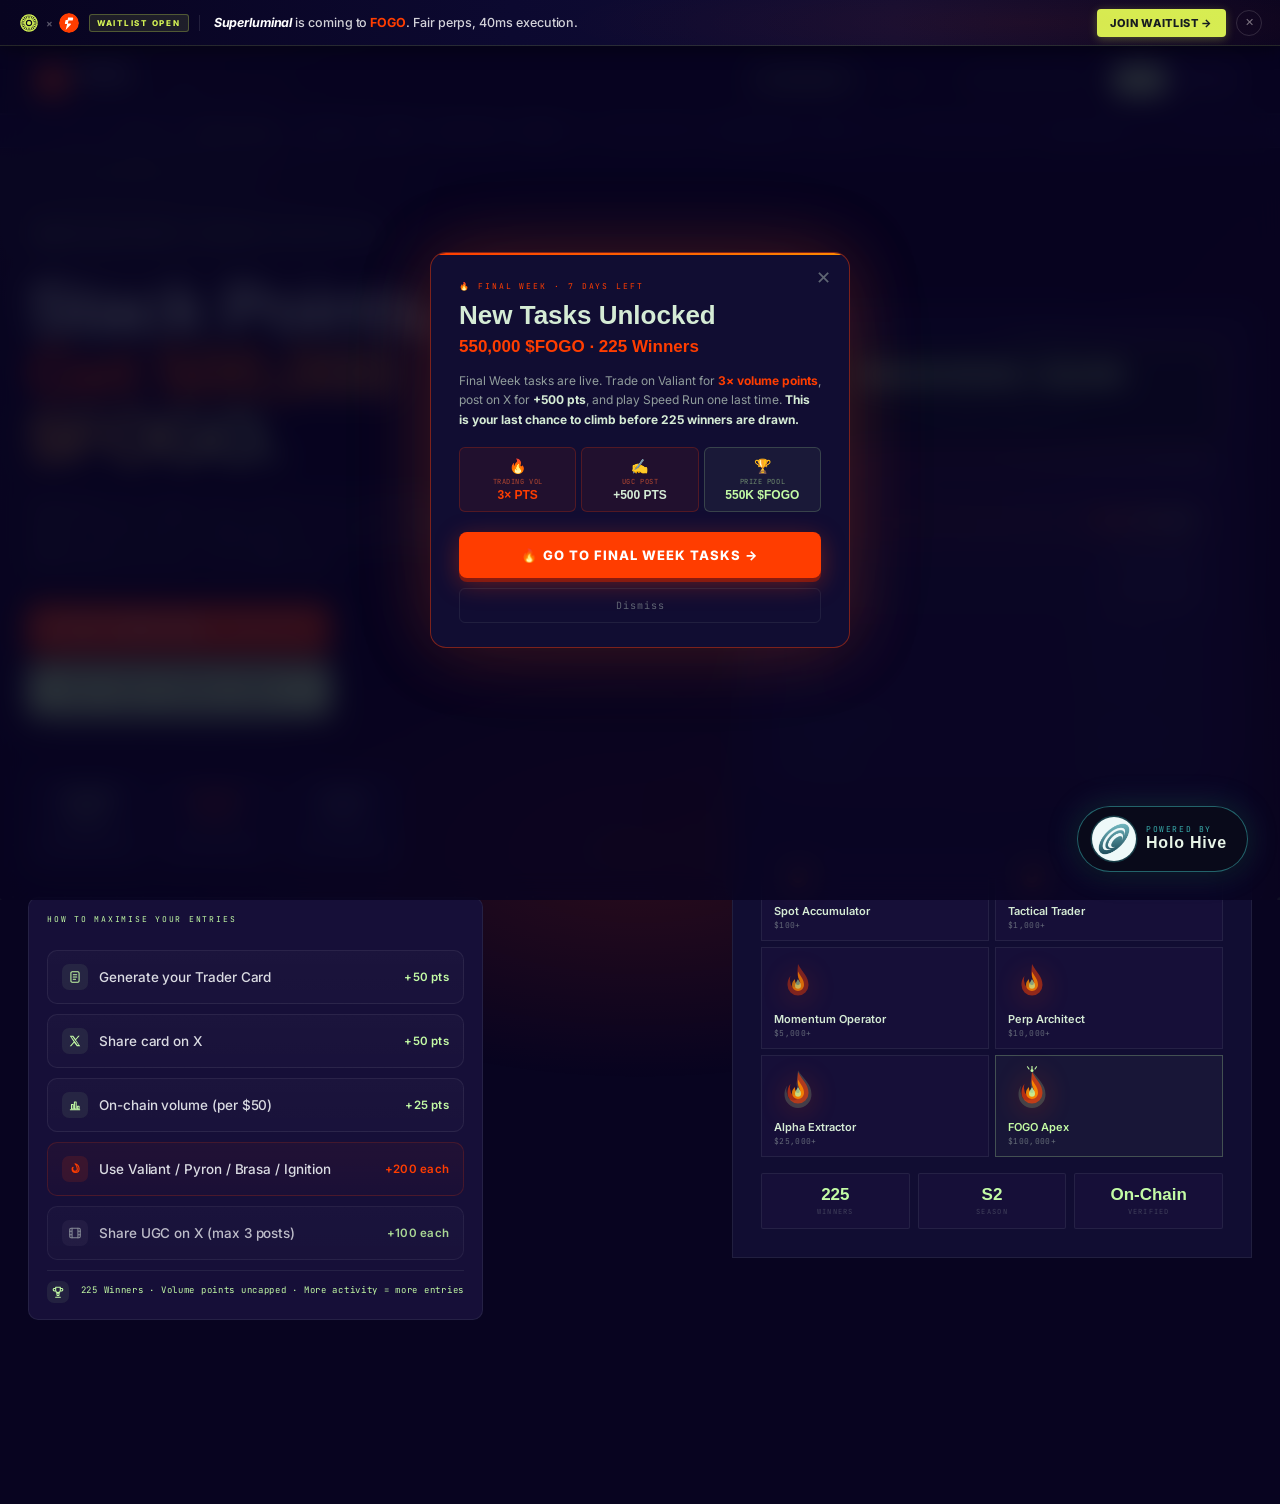
==== index.html @ 56835fb7 "Update index.html" ====
<!DOCTYPE html>
<html lang="en">
<head>
<meta charset="UTF-8">
<meta name="viewport" content="width=device-width, initial-scale=1.0">
<title>FOGO | Trader Card</title>
<!-- Vercel Web Analytics -->
<script defer src="/_vercel/insights/script.js"></script>
<!-- Preconnect to esm.sh so wallet modal imports don't stall on cold DNS/TLS -->
<link rel="preconnect" href="https://esm.sh" crossorigin>
<link rel="dns-prefetch" href="https://esm.sh">
<!-- Preconnect to WalletConnect explorer API — pre-warms DNS/TLS so the
     wallet list fetch (triggered by AppKit internally) is fast on first load -->
<link rel="preconnect" href="https://explorer-api.walletconnect.com" crossorigin>
<link rel="dns-prefetch" href="https://explorer-api.walletconnect.com">
<link rel="preconnect" href="https://registry.walletconnect.com" crossorigin>
<link rel="dns-prefetch" href="https://registry.walletconnect.com">
<!-- Vercel Speed Insights -->
<script defer src="/_vercel/speed-insights/script.js"></script>
<!-- ══ KOREAN TRANSLATION — EARLIEST POSSIBLE SCRIPT ══════════════
     Runs before any other JS. Retries at 250ms, 600ms, 1200ms, 2000ms
     to beat any delayed overwrites from fogo-enhance.js.
═══════════════════════════════════════════════════════════════════ -->
<script>
(function(){
  if (location.search.indexOf('lang=ko') === -1) return;
  document.documentElement.lang = 'ko';

  var KO = {
    // Nav
    't-nav-version': '트레이더 카드 · 커뮤니티 활성화',
    't-nav-live':    '커뮤니티 활성화 진행 중',
    // Info chips
    't-chip-1': '온체인 검증됨',
    't-chip-2': 'FOGO 메인넷',
    't-chip-3': '수수료 없음 · 거래 없음',
    't-chip-4': '7가지 등급',
    // Prize bar
    't-prize-title':      '시즌 2 래플 — 커뮤니티 상금 풀',
    't-prize-sub':        '아래에서 참가',
    't-countdown-label':  '캠페인 종료',
    't-campaign-end-date':'2026년 6월 30일',
    't-tasks-weekly':     '매주 새 태스크 추가',
    // Steps
    't-step-n1': '스텝 01', 't-step-t1': '연결 & 생성',
    't-step-b1': 'SVM 지갑을 연결하세요. 온체인 활동에서 즉시 트레이더 카드가 생성됩니다.',
    't-step-n2': '스텝 02', 't-step-t2': 'X에 공유',
    't-step-b2': '캠페인 태그와 함께 X에 카드를 게시하여 래플 참가권을 얻고 +50 포인트를 적립하세요.',
    't-step-n3': '스텝 03', 't-step-t3': '포인트 쌓기',
    't-step-b3': 'FOGO dApp 사용 (+200pts), UGC 공유 (+100pts). 포인트 1개 = 래플 참가권 1장. 매주 새 태스크.',
    't-step-n4': '스텝 04', 't-step-t4': '$FOGO 획득',
    't-step-b4': '포인트 상위 15위가 리더보드 상금을 받습니다. 200명 럭키 드로우 당첨자 무작위 선정.',
    // Notice & back
    't-notice':   'FOGO 네트워크(mainnet.fogo.io)의 실시간 온체인 활동을 읽습니다. 볼륨은 Superluminal, Valiant, Brasa, Pyron, Ignition에서 집계됩니다. 모든 지갑은 카드를 생성하고 래플에 참가할 수 있습니다.',
    't-back-btn': '← 뒤로',
    // Wallet section
    't-connect-head': '지갑 연결',
    't-sol-label':    '솔라나 / FOGO 지갑',
    't-gen-btn':      '내 트레이더 카드 생성',
    // Raffle section labels
    't-raffle-eyebrow':      '래플 참가',
    't-raffle-confirm-strong':'트레이더 카드를 X에 공유하고 KOL 채널 댓글에 공유했습니다.',
    't-enter-raffle-btn':    '래플 참가하기',
    // Tasks
    't-tasks-heading': '내 태스크',
    't-tasks-sub':     '태스크를 완료하여 래플 참가권을 늘리세요. 포인트 1개 = 참가권 1장.',
    // KOL selector
    't-kol-selector-head': '누가 추천했나요?',
    't-kol-selector-sub':  '이 캠페인을 공유한 KOL을 선택하세요.',
    't-kol-continue-btn':  '계속하기 →',
    // Gate
    't-gate-eyebrow':      '500,000 $FOGO · 시즌 2 활성화',
    't-gate-headline-span':'500,000 $FOGO를 획득하세요.',
    't-gate-btn':          '트레이더 카드 받기 →',
    // Speed Run modal
    'sr-modal-eyebrow':  '🔥 지금 라이브 · 시즌 2',
    'sr-modal-title':    'Fogo 스피드 런',
    'sr-modal-subtitle': '50,000 $FOGO 상금',
    'sr-modal-play-btn': '▶ 지금 스피드 런 플레이',
    'sr-modal-card-btn': '트레이더 카드 받기 →',
    // Dual CTA row
    'dual-cta-play-title': '스피드 런 플레이',
    'dual-cta-play-sub':   '50,000 $FOGO 상금',
    'dual-cta-card-title': '카드 받기',
    'dual-cta-card-sub':   '500K $FOGO 풀',
    // Leaderboard nav button
    't-nav-leaderboard': '리더보드',
    // Leaderboard page
    't-lb-eyebrow':  'FOGO 커뮤니티 활성화',
    't-lb-heading':  '리더보드',
    't-lb-sub':      '총 캠페인 포인트 기준 순위',
    't-lb-refresh':  '↻ 새로고침',
    't-lb-back':     '← 뒤로',
    // Leaderboard prizes panel
    't-lb-prizes-head':    '리더보드 상금',
    't-lb-lucky-draw':     '200× 럭키 드로우',
    't-lb-top-ugc':        '10× 상위 UGC',
    't-prize-lbl-lb':      '리더보드',
    't-prize-lbl-draw':    '럭키 드로우',
    't-prize-lbl-ugc':     '상위 UGC',
    // Eco stats
    't-stat-protocols': '당첨자',
    't-stat-season':    '시즌',
    't-stat-verified':  '온체인 검증',
    't-gate-divider':   '트레이더 등급',
    // Tier names
    't-tier-1': '현물 누적자', 't-tier-2': '전술적 트레이더',
    't-tier-3': '모멘텀 오퍼레이터', 't-tier-4': '퍼프 아키텍트',
    't-tier-5': '알파 추출자', 't-tier-6': 'FOGO 에이펙스',
    // Rescan
    'rescan-btn-label': '↻ 지갑 재스캔',
  };

  function applyKo() {
    Object.keys(KO).forEach(function(id) {
      var el = document.getElementById(id);
      if (el) el.textContent = KO[id];
    });
    // Reown connect button
    var cb = document.getElementById('reown-connect-btn');
    if (cb) { var sp = cb.querySelector('span:last-child'); if (sp) sp.textContent = '지갑 연결하기'; }
    // Leaderboard table headers (dynamic — patched on each applyKo call)
    document.querySelectorAll('.leaderboard-table th').forEach(function(th) {
      var map = {'Rank':'순위','Wallet':'지갑','Handle':'핸들','Points':'포인트','Tier':'등급','Volume':'볼륨','KOL':'KOL'};
      if (map[th.textContent.trim()]) th.textContent = map[th.textContent.trim()];
    });
    // Leaderboard empty/loading text
    document.querySelectorAll('#leaderboard-content .empty-state, #leaderboard-content div').forEach(function(el){
      if (el.textContent.trim() === 'No entries yet. Be the first!') el.textContent = '아직 참가자가 없습니다. 첫 번째가 되세요!';
      if (el.textContent.trim() === 'Loading leaderboard...') el.textContent = '리더보드 로딩 중...';
    });
    // Rescan btn
    var rb = document.getElementById('rescan-btn');
    if (rb && !rb.disabled) rb.innerHTML = '<span style="font-size:11px;margin-right:6px;">↻</span> 지갑 재스캔';
    // Supported wallets note
    var sw = document.querySelector('.reown-supported');
    if (sw) sw.textContent = 'Nightly (추천) · Phantom · Solflare · Backpack · WalletConnect · 300+ 지갑';
    // No wallet link
    var nw = document.getElementById('t-no-wallet');
    if (nw) nw.innerHTML = '지갑이 없으신가요? <a href="https://www.nightly.app/" target="_blank" style="color:var(--lime);">Nightly</a>, <a href="https://phantom.app" target="_blank">Phantom</a>, <a href="https://solflare.com" target="_blank">Solflare</a>, 또는 <a href="https://backpack.app" target="_blank">Backpack</a> — 모두 무료.';
    // Speed Run header button — live
    var srBtn = document.getElementById('speed-run-header-btn');
    if (srBtn) srBtn.textContent = '▶ 스피드 런 플레이';
    // Point all Speed Run links to Korean version of play
    var srLinks = ['speed-run-header-btn','gate-speedrun-btn','wallet-speedrun-btn','sr-modal-play-btn','dual-cta-play-link'];
    srLinks.forEach(function(id) {
      var el = document.getElementById(id);
      if (el && el.tagName === 'A') el.href = '/play?lang=ko';
    });
    // Speed Run modal prize tiles
    var mTapsLbl  = document.getElementById('modal-tile-taps-lbl');  if (mTapsLbl)  mTapsLbl.textContent  = '내 탭';
    var mTapsVal  = document.getElementById('modal-tile-taps-val');  if (mTapsVal)  mTapsVal.textContent  = '= 참가권';
    var mPrizeLbl = document.getElementById('modal-tile-prize-lbl'); if (mPrizeLbl) mPrizeLbl.textContent = '상금 풀';
    // Speed Run modal description (contains <strong>)
    var srDesc = document.getElementById('sr-modal-desc');
    if (srDesc) srDesc.innerHTML = '10초 동안 최대한 빠르게 탭하세요. 탭할수록 래플 참가권이 늘어납니다. <strong style="color:var(--text);">더 많이 탭할수록 당첨 확률이 높아집니다.</strong> 시즌 종료 시 랜덤 추첨. 지갑을 연결하고 지금 플레이하세요.';
    // Gate view Play Speed Run button (contains inner <span>)
    var gateBtn = document.getElementById('gate-speedrun-btn');
    if (gateBtn) gateBtn.innerHTML = '▶ 스피드 런 플레이 &nbsp;<span style="font-family:\'JetBrains Mono\',monospace;font-size:9px;font-weight:400;color:rgba(255,255,255,0.75);letter-spacing:0.10em;">50K $FOGO 상금</span>';
    // Wallet section Play Speed Run button (contains inner <span>)
    var walletBtn = document.getElementById('wallet-speedrun-btn');
    if (walletBtn) walletBtn.innerHTML = '▶ 스피드 런 플레이 &nbsp;<span style="font-family:\'JetBrains Mono\',monospace;font-size:9px;font-weight:400;color:rgba(255,255,255,0.75);letter-spacing:0.10em;">50K $FOGO</span>';
  }

  // Run at 4 different moments to beat all overwrites
  if (document.readyState === 'loading') {
    document.addEventListener('DOMContentLoaded', applyKo);
  } else {
    applyKo();
  }
  [300, 700, 1300, 2100].forEach(function(ms){ setTimeout(applyKo, ms); });
  window._applyKo = applyKo;
})();
</script>
<link rel="icon" href="data:image/svg+xml,%3Csvg xmlns='http://www.w3.org/2000/svg' viewBox='0 0 1024 1024'%3E%3Cpath fill='%23ff3d00' d='M512 0A512 512 0 0 0 0 512a512 512 0 0 0 512 512 512 512 0 0 0 512-512A512 512 0 0 0 512 0Z'/%3E%3Cpath fill='%23fff' d='M692.844 236.366H469.997l-31.935 128.058h-96.23l-40.464 162.444a34.12 34.12 0 0 0 33 42.41h81.463L339.407 876.12l259.74-274.8c20.552-21.752 5.198-57.632-24.657-57.632H450.27l38.253-153.674h209.6l27.669-111.21a34.12 34.12 0 0 0-32.974-42.438z'/%3E%3C%2Fsvg%3E">
<link href="https://api.fontshare.com/v2/css?f[]=clash-display@400,500,600,700&display=swap" rel="stylesheet">
<link href="https://fonts.googleapis.com/css2?family=Inter:wght@300;400;500;600;700;800&family=JetBrains+Mono:wght@300;400;500;600&display=swap" rel="stylesheet">
<script src="https://cdn.jsdelivr.net/npm/@supabase/supabase-js@2/dist/umd/supabase.min.js"></script>
<script>
/* ================================================================
   PARTICLE SYSTEM (fixed — was accidentally inside a src= script tag)
================================================================ */
function initParticles() {
  const canvas = document.getElementById('particle-canvas');
  if (!canvas) return;
  const ctx = canvas.getContext('2d');
  let W, H;
  const PARTICLE_COUNT = 50;
  const particles = [];
  function resize() { W = canvas.width = window.innerWidth; H = canvas.height = window.innerHeight; }
  resize();
  window.addEventListener('resize', resize);
  class Particle {
    constructor(fire) { this.fire = fire; this.reset(); }
    reset() {
      if (this.fire) {
        this.x = Math.random()*W; this.y = H+Math.random()*60;
        this.vx = (Math.random()-0.5)*0.4; this.vy = -(0.4+Math.random()*0.9);
        this.life = 0; this.maxLife = 80+Math.random()*80; this.r = 2+Math.random()*3;
        this.color = `hsl(${10+Math.random()*30},100%,55%)`;
      } else {
        this.x = Math.random()*W; this.y = Math.random()*H;
        this.vx = (Math.random()-0.5)*0.18; this.vy = (Math.random()-0.5)*0.18;
        this.life = Math.random()*200; this.maxLife = 200+Math.random()*200; this.r = 1+Math.random()*2;
        const g = Math.floor(200+Math.random()*55);
        this.color = `rgb(${Math.floor(g*0.75)},${g},${Math.floor(g*0.65)})`;
      }
    }
    update() {
      this.x += this.vx; this.y += this.vy; this.life++;
      if (this.fire) { this.vx += (Math.random()-0.5)*0.06; if (this.life>this.maxLife||this.y<H*0.6) this.reset(); }
      else { if(this.x<0)this.x=W; if(this.x>W)this.x=0; if(this.y<0)this.y=H; if(this.y>H)this.y=0; }
    }
    draw() {
      const alpha = this.fire ? Math.min(1,(this.life/20))*(1-this.life/this.maxLife)*0.65 : (0.15+0.15*Math.sin(this.life*0.04));
      ctx.beginPath(); ctx.arc(this.x,this.y,this.r,0,Math.PI*2);
      ctx.fillStyle = this.color; ctx.globalAlpha = alpha; ctx.fill();
    }
  }
  for (let i=0;i<PARTICLE_COUNT;i++) particles.push(new Particle(i<18));
  function loop() { ctx.clearRect(0,0,W,H); ctx.globalAlpha=1; particles.forEach(p=>{p.update();p.draw();}); requestAnimationFrame(loop); }
  loop();
}
</script>
<script src="https://cdnjs.cloudflare.com/ajax/libs/dom-to-image-more/3.4.1/dom-to-image-more.min.js"></script>
<style>
/* ================================================================
   FOGO DESIGN SYSTEM
   bg:#080420  fire:#FF3D00  lime:#C3FBA5  text:#D5EBD5
   font: Clash Display (heads) / Inter (body) / JetBrains Mono (code)
================================================================ */
:root {
  --bg:        #080420;
  --bg2:       #0C0930;
  --panel:     #110D32;
  --panel2:    #160F38;
  --panel3:    #1C1540;
  --border:    rgba(213,235,213,0.08);
  --border-hi: rgba(213,235,213,0.18);
  --fire:      #FF3D00;
  --ember:     #FF6B00;
  --orange:    #FF8C00;
  --lime:      #C3FBA5;
  --lime-dim:  rgba(195,251,165,0.12);
  --lime-glow: rgba(195,251,165,0.22);
  --text:      #D5EBD5;
  --sub:       rgba(213,235,213,0.65);
  --dim:       rgba(213,235,213,0.40);
  --dimmer:    rgba(213,235,213,0.22);
  --red:       #FF4D4D;
  --green:     #4ADE80;
}
*{margin:0;padding:0;box-sizing:border-box;}
html{scroll-behavior:smooth;}
body{
  background:var(--bg);
  min-height:100vh;
  font-family:'Inter',sans-serif;
  color:var(--text);
  overflow-x:hidden;
  position:relative;
}
/* Global dot grid */
body::before{
  content:'';position:fixed;inset:0;
  background-image:radial-gradient(circle,rgba(213,235,213,0.04) 1px,transparent 1px);
  background-size:26px 26px;pointer-events:none;z-index:0;
}
/* Hero fire glow */
.fire-bg{
  position:fixed;bottom:-200px;left:50%;transform:translateX(-50%);
  width:1000px;height:500px;
  background:radial-gradient(ellipse,rgba(255,61,0,0.14) 0%,transparent 65%);
  pointer-events:none;z-index:0;
}
/* BG mesh overlays (from PFP Generator) */
.bg-layer{position:fixed;inset:0;pointer-events:none;z-index:0;}
.bg-mesh-fire{background:radial-gradient(ellipse 55% 60% at 80% 90%,rgba(255,61,0,0.14) 0%,transparent 55%);}
.bg-mesh-lime{background:radial-gradient(ellipse 50% 55% at 10% 15%,rgba(195,251,165,0.09) 0%,transparent 55%);}

/* ================================================================
   NAV BAR
================================================================ */
.nav{position:sticky;top:0;z-index:50;background:rgba(8,4,32,0.72);backdrop-filter:blur(18px) saturate(140%);-webkit-backdrop-filter:blur(18px) saturate(140%);border-bottom:1px solid var(--border);}
.nav-inner{max-width:1800px;margin:0 auto;padding:14px 36px;display:flex;align-items:center;justify-content:space-between;gap:20px;}
.nav-brand{display:flex;align-items:center;gap:8px;text-decoration:none;cursor:pointer;background:none;border:none;padding:0;width:auto;}
.nav-brand-mark{width:32px;height:32px;border-radius:50%;background:var(--fire);display:flex;align-items:center;justify-content:center;box-shadow:0 4px 18px rgba(255,61,0,0.30);flex-shrink:0;}
.nav-brand-mark svg{width:18px;height:18px;}
.nav-brand-text{display:flex;flex-direction:column;gap:1px;width:auto;}
.nav-brand-wordmark{font-family:'Clash Display',sans-serif;font-size:18px;font-weight:700;letter-spacing:0.04em;color:var(--text);white-space:nowrap;}
.nav-brand-version{font-family:'JetBrains Mono',monospace;font-size:8px;color:var(--dim);letter-spacing:0.14em;text-transform:uppercase;white-space:nowrap;}
.nav-right{display:flex;align-items:center;gap:12px;}
.live-status{display:flex;align-items:center;gap:8px;font-family:'JetBrains Mono',monospace;font-size:9px;letter-spacing:0.22em;text-transform:uppercase;color:var(--dim);padding:6px 12px;border:1px solid var(--border);border-radius:6px;background:rgba(195,251,165,0.04);}
.live-dot{width:6px;height:6px;border-radius:50%;background:var(--lime);box-shadow:0 0 8px var(--lime);animation:pulse-live 2s ease-in-out infinite;}
@keyframes pulse-live{0%,100%{transform:scale(1);opacity:1;}50%{transform:scale(1.4);opacity:0.5;}}
@keyframes gate-rank1-glow{0%,100%{box-shadow:0 0 20px rgba(255,61,0,0.12);}50%{box-shadow:0 0 32px rgba(255,61,0,0.28),0 0 60px rgba(195,251,165,0.08);}}
@keyframes gate-lb-scan{0%{transform:translateX(-100%);}60%,100%{transform:translateX(100%);}}
@media(max-width:760px){.live-status{display:none;}}
@media(max-width:560px){.nav-inner{padding:12px 16px;}.nav-brand-version{display:none;}}

/* ================================================================
   TICKER BAR
================================================================ */
.ticker-wrap{width:100%;overflow:hidden;background:rgba(12,9,48,0.85);border-bottom:1px solid var(--border);border-top:1px solid var(--border);position:relative;z-index:40;height:34px;display:flex;align-items:center;}
.ticker-wrap::before,.ticker-wrap::after{content:'';position:absolute;top:0;width:80px;height:100%;z-index:2;pointer-events:none;}
.ticker-wrap::before{left:0;background:linear-gradient(90deg,rgba(12,9,48,1),transparent);}
.ticker-wrap::after{right:0;background:linear-gradient(270deg,rgba(12,9,48,1),transparent);}
.ticker-track{display:flex;align-items:center;gap:0;white-space:nowrap;animation:ticker-scroll 28s linear infinite;}
.ticker-track:hover{animation-play-state:paused;}
.ticker-item{display:inline-flex;align-items:center;gap:9px;padding:0 28px;}
.ticker-label{font-family:'JetBrains Mono',monospace;font-size:9px;font-weight:700;letter-spacing:0.22em;text-transform:uppercase;color:var(--dimmer);}
.ticker-name{font-family:'JetBrains Mono',monospace;font-size:10px;font-weight:600;letter-spacing:0.16em;text-transform:uppercase;color:var(--sub);text-decoration:none;transition:color 0.15s;}
.ticker-name:hover{color:var(--lime);}
.ticker-name.hl{color:rgba(195,251,165,0.55);}
.ticker-name.hl:hover{color:var(--lime);}
.ticker-dot{width:3px;height:3px;border-radius:50%;background:var(--border-hi);flex-shrink:0;}
.ticker-pipe{width:1px;height:14px;background:var(--border);flex-shrink:0;margin:0 4px;}
@keyframes ticker-scroll{0%{transform:translateX(0);}100%{transform:translateX(-50%);}}

/* ================================================================
   STEPS BAR
================================================================ */
/* Steps bar — 2×2 inside left column, full-width on mobile */
.steps-bar{display:grid;grid-template-columns:repeat(2,1fr);gap:12px;margin-bottom:0;position:relative;}
.step-card{position:relative;background:var(--panel);border:1px solid var(--border);border-radius:10px;padding:18px;overflow:hidden;transition:border-color 0.2s;}
.step-card:hover{border-color:var(--border-hi);}
.step-card::before{content:'';position:absolute;top:0;left:0;right:0;height:2px;}
.step-card:nth-child(1)::before{background:var(--fire);}
.step-card:nth-child(2)::before{background:linear-gradient(90deg,var(--fire),var(--ember));}
.step-card:nth-child(3)::before{background:linear-gradient(90deg,var(--ember),var(--lime));}
.step-card:nth-child(4)::before{background:var(--lime);}
.step-num{font-family:'JetBrains Mono',monospace;font-size:9px;font-weight:700;letter-spacing:0.26em;text-transform:uppercase;color:var(--dim);margin-bottom:8px;}
.step-title{font-family:'Clash Display',sans-serif;font-size:15px;font-weight:600;color:var(--text);line-height:1.25;margin-bottom:6px;}
.step-body{font-size:12px;color:var(--sub);line-height:1.55;}
@media(max-width:960px){.steps-bar{grid-template-columns:repeat(2,1fr);}}
@media(max-width:480px){.steps-bar{grid-template-columns:1fr;}}

/* ================================================================
   PRIZE / COUNTDOWN BAR
================================================================ */
.prize-bar{display:grid;grid-template-columns:1fr 1px 1fr;align-items:stretch;gap:0;background:var(--panel);border:1px solid rgba(195,251,165,0.30);border-radius:14px;overflow:hidden;margin-bottom:20px;box-shadow:0 0 32px rgba(195,251,165,0.06);}
.prize-bar-prizes{display:flex;align-items:center;justify-content:center;gap:0;padding:0;}
.prize-pill{display:flex;align-items:center;gap:12px;padding:20px 28px;flex:1;}
.prize-pill-icon{font-size:22px;flex-shrink:0;}
.prize-pill-text{font-family:'Clash Display',sans-serif;font-size:15px;font-weight:600;color:var(--text);line-height:1.35;}
.prize-pill-text span{color:var(--lime);font-size:17px;}
.prize-pill-text .sub{font-family:'JetBrains Mono',monospace;font-size:10px;font-weight:400;color:var(--sub);letter-spacing:0.08em;text-transform:uppercase;display:block;margin-top:2px;}
.prize-bar-div{background:var(--border);width:1px;}
.countdown-box{display:flex;flex-direction:column;align-items:center;justify-content:center;padding:20px 32px;background:linear-gradient(135deg,rgba(255,90,30,0.07) 0%,rgba(255,60,10,0.03) 100%);}
.countdown-label{font-family:'JetBrains Mono',monospace;font-size:8px;letter-spacing:0.22em;text-transform:uppercase;color:var(--dim);margin-bottom:8px;}
.countdown-digits{font-family:'JetBrains Mono',monospace;font-size:28px;font-weight:700;color:var(--fire);letter-spacing:0.08em;text-shadow:0 0 20px rgba(255,90,30,0.7),0 0 40px rgba(255,90,30,0.35),0 0 6px rgba(255,90,30,0.9);}
.countdown-digits.urgent{animation:pulse-fire 0.8s ease-in-out infinite;}
@keyframes pulse-fire{0%,100%{text-shadow:0 0 20px rgba(255,90,30,0.9),0 0 40px rgba(255,90,30,0.5),0 0 6px rgba(255,90,30,1);}50%{text-shadow:0 0 8px rgba(255,90,30,0.4),0 0 16px rgba(255,90,30,0.2);}}
@media(max-width:640px){.prize-bar{grid-template-columns:1fr;grid-template-rows:auto auto auto;}.prize-bar-div{width:100%;height:1px;}.countdown-box{align-items:flex-start;padding:16px 20px;}.prize-pill{padding:16px 20px;}}
@media(max-width:480px){#dual-cta-row{grid-template-columns:1fr;}}

/* ---- VIEWS ---- */
.view{display:none;position:relative;z-index:1;}
.view.active{display:flex;flex-direction:column;}

/* ================================================================
   GATE VIEW
================================================================ */
#view-gate{
  min-height:100vh;align-items:flex-start;
  padding:0 0 80px;
}
/* Full-width container matching PFP Generator .wrap */
.gate-inner{
  width:100%;max-width:1360px;margin:0 auto;
  padding:72px 28px;
  display:grid;
  grid-template-columns:1fr 520px;
  gap:72px;
  align-items:center;
  text-align:left;
}
/* Hide old elements now covered by sticky nav */
.gate-top-bar{display:none !important;}
.gate-logo{display:none !important;}
/* Hero text column */
.gate-hero-text{display:flex;flex-direction:column;align-items:flex-start;}
.gate-eyebrow{
  display:inline-flex;align-items:center;gap:10px;
  font-family:'JetBrains Mono',monospace;
  font-size:10px;letter-spacing:0.3em;text-transform:uppercase;
  color:var(--lime);padding:7px 14px;
  border:1px solid rgba(195,251,165,0.30);border-radius:100px;
  background:rgba(195,251,165,0.05);margin-bottom:28px;
}
.gate-eyebrow::before{content:'';width:6px;height:6px;border-radius:50%;background:var(--lime);box-shadow:0 0 10px var(--lime);animation:pulse-live 2s infinite;}
.gate-headline{
  font-family:'Clash Display',sans-serif;
  font-size:clamp(44px,8vw,70px);font-weight:700;
  color:var(--text);line-height:0.92;letter-spacing:-0.03em;margin-bottom:22px;
}
.gate-headline span{
  background:linear-gradient(90deg,var(--fire),var(--ember) 40%,var(--lime) 100%);
  -webkit-background-clip:text;-webkit-text-fill-color:transparent;background-clip:text;
}
.gate-sub{
  font-size:17px;color:var(--sub);line-height:1.65;max-width:540px;font-weight:300;
  margin-bottom:0;
}
@media(max-width:960px){.gate-inner{grid-template-columns:1fr;gap:40px;padding:48px 20px;}}
@media(max-width:560px){.gate-inner{padding:32px 16px;}}
.gate-card{
  width:100%;background:var(--panel);
  border:1px solid var(--border);
  padding:28px;
}
.gate-form-label{
  font-family:'JetBrains Mono',monospace;
  font-size:8px;letter-spacing:0.24em;text-transform:uppercase;
  color:var(--dim);display:block;margin-bottom:8px;
  text-align:left;
}
.gate-input{
  width:100%;background:var(--bg2);
  border:1px solid var(--border);
  color:var(--text);font-family:'JetBrains Mono',monospace;
  font-size:13px;padding:13px 14px;outline:none;
  transition:border-color 0.15s;letter-spacing:0.06em;
  margin-bottom:14px;
  border-radius:2px;
}
.gate-input:focus{border-color:rgba(195,251,165,0.35);box-shadow:0 0 0 1px rgba(195,251,165,0.08);}
.gate-input::placeholder{color:var(--dimmer);font-size:11px;}
.btn-primary{
  width:100%;background:var(--lime);border:none;
  color:#070520;font-family:'Inter',sans-serif;
  font-size:11px;font-weight:800;letter-spacing:0.18em;
  text-transform:uppercase;padding:15px;cursor:pointer;
  transition:all 0.15s;border-radius:4px;position:relative;overflow:hidden;
}
.btn-primary:hover:not(:disabled){background:#D4FDB8;box-shadow:0 4px 28px var(--lime-glow);}
.btn-primary:disabled{opacity:0.35;cursor:not-allowed;}
.btn-sheen{
  position:absolute;top:0;left:-100%;width:50%;height:100%;
  background:linear-gradient(90deg,transparent,rgba(255,255,255,0.22),transparent);
  animation:sheen 3s infinite;
}
@keyframes sheen{0%{left:-100%}100%{left:220%}}
.gate-divider{
  display:flex;align-items:center;gap:12px;margin:20px 0;
}
.gate-divider::before,.gate-divider::after{
  content:'';flex:1;height:1px;background:var(--border);
}
.gate-divider-txt{
  font-family:'JetBrains Mono',monospace;font-size:8px;
  letter-spacing:0.2em;text-transform:uppercase;color:var(--dimmer);
}
.gate-tiers{
  width:100%;display:grid;grid-template-columns:1fr 1fr;gap:6px;
  margin-top:20px;
}
.gate-tier{
  background:var(--panel2);border:1px solid var(--border);
  padding:10px 12px;text-align:left;
}
.gate-tier-icon{font-size:16px;display:block;margin-bottom:4px;}
.gate-tier-name{font-size:11px;font-weight:600;color:var(--text);line-height:1;}
.gate-tier-range{
  font-family:'JetBrains Mono',monospace;font-size:8px;
  color:var(--dim);margin-top:3px;letter-spacing:0.04em;
}
/* Prize value conversion box — 4-side spinning border */
@keyframes spin-pvb-border { to { transform: rotate(360deg); } }

.pvb-wrap{
  position:relative;padding:2px;border-radius:12px;
  overflow:hidden;margin-bottom:16px;
}
.pvb-wrap::before{
  content:'';position:absolute;inset:-120%;
  background:conic-gradient(
    from 0deg,
    transparent 0%,
    rgba(195,251,165,0.9) 12%,
    rgba(255,90,30,0.7) 24%,
    transparent 36%
  );
  animation:spin-pvb-border 2.8s linear infinite;
}
/* Language-driven visibility — css reads html[lang] set by early script */
.pvb-ko { display:none; }
html[lang="ko"] .pvb-ko { display:inline; }
html[lang="ko"] .pvb-en { display:none; }

.prize-value-box{
  position:relative;
  background:#0d1420; /* must be fully opaque — blocks the spinning gradient from showing inside */
  border-radius:10px;padding:18px 24px;text-align:center;
}
.pvb-value{
  color:var(--lime);
  text-shadow:0 0 12px rgba(195,251,165,0.9),0 0 28px rgba(195,251,165,0.6),0 0 55px rgba(195,251,165,0.3);
}
.pvb-main{
  font-family:'Clash Display',sans-serif;font-size:22px;font-weight:700;
  color:var(--lime);letter-spacing:-0.01em;line-height:1.2;
  text-shadow:0 0 12px rgba(195,251,165,0.9),0 0 28px rgba(195,251,165,0.6),0 0 55px rgba(195,251,165,0.3);
}
.pvb-sub{
  font-family:'JetBrains Mono',monospace;font-size:11px;letter-spacing:0.14em;
  text-transform:uppercase;color:var(--dim);margin-top:5px;
}
.pvb-updated{
  font-family:'JetBrains Mono',monospace;font-size:9px;color:rgba(195,251,165,0.3);
  margin-top:6px;letter-spacing:0.06em;
}
@media(max-width:640px){.pvb-main{font-size:17px;}}

.gate-tier.apex{border-color:rgba(195,251,165,0.25);background:rgba(195,251,165,0.04);}
.gate-tier.apex .gate-tier-name{color:var(--lime);}
.gate-tier{position:relative;cursor:default;}
/* CSS-only tooltip — reads lang from html element, no JS needed */
.gate-tier[data-tooltip-en]:hover::after{
  content:attr(data-tooltip-en);
  position:absolute;bottom:calc(100% + 8px);left:50%;transform:translateX(-50%);
  background:#1a1f2e;border:1px solid rgba(195,251,165,0.2);color:var(--sub);
  font-family:'Inter',sans-serif;font-size:10px;line-height:1.5;
  padding:8px 12px;border-radius:6px;white-space:normal;width:210px;
  text-align:center;pointer-events:none;z-index:50;
  box-shadow:0 4px 16px rgba(0,0,0,0.4);
}
html[lang="ko"] .gate-tier[data-tooltip-ko]:hover::after{
  content:attr(data-tooltip-ko);
}
.gate-tier[data-tooltip-en]:hover::before{
  content:'';position:absolute;bottom:calc(100% + 2px);left:50%;transform:translateX(-50%);
  border:6px solid transparent;border-top-color:#1a1f2e;pointer-events:none;z-index:50;
}

.err-box{
  display:none;width:100%;
  border:1px solid rgba(255,77,77,0.3);background:rgba(255,77,77,0.06);
  padding:10px 14px;margin-bottom:14px;
  font-family:'JetBrains Mono',monospace;font-size:10px;
  color:#FF8080;letter-spacing:0.04em;
  border-radius:2px;text-align:left;
}
.err-box.on{display:block;}

/* ================================================================
   APP VIEW (WALLET FORM)
================================================================ */
#view-app{
  min-height:100vh;align-items:flex-start;padding:48px 0 80px;
}
.app-inner{width:100%;max-width:1360px;margin:0 auto;padding:0 28px;}

/* Sticky nav replaces the old per-view header — hide it */
.site-header{display:none;}

/* 2-column layout: steps/info left, wallet form right */
.app-main-grid{
  display:grid;
  grid-template-columns:1fr 480px;
  gap:28px;
  align-items:flex-start;
  margin-top:24px;
}
.app-left{}
.app-right{
  background:var(--panel);
  border:1px solid var(--border);
  border-radius:14px;
  padding:24px;
  position:sticky;
  top:92px;
  /* Lime top accent line like PFP Generator gen-panel */
  position:sticky;
}
.app-right::before{
  content:'';position:absolute;top:0;left:0;right:0;height:1px;
  background:linear-gradient(90deg,transparent,rgba(195,251,165,0.35),transparent);
  border-radius:14px 14px 0 0;
}
/* Remove old narrow wrapper — replaced by app-main-grid */
.wallet-section{max-width:none;margin:0;}
@media(max-width:960px){.app-main-grid{grid-template-columns:1fr;}
  .app-right{position:relative;top:0;}
}
.hdr-logo{display:flex;align-items:center;gap:8px;}
.hdr-logo-mark{font-size:20px;}
.hdr-logo-text{
  font-family:'Clash Display',sans-serif;
  font-size:18px;font-weight:700;color:var(--text);letter-spacing:0.06em;
}
.hdr-kol{
  font-family:'JetBrains Mono',monospace;font-size:8px;
  letter-spacing:0.16em;text-transform:uppercase;
  color:var(--lime);background:rgba(195,251,165,0.08);
  border:1px solid rgba(195,251,165,0.2);padding:4px 10px;
  border-radius:2px;
}

.section-card{
  background:var(--panel);border:1px solid var(--border);
  padding:22px;margin-bottom:14px;border-radius:2px;
}
/* Inside app-right panel the section-card has no extra border */
.app-right .section-card{background:transparent;border:none;padding:0;margin-bottom:0;}
.section-head{
  font-family:'JetBrains Mono',monospace;font-size:8px;
  letter-spacing:0.24em;text-transform:uppercase;color:var(--dim);
  padding-bottom:14px;border-bottom:1px solid var(--border);
  margin-bottom:18px;
}
.field{display:flex;flex-direction:column;gap:5px;margin-bottom:12px;}
.field:last-of-type{margin-bottom:0;}
.field-label{
  display:flex;align-items:center;gap:5px;
  font-family:'JetBrains Mono',monospace;
  font-size:8px;font-weight:500;letter-spacing:0.2em;text-transform:uppercase;color:var(--dim);
}
.dot{width:5px;height:5px;border-radius:50%;flex-shrink:0;}
.dot-sol{background:#9945FF;}
.dot-x{background:var(--lime);}
.dot-tg{background:#2AABEE;}
.platform-toggle{display:flex;gap:3px;margin-bottom:8px;}
.platform-btn{
  font-family:'JetBrains Mono',monospace;font-size:10px;font-weight:700;
  letter-spacing:0.07em;padding:5px 14px;border:1px solid var(--border);
  background:transparent;color:var(--dimmer);cursor:pointer;
  border-radius:4px;transition:all 0.15s;
}
.platform-btn.active{background:var(--lime);color:#070520;border-color:var(--lime);}
.platform-btn.active.tg{background:#2AABEE;border-color:#2AABEE;color:#fff;}
.platform-btn:hover:not(.active){color:var(--text);}
.field-input{
  background:var(--panel2);border:1px solid var(--border);
  color:var(--text);font-family:'JetBrains Mono',monospace;
  font-size:11px;padding:11px 12px;outline:none;
  transition:border-color 0.15s;letter-spacing:0.02em;width:100%;
  border-radius:2px;
}
.field-input:focus{border-color:rgba(195,251,165,0.3);box-shadow:0 0 0 1px rgba(195,251,165,0.07);}
.field-input::placeholder{color:var(--dimmer);font-size:10px;}
.hint-box{
  font-size:10px;color:var(--dim);
  background:rgba(255,255,255,0.02);
  border-left:2px solid rgba(195,251,165,0.3);
  padding:9px 11px;margin-bottom:14px;line-height:1.6;border-radius:0 2px 2px 0;
}
.notice{
  font-family:'JetBrains Mono',monospace;font-size:9px;
  color:rgba(213,235,213,0.58);line-height:1.7;letter-spacing:0.04em;
  border:1px solid rgba(213,235,213,0.12);padding:10px 13px;margin-bottom:16px;
  background:rgba(255,255,255,0.02);border-radius:2px;
}

/* ================================================================
   LOADING
================================================================ */
.loading{display:none;text-align:center;padding:52px 20px;}
.loading.on{display:block;}
.spinner{
  width:36px;height:36px;
  border:1px solid rgba(195,251,165,0.12);border-top-color:var(--lime);
  border-radius:50%;animation:spin 0.7s linear infinite;
  margin:0 auto 14px;
}
@keyframes spin{to{transform:rotate(360deg)}}
.load-txt{font-family:'JetBrains Mono',monospace;font-size:11px;color:var(--dim);letter-spacing:0.14em;}
.load-step{font-family:'JetBrains Mono',monospace;font-size:9px;color:var(--lime);margin-top:8px;min-height:16px;letter-spacing:0.1em;}

/* ================================================================
   CARD WRAP + THE CARD
================================================================ */
.card-wrap{display:none;}
.card-wrap.on{display:flex;justify-content:center;animation:cardIn 0.55s cubic-bezier(0.16,1,0.3,1) forwards;}
@keyframes cardIn{from{opacity:0;transform:translateY(32px)}to{opacity:1;transform:none}}

/* Locked state (below minimum volume) */
.card-locked{
  background:var(--panel);border:1px solid rgba(255,77,77,0.25);
  padding:32px 24px;text-align:center;margin-bottom:12px;
  border-radius:2px;
}
.locked-icon{font-size:36px;margin-bottom:12px;}
.locked-title{
  font-family:'Clash Display',sans-serif;font-size:22px;font-weight:700;
  color:var(--text);margin-bottom:8px;
}
.locked-sub{font-size:12px;color:var(--dim);line-height:1.6;margin-bottom:20px;}
.locked-vol{
  display:inline-block;
  font-family:'JetBrains Mono',monospace;font-size:11px;
  color:#FF8080;background:rgba(255,77,77,0.08);
  border:1px solid rgba(255,77,77,0.2);padding:4px 12px;margin-bottom:20px;
  border-radius:2px;
}
.ecosystem-links{
  display:grid;grid-template-columns:1fr 1fr 1fr;gap:6px;margin-bottom:0;
}
.eco-link{
  background:var(--panel2);border:1px solid var(--border);
  padding:10px 8px;text-align:center;text-decoration:none;
  transition:all 0.15s;border-radius:2px;
}
.eco-link:hover{border-color:var(--border-hi);background:var(--panel3);}
.eco-link-name{font-size:11px;font-weight:600;color:var(--text);display:block;}
.eco-link-type{font-family:'JetBrains Mono',monospace;font-size:7px;color:var(--dim);margin-top:2px;letter-spacing:0.1em;text-transform:uppercase;}

/* THE CARD — 9:16 portrait */
.trader-card{
  position:relative;overflow:hidden;
  background:var(--panel);
  width:360px;
  aspect-ratio:9/16;
  border:1px solid rgba(213,235,213,0.15);
  box-shadow:0 0 0 1px rgba(255,255,255,0.03),0 0 60px rgba(255,61,0,0.18),0 32px 90px rgba(0,0,0,0.85),inset 0 1px 0 rgba(255,255,255,0.04);
  border-radius:10px;
  flex-shrink:0;
}
.card-glow{
  position:absolute;bottom:-80px;left:50%;transform:translateX(-50%);
  width:130%;height:240px;
  background:radial-gradient(ellipse,rgba(255,61,0,0.2) 0%,transparent 65%);
  pointer-events:none;z-index:0;
}
.card-dots{
  position:absolute;inset:0;
  background-image:radial-gradient(circle,rgba(213,235,213,0.035) 1px,transparent 1px);
  background-size:20px 20px;pointer-events:none;z-index:1;
}
.card-topbar{
  height:2px;
  background:linear-gradient(90deg,transparent,var(--fire) 20%,var(--ember) 50%,var(--lime) 80%,transparent);
  position:relative;z-index:5;
}
.card-topbar::after{
  content:'';position:absolute;inset:0;background:inherit;filter:blur(6px);opacity:0.6;
}
.c-z{position:relative;z-index:4;}

/* Card header */
.card-logos{
  display:flex;align-items:center;justify-content:space-between;
  padding:14px 18px 0;
}
.c-logo{display:flex;align-items:center;gap:6px;opacity:0.9;}
.c-logo-mark{font-size:16px;}
.c-logo-txt{font-family:'Clash Display',sans-serif;font-size:14px;font-weight:700;color:var(--text);letter-spacing:0.06em;}
.c-series{font-family:'JetBrains Mono',monospace;font-size:8px;color:var(--dim);letter-spacing:0.2em;text-transform:uppercase;}

/* Identity */
.card-identity{
  padding:12px 18px 14px;
  display:flex;align-items:flex-start;justify-content:space-between;gap:12px;
}
.card-handle{
  font-family:'Clash Display',sans-serif;
  font-size:clamp(24px,5vw,34px);font-weight:700;
  color:var(--text);letter-spacing:-0.02em;line-height:1;
  word-break:break-all;
}
.vol-block{
  flex-shrink:0;border:1px solid rgba(195,251,165,0.25);
  background:rgba(195,251,165,0.06);padding:8px 12px;text-align:center;
  border-radius:2px;
}
.vol-num{
  font-family:'JetBrains Mono',monospace;font-size:22px;font-weight:600;
  color:var(--lime);line-height:1;text-shadow:0 0 20px var(--lime-glow);
  white-space:nowrap;
}
.vol-lbl{font-family:'JetBrains Mono',monospace;font-size:7px;letter-spacing:0.2em;text-transform:uppercase;color:var(--dim);margin-top:3px;}

.card-hr{height:1px;margin:0 18px;background:var(--border);}

/* Role */
.card-role{padding:14px 18px;display:flex;align-items:center;gap:12px;}
.role-icon{font-size:26px;line-height:1;flex-shrink:0;}
.role-name{
  font-family:'Clash Display',sans-serif;font-size:20px;font-weight:700;
  color:var(--text);line-height:1;margin-bottom:4px;
}
.role-desc{font-size:11px;color:var(--dim);line-height:1.5;}

/* Protocol badges */
.proto-row{padding:0 18px 12px;display:flex;gap:5px;flex-wrap:wrap;}
.proto-pill{
  display:flex;align-items:center;gap:4px;
  font-family:'JetBrains Mono',monospace;font-size:8px;
  letter-spacing:0.1em;text-transform:uppercase;
  padding:3px 8px;border:1px solid;border-radius:2px;
}
.proto-pill.sol{border-color:rgba(153,69,255,0.3);color:rgba(180,130,255,0.85);background:rgba(153,69,255,0.06);}
.proto-pill.fogo{border-color:rgba(255,61,0,0.3);color:rgba(255,120,60,0.9);background:rgba(255,61,0,0.06);}
.proto-pill.ambient{border-color:rgba(195,251,165,0.25);color:rgba(195,251,165,0.75);background:rgba(195,251,165,0.04);}
.proto-dot{width:4px;height:4px;border-radius:50%;flex-shrink:0;}

/* Stats */
.stats-grid{padding:0 18px 14px;display:grid;grid-template-columns:repeat(2,1fr);gap:6px;}
.stat{background:var(--panel2);border:1px solid var(--border);padding:11px 12px;border-radius:2px;transition:border-color 0.15s;overflow:hidden;}
.stat:hover{border-color:rgba(195,251,165,0.2);}
.s-lbl{font-family:'JetBrains Mono',monospace;font-size:7px;letter-spacing:0.2em;text-transform:uppercase;color:var(--dim);margin-bottom:5px;white-space:nowrap;overflow:hidden;text-overflow:ellipsis;}
.s-val{font-family:'JetBrains Mono',monospace;font-size:11px;font-weight:500;color:var(--sub);line-height:1.35;word-break:break-word;}
.s-val.hi{color:var(--lime);font-size:14px;}
.s-val.pos{color:var(--green);}
.s-val.neg{color:var(--red);}

/* Activity bar */
.activity{padding:0 18px 14px;}
.act-row{display:flex;justify-content:space-between;margin-bottom:6px;}
.act-lbl{font-family:'JetBrains Mono',monospace;font-size:8px;letter-spacing:0.2em;text-transform:uppercase;color:var(--dim);}
.act-pct{font-family:'JetBrains Mono',monospace;font-size:8px;color:var(--lime);}
.act-track{height:3px;background:rgba(255,255,255,0.05);overflow:hidden;border-radius:2px;}
.act-fill{height:100%;background:linear-gradient(90deg,var(--fire),var(--ember) 50%,var(--lime));transition:width 1.8s cubic-bezier(0.16,1,0.3,1);}

/* Traits */
.traits-row{padding:0 18px 14px;display:flex;gap:5px;flex-wrap:wrap;}
.trait{
  font-family:'JetBrains Mono',monospace;font-size:7px;
  letter-spacing:0.12em;text-transform:uppercase;
  padding:4px 9px;border:1px solid rgba(213,235,213,0.1);
  color:rgba(213,235,213,0.5);background:rgba(213,235,213,0.02);border-radius:2px;
  white-space:nowrap;
}

/* Card footer */
.card-foot{
  padding:14px 20px;border-top:1px solid var(--border);
  display:flex;align-items:center;justify-content:space-between;
}
.foot-addr{font-family:'JetBrains Mono',monospace;font-size:9px;color:var(--dim);letter-spacing:0.05em;}
.foot-brand{display:flex;align-items:center;gap:6px;}
.foot-brand-mark{font-size:14px;}
.foot-brand-txt{font-family:'Clash Display',sans-serif;font-size:14px;font-weight:600;color:rgba(213,235,213,0.5);letter-spacing:0.08em;}

/* UGC inline submission slots */
.ugc-slots{display:flex;flex-direction:column;gap:8px;margin-top:12px;width:100%;}
.ugc-slot{display:flex;flex-direction:column;gap:5px;}
.ugc-slot-label{font-family:'JetBrains Mono',monospace;font-size:8px;letter-spacing:0.18em;text-transform:uppercase;color:var(--dim);}
.ugc-slot-row{display:flex;gap:7px;align-items:center;}
.ugc-slot-input{flex:1;background:var(--bg2);border:1px solid var(--border);color:var(--text);font-family:'JetBrains Mono',monospace;font-size:10px;padding:8px 10px;border-radius:5px;outline:none;transition:border-color 0.15s;}
.ugc-slot-input:focus{border-color:rgba(195,251,165,0.4);}
.ugc-slot-input:disabled{opacity:0.5;cursor:not-allowed;}
.ugc-slot-submit{background:rgba(195,251,165,0.1);border:1px solid rgba(195,251,165,0.25);color:var(--lime);font-family:'Inter',sans-serif;font-size:10px;font-weight:700;letter-spacing:0.1em;text-transform:uppercase;padding:8px 13px;border-radius:5px;cursor:pointer;white-space:nowrap;transition:all 0.15s;flex-shrink:0;}
.ugc-slot-submit:hover:not(:disabled){background:rgba(195,251,165,0.18);border-color:rgba(195,251,165,0.5);}
.ugc-slot-submit:disabled{opacity:0.35;cursor:not-allowed;}
.ugc-slot-status{display:flex;align-items:center;gap:7px;padding:6px 10px;border-radius:5px;border:1px solid var(--border);background:rgba(255,255,255,0.02);}
.ugc-slot-status a{color:var(--sub);font-size:10px;text-decoration:none;overflow:hidden;text-overflow:ellipsis;white-space:nowrap;flex:1;}
.ugc-slot-status a:hover{color:var(--lime);}
.ugc-slot-badge{font-family:'JetBrains Mono',monospace;font-size:8px;letter-spacing:0.12em;text-transform:uppercase;padding:2px 7px;border-radius:3px;flex-shrink:0;}
.ugc-slot-badge.pending{color:rgba(255,200,0,0.8);background:rgba(255,200,0,0.08);border:1px solid rgba(255,200,0,0.2);}
.ugc-slot-badge.approved{color:var(--lime);background:rgba(195,251,165,0.08);border:1px solid rgba(195,251,165,0.2);}
.ugc-slot-badge.rejected{color:var(--red);background:rgba(255,77,77,0.08);border:1px solid rgba(255,77,77,0.2);}
.task-card.ugc-expanded{flex-direction:column;align-items:flex-start;gap:0;}
.task-card.ugc-expanded .task-card-top{display:flex;align-items:center;gap:10px;width:100%;margin-bottom:0;}
.task-card.ugc-expanded .task-card-info{flex:1;}

/* Actions */
.actions{display:flex;gap:8px;margin-top:12px;}
.act-btn{
  flex:1;background:transparent;border:1px solid var(--border);
  color:var(--dim);font-family:'Inter',sans-serif;
  font-size:10px;font-weight:600;letter-spacing:0.12em;text-transform:uppercase;
  padding:11px 8px;cursor:pointer;transition:all 0.15s;border-radius:2px;
}
.act-btn:hover{border-color:rgba(195,251,165,0.3);color:var(--lime);background:var(--lime-dim);}
.act-btn.primary{background:rgba(195,251,165,0.08);border-color:rgba(195,251,165,0.3);color:var(--lime);}
.act-btn.primary:hover{background:rgba(195,251,165,0.16);box-shadow:0 2px 18px var(--lime-dim);}
.act-btn:disabled{opacity:0.35;cursor:not-allowed;}

/* Ineligible CTA */
.ineligible-cta{
  background:var(--panel);border:1px solid rgba(255,77,77,0.2);
  padding:20px;margin-top:12px;border-radius:2px;text-align:center;
}
.ineligible-badge{
  display:inline-block;font-family:'JetBrains Mono',monospace;
  font-size:8px;letter-spacing:0.18em;text-transform:uppercase;
  padding:4px 10px;border-radius:2px;margin-bottom:12px;
  background:rgba(255,77,77,0.1);color:var(--red);border:1px solid rgba(255,77,77,0.25);
}
.ineligible-title{font-family:'Clash Display',sans-serif;font-size:18px;font-weight:700;color:var(--text);margin-bottom:8px;}
.ineligible-sub{font-size:11px;color:var(--dim);line-height:1.7;margin-bottom:16px;}
.ineligible-sub strong{color:var(--lime);}

/* Wallet Connect */
.wallet-options{display:flex;gap:8px;margin-bottom:10px;}
.wallet-opt{
  flex:1;padding:11px 8px;
  background:var(--panel2);border:1px solid var(--border);border-radius:8px;
  color:var(--text);font-family:'Inter',sans-serif;font-size:12px;font-weight:600;
  cursor:pointer;transition:all 0.18s;display:flex;align-items:center;justify-content:center;gap:6px;
}
.wallet-opt:hover:not(:disabled){background:var(--panel3);border-color:var(--border-hi);}
.wallet-opt:disabled{opacity:0.45;cursor:not-allowed;}
.wallet-opt .wo-logo{font-size:16px;line-height:1;}
.wallet-connected-row{
  display:flex;align-items:center;gap:10px;
  padding:11px 14px;background:var(--panel2);border:1px solid rgba(74,222,128,0.25);
  border-radius:8px;margin-bottom:8px;
}
.wallet-connected-dot{width:8px;height:8px;background:var(--green);border-radius:50%;flex-shrink:0;box-shadow:0 0 6px rgba(74,222,128,0.5);}
.wallet-connected-addr{font-family:'JetBrains Mono',monospace;font-size:12px;color:var(--text);flex:1;}
.wallet-verified-badge{font-size:9px;color:var(--green);letter-spacing:0.1em;text-transform:uppercase;font-weight:700;}
.wallet-disconnect-btn{
  padding:4px 10px;background:transparent;border:1px solid var(--border);
  border-radius:5px;color:var(--dim);font-size:10px;cursor:pointer;font-family:'Inter',sans-serif;transition:all 0.15s;
}
.wallet-disconnect-btn:hover{border-color:var(--fire);color:var(--fire);}
.wallet-sign-hint{font-size:10px;color:var(--dim);margin-bottom:2px;line-height:1.5;padding:0 2px;}
.wallet-sign-hint.verified{color:rgba(74,222,128,0.8);}
.wallet-sign-hint.error{color:var(--red);}
.no-wallet-link{font-size:10px;color:var(--dim);text-align:center;margin-top:8px;line-height:1.6;}
.no-wallet-link a{color:var(--lime);text-decoration:none;}
.no-wallet-link a:hover{text-decoration:underline;}

/* ── Raffle Entry UI ─────────────────────────────── */
.raffle-card{
  background:var(--panel);border:1px solid var(--border);
  padding:20px;margin-top:12px;border-radius:2px;
}
.raffle-eyebrow{
  font-family:'JetBrains Mono',monospace;font-size:8px;
  letter-spacing:0.22em;text-transform:uppercase;color:var(--dim);margin-bottom:14px;
}
.raffle-entries-badge{
  display:inline-block;
  font-family:'JetBrains Mono',monospace;font-size:12px;font-weight:700;
  letter-spacing:0.12em;color:var(--lime);
  background:rgba(195,251,165,0.08);border:1px solid rgba(195,251,165,0.25);
  padding:6px 14px;border-radius:2px;margin-bottom:8px;
}
.raffle-tier-note{
  font-size:11px;color:var(--dim);margin-bottom:18px;line-height:1.5;
}
/* Raffle confirmation checkbox */
.raffle-confirm{
  display:flex;align-items:flex-start;gap:11px;
  margin-bottom:16px;padding:13px 14px;
  background:rgba(195,251,165,0.04);
  border:1px solid rgba(195,251,165,0.18);
  border-radius:4px;cursor:pointer;user-select:none;
  transition:border-color 0.15s,background 0.15s;
}
.raffle-confirm:hover{background:rgba(195,251,165,0.07);border-color:rgba(195,251,165,0.28);}
.raffle-confirm-check{
  width:17px;height:17px;flex-shrink:0;margin-top:1px;
  border-radius:3px;border:1.5px solid rgba(195,251,165,0.4);
  background:transparent;display:flex;align-items:center;justify-content:center;
  transition:all 0.15s;
}
.raffle-confirm-check.checked{
  background:var(--lime);border-color:var(--lime);
}
.raffle-confirm-check.checked::after{
  content:'✓';font-size:10px;font-weight:800;color:#070520;line-height:1;
}
.raffle-confirm-body{font-size:11px;line-height:1.6;color:var(--sub);}
.raffle-confirm-body strong{
  display:block;color:var(--text);font-weight:600;margin-bottom:3px;font-size:11.5px;
}
.raffle-confirm-warn{
  display:flex;align-items:center;gap:5px;
  margin-top:6px;font-size:10px;color:rgba(255,77,77,0.75);font-style:italic;
}
.raffle-enter-btn{
  width:100%;background:var(--lime);border:none;
  color:#070520;font-family:'Inter',sans-serif;font-size:12px;font-weight:800;
  letter-spacing:0.18em;text-transform:uppercase;padding:16px;cursor:pointer;
  transition:all 0.15s;border-radius:4px;
}
.raffle-enter-btn:hover{background:#D4FDB8;box-shadow:0 4px 28px var(--lime-glow);}
.raffle-enter-btn:disabled{opacity:0.35;pointer-events:none;cursor:not-allowed;}
/* Step 2 */
.raffle-success-icon{font-size:26px;margin-bottom:8px;}
.raffle-success-title{
  font-family:'Clash Display',sans-serif;font-size:17px;font-weight:700;
  color:var(--lime);margin-bottom:4px;
}
.raffle-success-sub{font-size:11px;color:var(--dim);margin-bottom:18px;line-height:1.5;}
.raffle-bonus-panel{
  border-top:1px solid var(--border);padding-top:16px;
}
.raffle-bonus-head{
  font-family:'JetBrains Mono',monospace;font-size:9px;
  letter-spacing:0.18em;text-transform:uppercase;color:var(--text);margin-bottom:6px;
}
.raffle-bonus-sub{font-size:10px;color:var(--dim);margin-bottom:14px;line-height:1.5;}
.raffle-share-btns{display:flex;gap:8px;margin-bottom:12px;}
.raffle-share-btn{
  flex:1;border:1px solid var(--border);background:var(--panel2);
  color:var(--text);font-family:'Inter',sans-serif;font-size:11px;font-weight:600;
  padding:10px 8px;cursor:pointer;border-radius:4px;transition:all 0.15s;
}
.raffle-share-btn:hover{border-color:var(--border-hi);background:var(--panel);}
.raffle-share-btn.tg{border-color:rgba(42,171,238,0.3);}
.raffle-share-btn.tg:hover{border-color:rgba(42,171,238,0.6);color:#2AABEE;}
.raffle-link-wrap{display:flex;gap:8px;margin-bottom:10px;}
.raffle-link-input{
  flex:1;background:var(--bg2);border:1px solid var(--border);
  color:var(--text);font-family:'JetBrains Mono',monospace;font-size:10px;
  padding:10px 12px;border-radius:4px;outline:none;transition:border-color 0.15s;
}
.raffle-link-input:focus{border-color:var(--border-hi);}
.raffle-link-btn{
  background:var(--lime);border:none;color:#070520;
  font-family:'Inter',sans-serif;font-size:10px;font-weight:800;
  letter-spacing:0.12em;text-transform:uppercase;padding:10px 14px;
  cursor:pointer;border-radius:4px;white-space:nowrap;transition:all 0.15s;
}
.raffle-link-btn:hover{background:#D4FDB8;}
.raffle-link-btn:disabled{opacity:0.5;pointer-events:none;}
.raffle-skip-btn{
  background:none;border:none;color:var(--dim);font-size:10px;
  cursor:pointer;padding:4px 0;text-decoration:underline;
  font-family:'Inter',sans-serif;transition:color 0.15s;
}
.raffle-skip-btn:hover{color:var(--text);}
/* Done state */
.raffle-done-card{text-align:center;}
.raffle-done-icon{font-size:30px;margin-bottom:10px;}
.raffle-done-title{
  font-family:'Clash Display',sans-serif;font-size:18px;font-weight:700;
  color:var(--lime);margin-bottom:6px;
}
.raffle-done-sub{font-size:11px;color:var(--dim);line-height:1.6;}

/* ================================================================
   ADMIN VIEW
================================================================ */

/* Admin tab styling (from PFP Generator) */
.admin-tab{font-family:'JetBrains Mono',monospace;font-size:10px;font-weight:700;letter-spacing:0.16em;text-transform:uppercase;padding:10px 18px;background:transparent;border:none;border-bottom:2px solid transparent;color:var(--dim);cursor:pointer;transition:all 0.15s;margin-bottom:-1px;}
.admin-tab:hover{color:var(--text);}
.admin-tab.active{color:var(--lime);border-bottom-color:var(--lime);}
/* Admin entry table (from PFP Generator) */
.admin-entry-table{width:100%;border-collapse:collapse;font-family:'JetBrains Mono',monospace;font-size:11px;}
.admin-entry-table th{text-align:left;padding:8px 12px;font-size:9px;letter-spacing:0.2em;text-transform:uppercase;color:var(--dim);border-bottom:1px solid var(--border);}
.admin-entry-table td{padding:10px 12px;color:var(--sub);border-bottom:1px solid var(--border);vertical-align:middle;max-width:200px;overflow:hidden;text-overflow:ellipsis;white-space:nowrap;}
.admin-entry-table tr:hover td{background:rgba(255,255,255,0.02);}
.admin-entry-table input[type=checkbox]{accent-color:var(--lime);width:14px;height:14px;cursor:pointer;}
#adminDeleteSelectedBtn{background:rgba(255,69,0,0.12);border:1px solid rgba(255,69,0,0.35);color:rgba(255,69,0,0.85);font-family:'Inter',sans-serif;font-size:11px;font-weight:700;letter-spacing:0.12em;text-transform:uppercase;padding:11px 20px;cursor:pointer;border-radius:6px;transition:all 0.15s;display:none;}
#adminDeleteSelectedBtn:hover{background:rgba(255,69,0,0.22);border-color:var(--fire);color:var(--fire);}
#adminDeleteSelectedBtn.visible{display:inline-block;}

#view-admin{min-height:100vh;padding:40px 20px 80px;align-items:center;}
.admin-inner{width:100%;max-width:900px;margin:0 auto;}
.admin-gate{
  max-width:420px;margin:0 auto;
  background:var(--panel);border:1px solid var(--border);
  padding:28px;text-align:center;border-radius:2px;
}
.admin-gate-title{font-family:'Clash Display',sans-serif;font-size:24px;font-weight:700;color:var(--text);margin-bottom:6px;}
.admin-gate-sub{font-size:12px;color:var(--dim);margin-bottom:22px;}
.admin-header{
  display:flex;align-items:center;justify-content:space-between;
  margin-bottom:28px;padding-bottom:18px;border-bottom:1px solid var(--border);
}
.admin-title{font-family:'Clash Display',sans-serif;font-size:24px;font-weight:700;color:var(--text);}
.admin-sub{font-family:'JetBrains Mono',monospace;font-size:9px;color:var(--dim);letter-spacing:0.14em;margin-top:4px;}
.admin-logout{
  font-family:'JetBrains Mono',monospace;font-size:8px;letter-spacing:0.14em;
  color:var(--dim);background:transparent;border:1px solid var(--border);
  padding:6px 14px;cursor:pointer;border-radius:2px;transition:all 0.15s;
}
.admin-logout:hover{border-color:var(--border-hi);color:var(--text);}

/* Stats tiles */
.stats-tiles{display:grid;grid-template-columns:repeat(4,1fr);gap:10px;margin-bottom:24px;}
.stat-tile{background:var(--panel);border:1px solid var(--border);padding:18px 16px;border-radius:2px;}
.tile-val{
  font-family:'Clash Display',sans-serif;font-size:28px;font-weight:700;
  color:var(--text);line-height:1;margin-bottom:6px;
}
.tile-val.fire{background:linear-gradient(90deg,var(--fire),var(--lime));-webkit-background-clip:text;-webkit-text-fill-color:transparent;background-clip:text;}
.tile-lbl{font-family:'JetBrains Mono',monospace;font-size:8px;letter-spacing:0.18em;text-transform:uppercase;color:var(--dim);}

/* Admin sections */
.admin-grid{display:grid;grid-template-columns:1fr 1fr;gap:16px;margin-bottom:24px;}
.admin-section{background:var(--panel);border:1px solid var(--border);padding:20px;border-radius:2px;}
.admin-section-full{background:var(--panel);border:1px solid var(--border);padding:20px;margin-bottom:16px;border-radius:2px;}
.admin-section-head{
  font-family:'JetBrains Mono',monospace;font-size:8px;letter-spacing:0.22em;
  text-transform:uppercase;color:var(--dim);
  padding-bottom:12px;border-bottom:1px solid var(--border);margin-bottom:14px;
  display:flex;align-items:center;justify-content:space-between;
}
.admin-table{width:100%;border-collapse:collapse;}
.admin-table th{
  font-family:'JetBrains Mono',monospace;font-size:7px;letter-spacing:0.18em;
  text-transform:uppercase;color:var(--dim);padding:8px 10px;
  border-bottom:1px solid var(--border);text-align:left;white-space:nowrap;
}
.admin-table td{
  font-family:'JetBrains Mono',monospace;font-size:10px;color:var(--sub);
  padding:9px 10px;border-bottom:1px solid rgba(213,235,213,0.04);
  white-space:nowrap;
}
.admin-table tr:hover td{background:rgba(255,255,255,0.015);}
.admin-table td.hi{color:var(--lime);font-weight:500;}
.admin-table td.addr{color:var(--dim);font-size:9px;}
/* Card Tester */
.tier-test-grid{display:grid;grid-template-columns:repeat(auto-fill,minmax(200px,1fr));gap:10px;margin-bottom:16px;}
.tier-test-card{
  background:var(--panel2);border:1px solid var(--border);border-radius:4px;
  padding:14px 16px;cursor:pointer;transition:all 0.15s;
  display:flex;flex-direction:column;gap:4px;
}
.tier-test-card:hover{border-color:rgba(195,251,165,0.4);background:rgba(195,251,165,0.04);}
.tier-test-card.selected{border-color:var(--lime);background:rgba(195,251,165,0.07);}
.tier-test-icon{font-size:20px;margin-bottom:4px;}
.tier-test-name{font-family:'Clash Display',sans-serif;font-size:13px;font-weight:700;color:var(--text);}
.tier-test-range{font-family:'JetBrains Mono',monospace;font-size:9px;color:var(--lime);letter-spacing:0.08em;}
.tester-fields{display:grid;grid-template-columns:1fr 1fr;gap:10px;margin-bottom:14px;}
.tester-tag{
  display:inline-block;font-family:'JetBrains Mono',monospace;font-size:8px;
  letter-spacing:0.12em;padding:3px 8px;border-radius:3px;
  background:rgba(255,200,60,0.12);color:#ffc83c;border:1px solid rgba(255,200,60,0.2);
  margin-bottom:8px;
}
.db-preview{
  background:#070520;border:1px solid var(--border);border-radius:3px;
  padding:14px;font-family:'JetBrains Mono',monospace;font-size:10px;
  color:var(--dim);line-height:1.7;overflow-x:auto;white-space:pre;
  max-height:180px;overflow-y:auto;
}
.db-preview .key{color:rgba(195,251,165,0.6);}
.db-preview .val{color:var(--text);}
.db-preview .null{color:rgba(255,255,255,0.2);}

/* Create passcode form */
.passcode-form{display:grid;grid-template-columns:1fr 1fr;gap:10px;margin-bottom:14px;}
.passcode-form .field{margin-bottom:0;}
.btn-small{
  background:rgba(195,251,165,0.08);border:1px solid rgba(195,251,165,0.3);
  color:var(--lime);font-family:'Inter',sans-serif;font-size:10px;
  font-weight:700;letter-spacing:0.12em;text-transform:uppercase;
  padding:10px 16px;cursor:pointer;border-radius:2px;transition:all 0.15s;
  white-space:nowrap;
}
.btn-small:hover{background:rgba(195,251,165,0.16);}
.btn-danger{
  background:rgba(255,77,77,0.08);border:1px solid rgba(255,77,77,0.25);
  color:#FF8080;font-family:'JetBrains Mono',monospace;font-size:9px;
  letter-spacing:0.1em;padding:5px 10px;cursor:pointer;border-radius:2px;
  transition:all 0.15s;
}
.btn-danger:hover{background:rgba(255,77,77,0.14);}
.passcode-badge{
  display:inline-block;font-family:'JetBrains Mono',monospace;
  font-size:9px;letter-spacing:0.1em;background:rgba(195,251,165,0.08);
  color:var(--lime);border:1px solid rgba(195,251,165,0.2);
  padding:3px 9px;border-radius:2px;cursor:pointer;
  transition:all 0.15s;
}
.passcode-badge:hover{background:rgba(195,251,165,0.15);}
.active-dot{
  display:inline-block;width:6px;height:6px;border-radius:50%;
  background:var(--lime);margin-right:5px;
  box-shadow:0 0 6px var(--lime);animation:pulse 2s infinite;
}
.inactive-dot{
  display:inline-block;width:6px;height:6px;border-radius:50%;
  background:var(--dim);margin-right:5px;
}
@keyframes pulse{0%,100%{opacity:1}50%{opacity:0.4}}
.copy-flash{color:var(--lime);font-size:9px;display:none;margin-left:6px;}
.copy-flash.on{display:inline;}

/* Latest entries feed */
.kol-chip{display:inline-flex;align-items:center;padding:2px 7px;border-radius:4px;font-family:'JetBrains Mono',monospace;font-size:8px;font-weight:700;letter-spacing:.08em;text-transform:uppercase;white-space:nowrap;border:1px solid transparent;}
.feed-tbl{width:100%;border-collapse:collapse;font-family:'JetBrains Mono',monospace;font-size:11px;min-width:680px;}
.feed-tbl th{font-size:8px;letter-spacing:.18em;text-transform:uppercase;color:var(--dim);padding:8px 10px;border-bottom:1px solid var(--border);text-align:left;white-space:nowrap;}
.feed-tbl td{padding:7px 10px;color:var(--sub);border-bottom:1px solid rgba(213,235,213,.04);white-space:nowrap;vertical-align:middle;}
.feed-tbl tr:last-child td{border-bottom:none;}
.feed-tbl tr:hover td{background:rgba(255,255,255,.012);}
.feed-tbl td.fd{color:var(--dim);font-size:10px;}

/* Admin empty state */
.empty-state{
  text-align:center;padding:32px 20px;
  font-family:'JetBrains Mono',monospace;font-size:10px;color:var(--dimmer);letter-spacing:0.1em;
}

/* ================================================================
   LANGUAGE TOGGLE
================================================================ */
.lang-toggle-wrap{display:flex;flex-direction:column;align-items:flex-end;gap:5px;}
.lang-toggle-hint{
  font-family:'JetBrains Mono',monospace;font-size:8px;
  letter-spacing:0.18em;text-transform:uppercase;
  color:rgba(213,235,213,0.45);line-height:1;
}
.lang-toggle{
  display:flex;align-items:center;gap:3px;
  background:var(--panel2);border:1px solid var(--border);
  border-radius:6px;padding:3px;flex-shrink:0;
}
.lang-btn{
  font-family:'JetBrains Mono',monospace;font-size:11px;font-weight:700;
  letter-spacing:0.08em;padding:8px 18px;border:none;
  background:transparent;color:var(--dimmer);cursor:pointer;
  border-radius:4px;transition:all 0.15s;
}
.lang-btn.active{background:var(--lime);color:#070520;}
.lang-btn:hover:not(.active){color:var(--text);}

/* ================================================================
   POWERED BY HOLO HIVE
================================================================ */
.powered-by{
  display:flex;align-items:center;justify-content:center;gap:8px;
  padding:18px 20px;margin-top:20px;
  border-top:1px solid var(--border);
}
.powered-by-lbl{
  font-family:'JetBrains Mono',monospace;font-size:8px;
  letter-spacing:0.18em;text-transform:uppercase;color:var(--dimmer);
}
.powered-by-brand{
  display:flex;align-items:center;gap:6px;
  text-decoration:none;transition:opacity 0.15s;
}
.powered-by-brand:hover{opacity:0.75;}
.powered-by-name{
  font-family:'Clash Display',sans-serif;font-size:12px;
  font-weight:700;color:rgba(213,235,213,0.45);letter-spacing:0.06em;
}
/* Fixed bottom-right badge */
.powered-by-fixed{
  position:fixed;bottom:28px;right:32px;z-index:9999;
  display:flex;align-items:center;gap:10px;
  background:rgba(10,12,26,0.88);
  border:1px solid rgba(58,173,173,0.55);
  border-radius:40px;
  padding:10px 20px 10px 14px;
  backdrop-filter:blur(16px);-webkit-backdrop-filter:blur(16px);
  box-shadow:0 0 32px rgba(58,173,173,0.22),0 2px 20px rgba(0,0,0,0.6);
  text-decoration:none;
  transition:opacity 0.2s,box-shadow 0.2s;
  cursor:pointer;
}
.powered-by-fixed:hover{
  opacity:0.9;
  box-shadow:0 0 44px rgba(58,173,173,0.35),0 2px 24px rgba(0,0,0,0.65);
}
.powered-by-fixed-text{display:flex;flex-direction:column;gap:1px;}
.powered-by-fixed-lbl{
  font-family:'JetBrains Mono',monospace;font-size:8px;
  letter-spacing:0.2em;text-transform:uppercase;
  color:rgba(58,173,173,1);line-height:1;
}
.powered-by-fixed-name{
  font-family:'Clash Display',sans-serif;font-size:16px;
  font-weight:700;color:#e8f5e8;letter-spacing:0.05em;line-height:1.15;
}
/* Card-level HH footer */
.card-hh{display:flex;align-items:center;gap:6px;}
.card-hh-sep{
  font-family:'Clash Display',sans-serif;font-size:14px;
  font-weight:400;color:rgba(213,235,213,0.28);line-height:1;flex-shrink:0;
}
.card-hh-name{
  font-family:'Clash Display',sans-serif;font-size:13px;
  font-weight:700;color:rgba(213,235,213,0.36);letter-spacing:0.06em;
}

/* ================================================================
   GATE VISUAL IMPROVEMENTS
================================================================ */
.gate-glow-left{
  position:fixed;top:0;left:-200px;width:500px;height:100vh;
  background:radial-gradient(ellipse at left,rgba(195,251,165,0.055) 0%,transparent 65%);
  pointer-events:none;z-index:0;
}
.gate-glow-right{
  position:fixed;top:0;right:-200px;width:500px;height:100vh;
  background:radial-gradient(ellipse at right,rgba(255,61,0,0.06) 0%,transparent 65%);
  pointer-events:none;z-index:0;
}
.gate-top-bar{
  position:absolute;top:0;left:0;right:0;
  display:flex;align-items:center;justify-content:flex-end;
  padding:20px 28px;
}
.eco-stats-strip{
  display:grid;grid-template-columns:repeat(3,1fr);gap:8px;
  margin-top:16px;width:100%;
}
.eco-stat{
  background:var(--panel2);border:1px solid var(--border);
  padding:12px;text-align:center;border-radius:2px;
}
.eco-stat-val{
  font-family:'Clash Display',sans-serif;font-size:17px;font-weight:700;
  color:var(--lime);line-height:1;margin-bottom:4px;
}
.eco-stat-lbl{
  font-family:'JetBrains Mono',monospace;font-size:7px;
  letter-spacing:0.18em;text-transform:uppercase;color:var(--dimmer);
}
/* Info strip — horizontal unified stat bar */
.info-strip{
  display:flex;align-items:stretch;gap:0;margin-bottom:20px;
  background:var(--panel);border:1px solid var(--border);
  border-radius:10px;overflow:hidden;
}
.info-chip{
  flex:1;display:flex;align-items:center;gap:12px;
  padding:18px 22px;
  border-right:1px solid var(--border);
}
.info-chip:last-child{border-right:none;}
.info-chip-icon{font-size:22px;flex-shrink:0;line-height:1;}
.info-chip-txt{
  font-family:'JetBrains Mono',monospace;font-size:11px;
  font-weight:600;letter-spacing:0.10em;text-transform:uppercase;
  color:var(--sub);line-height:1.35;
}

/* ================================================================
   MOBILE RESPONSIVE
================================================================ */
@media(max-width:640px){
  .stats-tiles{grid-template-columns:1fr 1fr;}
  .admin-grid{grid-template-columns:1fr;}
  .passcode-form{grid-template-columns:1fr;}
  .gate-tiers{grid-template-columns:1fr;}
  .stats-grid{grid-template-columns:1fr 1fr;}
  .actions{flex-wrap:wrap;}
  .act-btn{min-width:calc(50% - 4px);}
  .admin-table{font-size:9px;}
  .admin-table th{font-size:6px;}
  .tile-val{font-size:22px;}
}
@media(max-width:400px){
  .stats-grid{grid-template-columns:1fr 1fr;}
  .card-handle{font-size:20px;}
  .vol-num{font-size:16px;}
  .role-name{font-size:15px;}
}

/* ================================================================
   GATE CTA BUTTON
================================================================ */
.btn-gate-cta{
  display:inline-flex;align-items:center;justify-content:center;
  background:var(--lime);border:none;
  color:#070520;font-family:'Inter',sans-serif;
  font-size:13px;font-weight:800;letter-spacing:0.18em;
  text-transform:uppercase;padding:18px 36px;cursor:pointer;
  transition:all 0.18s;border-radius:6px;position:relative;overflow:hidden;
  box-shadow:0 4px 28px rgba(195,251,165,0.20);
}
.btn-gate-cta:hover{background:#D4FDB8;box-shadow:0 6px 40px rgba(195,251,165,0.35);transform:translateY(-1px);}

/* ================================================================
   GATE HEADLINE SHIMMER
================================================================ */
.gate-headline span{
  animation:headline-shimmer 4s ease-in-out infinite;
}
@keyframes headline-shimmer{
  0%,100%{filter:brightness(1);}
  50%{filter:brightness(1.18) drop-shadow(0 0 12px rgba(255,140,0,0.45));}
}

/* ================================================================
   KOL SELECTOR PANEL
================================================================ */
.kol-selector-panel{
  background:var(--panel);border:1px solid rgba(195,251,165,0.25);
  border-radius:10px;padding:22px;margin-top:14px;
  position:relative;
}
.kol-selector-panel::before{
  content:'';position:absolute;top:0;left:0;right:0;height:2px;
  background:linear-gradient(90deg,var(--fire),var(--ember),var(--lime));
  border-radius:10px 10px 0 0;
}
.kol-selector-head{
  font-family:'Clash Display',sans-serif;font-size:18px;font-weight:700;
  color:var(--text);margin-bottom:6px;
}
.kol-selector-sub{
  font-size:11px;color:var(--dim);margin-bottom:16px;line-height:1.6;
}
.kol-selector-field{margin-bottom:14px;}
.kol-select{
  width:100%;background:var(--panel2);border:1px solid var(--border);
  color:var(--text);font-family:'JetBrains Mono',monospace;
  font-size:12px;padding:12px 14px;outline:none;
  transition:border-color 0.15s;border-radius:4px;cursor:pointer;
  -webkit-appearance:none;appearance:none;
  background-image:url("data:image/svg+xml,%3Csvg xmlns='http://www.w3.org/2000/svg' width='10' height='6' fill='none'%3E%3Cpath d='M1 1l4 4 4-4' stroke='%23D5EBD5' stroke-opacity='.5' stroke-width='1.5' stroke-linecap='round' stroke-linejoin='round'/%3E%3C/svg%3E");
  background-repeat:no-repeat;background-position:right 14px center;
  padding-right:36px;
}
.kol-select:focus{border-color:rgba(195,251,165,0.4);}
.btn-kol-continue{
  width:100%;background:linear-gradient(90deg,var(--fire),var(--ember));
  border:none;color:#fff;font-family:'Inter',sans-serif;
  font-size:12px;font-weight:800;letter-spacing:0.18em;text-transform:uppercase;
  padding:15px;cursor:pointer;transition:all 0.15s;border-radius:6px;
}
.btn-kol-continue:hover:not(:disabled){filter:brightness(1.1);box-shadow:0 4px 22px rgba(255,80,0,0.30);}
.btn-kol-continue:disabled{opacity:0.35;cursor:not-allowed;}

/* ================================================================
   STEP CARDS STAGGER ANIMATION
================================================================ */
.step-card{
  animation:stepFadeIn 0.5s ease both;
}
.step-card:nth-child(1){animation-delay:0.05s;}
.step-card:nth-child(2){animation-delay:0.12s;}
.step-card:nth-child(3){animation-delay:0.19s;}
.step-card:nth-child(4){animation-delay:0.26s;}
@keyframes stepFadeIn{from{opacity:0;transform:translateY(14px);}to{opacity:1;transform:none;}}

/* ================================================================
   RAFFLE ENTER BUTTON GLOW PULSE (when enabled)
================================================================ */
.raffle-enter-btn:not(:disabled){
  animation:raffle-glow 2.2s ease-in-out infinite;
}
@keyframes raffle-glow{
  0%,100%{box-shadow:0 0 0 0 rgba(195,251,165,0);}
  50%{box-shadow:0 0 0 6px rgba(195,251,165,0.15),0 4px 28px rgba(195,251,165,0.20);}
}

/* ================================================================
   PROTO PILLS STAGGER
================================================================ */
.proto-pill{
  animation:pillIn 0.4s ease both;
}
.proto-pill:nth-child(1){animation-delay:0s;}
.proto-pill:nth-child(2){animation-delay:0.07s;}
.proto-pill:nth-child(3){animation-delay:0.14s;}
.proto-pill:nth-child(4){animation-delay:0.21s;}
.proto-pill:nth-child(5){animation-delay:0.28s;}
@keyframes pillIn{from{opacity:0;transform:scale(0.85);}to{opacity:1;transform:scale(1);}}

/* ================================================================
   PARTICLE CANVAS
================================================================ */
#particle-canvas{
  position:fixed;inset:0;z-index:-1;pointer-events:none;opacity:0.6;
}

/* ================================================================
   ADMIN — KOL MANAGEMENT TAB
================================================================ */
.kol-mgmt-form{
  display:grid;grid-template-columns:1fr 1fr;gap:10px;margin-bottom:14px;
}
.kol-mgmt-form .field{margin-bottom:0;}
.kol-table-full{width:100%;border-collapse:collapse;font-family:'JetBrains Mono',monospace;font-size:11px;}
.kol-table-full th{font-size:8px;letter-spacing:0.18em;text-transform:uppercase;color:var(--dim);padding:8px 10px;border-bottom:1px solid var(--border);text-align:left;}
.kol-table-full td{padding:9px 10px;color:var(--sub);border-bottom:1px solid rgba(213,235,213,0.04);white-space:nowrap;}
.kol-table-full tr:hover td{background:rgba(255,255,255,0.015);}
.kol-table-full td.hi{color:var(--lime);font-weight:600;}
.btn-toggle-kol{
  background:rgba(195,251,165,0.07);border:1px solid rgba(195,251,165,0.25);
  color:var(--lime);font-family:'JetBrains Mono',monospace;font-size:9px;
  letter-spacing:0.08em;padding:4px 10px;cursor:pointer;border-radius:2px;
  transition:all 0.15s;
}
.btn-toggle-kol:hover{background:rgba(195,251,165,0.14);}
.btn-copy-link{
  background:rgba(255,61,0,0.08);border:1px solid rgba(255,61,0,0.25);
  color:var(--ember);font-family:'JetBrains Mono',monospace;font-size:9px;
  letter-spacing:0.08em;padding:4px 10px;cursor:pointer;border-radius:2px;
  transition:all 0.15s;
}
.btn-copy-link:hover{background:rgba(255,61,0,0.15);}

/* ================================================================
   ADMIN — DASHBOARD TAB
================================================================ */
.dash-stats-grid{display:grid;grid-template-columns:repeat(4,1fr);gap:10px;margin-bottom:20px;}
.dash-stat{background:var(--panel);border:1px solid var(--border);padding:18px 16px;border-radius:4px;}
.dash-stat-val{font-family:'Clash Display',sans-serif;font-size:26px;font-weight:700;color:var(--text);line-height:1;margin-bottom:5px;}
.dash-stat-val.fire{background:linear-gradient(90deg,var(--fire),var(--lime));-webkit-background-clip:text;-webkit-text-fill-color:transparent;background-clip:text;}
.dash-stat-lbl{font-family:'JetBrains Mono',monospace;font-size:8px;letter-spacing:0.18em;text-transform:uppercase;color:var(--dim);}
.dash-kol-table{width:100%;border-collapse:collapse;font-family:'JetBrains Mono',monospace;font-size:11px;margin-bottom:20px;}
.dash-kol-table th{font-size:8px;letter-spacing:0.18em;text-transform:uppercase;color:var(--dim);padding:8px 10px;border-bottom:1px solid var(--border);text-align:left;}
.dash-kol-table td{padding:9px 10px;color:var(--sub);border-bottom:1px solid rgba(213,235,213,0.04);}
.dash-kol-table td.hi{color:var(--lime);font-weight:600;}
.bar-chart-wrap{display:flex;align-items:flex-end;gap:4px;height:80px;margin-top:10px;}
.bar-chart-bar{flex:1;background:linear-gradient(0deg,var(--fire),var(--ember));border-radius:2px 2px 0 0;min-height:2px;transition:height 0.3s ease;}
.bar-chart-label{font-family:'JetBrains Mono',monospace;font-size:7px;color:var(--dim);text-align:center;margin-top:4px;white-space:nowrap;}
.bar-chart-outer{display:flex;flex-direction:column;}
@media(max-width:640px){.dash-stats-grid{grid-template-columns:1fr 1fr;}}

/* ================================================================
   TASKS SECTION (view-card)
================================================================ */
.tasks-section{margin-top:20px;margin-bottom:20px;}
.tasks-section-head{
  font-family:'JetBrains Mono',monospace;font-size:8px;letter-spacing:0.24em;
  text-transform:uppercase;color:var(--dim);
  padding-bottom:12px;border-bottom:1px solid var(--border);margin-bottom:14px;
  display:flex;align-items:center;justify-content:space-between;
}
.tasks-section-title{font-family:'Clash Display',sans-serif;font-size:17px;font-weight:700;color:var(--text);margin-bottom:4px;}
.tasks-section-sub{font-size:11px;color:var(--dim);margin-bottom:14px;line-height:1.5;}

/* Task tab buttons */
.task-tab-row{display:flex;align-items:center;gap:7px;margin-bottom:14px;flex-wrap:wrap;}
.task-tab-btn{
  font-family:'JetBrains Mono',monospace;font-size:9px;font-weight:700;letter-spacing:0.12em;
  text-transform:uppercase;padding:5px 12px;border-radius:4px;cursor:pointer;
  border:1px solid rgba(195,251,165,0.35);color:var(--lime);background:transparent;
  transition:all 0.15s;white-space:nowrap;
}
.task-tab-btn.active{background:rgba(195,251,165,0.1);border-color:rgba(195,251,165,0.6);color:var(--lime);}
@keyframes tab-fire-pulse {
  0%,100% { border-color:rgba(195,251,165,0.3); color:var(--dim); box-shadow:none; }
  50%      { border-color:rgba(255,61,0,0.65); color:#ff6535; box-shadow:0 0 10px rgba(255,61,0,0.22); }
}
.task-tab-btn.final-week-tab:not(.active) {
  animation: tab-fire-pulse 1.5s ease-in-out infinite;
}
.task-tab-btn.locked{
  border:1px solid rgba(195,251,165,0.25);color:var(--dimmer);cursor:default;
  position:relative;
}
.task-tab-btn.locked:hover::after{
  content:attr(data-tooltip);
  position:absolute;bottom:calc(100% + 7px);left:50%;transform:translateX(-50%);
  background:#1a1f2e;border:1px solid var(--border);color:var(--sub);
  font-size:9px;letter-spacing:0.05em;padding:5px 10px;border-radius:4px;
  white-space:nowrap;pointer-events:none;z-index:99;
}
.task-tab-btn.locked:hover::before{
  content:'';position:absolute;bottom:calc(100% + 1px);left:50%;transform:translateX(-50%);
  border:6px solid transparent;border-top-color:#1a1f2e;pointer-events:none;z-index:99;
}

.task-grid{display:flex;flex-direction:column;gap:8px;}
.task-card{
  background:var(--panel2);border:1px solid var(--border);border-radius:6px;
  padding:14px 16px;display:flex;align-items:center;gap:14px;
  border-left:3px solid var(--border);transition:border-color 0.15s;
}
.task-card.done{border-left-color:var(--lime);}
.task-card.link-type{border-left-color:var(--fire);}
.task-card.manual-type{border-left-color:var(--ember);}
.task-card:hover{border-color:var(--border-hi);}
.task-card-info{flex:1;min-width:0;}
.task-card-name{font-size:13px;font-weight:600;color:var(--text);margin-bottom:2px;}
.task-card-desc{font-size:11px;color:var(--dim);line-height:1.5;}
.task-points-badge{
  font-family:'JetBrains Mono',monospace;font-size:11px;font-weight:700;
  color:var(--lime);background:rgba(195,251,165,0.08);border:1px solid rgba(195,251,165,0.25);
  padding:4px 10px;border-radius:3px;white-space:nowrap;flex-shrink:0;
}
.task-points-badge.fire{color:var(--ember);background:rgba(255,107,0,0.08);border-color:rgba(255,107,0,0.25);}
.task-status-badge{
  font-family:'JetBrains Mono',monospace;font-size:8px;letter-spacing:0.12em;
  text-transform:uppercase;padding:3px 8px;border-radius:3px;
  flex-shrink:0;white-space:nowrap;
}
.task-status-badge.done{background:rgba(195,251,165,0.1);color:var(--lime);border:1px solid rgba(195,251,165,0.25);}
.task-status-badge.pending{background:rgba(213,235,213,0.05);color:var(--dimmer);border:1px solid var(--border);}
.task-status-badge.verified{background:rgba(74,222,128,0.08);color:var(--green);border:1px solid rgba(74,222,128,0.25);}
.task-go-btn{
  font-family:'JetBrains Mono',monospace;font-size:9px;font-weight:700;letter-spacing:0.08em;
  background:rgba(255,61,0,0.08);border:1px solid rgba(255,61,0,0.3);color:var(--ember);
  padding:5px 10px;cursor:pointer;border-radius:3px;white-space:nowrap;transition:all 0.15s;flex-shrink:0;
}
.task-go-btn:hover{background:rgba(255,61,0,0.16);}
.rescan-btn{
  font-family:'JetBrains Mono',monospace;font-size:9px;font-weight:700;letter-spacing:0.1em;
  text-transform:uppercase;background:rgba(213,235,213,0.06);border:1px solid var(--border);
  color:var(--dim);padding:7px 14px;cursor:pointer;border-radius:4px;transition:all 0.15s;
}
.rescan-btn:hover{border-color:var(--border-hi);color:var(--text);}
.speed-run-header-btn{
  display:inline-flex;align-items:center;gap:6px;
  font-family:'JetBrains Mono',monospace;font-size:9px;font-weight:700;letter-spacing:0.08em;
  text-transform:uppercase;text-decoration:none;white-space:nowrap;
  background:var(--fire);color:#fff;
  padding:7px 14px;border-radius:4px;
  border:1px solid transparent;
  box-shadow:0 0 14px rgba(255,61,0,0.35);
  transition:opacity 0.15s,box-shadow 0.15s;flex-shrink:0;
}
.speed-run-header-btn:hover{opacity:0.88;box-shadow:0 0 22px rgba(255,61,0,0.55);}
@media(max-width:560px){.speed-run-header-btn{display:none;}}

/* ================================================================
   POINTS BREAKDOWN PANEL
================================================================ */
.points-breakdown-row{
  display:flex;align-items:center;justify-content:space-between;
  padding:7px 0;border-bottom:1px solid rgba(213,235,213,0.06);
}
.points-breakdown-row:last-of-type{border-bottom:none;}
.pbr-name{font-size:12px;color:var(--sub);}
.pbr-pts{font-family:'JetBrains Mono',monospace;font-size:12px;font-weight:600;color:var(--lime);}
.pbr-pts.dim{color:var(--dimmer);}
.points-total-badge{
  display:flex;align-items:center;justify-content:center;
  background:rgba(195,251,165,0.08);border:1px solid rgba(195,251,165,0.25);
  border-radius:6px;padding:12px 16px;margin-top:12px;
  font-family:'JetBrains Mono',monospace;font-size:14px;font-weight:700;
  color:var(--lime);text-align:center;letter-spacing:0.06em;
}

/* ================================================================
   LEADERBOARD VIEW
================================================================ */
#view-leaderboard{min-height:100vh;padding:40px 20px 80px;align-items:flex-start;}
.lb-inner{width:100%;max-width:960px;margin:0 auto;}
.lb-eyebrow{
  display:inline-flex;align-items:center;gap:10px;
  font-family:'JetBrains Mono',monospace;font-size:10px;letter-spacing:0.3em;text-transform:uppercase;
  color:var(--lime);padding:7px 14px;border:1px solid rgba(195,251,165,0.30);border-radius:100px;
  background:rgba(195,251,165,0.05);margin-bottom:16px;
}
.lb-eyebrow::before{content:'';width:6px;height:6px;border-radius:50%;background:var(--lime);box-shadow:0 0 10px var(--lime);}
.lb-headline{font-family:'Clash Display',sans-serif;font-size:clamp(28px,4vw,48px);font-weight:700;color:var(--text);margin-bottom:8px;}
.lb-sub{font-size:14px;color:var(--sub);margin-bottom:24px;line-height:1.6;}
.leaderboard-prize-strip{
  display:grid;grid-template-columns:repeat(3,1fr);gap:0;
  background:var(--panel);border:1px solid rgba(195,251,165,0.2);border-radius:10px;
  overflow:hidden;margin-bottom:24px;
}
.lb-prize-cell{
  display:flex;flex-direction:column;align-items:center;justify-content:center;
  padding:16px 12px;border-right:1px solid var(--border);text-align:center;
}
.lb-prize-cell:last-child{border-right:none;}
.lb-prize-amt{font-family:'Clash Display',sans-serif;font-size:18px;font-weight:700;color:var(--lime);}
.lb-prize-lbl{font-family:'JetBrains Mono',monospace;font-size:8px;letter-spacing:0.18em;text-transform:uppercase;color:var(--dim);margin-top:3px;}
.lb-actions{display:flex;gap:8px;margin-bottom:16px;align-items:center;}
.lb-refresh-btn{
  font-family:'JetBrains Mono',monospace;font-size:10px;font-weight:700;letter-spacing:0.1em;
  text-transform:uppercase;background:rgba(195,251,165,0.08);border:1px solid rgba(195,251,165,0.25);
  color:var(--lime);padding:9px 16px;cursor:pointer;border-radius:4px;transition:all 0.15s;
}
.lb-refresh-btn:hover{background:rgba(195,251,165,0.16);}
.lb-back-btn{
  font-family:'JetBrains Mono',monospace;font-size:10px;letter-spacing:0.08em;
  background:transparent;border:1px solid var(--border);color:var(--dim);
  padding:9px 16px;cursor:pointer;border-radius:4px;transition:all 0.15s;
}
.lb-back-btn:hover{border-color:var(--border-hi);color:var(--text);}

/* Nav leaderboard button — stands out from other nav items */
#t-nav-leaderboard{
  font-family:'JetBrains Mono',monospace;font-size:10px;font-weight:700;
  letter-spacing:0.14em;text-transform:uppercase;
  color:var(--lime);
  background:rgba(195,251,165,0.07);
  border:1px solid rgba(195,251,165,0.35);
  border-radius:6px;
  padding:8px 16px;
  cursor:pointer;
  box-shadow:0 0 14px rgba(195,251,165,0.15);
  transition:all 0.2s ease;
  animation:lb-btn-pulse 3s ease-in-out infinite;
}
#t-nav-leaderboard:hover{
  background:rgba(195,251,165,0.14);
  border-color:rgba(195,251,165,0.65);
  box-shadow:0 0 24px rgba(195,251,165,0.3),0 0 48px rgba(195,251,165,0.12);
  transform:translateY(-1px);
}
@keyframes lb-btn-pulse{
  0%,100%{box-shadow:0 0 14px rgba(195,251,165,0.15);}
  50%{box-shadow:0 0 22px rgba(195,251,165,0.28),0 0 40px rgba(195,251,165,0.08);}
}
.leaderboard-table{width:100%;border-collapse:collapse;font-family:'JetBrains Mono',monospace;font-size:11px;}
.leaderboard-table thead tr{background:rgba(195,251,165,0.06);}
.leaderboard-table th{
  font-size:8px;letter-spacing:0.18em;text-transform:uppercase;color:var(--dim);
  padding:10px 12px;border-bottom:1px solid var(--border);text-align:left;
}
.leaderboard-table td{
  padding:10px 12px;color:var(--sub);border-bottom:1px solid rgba(213,235,213,0.04);
}
.leaderboard-table tr:hover td{background:rgba(255,255,255,0.015);}
.leaderboard-table td.hi{color:var(--lime);font-weight:600;}
.leaderboard-table td.rank-1{color:var(--lime);font-size:14px;font-weight:700;}
.leaderboard-table td.rank-2{color:#C0C0C0;font-size:13px;font-weight:700;}
.leaderboard-table td.rank-3{color:#CD7F32;font-size:13px;font-weight:700;}
.lb-wrap{background:var(--panel);border:1px solid var(--border);border-radius:8px;overflow:hidden;}
@media(max-width:640px){.leaderboard-prize-strip{grid-template-columns:1fr;}.lb-prize-cell{border-right:none;border-bottom:1px solid var(--border);}}

/* ================================================================
   ADMIN — TASKS MANAGEMENT TAB
================================================================ */
.admin-task-form{display:grid;grid-template-columns:1fr 1fr;gap:10px;margin-bottom:14px;}
.admin-task-form .field{margin-bottom:0;}
.task-mgmt-table{width:100%;border-collapse:collapse;font-family:'JetBrains Mono',monospace;font-size:11px;}
.task-mgmt-table th{font-size:8px;letter-spacing:0.18em;text-transform:uppercase;color:var(--dim);padding:8px 10px;border-bottom:1px solid var(--border);text-align:left;}
.task-mgmt-table td{padding:9px 10px;color:var(--sub);border-bottom:1px solid rgba(213,235,213,0.04);white-space:nowrap;}
.task-mgmt-table tr:hover td{background:rgba(255,255,255,0.015);}
.task-mgmt-table td.hi{color:var(--lime);font-weight:600;}
.ugc-award-form{display:grid;grid-template-columns:1fr 1fr auto;gap:10px;align-items:end;margin-bottom:14px;}

/* ── Reown connect button ─────────────────────────────── */
.reown-connect-btn{
  width:100%;display:flex;align-items:center;justify-content:center;gap:10px;
  background:var(--lime);border:none;color:#070520;
  font-family:'Inter',sans-serif;font-size:13px;font-weight:800;
  letter-spacing:0.14em;text-transform:uppercase;padding:16px 20px;
  cursor:pointer;border-radius:8px;transition:all 0.2s;
  box-shadow:0 4px 0 #9EDC80,0 8px 24px rgba(195,251,165,0.2);
}
.reown-connect-btn:hover{transform:translateY(-2px);background:#D4FDB8;box-shadow:0 6px 0 #9EDC80,0 12px 36px rgba(195,251,165,0.28);}
.reown-connect-btn:active{transform:translateY(1px);box-shadow:0 2px 0 #9EDC80;}
.reown-connect-btn:disabled{cursor:not-allowed;}
/* keep pointer-events active on disabled so clicks don't fall through to AppKit's backdrop */
.reown-connect-btn.reown-loading{
  background:rgba(195,251,165,0.10);color:rgba(195,251,165,0.55);
  box-shadow:none;border:1px solid rgba(195,251,165,0.18);
  animation:reownPulse 1.8s ease-in-out infinite;
  pointer-events:none;
}
.reown-connect-btn.reown-loading:hover{transform:none;box-shadow:none;}
@keyframes reownPulse{0%,100%{opacity:.55}50%{opacity:.85}}
@keyframes reownSpin{to{transform:rotate(360deg)}}
.reown-connect-btn svg{width:18px;height:18px;flex-shrink:0;}
.reown-supported{font-family:'JetBrains Mono',monospace;font-size:9px;letter-spacing:0.16em;text-transform:uppercase;color:var(--dim);text-align:center;margin-top:10px;}
.volume-notice{font-size:11px;color:var(--text);text-align:center;margin-top:10px;line-height:1.5;padding:8px 12px;border:1px solid rgba(195,251,165,0.15);border-radius:8px;background:rgba(195,251,165,0.04);}

/* ── Admin Winners Tab ──────────────────────────────────────────────────── */
.winner-section{background:var(--panel);border:1px solid var(--border);border-radius:2px;padding:20px;margin-bottom:16px;}
.winner-section-head{display:flex;align-items:center;justify-content:space-between;margin-bottom:16px;}
.winner-section-title{font-family:'Clash Display',sans-serif;font-size:14px;font-weight:700;color:var(--text);}
.winner-section-badge{font-family:'JetBrains Mono',monospace;font-size:9px;color:var(--lime);letter-spacing:0.14em;text-transform:uppercase;background:rgba(195,251,165,0.08);padding:4px 10px;border-radius:4px;border:1px solid rgba(195,251,165,0.15);}
.winner-draw-controls{display:flex;align-items:center;gap:12px;flex-wrap:wrap;margin-bottom:14px;}
.winner-draw-btn{background:var(--lime);border:none;color:#070520;font-family:'Inter',sans-serif;font-size:11px;font-weight:800;letter-spacing:0.12em;text-transform:uppercase;padding:9px 22px;border-radius:6px;cursor:pointer;transition:all 0.15s;}
.winner-draw-btn:hover{background:#D4FDB8;box-shadow:0 2px 16px rgba(195,251,165,0.2);}
.winner-draw-btn:disabled{opacity:0.35;cursor:not-allowed;}
.winner-draw-btn.rerun{background:transparent;border:1px solid rgba(195,251,165,0.3);color:var(--lime);}
.winner-draw-btn.rerun:hover{background:rgba(195,251,165,0.07);}
.winner-draw-meta{font-family:'JetBrains Mono',monospace;font-size:10px;color:var(--dim);}
.winner-draw-excl{display:flex;align-items:center;gap:6px;font-family:'JetBrains Mono',monospace;font-size:10px;color:var(--dim);cursor:pointer;user-select:none;}
.winner-draw-excl input{accent-color:var(--lime);}
.winner-table{width:100%;border-collapse:collapse;font-family:'JetBrains Mono',monospace;font-size:10px;}
.winner-table th{text-align:left;padding:7px 10px;font-size:8px;letter-spacing:0.2em;text-transform:uppercase;color:var(--dim);border-bottom:1px solid var(--border);}
.winner-table td{padding:8px 10px;color:var(--sub);border-bottom:1px solid rgba(255,255,255,0.03);vertical-align:middle;}
.winner-table tr:hover td{background:rgba(255,255,255,0.015);}
.winner-table td.hi{color:var(--lime);font-weight:600;}
.winner-table td.fire{color:var(--fire);}
.winner-rank{display:inline-flex;align-items:center;justify-content:center;width:26px;height:26px;border-radius:4px;font-size:10px;font-weight:700;background:rgba(255,255,255,0.04);color:var(--dim);}
.winner-rank.gold{background:rgba(255,215,0,0.14);color:#FFD700;}
.winner-rank.silver{background:rgba(192,192,192,0.14);color:#C0C0C0;}
.winner-rank.bronze{background:rgba(205,127,50,0.14);color:#CD7F32;}
.winner-scroll-wrap{max-height:320px;overflow-y:auto;border:1px solid var(--border);border-radius:4px;}
.ugc-pill-link{font-family:'JetBrains Mono',monospace;font-size:9px;color:var(--lime);text-decoration:none;display:inline-flex;align-items:center;gap:4px;padding:3px 8px;border:1px solid rgba(195,251,165,0.2);border-radius:4px;white-space:nowrap;}
.ugc-pill-link:hover{background:rgba(195,251,165,0.07);border-color:rgba(195,251,165,0.4);}
.winner-publish-bar{background:rgba(195,251,165,0.04);border:1px solid rgba(195,251,165,0.18);border-radius:2px;padding:20px 24px;display:flex;align-items:center;justify-content:space-between;gap:16px;flex-wrap:wrap;margin-top:8px;}
.winner-publish-info{font-family:'JetBrains Mono',monospace;font-size:10px;color:var(--dim);line-height:1.7;}
.winner-publish-btn{background:var(--lime);border:none;color:#070520;font-family:'Inter',sans-serif;font-size:12px;font-weight:800;letter-spacing:0.14em;text-transform:uppercase;padding:13px 32px;border-radius:6px;cursor:pointer;transition:all 0.15s;}
.winner-publish-btn:hover{background:#D4FDB8;box-shadow:0 4px 24px rgba(195,251,165,0.25);}
.winner-publish-btn:disabled{opacity:0.35;cursor:not-allowed;}
.winner-download-btn{background:transparent;border:1px solid rgba(195,251,165,0.35);color:var(--lime);font-family:'Inter',sans-serif;font-size:12px;font-weight:700;letter-spacing:0.12em;text-transform:uppercase;padding:13px 24px;border-radius:6px;cursor:pointer;transition:all 0.15s;}
.winner-download-btn:hover{background:rgba(195,251,165,0.06);border-color:var(--lime);}
.winner-save-draft-btn{background:transparent;border:1px solid rgba(255,200,80,0.4);color:#ffc850;font-family:'Inter',sans-serif;font-size:12px;font-weight:700;letter-spacing:0.12em;text-transform:uppercase;padding:13px 24px;border-radius:6px;cursor:pointer;transition:all 0.15s;}
.winner-save-draft-btn:hover{background:rgba(255,200,80,0.06);border-color:#ffc850;}
.winner-save-draft-btn:disabled{opacity:0.4;cursor:not-allowed;}
.winner-draft-status{font-family:'JetBrains Mono',monospace;font-size:10px;color:#ffc850;opacity:0.75;margin-top:6px;}
.winner-bar-btns{display:flex;gap:10px;align-items:center;flex-wrap:wrap;}
.winner-replace-btn{background:transparent;border:1px solid rgba(255,100,100,0.35);color:rgba(255,120,120,0.85);font-family:'JetBrains Mono',monospace;font-size:9px;font-weight:600;letter-spacing:0.08em;text-transform:uppercase;padding:3px 8px;border-radius:3px;cursor:pointer;transition:all 0.12s;white-space:nowrap;}
.winner-replace-btn:hover{background:rgba(255,80,80,0.08);border-color:rgba(255,100,100,0.7);color:#ff8888;}
.winner-status-strip{padding:10px 16px;border-radius:2px;border:1px solid var(--border);background:var(--panel);display:flex;align-items:center;gap:10px;margin-bottom:20px;font-family:'JetBrains Mono',monospace;font-size:10px;color:var(--dim);}
.winner-status-dot{width:8px;height:8px;border-radius:50%;background:var(--dim);flex-shrink:0;}
.winner-status-dot.live{background:#00e676;box-shadow:0 0 8px rgba(0,230,118,0.4);}

/* ── Public Winners Page ────────────────────────────────────────────────── */
.wp-section{margin-bottom:32px;}
.wp-section-eyebrow{font-family:'JetBrains Mono',monospace;font-size:9px;letter-spacing:0.2em;text-transform:uppercase;color:var(--fire);margin-bottom:8px;}
.wp-section-title{font-family:'Clash Display',sans-serif;font-size:18px;font-weight:700;color:var(--text);margin-bottom:16px;}
.wp-table{width:100%;border-collapse:collapse;font-family:'JetBrains Mono',monospace;font-size:10px;}
.wp-table th{text-align:left;padding:7px 10px;font-size:8px;letter-spacing:0.18em;text-transform:uppercase;color:var(--dim);border-bottom:1px solid var(--border);}
.wp-table td{padding:9px 10px;color:var(--sub);border-bottom:1px solid rgba(255,255,255,0.03);vertical-align:middle;}
.wp-table td.hi{color:var(--lime);}
.wp-table td.prize{color:var(--fire);font-weight:600;}
.wp-scroll{max-height:400px;overflow-y:auto;border:1px solid var(--border);border-radius:6px;}
</style>

<!-- openReownModal: button is disabled until AppKit fully loads, so by the
     time this runs window.reownModal is always set. Safety fallback kept. -->
<script>
  window.openReownModal = function () {
    if (window.reownModal) {
      window.reownModal.open();
    }
    // button is disabled while loading so this should never be reached cold,
    // but guard anyway — do nothing rather than alert
  };
</script>

<!-- ═══ REOWN APPKIT — Solana Wallet Connect ═══════════════════════════════
     Project ID: 0ebdc1b350b890b0042e03a793980776
     Dashboard:  https://cloud.reown.com — ensure fogo-trading-cards.vercel.app is an allowed domain
     ════════════════════════════════════════════════════════════════════════ -->
<script type="module">
  const REOWN_PID = '0ebdc1b350b890b0042e03a793980776';

  function setConnectBtnError(msg) {
    const btn = document.getElementById('reown-connect-btn');
    if (!btn) return;
    btn.innerHTML = '⚠ ' + msg;
    btn.style.cssText += ';background:rgba(255,77,77,0.12);color:#ff6b6b;border:1px solid rgba(255,77,77,0.3);font-size:11px;';
  }

  try {
    console.log('[FOGO] Loading Reown AppKit from esm.sh...');

    // Use esm.sh bundle mode to resolve all deps in one request
    const [{ createAppKit }, { SolanaAdapter }, { solana }] = await Promise.all([
      import('https://esm.sh/@reown/appkit@1.6.8?bundle'),
      import('https://esm.sh/@reown/appkit-adapter-solana@1.6.8?bundle'),
      import('https://esm.sh/@reown/appkit@1.6.8/networks?bundle'),
    ]);

    const modal = createAppKit({
      adapters: [new SolanaAdapter()],
      projectId: REOWN_PID,
      networks: [solana],
      defaultNetwork: solana,
      metadata: {
        name: 'FOGO Trader Card',
        description: 'Prove your chain presence on FOGO mainnet.',
        url: window.location.origin,
        icons: [window.location.origin + '/icon1.svg'],
      },
      themeMode: 'dark',
      themeVariables: {
        '--w3m-accent': '#C3FBA5',
        '--w3m-border-radius-master': '4px',
        '--w3m-background-color': '#110D32',
      },
      featuredWalletIds: [
        '9a4cddbdbc19005be790f37cc9176dd24eae51aa2a49fa3edeb3b6a8b089b7be', // Nightly
      ],
      features:          { analytics: false, email: false, socials: false },
      enableAutoConnect: false,
    });

    window.reownModal = modal;
    console.log('[FOGO] Reown AppKit loaded ✓');

    // Pre-warm: start the WalletConnect fetch NOW and keep its promise so we
    // can race against it. Opening the modal concurrently lets AppKit start
    // its own internal fetch at the same time.
    let warmFetch;
    try {
      warmFetch = fetch(
        `https://explorer-api.walletconnect.com/v3/wallets?projectId=${REOWN_PID}&page=1&entries=40&search=&version=2`,
        { mode: 'cors', cache: 'default', credentials: 'omit' }
      ).catch(() => null);
    } catch (_) { warmFetch = Promise.resolve(); }

    // Silently open + close the modal so AppKit populates its internal wallet
    // cache before the user ever clicks. A <style> tag makes the modal fully
    // invisible during this process so nothing flashes on screen.
    // We wait until OUR fetch completes (network round-trip done) + 400ms buffer
    // so AppKit's parallel fetch also has time to finish — hard cap at 5s.
    // This avoids closing the modal while AppKit's fetch is still in-flight,
    // which would cause it to show blank on first incognito load.
    try {
      const hideStyle = document.createElement('style');
      hideStyle.id = 'reown-prewarm-hide';
      hideStyle.textContent = 'w3m-modal{opacity:0!important;pointer-events:none!important;}';
      document.head.appendChild(hideStyle);
      modal.open();

      await Promise.race([
        warmFetch.then(() => new Promise(r => setTimeout(r, 400))), // fetch done + buffer
        new Promise(r => setTimeout(r, 5000))                        // hard cap
      ]);

      modal.close();
      await new Promise(r => setTimeout(r, 150));
      hideStyle.remove();
    } catch (_) {
      document.getElementById('reown-prewarm-hide')?.remove();
    }

    // Wallets are fully registered — unlock the button and restore its appearance
    const btn = document.getElementById('reown-connect-btn');
    if (btn) {
      btn.disabled = false;
      btn.classList.remove('reown-loading');
      btn.innerHTML = `
        <svg viewBox="0 0 24 24" fill="none" stroke="currentColor" stroke-width="2.2"
          stroke-linecap="round" stroke-linejoin="round">
          <rect x="2" y="5" width="20" height="14" rx="3"/><path d="M16 12h2"/>
        </svg>
        <span id="reown-btn-label">Connect Wallet</span>
      `;
    }

    modal.subscribeAccount(async (state) => {
      if (state.isConnected && state.address) {
        if (typeof window.handleReownConnection === 'function') {
          await window.handleReownConnection(state.address);
        }
      } else if (!state.isConnected) {
        if (typeof window.handleReownDisconnection === 'function') {
          window.handleReownDisconnection();
        }
      }
    });

  } catch (err) {
    // Show the REAL error so we can diagnose it
    const msg = err?.message || String(err);
    console.error('[FOGO] Reown load error:', msg);
    setConnectBtnError('Load error: ' + msg.slice(0, 80));
  }
</script>
<link rel="stylesheet" href="fogo-enhance.css">
</head>
<body>

<!-- ── Final Week Pop-up Modal ────────────────────────────────── -->
<div id="finalweek-modal" style="display:none;position:fixed;inset:0;z-index:9999;background:rgba(8,4,32,0.82);backdrop-filter:blur(14px);align-items:center;justify-content:center;padding:20px;">
  <div style="background:var(--panel);border:1px solid rgba(255,61,0,0.45);border-radius:16px;max-width:420px;width:100%;position:relative;overflow:hidden;box-shadow:0 0 70px rgba(255,61,0,0.22),0 0 120px rgba(195,251,165,0.05);">
    <div style="position:absolute;top:0;left:0;right:0;height:2px;background:linear-gradient(90deg,var(--fire),var(--ember),#ffaa00,var(--fire));background-size:200% 100%;animation:fw-bar-slide 2s linear infinite;"></div>
    <button onclick="dismissFinalWeekModal()" style="position:absolute;top:12px;right:14px;background:none;border:none;color:var(--dim);font-size:18px;cursor:pointer;line-height:1;padding:4px;">✕</button>
    <div style="padding:28px 28px 24px;">
      <div id="fw-modal-eyebrow" style="font-family:'JetBrains Mono',monospace;font-size:8px;letter-spacing:0.24em;text-transform:uppercase;color:var(--fire);margin-bottom:10px;">🔥 Final Week · 7 Days Left</div>
      <div id="fw-modal-title" style="font-family:'Clash Display',sans-serif;font-size:26px;font-weight:700;color:var(--text);line-height:1.15;margin-bottom:6px;">New Tasks Unlocked</div>
      <div id="fw-modal-subtitle" style="font-family:'Clash Display',sans-serif;font-size:17px;font-weight:600;color:var(--fire);margin-bottom:14px;">550,000 $FOGO · 225 Winners</div>
      <div id="fw-modal-desc" style="font-size:12px;color:var(--sub);line-height:1.6;margin-bottom:18px;">Final Week tasks are live. Trade on Valiant for <strong style="color:var(--fire);">3× volume points</strong>, post on X for <strong style="color:var(--text);">+500 pts</strong>, and play Speed Run one last time. <strong style="color:var(--text);">This is your last chance to climb before 225 winners are drawn.</strong></div>
      <div style="display:grid;grid-template-columns:1fr 1fr 1fr;gap:5px;margin-bottom:20px;">
        <div style="background:rgba(255,61,0,0.07);border:1px solid rgba(255,61,0,0.22);border-radius:6px;padding:9px 4px;text-align:center;">
          <div style="font-size:14px;margin-bottom:3px;">🔥</div>
          <div style="font-family:'JetBrains Mono',monospace;font-size:7px;color:rgba(255,100,50,0.65);letter-spacing:0.08em;margin-bottom:2px;" id="fw-tile1-lbl">TRADING VOL</div>
          <div style="font-family:'Clash Display',sans-serif;font-size:12px;font-weight:700;color:var(--fire);">3× PTS</div>
        </div>
        <div style="background:rgba(255,61,0,0.07);border:1px solid rgba(255,61,0,0.22);border-radius:6px;padding:9px 4px;text-align:center;">
          <div style="font-size:14px;margin-bottom:3px;">✍️</div>
          <div style="font-family:'JetBrains Mono',monospace;font-size:7px;color:rgba(255,100,50,0.65);letter-spacing:0.08em;margin-bottom:2px;" id="fw-tile2-lbl">UGC POST</div>
          <div style="font-family:'Clash Display',sans-serif;font-size:12px;font-weight:700;color:var(--text);">+500 PTS</div>
        </div>
        <div style="background:rgba(195,251,165,0.05);border:1px solid rgba(195,251,165,0.18);border-radius:6px;padding:9px 4px;text-align:center;">
          <div style="font-size:14px;margin-bottom:3px;">🏆</div>
          <div style="font-family:'JetBrains Mono',monospace;font-size:7px;color:rgba(195,251,165,0.5);letter-spacing:0.08em;margin-bottom:2px;" id="fw-tile3-lbl">PRIZE POOL</div>
          <div style="font-family:'Clash Display',sans-serif;font-size:12px;font-weight:700;color:var(--lime);">550K $FOGO</div>
        </div>
      </div>
      <div style="display:flex;flex-direction:column;gap:10px;">
        <button id="fw-modal-go-btn" onclick="goFinalWeekTasks()" style="display:flex;align-items:center;justify-content:center;gap:8px;background:var(--fire);color:#fff;font-family:'Inter',sans-serif;font-size:13px;font-weight:800;letter-spacing:0.08em;text-transform:uppercase;padding:15px;border-radius:8px;border:none;cursor:pointer;box-shadow:0 4px 0 rgba(180,30,0,0.6),0 6px 24px rgba(255,61,0,0.35);">🔥 Go to Final Week Tasks →</button>
        <button id="fw-modal-dismiss-btn" onclick="dismissFinalWeekModal()" style="background:none;border:1px solid var(--border);color:var(--dim);font-family:'JetBrains Mono',monospace;font-size:10px;letter-spacing:0.10em;padding:10px;border-radius:6px;cursor:pointer;">Dismiss</button>
      </div>
    </div>
  </div>
</div>
<style>
@keyframes fw-bar-slide { 0%{background-position:0% 0%} 100%{background-position:200% 0%} }
</style>

<script>
(function(){
  // Show Final Week modal unless dismissed within the last 24 hours
  try {
    var last = parseInt(localStorage.getItem('fogo_finalweek_seen') || '0', 10);
    var oneDayMs = 24 * 60 * 60 * 1000;
    if (!last || Date.now() - last > oneDayMs) {
      var m = document.getElementById('finalweek-modal');
      if (m) m.style.display = 'flex';
    }
  } catch(e) {}
})();

function dismissFinalWeekModal() {
  var m = document.getElementById('finalweek-modal');
  if (m) m.style.display = 'none';
  // Store timestamp so the 24-hour cooldown can be checked on next visit
  try { localStorage.setItem('fogo_finalweek_seen', Date.now().toString()); } catch(e) {}
}

function goFinalWeekTasks() {
  dismissFinalWeekModal();
  // If wallet already connected and tasks section visible, switch tab + scroll
  var tasksSection = document.getElementById('tasks-section');
  if (tasksSection && tasksSection.style.display !== 'none') {
    if (typeof switchTaskTab === 'function') switchTaskTab(3);
    setTimeout(function() {
      tasksSection.scrollIntoView({ behavior: 'smooth', block: 'start' });
    }, 80);
  } else {
    // Not yet connected — flag so tasks load straight onto tab 3, then go to app view
    if (typeof STATE !== 'undefined') STATE._goToTab3 = true;
    if (typeof showView === 'function') showView('view-app');
    setTimeout(function() {
      var ts = document.getElementById('tasks-section');
      if (ts && ts.style.display !== 'none') ts.scrollIntoView({ behavior: 'smooth', block: 'start' });
    }, 800);
  }
}

// KO translations for the new modal
(function() {
  var isKo = document.documentElement.lang === 'ko' || location.search.indexOf('lang=ko') !== -1;
  if (!isKo) return;
  function setTxtById(id, txt) { var el = document.getElementById(id); if (el) el.textContent = txt; }
  function setHtmlById(id, html) { var el = document.getElementById(id); if (el) el.innerHTML = html; }
  setTxtById('fw-modal-eyebrow',     '🔥 파이널 위크 · 7일 남음');
  setTxtById('fw-modal-title',       '새 태스크 추가됨');
  setTxtById('fw-modal-subtitle',    '550,000 $FOGO · 225명 당첨');
  setHtmlById('fw-modal-desc',       '파이널 위크 태스크가 시작되었습니다. Valiant 거래로 <strong style="color:var(--fire);">볼륨 포인트 3배</strong>, X 포스팅으로 <strong style="color:var(--text);">+500 포인트</strong>, 스피드 런으로 마지막 포인트를 획득하세요. <strong style="color:var(--text);">225명 추첨 전 마지막 기회입니다.</strong>');
  setTxtById('fw-tile1-lbl',         '거래 볼륨');
  setTxtById('fw-tile2-lbl',         'UGC 포스팅');
  setTxtById('fw-tile3-lbl',         '상금 풀');
  setTxtById('fw-modal-go-btn',      '🔥 파이널 위크 태스크 →');
  setTxtById('fw-modal-dismiss-btn', '닫기');
})();
</script>

<canvas id="particle-canvas"></canvas>
<div class="bg-layer bg-mesh-fire"></div>
<div class="bg-layer bg-mesh-lime"></div>
<div class="fire-bg"></div>
<div class="gate-glow-left"></div>
<div class="gate-glow-right"></div>

<!-- ================================================================ STICKY NAV (shown on all views) ================================================================ -->
<nav class="nav" id="site-nav">
  <div class="nav-inner">
    <div class="nav-brand" onclick="resetAndGoHome()" title="FOGO Trader Card" role="button" tabindex="0">
      <div class="nav-brand-mark">
        <svg viewBox="0 0 1024 1024" xmlns="http://www.w3.org/2000/svg" width="18" height="18">
          <path fill="#fff" d="M692.844 236.366H469.997l-31.935 128.058h-96.23l-40.464 162.444a34.12 34.12 0 0 0 33 42.41h81.463L339.407 876.12l259.74-274.8c20.552-21.752 5.198-57.632-24.657-57.632H450.27l38.253-153.674h209.6l27.669-111.21a34.12 34.12 0 0 0-32.974-42.438z"/>
        </svg>
      </div>
      <div class="nav-brand-text">
        <span class="nav-brand-wordmark">FOGO</span>
        <span class="nav-brand-version" id="t-nav-version" data-ko="트레이더 카드 · 커뮤니티 활성화">Trader Card · Community Activation</span>
      </div>
    </div>
    <div class="nav-right">
      <button class="lb-back-btn" style="font-size:10px;padding:7px 14px;" onclick="showLeaderboard()" id="t-nav-leaderboard">Leaderboard</button>
      <button class="lb-back-btn" style="font-size:10px;padding:7px 14px;" onclick="showWinners()" id="t-nav-winners" data-ko="수상자">Winners</button>
      <div class="live-status"><span style="width:6px;height:6px;border-radius:50%;background:var(--dim,#666);display:inline-block;flex-shrink:0;"></span><span id="t-nav-live" data-ko="캠페인 종료">Campaign Ended</span></div>
      <div class="lang-toggle" role="group" aria-label="Language">
        <a class="lang-btn" id="nav-lang-en" href="?" style="text-decoration:none;">EN</a>
        <a class="lang-btn" id="nav-lang-ko" href="?lang=ko" style="text-decoration:none;">한국어</a>
      </div>
    </div>
  </div>
</nav>

<!-- ================================================================ ECOSYSTEM TICKER ================================================================ -->
<div class="ticker-wrap" aria-hidden="true">
  <div class="ticker-track">
    <!-- Set 1 -->
    <div class="ticker-item"><span class="ticker-label">Ecosystem</span><div class="ticker-pipe"></div><a href="https://fogo.io" class="ticker-name hl" target="_blank" rel="noopener noreferrer">fogo.io</a><div class="ticker-dot"></div><a href="https://slx.fi" class="ticker-name" target="_blank" rel="noopener noreferrer" onclick="trackLinkClick('superluminal','https://slx.fi','ticker')" style="color:rgba(213,244,85,0.80);">Superluminal</a><div class="ticker-dot"></div><a href="https://valiant.trade" class="ticker-name" target="_blank" rel="noopener noreferrer" onclick="trackLinkClick('valiant','https://valiant.trade','ticker')">Valiant</a><div class="ticker-dot"></div><a href="https://brasa.finance" class="ticker-name" target="_blank" rel="noopener noreferrer" onclick="trackLinkClick('brasa','https://brasa.finance','ticker')">Brasa</a><div class="ticker-dot"></div><a href="https://ignitionfi.xyz" class="ticker-name" target="_blank" rel="noopener noreferrer" onclick="trackLinkClick('ignition','https://ignitionfi.xyz','ticker')">Ignition</a><div class="ticker-dot"></div><a href="https://pyron.fi" class="ticker-name" target="_blank" rel="noopener noreferrer" onclick="trackLinkClick('pyron','https://pyron.fi','ticker')">Pyron</a></div>
    <div class="ticker-item"><span class="ticker-label">40ms blocks</span><div class="ticker-pipe"></div><span class="ticker-name" style="color:var(--dim);cursor:default;">Firedancer · SVM L1</span></div>
    <div class="ticker-item"><span class="ticker-label">Flames Season 2</span><div class="ticker-pipe"></div><span class="ticker-name" style="color:var(--dim);cursor:default;">200M $FOGO</span></div>
    <div class="ticker-item"><span class="ticker-label">Explore</span><div class="ticker-pipe"></div><a href="https://fogo.io" class="ticker-name hl" target="_blank" rel="noopener noreferrer">fogo.io</a><div class="ticker-dot"></div><a href="https://slx.fi" class="ticker-name" target="_blank" rel="noopener noreferrer" onclick="trackLinkClick('superluminal','https://slx.fi','ticker')" style="color:rgba(213,244,85,0.80);">Superluminal</a><div class="ticker-dot"></div><a href="https://valiant.trade" class="ticker-name" target="_blank" rel="noopener noreferrer" onclick="trackLinkClick('valiant','https://valiant.trade','ticker')">Valiant</a><div class="ticker-dot"></div><a href="https://brasa.finance" class="ticker-name" target="_blank" rel="noopener noreferrer" onclick="trackLinkClick('brasa','https://brasa.finance','ticker')">Brasa</a><div class="ticker-dot"></div><a href="https://ignitionfi.xyz" class="ticker-name" target="_blank" rel="noopener noreferrer" onclick="trackLinkClick('ignition','https://ignitionfi.xyz','ticker')">Ignition</a><div class="ticker-dot"></div><a href="https://pyron.fi" class="ticker-name" target="_blank" rel="noopener noreferrer" onclick="trackLinkClick('pyron','https://pyron.fi','ticker')">Pyron</a></div>
    <div class="ticker-item"><span class="ticker-label">40ms blocks</span><div class="ticker-pipe"></div><span class="ticker-name" style="color:var(--dim);cursor:default;">Firedancer · SVM L1</span></div>
    <!-- Set 2 — exact duplicate for seamless loop -->
    <div class="ticker-item"><span class="ticker-label">Ecosystem</span><div class="ticker-pipe"></div><a href="https://fogo.io" class="ticker-name hl" target="_blank" rel="noopener noreferrer">fogo.io</a><div class="ticker-dot"></div><a href="https://slx.fi" class="ticker-name" target="_blank" rel="noopener noreferrer" onclick="trackLinkClick('superluminal','https://slx.fi','ticker')" style="color:rgba(213,244,85,0.80);">Superluminal</a><div class="ticker-dot"></div><a href="https://valiant.trade" class="ticker-name" target="_blank" rel="noopener noreferrer" onclick="trackLinkClick('valiant','https://valiant.trade','ticker')">Valiant</a><div class="ticker-dot"></div><a href="https://brasa.finance" class="ticker-name" target="_blank" rel="noopener noreferrer" onclick="trackLinkClick('brasa','https://brasa.finance','ticker')">Brasa</a><div class="ticker-dot"></div><a href="https://ignitionfi.xyz" class="ticker-name" target="_blank" rel="noopener noreferrer" onclick="trackLinkClick('ignition','https://ignitionfi.xyz','ticker')">Ignition</a><div class="ticker-dot"></div><a href="https://pyron.fi" class="ticker-name" target="_blank" rel="noopener noreferrer" onclick="trackLinkClick('pyron','https://pyron.fi','ticker')">Pyron</a></div>
    <div class="ticker-item"><span class="ticker-label">40ms blocks</span><div class="ticker-pipe"></div><span class="ticker-name" style="color:var(--dim);cursor:default;">Firedancer · SVM L1</span></div>
    <div class="ticker-item"><span class="ticker-label">Flames Season 2</span><div class="ticker-pipe"></div><span class="ticker-name" style="color:var(--dim);cursor:default;">200M $FOGO</span></div>
    <div class="ticker-item"><span class="ticker-label">Explore</span><div class="ticker-pipe"></div><a href="https://fogo.io" class="ticker-name hl" target="_blank" rel="noopener noreferrer">fogo.io</a><div class="ticker-dot"></div><a href="https://slx.fi" class="ticker-name" target="_blank" rel="noopener noreferrer" onclick="trackLinkClick('superluminal','https://slx.fi','ticker')" style="color:rgba(213,244,85,0.80);">Superluminal</a><div class="ticker-dot"></div><a href="https://valiant.trade" class="ticker-name" target="_blank" rel="noopener noreferrer" onclick="trackLinkClick('valiant','https://valiant.trade','ticker')">Valiant</a><div class="ticker-dot"></div><a href="https://brasa.finance" class="ticker-name" target="_blank" rel="noopener noreferrer" onclick="trackLinkClick('brasa','https://brasa.finance','ticker')">Brasa</a><div class="ticker-dot"></div><a href="https://ignitionfi.xyz" class="ticker-name" target="_blank" rel="noopener noreferrer" onclick="trackLinkClick('ignition','https://ignitionfi.xyz','ticker')">Ignition</a><div class="ticker-dot"></div><a href="https://pyron.fi" class="ticker-name" target="_blank" rel="noopener noreferrer" onclick="trackLinkClick('pyron','https://pyron.fi','ticker')">Pyron</a></div>
    <div class="ticker-item"><span class="ticker-label">40ms blocks</span><div class="ticker-pipe"></div><span class="ticker-name" style="color:var(--dim);cursor:default;">Firedancer · SVM L1</span></div>
  </div>
</div>

<!-- ================================================================ GATE ================================================================ -->
<section id="view-gate" class="view active" style="position:relative;">
  <!-- Language toggle top-right -->
  <div class="gate-top-bar">
    <div class="lang-toggle-wrap">
      <div class="lang-toggle">
        <a class="lang-btn" id="lang-en" href="?" style="text-decoration:none;">EN</a>
        <a class="lang-btn" id="lang-ko" href="?lang=ko" style="text-decoration:none;">한국어</a>
      </div>
      <span class="lang-toggle-hint" id="t-lang-hint">Select Language</span>
    </div>
  </div>

  <div class="gate-inner">
    <!-- Left: hero text + campaign rules -->
    <div class="gate-hero-text">
      <div class="gate-eyebrow" id="t-gate-eyebrow">500,000 $FOGO · Season 2 Activation</div>
      <h1 class="gate-headline" id="t-gate-headline">Stack Points.<br><span id="t-gate-headline-span">Get 500,000 $FOGO.</span></h1>
      <p class="gate-sub" id="t-gate-sub">Generate your Trader Card, share it on X, use FOGO ecosystem dApps, and climb the leaderboard for a share of 500,000 $FOGO. Every point you earn is one raffle entry.</p>

      <a id="gate-speedrun-btn" href="/play" style="display:flex;align-items:center;justify-content:center;gap:8px;margin:28px 0 12px;background:var(--fire);color:#fff;font-family:'Inter',sans-serif;font-size:13px;font-weight:800;letter-spacing:0.14em;text-transform:uppercase;padding:16px 20px;border-radius:8px;text-decoration:none;box-shadow:0 4px 0 rgba(180,30,0,0.6),0 6px 24px rgba(255,61,0,0.35);transition:all 0.15s;">
        ▶ Play Speed Run &nbsp;<span style="font-family:'JetBrains Mono',monospace;font-size:9px;font-weight:400;color:rgba(255,255,255,0.75);letter-spacing:0.10em;">50K $FOGO Prize</span>
      </a>
      <button class="btn-gate-cta" onclick="showView('view-app')" style="margin:0;">
        <span class="btn-sheen"></span>
        <span id="t-gate-btn">Get Your Trader Card →</span>
      </button>

      <!-- CTA unlock hint -->
      <div style="margin-top:12px;display:flex;align-items:flex-start;gap:8px;">
        <span style="color:var(--lime);font-size:13px;line-height:1;margin-top:1px;">✓</span>
        <p id="t-gate-unlock-hint" style="font-size:11px;color:var(--dim);line-height:1.6;margin:0;"
           data-ko="카드를 생성하면 모든 태스크가 해제됩니다.">
          All tasks unlock once you generate your card.
        </p>
      </div>

      <!-- Prize overview strip -->
      <div style="display:grid;grid-template-columns:repeat(3,1fr);gap:10px;margin:28px 0;">

        <div style="background:var(--panel);border:1px solid rgba(195,251,165,0.2);border-radius:8px;padding:14px 12px;text-align:center;">
          <div style="font-family:'Clash Display',sans-serif;font-size:15px;font-weight:700;color:var(--lime);line-height:1.1;">225,000<br><span style="font-size:10px;letter-spacing:0.06em;">$FOGO</span></div>
          <div style="font-family:'JetBrains Mono',monospace;font-size:8px;letter-spacing:0.14em;text-transform:uppercase;color:var(--lime);margin-top:6px;opacity:0.8;" id="t-prize-lbl-lb">Leaderboard</div>
          <div style="font-size:9px;color:var(--dim);margin-top:3px;line-height:1.4;"
               data-ko="포인트 상위 트레이더">Top traders by points</div>
        </div>

        <div style="background:var(--panel);border:1px solid rgba(255,61,0,0.25);border-radius:8px;padding:14px 12px;text-align:center;">
          <div style="font-family:'Clash Display',sans-serif;font-size:15px;font-weight:700;color:var(--fire);line-height:1.1;">200,000<br><span style="font-size:10px;letter-spacing:0.06em;">$FOGO</span></div>
          <div style="font-family:'JetBrains Mono',monospace;font-size:8px;letter-spacing:0.14em;text-transform:uppercase;color:var(--fire);margin-top:6px;opacity:0.8;" id="t-prize-lbl-draw">Lucky Draw</div>
          <div style="font-size:9px;color:var(--dim);margin-top:3px;line-height:1.4;"
               data-ko="200명 무작위 당첨">200 random winners</div>
        </div>

        <div style="background:var(--panel);border:1px solid var(--border);border-radius:8px;padding:14px 12px;text-align:center;">
          <div style="font-family:'Clash Display',sans-serif;font-size:15px;font-weight:700;color:var(--sub);line-height:1.1;">50,000<br><span style="font-size:10px;letter-spacing:0.06em;">$FOGO</span></div>
          <div style="font-family:'JetBrains Mono',monospace;font-size:8px;letter-spacing:0.14em;text-transform:uppercase;color:var(--sub);margin-top:6px;opacity:0.8;" id="t-prize-lbl-ugc">Top Content</div>
          <div style="font-size:9px;color:var(--dim);margin-top:3px;line-height:1.4;"
               data-ko="베스트 오리지널 게시물 10개">Best 10 original posts</div>
        </div>

      </div>

      <!-- How to maximise points -->
      <div id="gate-maxi-block" style="background:var(--panel2);border:1px solid var(--border);border-radius:10px;padding:16px 18px;margin-bottom:32px;">
        <div id="gate-maxi-eyebrow" style="font-family:'JetBrains Mono',monospace;font-size:8px;letter-spacing:0.22em;text-transform:uppercase;color:var(--lime);margin-bottom:12px;">How to Maximise Your Entries</div>
        <div style="display:flex;flex-direction:column;gap:7px;">
          <div style="display:flex;justify-content:space-between;font-size:12px;"><span id="t-maxi-1" style="color:var(--sub);">🎴 Generate your Trader Card</span><span style="color:var(--lime);font-family:'JetBrains Mono',monospace;font-size:11px;">+50 pts</span></div>
          <div style="display:flex;justify-content:space-between;font-size:12px;"><span id="t-maxi-2" style="color:var(--sub);">𝕏 Share card on X</span><span style="color:var(--lime);font-family:'JetBrains Mono',monospace;font-size:11px;">+50 pts</span></div>
          <div style="display:flex;justify-content:space-between;font-size:12px;"><span id="t-maxi-3" style="color:var(--sub);">📊 Onchain volume (per $50)</span><span style="color:var(--lime);font-family:'JetBrains Mono',monospace;font-size:11px;display:flex;align-items:center;gap:4px;"><span style="background:var(--fire);color:#fff;font-size:8px;font-weight:700;padding:1px 5px;border-radius:3px;letter-spacing:0.05em;">3×</span>+75 pts</span></div>
          <div style="display:flex;justify-content:space-between;font-size:12px;"><span id="t-maxi-4" style="color:var(--sub);">⚡ Use <a href="https://valiant.trade" target="_blank" onclick="trackLinkClick('valiant','https://valiant.trade','gate')" style="color:var(--fire);text-decoration:none;">Valiant</a> / <a href="https://app.pyron.fi" target="_blank" onclick="trackLinkClick('pyron','https://app.pyron.fi','gate')" style="color:var(--fire);text-decoration:none;">Pyron</a> / <a href="https://brasa.finance" target="_blank" onclick="trackLinkClick('brasa','https://brasa.finance','gate')" style="color:var(--fire);text-decoration:none;">Brasa</a> / <a href="https://app.ignitionfi.xyz/rewards" target="_blank" onclick="trackLinkClick('ignition','https://app.ignitionfi.xyz/rewards','gate')" style="color:var(--fire);text-decoration:none;">Ignition</a></span><span style="color:var(--fire);font-family:'JetBrains Mono',monospace;font-size:11px;">+200 each</span></div>
          <div style="display:flex;justify-content:space-between;font-size:12px;"><span id="t-maxi-5" style="color:var(--sub);">🎬 Share UGC on X (max 3 posts)</span><span style="color:var(--sub);font-family:'JetBrains Mono',monospace;font-size:11px;">+100 each</span></div>
        </div>
        <div id="t-maxi-footer" style="margin-top:10px;padding-top:10px;border-top:1px solid var(--border);font-family:'JetBrains Mono',monospace;font-size:9px;color:var(--lime);letter-spacing:0.08em;">🏆 225 Winners · 🔥 3× Vol Pts Final Week · More activity = more entries</div>
      </div>
    </div>

    <!-- Right: prize breakdown + tier grid -->
    <div class="gate-card">
      <!-- Live prize pool value conversion — full 4-side animated border -->
      <div class="pvb-wrap">
        <div class="prize-value-box" id="prize-value-box">
          <div class="pvb-main">
            <span class="pvb-en">500,000 $FOGO ≈ <span id="pvb-val-en">$11,000</span></span>
            <span class="pvb-ko">500,000 $FOGO = <span id="pvb-val-ko">1,500만원</span></span>
          </div>
          <div class="pvb-sub">
            <span class="pvb-en">Total Prize Pool Value</span>
            <span class="pvb-ko">상당의 상금풀</span>
          </div>
          <div class="pvb-updated">
            <span class="pvb-en" id="pvb-time-en"></span>
            <span class="pvb-ko" id="pvb-time-ko"></span>
          </div>
        </div>
      </div>

      <!-- Leaderboard prize breakdown — glowing + animated -->
      <div style="margin-bottom:16px;background:var(--panel2);border:1px solid rgba(255,61,0,0.2);border-radius:10px;padding:16px;position:relative;overflow:hidden;box-shadow:0 0 40px rgba(255,61,0,0.08),0 0 80px rgba(195,251,165,0.04);">
        <!-- animated top accent -->
        <div style="position:absolute;top:0;left:0;right:0;height:1.5px;background:linear-gradient(90deg,var(--fire),var(--ember),var(--lime));animation:gate-lb-scan 3s ease-in-out infinite;"></div>
        <div style="font-family:'JetBrains Mono',monospace;font-size:8px;letter-spacing:0.26em;text-transform:uppercase;color:var(--fire);margin-bottom:12px;display:flex;align-items:center;gap:6px;">
          <span style="width:5px;height:5px;border-radius:50%;background:var(--fire);box-shadow:0 0 8px var(--fire);display:inline-block;animation:pulse-live 1.5s ease-in-out infinite;"></span>
          <span id="t-lb-prizes-head">Leaderboard Prizes</span>
        </div>
        <div style="display:flex;flex-direction:column;gap:4px;">
          <!-- #1 — glowing highlight -->
          <div style="display:flex;justify-content:space-between;align-items:center;padding:10px 12px;background:linear-gradient(90deg,rgba(255,61,0,0.12),rgba(195,251,165,0.06));border-radius:6px;border:1px solid rgba(255,61,0,0.3);box-shadow:0 0 20px rgba(255,61,0,0.12);animation:gate-rank1-glow 2.5s ease-in-out infinite;">
            <span style="font-family:'JetBrains Mono',monospace;font-size:9px;color:var(--fire);font-weight:700;">#1</span>
            <span style="font-family:'Clash Display',sans-serif;font-size:15px;font-weight:700;background:linear-gradient(90deg,var(--fire),var(--lime));-webkit-background-clip:text;-webkit-text-fill-color:transparent;background-clip:text;">50,000 $FOGO</span>
          </div>
          <div style="display:flex;justify-content:space-between;padding:7px 12px;border-radius:4px;background:rgba(255,255,255,0.02);"><span style="font-size:11px;color:rgba(255,255,255,0.5);">#2</span><span style="font-size:12px;color:var(--sub);font-family:'JetBrains Mono',monospace;">35,000 $FOGO</span></div>
          <div style="display:flex;justify-content:space-between;padding:7px 12px;border-radius:4px;background:rgba(255,255,255,0.02);"><span style="font-size:11px;color:rgba(255,255,255,0.5);">#3</span><span style="font-size:12px;color:var(--sub);font-family:'JetBrains Mono',monospace;">25,000 $FOGO</span></div>
          <div style="display:flex;justify-content:space-between;padding:7px 12px;"><span style="font-size:11px;color:var(--dimmer);">#4–5</span><span style="font-size:11px;color:var(--dim);font-family:'JetBrains Mono',monospace;">20,000 $FOGO each</span></div>
          <div style="display:flex;justify-content:space-between;padding:7px 12px;"><span style="font-size:11px;color:var(--dimmer);">#6–10</span><span style="font-size:11px;color:var(--dim);font-family:'JetBrains Mono',monospace;">15,000 $FOGO each</span></div>
          <div style="display:flex;justify-content:space-between;padding:7px 12px;"><span style="font-size:11px;color:var(--dimmer);">#11–15</span><span style="font-size:11px;color:var(--dim);font-family:'JetBrains Mono',monospace;">5,000 $FOGO each</span></div>
          <div style="display:flex;justify-content:space-between;padding:7px 12px;border-top:1px solid rgba(255,255,255,0.05);margin-top:4px;"><span id="t-lb-lucky-draw" style="font-size:11px;color:var(--dim);">200× Lucky Draw</span><span style="font-size:11px;color:var(--dim);font-family:'JetBrains Mono',monospace;">1,000 $FOGO each</span></div>
          <div style="display:flex;justify-content:space-between;padding:7px 12px;"><span id="t-lb-top-ugc" style="font-size:11px;color:var(--dim);">10× Top UGC</span><span style="font-size:11px;color:var(--dim);font-family:'JetBrains Mono',monospace;">5,000 $FOGO each</span></div>
        </div>
      </div>

      <div class="gate-divider"><span class="gate-divider-txt" id="t-gate-divider">Trader Tiers</span></div>
      <div class="gate-tiers" id="gate-tiers-grid">
        <div class="gate-tier" data-tooltip-en="Bridge assets to FOGO or swap on Valiant to reach $100 in tracked volume. Any capital deployed on-chain counts." data-tooltip-ko="FOGO로 자산을 브릿지하거나 Valiant에서 스왑하여 $100 거래량을 달성하세요. 온체인에 배포된 모든 자본이 집계됩니다."><span class="gate-tier-icon">⚡</span><div class="gate-tier-name" id="t-tier-1">Spot Accumulator</div><div class="gate-tier-range">$100+</div></div>
        <div class="gate-tier" data-tooltip-en="Reach $1,000 by bridging, swapping on Valiant, staking on Brasa or Ignition, or depositing on Pyron. Each outflow counts." data-tooltip-ko="브릿지, Valiant 스왑, Brasa·Ignition 스테이킹, Pyron 예치로 $1,000을 달성하세요. 모든 출금 흐름이 집계됩니다."><span class="gate-tier-icon">🎯</span><div class="gate-tier-name" id="t-tier-2">Tactical Trader</div><div class="gate-tier-range">$1,000+</div></div>
        <div class="gate-tier" data-tooltip-en="Reach $5,000 through consistent bridging, swapping, and staking across the ecosystem. Volume stacks with every on-chain action." data-tooltip-ko="생태계 전반에 걸친 브릿지, 스왑, 스테이킹으로 $5,000을 달성하세요. 온체인 활동마다 거래량이 누적됩니다."><span class="gate-tier-icon">📈</span><div class="gate-tier-name" id="t-tier-3">Momentum Operator</div><div class="gate-tier-range">$5,000+</div></div>
        <div class="gate-tier" data-tooltip-en="Reach $10,000 by deploying larger amounts across swaps, staking, and lending. Higher positions on Brasa, Ignition, or Pyron accelerate this." data-tooltip-ko="스왑, 스테이킹, 대출에 더 많은 금액을 배포하여 $10,000을 달성하세요. Brasa·Ignition·Pyron에서 큰 포지션이 빠르게 누적됩니다."><span class="gate-tier-icon">👑</span><div class="gate-tier-name" id="t-tier-4">Perp Architect</div><div class="gate-tier-range">$10,000+</div></div>
        <div class="gate-tier" data-tooltip-en="Reach $25,000 through high-frequency swapping and large capital deployment across ecosystem dApps. Every on-chain move adds up." data-tooltip-ko="높은 빈도의 스왑과 생태계 dApp 전반의 대규모 자본 배포로 $25,000을 달성하세요. 모든 온체인 움직임이 누적됩니다."><span class="gate-tier-icon">🔥</span><div class="gate-tier-name" id="t-tier-5">Alpha Extractor</div><div class="gate-tier-range">$25,000+</div></div>
        <div class="gate-tier apex" data-tooltip-en="Reach $100,000 in on-chain volume. Sustained bridging, swapping, and protocol usage at scale. Top 1% of all FOGO wallets." data-tooltip-ko="온체인 거래량 $100,000을 달성하세요. 대규모의 지속적인 브릿지, 스왑, 프로토콜 이용이 필요합니다. 전체 FOGO 지갑 상위 1%."><span class="gate-tier-icon">⚔️</span><div class="gate-tier-name" id="t-tier-6">FOGO Apex</div><div class="gate-tier-range">$100,000+</div></div>
      </div>

      <!-- Ecosystem stats strip -->
      <div class="eco-stats-strip">
        <div class="eco-stat"><div class="eco-stat-val">225</div><div class="eco-stat-lbl" id="t-stat-protocols">Winners</div></div>
        <div class="eco-stat"><div class="eco-stat-val">S2</div><div class="eco-stat-lbl" id="t-stat-season">Season</div></div>
        <div class="eco-stat"><div class="eco-stat-val">On-Chain</div><div class="eco-stat-lbl" id="t-stat-verified">Verified</div></div>
      </div>
    </div>

  </div>
</section>

<!-- ================================================================ APP (WALLET FORM) ================================================================ -->
<section id="view-app" class="view">
  <div class="app-inner">
    <div class="site-header">
      <div class="hdr-logo" onclick="resetAndGoHome()" style="cursor:pointer;" title="FOGO Trader Card">
        <svg viewBox="0 0 1024 1024" xmlns="http://www.w3.org/2000/svg" width="24" height="24" style="flex-shrink:0;">
          <path fill="#ff3d00" d="M512 0A512 512 0 0 0 0 512a512 512 0 0 0 512 512 512 512 0 0 0 512-512A512 512 0 0 0 512 0Z"/>
          <path fill="#fff" d="M692.844 236.366H469.997l-31.935 128.058h-96.23l-40.464 162.444a34.12 34.12 0 0 0 33 42.41h81.463L339.407 876.12l259.74-274.8c20.552-21.752 5.198-57.632-24.657-57.632H450.27l38.253-153.674h209.6l27.669-111.21a34.12 34.12 0 0 0-32.974-42.438z"/>
        </svg>
        <span class="hdr-logo-text">FOGO</span>
      </div>
      <div style="display:flex;align-items:center;gap:10px;">
        <div class="lang-toggle-wrap">
          <div class="lang-toggle">
            <a class="lang-btn" id="lang-en-2" href="?" style="text-decoration:none;">EN</a>
            <a class="lang-btn" id="lang-ko-2" href="?lang=ko" style="text-decoration:none;">한국어</a>
          </div>
          <span class="lang-toggle-hint" id="t-lang-hint-2">Select Language</span>
        </div>
        <div class="hdr-kol" id="kol-badge">KOL: —</div>
      </div>
    </div>

    <!-- Info chips -->
    <div class="info-strip">
      <div class="info-chip"><span class="info-chip-icon">🔗</span><span class="info-chip-txt" id="t-chip-1" data-ko="온체인 검증됨">On-Chain Verified</span></div>
      <div class="info-chip"><span class="info-chip-icon">⚡</span><span class="info-chip-txt" id="t-chip-2" data-ko="FOGO 메인넷">FOGO Mainnet</span></div>
      <div class="info-chip"><span class="info-chip-icon">🔒</span><span class="info-chip-txt" id="t-chip-3" data-ko="수수료 없음 · 거래 없음">No Fees · No Tx</span></div>
      <div class="info-chip"><span class="info-chip-icon">🎴</span><span class="info-chip-txt" id="t-chip-4" data-ko="7가지 등급">7 Trader Tiers</span></div>
    </div>

    <!-- Dual CTA: Speed Run + Get Your Card -->
    <div style="display:grid;grid-template-columns:1fr 1fr;gap:12px;margin-bottom:20px;" id="dual-cta-row">
      <a id="dual-cta-play-link" href="/play" style="display:flex;flex-direction:column;align-items:center;justify-content:center;gap:6px;background:linear-gradient(135deg,rgba(255,61,0,0.18),rgba(255,107,0,0.08));border:1px solid rgba(255,61,0,0.45);border-radius:12px;padding:18px 16px;text-decoration:none;transition:all 0.18s;box-shadow:0 0 24px rgba(255,61,0,0.12);" onmouseover="this.style.boxShadow='0 0 40px rgba(255,61,0,0.28)'" onmouseout="this.style.boxShadow='0 0 24px rgba(255,61,0,0.12)'">
        <span style="font-size:22px;">⚡</span>
        <span id="dual-cta-play-title" style="font-family:'Clash Display',sans-serif;font-size:16px;font-weight:700;color:var(--text);text-align:center;line-height:1.2;">Play Speed Run</span>
        <span id="dual-cta-play-sub" style="font-family:'JetBrains Mono',monospace;font-size:9px;letter-spacing:0.14em;text-transform:uppercase;color:var(--fire);">50,000 $FOGO Prize</span>
      </a>
      <a href="#card-section" style="display:flex;flex-direction:column;align-items:center;justify-content:center;gap:6px;background:linear-gradient(135deg,rgba(195,251,165,0.08),rgba(195,251,165,0.03));border:1px solid rgba(195,251,165,0.25);border-radius:12px;padding:18px 16px;text-decoration:none;transition:all 0.18s;" onmouseover="this.style.borderColor='rgba(195,251,165,0.45)'" onmouseout="this.style.borderColor='rgba(195,251,165,0.25)'">
        <span style="font-size:22px;">🎴</span>
        <span id="dual-cta-card-title" style="font-family:'Clash Display',sans-serif;font-size:16px;font-weight:700;color:var(--text);text-align:center;line-height:1.2;">Get Your Card</span>
        <span id="dual-cta-card-sub" style="font-family:'JetBrains Mono',monospace;font-size:9px;letter-spacing:0.14em;text-transform:uppercase;color:var(--lime);">500K $FOGO Pool</span>
      </a>
    </div>

    <!-- Prize / countdown bar -->
    <div class="prize-bar" id="prize-bar-app">
      <div class="prize-bar-prizes">
        <div class="prize-pill">
          <div class="prize-pill-icon">🏆</div>
          <div class="prize-pill-text"><span id="t-prize-title" data-ko="시즌 2 래플 — 커뮤니티 상금 풀">Season 2 Raffle — Community Prize Pool</span><span class="sub" id="t-prize-sub" data-ko="아래에서 참가">Enter below</span></div>
        </div>
      </div>
      <div class="prize-bar-div"></div>
      <div class="countdown-box">
        <div class="countdown-label" id="t-countdown-label" data-ko="캠페인 종료">Campaign ends</div>
        <div style="font-family:'Clash Display',sans-serif;font-size:22px;font-weight:700;color:var(--fire);letter-spacing:0.04em;line-height:1.1;" id="t-campaign-end-date" data-ko="2026년 6월 30일">June 30, 2026</div>
        <div style="font-family:'JetBrains Mono',monospace;font-size:8px;letter-spacing:0.18em;text-transform:uppercase;color:rgba(255,90,30,0.6);margin-top:4px;" id="t-tasks-weekly" data-ko="매주 새 태스크 추가">New tasks added weekly</div>
      </div>
    </div>

    <!-- 2-col grid: steps left, wallet form right -->
    <div class="app-main-grid">
      <div class="app-left">
        <!-- Steps bar -->
        <div class="steps-bar" id="steps-bar-app" aria-label="How to enter">
          <div class="step-card">
            <div class="step-num" id="t-step-n1" data-ko="스텝 01">Step 01</div>
            <div class="step-title" id="t-step-t1" data-ko="연결 & 생성">Connect &amp; Generate</div>
            <div class="step-body" id="t-step-b1" data-ko="SVM 지갑을 연결하세요. 온체인 활동에서 즉시 트레이더 카드가 생성됩니다.">Connect your SVM wallet. Your Trader Card is instantly generated from your onchain activity — volume, tier, and dApp usage.</div>
          </div>
          <div class="step-card">
            <div class="step-num" id="t-step-n2" data-ko="스텝 02">Step 02</div>
            <div class="step-title" id="t-step-t2" data-ko="X에 공유">Share on X</div>
            <div class="step-body" id="t-step-b2" data-ko="캠페인 태그와 함께 X에 카드를 게시하여 래플 참가권을 얻고 +50 포인트를 적립하세요.">Post your card on X with the campaign tag to unlock your raffle entry and earn +50 points.</div>
          </div>
          <div class="step-card">
            <div class="step-num" id="t-step-n3" data-ko="스텝 03">Step 03</div>
            <div class="step-title" id="t-step-t3" data-ko="포인트 쌓기">Stack Points</div>
            <div class="step-body" id="t-step-b3" data-ko="FOGO dApp 사용 (+200pts), UGC 공유 (+100pts). 포인트 1개 = 래플 참가권 1장. 매주 새 태스크.">Use FOGO dApps (+200 pts each), share UGC (+100 pts), grow your volume. Every point = 1 raffle entry. New tasks drop weekly.</div>
          </div>
          <div class="step-card">
            <div class="step-num" id="t-step-n4" data-ko="스텝 04">Step 04</div>
            <div class="step-title" id="t-step-t4" data-ko="$FOGO 획득">Win $FOGO</div>
            <div class="step-body" id="t-step-b4" data-ko="포인트 상위 15위가 리더보드 상금을 받습니다. 200명 럭키 드로우 당첨자 무작위 선정.">Top 15 by points win the leaderboard prizes. 200 lucky draw winners selected randomly from all qualified entries.</div>
          </div>
        </div>
        <div class="notice" id="t-notice" style="margin-top:16px;" data-ko="FOGO 네트워크의 실시간 온체인 활동을 읽습니다. 모든 지갑은 카드를 생성하고 래플에 참가할 수 있습니다.">
          This card reads your live on-chain activity from the FOGO network (mainnet.fogo.io). Volume is aggregated across Superluminal, Valiant, Brasa, Pyron, and Ignition. All wallets can generate a card and enter the draw.
        </div>
        <div style="text-align:left;margin-top:10px;">
          <button onclick="resetAndGoHome()" style="background:none;border:none;color:var(--dim);font-size:11px;cursor:pointer;padding:0;letter-spacing:0.05em;font-family:inherit;" id="t-back-btn" data-ko="← 뒤로">← Back</button>
        </div>
      </div><!-- /.app-left -->

      <div class="app-right wallet-section">
    <div class="section-card" style="background:transparent;border:none;padding:0;">
      <div class="section-head" id="t-connect-head" data-ko="지갑 연결">Connect Your Wallet</div>

      <!-- Wallet connect panel -->
      <div class="field">
        <label class="field-label"><span class="dot dot-sol"></span> <span id="t-sol-label" data-ko="솔라나 / FOGO 지갑">Solana / FOGO Wallet</span></label>

        <!-- Speed Run CTA -->
        <a id="wallet-speedrun-btn" href="/play" style="display:flex;align-items:center;justify-content:center;gap:8px;width:100%;background:var(--fire);color:#fff;font-family:'Inter',sans-serif;font-size:13px;font-weight:800;letter-spacing:0.12em;text-transform:uppercase;padding:15px 20px;border-radius:8px;text-decoration:none;box-shadow:0 4px 0 rgba(180,30,0,0.6),0 6px 24px rgba(255,61,0,0.35);margin-bottom:12px;transition:all 0.15s;">
          ▶ Play Speed Run &nbsp;<span style="font-family:'JetBrains Mono',monospace;font-size:9px;font-weight:400;color:rgba(255,255,255,0.75);letter-spacing:0.10em;">50K $FOGO</span>
        </a>

        <!-- Not connected -->
        <div id="wallet-not-connected">
          <button class="reown-connect-btn reown-loading" id="reown-connect-btn" onclick="openReownModal()" disabled>
            <svg id="reown-btn-spinner" viewBox="0 0 24 24" fill="none" stroke="currentColor" stroke-width="2.2" stroke-linecap="round" stroke-linejoin="round" style="animation:reownSpin .9s linear infinite">
              <path d="M21 12a9 9 0 1 1-3-6.7"/><path d="M21 4v5h-5"/>
            </svg>
            <span id="reown-btn-label">Loading wallets…</span>
          </button>
          <div class="reown-supported">Nightly (recommended) · Phantom · Solflare · Backpack · WalletConnect · 300+ wallets</div>
          <div class="volume-notice" id="t-volume-notice">Trading points now use Valiant's verified on-chain data via Fuul — the exact USD notional volume from your perp and swap activity. Previous scores are preserved; only new Valiant trading adds to your total.</div>
          <div class="no-wallet-link" id="t-no-wallet">
            No wallet? <a href="https://www.nightly.app/" target="_blank" style="color:var(--lime);font-weight:600;">Nightly</a> is recommended for FOGO. Also:
            <a href="https://phantom.app" target="_blank">Phantom</a>,
            <a href="https://solflare.com" target="_blank">Solflare</a>, or
            <a href="https://backpack.app" target="_blank">Backpack</a> — all free.
          </div>
        </div>

        <!-- Connected -->
        <div id="wallet-is-connected" style="display:none;">
          <div class="wallet-connected-row">
            <span class="wallet-connected-dot"></span>
            <span class="wallet-connected-addr" id="wallet-connected-addr">—</span>
            <span class="wallet-verified-badge" id="wallet-verified-badge"></span>
            <button class="wallet-disconnect-btn" id="t-disconnect" onclick="disconnectWallet()">Disconnect</button>
          </div>
          <div class="wallet-sign-hint" id="wallet-sign-hint">Waiting for signature...</div>
        </div>
      </div>

      <!-- PFP Upload -->
      <div class="field" style="margin-bottom:10px;">
        <label class="field-label" id="t-pfp-label">Profile Picture (shown on your card)</label>
        <div id="pfp-upload-area" style="display:flex;align-items:center;gap:12px;margin-top:6px;">
          <div id="pfp-preview" style="width:52px;height:52px;border-radius:50%;background:var(--panel2);border:2px dashed var(--border);display:flex;align-items:center;justify-content:center;cursor:pointer;overflow:hidden;flex-shrink:0;transition:border-color 0.2s;" onclick="document.getElementById('pfp-file-input').click()">
            <svg style="width:20px;height:20px;color:var(--dim);" viewBox="0 0 24 24" fill="none" stroke="currentColor" stroke-width="1.8"><path d="M4 8h3l2-3h6l2 3h3a1 1 0 0 1 1 1v9a1 1 0 0 1-1 1H4a1 1 0 0 1-1-1V9a1 1 0 0 1 1-1Z"/><circle cx="12" cy="13" r="3.5"/></svg>
          </div>
          <div style="flex:1;">
            <button type="button" onclick="document.getElementById('pfp-file-input').click()" style="background:var(--panel2);border:1px solid var(--border);color:var(--sub);font-family:'JetBrains Mono',monospace;font-size:10px;letter-spacing:0.1em;padding:8px 14px;border-radius:5px;cursor:pointer;width:100%;text-align:left;transition:border-color 0.15s;">
              <span id="t-upload-btn">Upload photo →</span>
            </button>
            <div style="font-size:10px;color:var(--dim);margin-top:4px;" id="t-pfp-hint">PNG, JPG, GIF · appears as circular avatar on card</div>
          </div>
          <input type="file" id="pfp-file-input" accept="image/*" style="display:none;" onchange="handlePfpUpload(event)">
        </div>
      </div>

      <!-- X Handle (mandatory) -->
      <div class="field" style="margin-bottom:8px;">
        <label class="field-label"><span style="color:var(--text);">𝕏</span> <span id="t-x-handle-label">X / Twitter Handle</span> <span style="color:var(--fire);font-size:10px;" id="t-required-x">required</span></label>
        <input class="field-input" id="x-handle" type="text" placeholder="@yourhandle" oninput="checkHandlesReady()">
      </div>

      <!-- Telegram Handle (mandatory) -->
      <div class="field">
        <label class="field-label"><span style="color:#2AABEE;">✈</span> <span id="t-tg-handle-label">Telegram Handle</span> <span style="color:var(--fire);font-size:10px;" id="t-required-tg">required</span></label>
        <input class="field-input" id="tg-handle" type="text" placeholder="@yourtelegramhandle" oninput="checkHandlesReady()">
        <div style="font-size:10px;color:var(--dim);margin-top:4px;" id="t-both-handles">Both handles are required to generate your card and enter the draw.</div>
      </div>

      <!-- KOL Selector — mandatory, loaded from admin KOLs tab -->
      <div class="field" id="app-kol-field">
        <label class="field-label"><span id="t-kol-ref-label">Who referred you?</span> <span style="color:var(--fire);font-size:10px;" id="t-required-kol">required</span></label>
        <select class="field-input" id="app-kol-select" onchange="checkHandlesReady()" style="cursor:pointer;">
          <option value="" id="t-kol-ref-placeholder">— Select a KOL —</option>
        </select>
        <div id="app-kol-fallback" style="display:none;margin-top:8px;">
          <input class="field-input" id="app-kol-manual" type="text" placeholder="Enter KOL name or handle..." oninput="checkHandlesReady()">
        </div>
      </div>

      <div id="app-err" class="err-box" style="margin-top:12px;"></div>
      <button class="btn-primary" id="gen-btn" onclick="generateCard()" style="margin-top:14px;" disabled>
        <span class="btn-sheen"></span>
        <span id="t-gen-btn" data-ko="내 트레이더 카드 생성">Generate My Trader Card</span>
      </button>
    </div>
      </div><!-- /.app-right -->
    </div><!-- /.app-main-grid -->

    <div class="loading" id="loading" style="margin-top:24px;">
      <div class="spinner"></div>
      <div class="load-txt" id="t-load-txt">Reading FOGO chain data</div>
      <div class="load-step" id="load-step">&nbsp;</div>
    </div>

  </div>
</section>

<!-- ================================================================ CARD VIEW ================================================================ -->
<section id="view-card" class="view">
  <div class="app-inner">
    <div class="site-header">
      <div class="hdr-logo" onclick="resetAndGoHome()" style="cursor:pointer;" title="FOGO Trader Card">
        <svg viewBox="0 0 1024 1024" xmlns="http://www.w3.org/2000/svg" width="24" height="24" style="flex-shrink:0;">
          <path fill="#ff3d00" d="M512 0A512 512 0 0 0 0 512a512 512 0 0 0 512 512 512 512 0 0 0 512-512A512 512 0 0 0 512 0Z"/>
          <path fill="#fff" d="M692.844 236.366H469.997l-31.935 128.058h-96.23l-40.464 162.444a34.12 34.12 0 0 0 33 42.41h81.463L339.407 876.12l259.74-274.8c20.552-21.752 5.198-57.632-24.657-57.632H450.27l38.253-153.674h209.6l27.669-111.21a34.12 34.12 0 0 0-32.974-42.438z"/>
        </svg>
        <span class="hdr-logo-text">FOGO</span>
      </div>
      <div style="display:flex;align-items:center;gap:10px;">
        <div class="lang-toggle-wrap">
          <div class="lang-toggle">
            <a class="lang-btn" id="lang-en-3" href="?" style="text-decoration:none;">EN</a>
            <a class="lang-btn" id="lang-ko-3" href="?lang=ko" style="text-decoration:none;">한국어</a>
          </div>
          <span class="lang-toggle-hint" id="t-lang-hint-3">Select Language</span>
        </div>
        <div class="hdr-kol" id="kol-badge-2">KOL: —</div>
      </div>
    </div>

    <!-- The actual card — always shown -->
    <div class="card-wrap on" id="card-wrap">
      <div class="trader-card" id="the-card">
        <div class="card-glow"></div>
        <div class="card-dots"></div>
        <div class="card-topbar"></div>
        <div class="card-logos c-z">
          <div class="c-logo">
            <svg viewBox="0 0 1024 1024" xmlns="http://www.w3.org/2000/svg" width="18" height="18" style="flex-shrink:0;">
              <path fill="#ff3d00" d="M512 0A512 512 0 0 0 0 512a512 512 0 0 0 512 512 512 512 0 0 0 512-512A512 512 0 0 0 512 0Z"/>
              <path fill="#fff" d="M692.844 236.366H469.997l-31.935 128.058h-96.23l-40.464 162.444a34.12 34.12 0 0 0 33 42.41h81.463L339.407 876.12l259.74-274.8c20.552-21.752 5.198-57.632-24.657-57.632H450.27l38.253-153.674h209.6l27.669-111.21a34.12 34.12 0 0 0-32.974-42.438z"/>
            </svg>
            <span class="c-logo-txt">FOGO</span>
          </div>
          <div class="c-series" id="c-series">Season II — Trader Card</div>
        </div>
        <div class="card-identity c-z">
          <div style="display:flex;align-items:center;gap:12px;flex:1;min-width:0;">
            <!-- PFP avatar — inline with handle -->
            <div id="c-pfp-wrap" style="display:none;flex-shrink:0;">
              <img id="c-pfp" src="" alt="PFP" style="width:56px;height:56px;border-radius:50%;object-fit:cover;border:2px solid rgba(195,251,165,0.35);box-shadow:0 0 14px rgba(195,251,165,0.2);">
            </div>
            <div class="card-handle" id="c-handle" style="min-width:0;">@handle</div>
          </div>
          <div class="vol-block">
            <div class="vol-num" id="c-vol">$0</div>
            <div class="vol-lbl" id="t-vol-lbl">Volume</div>
          </div>
        </div>
        <div class="card-hr c-z"></div>
        <div class="card-role c-z">
          <div class="role-icon" id="r-icon">🔍</div>
          <div>
            <div class="role-name" id="r-name">Chain Observer</div>
            <div class="role-desc" id="r-desc">Early days. The market is watching back.</div>
          </div>
        </div>
        <div class="proto-row c-z" id="proto-row"></div>
        <div class="card-hr c-z"></div>
        <div class="stats-grid c-z">
          <div class="stat"><div class="s-lbl" id="t-s-age">Wallet Age</div><div class="s-val hi" id="s-age">--</div></div>
          <div class="stat"><div class="s-lbl" id="t-s-txns">Txn Count</div><div class="s-val" id="s-txns">--</div></div>
          <div class="stat"><div class="s-lbl" id="t-s-vol">Volume USD</div><div class="s-val hi" id="s-vol">--</div></div>
          <div class="stat"><div class="s-lbl" id="t-s-proto">Top Protocol</div><div class="s-val" id="s-proto">--</div></div>
          <div class="stat"><div class="s-lbl" id="t-s-tier">Tier</div><div class="s-val" id="s-tier">--</div></div>
          <div class="stat"><div class="s-lbl" id="t-s-power">Power Score</div><div class="s-val hi" id="s-power">--</div></div>
        </div>
        <div class="activity c-z">
          <div class="act-row">
            <span class="act-lbl" id="t-chain-activity">Chain Activity</span>
            <span class="act-pct" id="a-pct">0%</span>
          </div>
          <div class="act-track"><div class="act-fill" id="a-fill" style="width:0%"></div></div>
        </div>
        <div class="traits-row c-z" id="traits-row"></div>
        <div class="card-foot c-z">
          <div class="foot-addr" id="f-addr">—</div>
          <div style="display:flex;align-items:center;gap:9px;">
            <div class="foot-brand">
              <svg viewBox="0 0 1024 1024" xmlns="http://www.w3.org/2000/svg" width="16" height="16" style="flex-shrink:0;">
                <path fill="#ff3d00" d="M512 0A512 512 0 0 0 0 512a512 512 0 0 0 512 512 512 512 0 0 0 512-512A512 512 0 0 0 512 0Z"/>
                <path fill="#fff" d="M692.844 236.366H469.997l-31.935 128.058h-96.23l-40.464 162.444a34.12 34.12 0 0 0 33 42.41h81.463L339.407 876.12l259.74-274.8c20.552-21.752 5.198-57.632-24.657-57.632H450.27l38.253-153.674h209.6l27.669-111.21a34.12 34.12 0 0 0-32.974-42.438z"/>
              </svg>
              <span class="foot-brand-txt">FOGO</span>
            </div>
            <span class="card-hh-sep" id="t-card-hh-lbl">×</span>
            <div class="card-hh">
              <img src="[data-uri]" width="18" height="18" style="object-fit:contain;flex-shrink:0;border-radius:3px;" alt="Holo Hive"/>
              <span class="card-hh-name">Holo Hive</span>
            </div>
          </div>
        </div>
      </div>

      <!-- Card actions -->
      <div class="actions">
        <button class="act-btn primary" onclick="shareX()" id="t-share-x-btn">↗ Share on X</button>
        <button class="act-btn" onclick="downloadCard()" id="dl-btn">⬇ <span id="t-save-card">Save Card</span></button>
        <button class="act-btn" onclick="resetAndGoHome()" id="t-new-btn">New</button>
      </div>

      <!-- Ineligible CTA (shown when vol < $100) -->
      <div class="ineligible-cta" id="ineligible-cta" style="display:none;">
        <div class="ineligible-badge">⛔ NOT ELIGIBLE FOR THIS RAFFLE</div>
        <div class="ineligible-title">You haven't been FOGO-pilled yet</div>
        <div class="ineligible-sub">Reach <strong>$100 in FOGO ecosystem volume</strong> to qualify for the prize draw and mint a real Trader Card. You're <span id="ineligible-vol-txt">$0</span> away.</div>
        <p style="font-size:10px;color:var(--dim);margin-bottom:10px;letter-spacing:0.05em;">Start trading on FOGO:</p>
        <div class="ecosystem-links">
          <a class="eco-link" href="https://ambient.finance" target="_blank"><span class="eco-link-name">Ambient</span><span class="eco-link-type">Perps DEX</span></a>
          <a class="eco-link" href="https://valiant.trade" target="_blank"><span class="eco-link-name">Valiant</span><span class="eco-link-type">Spot & LP</span></a>
          <a class="eco-link" href="https://brasa.finance" target="_blank"><span class="eco-link-name">Brasa</span><span class="eco-link-type">Liquid Staking</span></a>
          <a class="eco-link" href="https://pyron.finance" target="_blank"><span class="eco-link-name">Pyron</span><span class="eco-link-type">Money Market</span></a>
          <a class="eco-link" href="https://fogo.io/ecosystem" target="_blank"><span class="eco-link-name">More</span><span class="eco-link-type">Ecosystem</span></a>
        </div>
      </div>


      <!-- Tasks section — shown for eligible wallets -->
      <div class="tasks-section" id="tasks-section" style="display:none;">
        <div class="tasks-section-head">
          <span>
            <div class="tasks-section-title" id="t-tasks-heading">Your Tasks</div>
          </span>
          <div style="display:flex;align-items:center;gap:8px;">
            <a id="speed-run-header-btn"
              class="speed-run-header-btn"
              href="/play">
              ▶ Play Fogo Speed Run
            </a>
            <button class="rescan-btn" id="rescan-btn" onclick="rescanWallet()">↻ Rescan Wallet</button>
          </div>
        </div>
        <!-- Task tab row — tabs rendered by renderTaskTabsUI() -->
        <div class="task-tab-row" id="task-tab-row"></div>
        <p class="tasks-section-sub" id="t-tasks-sub">Complete tasks to earn more raffle entries. Every point = 1 entry.</p>
        <!-- Ecosystem guide banner -->
        <div style="display:flex;align-items:center;gap:10px;background:rgba(195,251,165,0.05);border:1px solid rgba(195,251,165,0.2);border-radius:6px;padding:10px 14px;margin-bottom:12px;">
          <span style="font-size:16px;">📖</span>
          <div style="flex:1;font-size:11px;color:var(--sub);line-height:1.5;">
            <span id="t-guide-label" data-en="New to FOGO dApps? Step-by-step guide on how to complete the onchain tasks and earn up to 800 points." data-ko="FOGO dApp이 처음이신가요? 온체인 태스크 완료 방법과 최대 800포인트 획득 방법을 단계별로 안내합니다.">New to FOGO dApps? Step-by-step guide on how to complete the onchain tasks and earn up to 800 points.</span>
          </div>
          <a id="t-guide-link" data-en="View Guide →" data-ko="가이드 보기 →" href="https://docs.google.com/document/d/1_kX0JVcdom-ObW7IfYlqrxC6k35b7tTrrvl17GYZBFU/edit?usp=sharing" target="_blank" rel="noopener noreferrer" style="font-family:'JetBrains Mono',monospace;font-size:9px;font-weight:700;letter-spacing:0.1em;color:var(--lime);background:rgba(195,251,165,0.08);border:1px solid rgba(195,251,165,0.25);padding:5px 10px;border-radius:4px;white-space:nowrap;text-decoration:none;flex-shrink:0;">View Guide →</a>
        </div>
        <div class="task-grid" id="task-grid">
          <div class="empty-state" style="padding:20px;">Loading tasks...</div>
        </div>
      </div>

      <!-- KOL Selector — mandatory before raffle -->
      <div id="kol-selector-panel" class="kol-selector-panel" style="display:none;">
        <div class="kol-selector-head" id="t-kol-selector-head">Who referred you?</div>
        <div class="kol-selector-sub" id="t-kol-selector-sub">Select the KOL who shared this campaign with you to continue.</div>
        <div class="kol-selector-field">
          <select class="kol-select" id="kol-select" onchange="onKolSelectChange()">
            <option value="" id="t-kol-placeholder">— Select a KOL —</option>
          </select>
          <div id="kol-fallback-wrap" style="display:none;margin-top:10px;">
            <input class="field-input" id="kol-fallback-input" type="text" placeholder="Enter KOL handle..." style="width:100%;" oninput="onKolFallbackInput()">
          </div>
        </div>
        <button class="btn-kol-continue" id="kol-continue-btn" onclick="confirmKolSelection()" disabled>
          <span id="t-kol-continue-btn">Continue →</span>
        </button>
      </div>

      <!-- Raffle entry flow (eligible wallets only) -->
      <div id="eligible-entry" style="display:none;">

        <!-- Points confirmed box — shown only after successful raffle entry -->
        <div id="points-success-box" style="display:none;background:var(--panel);border:1px solid rgba(195,251,165,0.25);border-radius:12px;padding:20px 24px;margin-bottom:16px;position:relative;overflow:hidden;">
          <div style="position:absolute;top:0;left:0;right:0;height:2px;background:linear-gradient(90deg,var(--fire),var(--ember),var(--lime));border-radius:12px 12px 0 0;"></div>
          <div style="display:flex;align-items:center;justify-content:space-between;gap:20px;flex-wrap:wrap;">
            <div>
              <div style="font-family:'JetBrains Mono',monospace;font-size:9px;letter-spacing:0.22em;text-transform:uppercase;color:var(--dim);margin-bottom:6px;">Your Raffle Entries</div>
              <div id="pts-success-number" style="font-family:'Clash Display',sans-serif;font-size:40px;font-weight:700;color:var(--lime);letter-spacing:-0.025em;line-height:1;">—</div>
              <div style="font-family:'JetBrains Mono',monospace;font-size:9px;color:rgba(195,251,165,0.5);margin-top:4px;letter-spacing:0.1em;">points = entries in the draw</div>
            </div>
            <div id="pts-success-breakdown" style="display:flex;flex-direction:column;gap:5px;font-family:'JetBrains Mono',monospace;font-size:10px;color:var(--sub);"></div>
          </div>
        </div>

        <!-- Step 1: Enter Raffle -->
        <div id="raffle-step-1" class="raffle-card">
          <div class="raffle-eyebrow" id="t-raffle-eyebrow">Raffle Entry</div>

          <!-- Points breakdown — populated by updatePointsDisplay() -->
          <div id="points-breakdown" style="margin-bottom:16px;background:var(--panel2);border:1px solid var(--border);border-radius:8px;padding:14px;"></div>

          <!-- Hidden input keeps the x link value accessible by enterRaffle() -->
          <input type="hidden" id="raffle-x-link">

          <!-- Mandatory sharing confirmation -->
          <div class="raffle-confirm" onclick="toggleRaffleConfirm()" id="raffle-confirm-box">
            <div class="raffle-confirm-check" id="raffle-confirm-check"></div>
            <div class="raffle-confirm-body">
              <strong id="t-raffle-confirm-strong">I have shared my Trader Card on X and in the KOL channel comments.</strong>
              <span id="t-raffle-confirm-note">Entries without a visible shared card will be disqualified from the draw.</span>
              <div class="raffle-confirm-warn">⚠ <span id="t-raffle-confirm-warn">Entries without proof of sharing are ineligible.</span></div>
            </div>
          </div>

          <button class="raffle-enter-btn" id="raffle-enter-btn" onclick="enterRaffle()" disabled>
            <span id="t-enter-raffle-btn">ENTER RAFFLE</span>
          </button>
          <div id="raffle-err" class="err-box" style="margin-top:10px;display:none;"></div>
        </div>

        <!-- Step 2: Entry recorded + bonus share prompt -->
        <div id="raffle-step-2" class="raffle-card" style="display:none;">
          <div class="raffle-success-icon">🎟️</div>
          <div class="raffle-success-title" id="t-entry-recorded">You're in the Draw</div>
          <div class="raffle-success-sub" id="raffle-entry-count-msg">Your raffle entry is confirmed.</div>

          <!-- UGC submission — up to 3 posts, 100 pts each -->
          <div class="raffle-bonus-panel">
            <div class="raffle-bonus-head" id="t-bonus-head">📸 Earn +100 Points per UGC Post</div>
            <div class="raffle-bonus-sub" id="t-bonus-sub">Share original FOGO content on X (not just your card — any FOGO-related post). Submit up to 3 post links. Each approved post earns +100 points and counts toward the Top UGC prize pool.</div>

            <!-- Existing UGC submissions for this wallet -->
            <div id="ugc-existing" style="margin-bottom:12px;"></div>

            <!-- New submission form (hidden when 3 reached) -->
            <div id="ugc-submit-wrap">
              <div class="raffle-link-wrap" style="margin-bottom:6px;">
                <input class="raffle-link-input" id="ugc-link-input" type="url" placeholder="https://x.com/yourpost..." />
                <button class="raffle-link-btn" id="ugc-submit-btn" onclick="submitUgcLink()">
                  <span id="t-ugc-submit">Submit</span>
                </button>
              </div>
              <div style="font-family:'JetBrains Mono',monospace;font-size:9px;color:var(--dim);letter-spacing:0.1em;" id="ugc-slots-left">0 / 3 submitted</div>
            </div>

            <div id="ugc-err" class="err-box" style="margin-top:8px;display:none;"></div>
          </div>

          <button class="raffle-skip-btn" onclick="skipBonusEntry()" id="t-skip-btn" style="margin-top:16px;">Done →</button>
        </div>

        <!-- Final confirmation -->
        <!-- Points update prompt — shown when points exceed stored entry count -->
        <div id="points-update-prompt" style="display:none;background:rgba(195,251,165,0.06);border:1px solid rgba(195,251,165,0.3);border-radius:10px;padding:16px 18px;margin-bottom:12px;position:relative;overflow:hidden;">
          <div style="position:absolute;top:0;left:0;right:0;height:2px;background:linear-gradient(90deg,var(--fire),var(--lime));"></div>
          <div style="font-family:'JetBrains Mono',monospace;font-size:9px;letter-spacing:0.18em;text-transform:uppercase;color:var(--lime);margin-bottom:6px;">⬆ You've earned more points!</div>
          <div style="font-size:12px;color:var(--sub);margin-bottom:12px;">Your points have increased since you entered. Update your entry to secure more raffle tickets.</div>
          <div style="display:flex;align-items:center;gap:10px;flex-wrap:wrap;">
            <span id="update-pts-badge" style="font-family:'Clash Display',sans-serif;font-size:22px;font-weight:700;color:var(--lime);">—</span>
            <span style="font-size:11px;color:var(--dim);">total points = total entries</span>
            <button onclick="updateRaffleEntry()" style="background:var(--lime);border:none;color:#070520;font-family:'Inter',sans-serif;font-size:11px;font-weight:800;letter-spacing:0.12em;text-transform:uppercase;padding:10px 18px;border-radius:6px;cursor:pointer;margin-left:auto;">Update Entry →</button>
          </div>
        </div>

        <div id="raffle-done" class="raffle-card raffle-done-card" style="display:none;">
          <div class="raffle-done-icon">🔥</div>
          <div class="raffle-done-title" id="t-raffle-done-title">You're in the Draw</div>
          <div class="raffle-done-sub" id="t-raffle-done-sub">Good luck. Results announced by your KOL.</div>
          <button class="raffle-skip-btn" onclick="resetAndGoHome()" style="margin-top:18px;">← Start Over</button>
        </div>

      </div><!-- /eligible-entry -->

    </div>
  </div>
</section>

<!-- ================================================================ LEADERBOARD VIEW ================================================================ -->
<section id="view-leaderboard" class="view">
  <div class="lb-inner">
    <div class="lb-eyebrow" id="t-lb-eyebrow">FOGO Community Activation</div>
    <h2 class="lb-headline" id="t-lb-heading">Leaderboard</h2>
    <p class="lb-sub" id="t-lb-sub">Ranked by total campaign points</p>

    <!-- Prize breakdown strip -->
    <div class="leaderboard-prize-strip">
      <div class="lb-prize-cell">
        <div class="lb-prize-amt">225,000 $FOGO</div>
        <div class="lb-prize-lbl">Top 10 Traders</div>
      </div>
      <div class="lb-prize-cell">
        <div class="lb-prize-amt">200,000 $FOGO</div>
        <div class="lb-prize-lbl">Raffle Draw</div>
      </div>
      <div class="lb-prize-cell">
        <div class="lb-prize-amt">50,000 $FOGO</div>
        <div class="lb-prize-lbl">UGC Rewards</div>
      </div>
    </div>

    <div class="lb-actions">
      <button class="lb-refresh-btn" onclick="loadLeaderboard()" id="t-lb-refresh">↻ Refresh</button>
      <button class="lb-back-btn" onclick="leaderboardGoBack()" id="t-lb-back">← Back</button>
    </div>

    <div class="lb-wrap">
      <div id="leaderboard-content">
        <div class="empty-state" style="padding:40px;">Loading leaderboard...</div>
      </div>
    </div>
  </div>
</section>

<!-- ================================================================ WINNERS VIEW ================================================================ -->
<section id="view-winners" class="view">
  <div class="lb-inner">
    <div class="lb-eyebrow">FOGO Community Activation</div>
    <h2 class="lb-headline">Winners</h2>

    <!-- Loading state -->
    <div id="winners-loading" style="text-align:center;padding:48px 24px 32px;">
      <div style="font-size:48px;margin-bottom:20px;">🏆</div>
      <p style="font-size:0.95rem;color:var(--dim);margin:0;">Loading winners...</p>
    </div>

    <!-- "Not yet published" fallback -->
    <div id="winners-pending" style="display:none;text-align:center;padding:48px 24px 32px;">
      <div style="font-size:48px;margin-bottom:20px;">🏆</div>
      <p style="font-size:1.15rem;font-weight:600;color:var(--fg);margin:0 0 12px;">Campaign has ended.</p>
      <p style="font-size:0.95rem;color:var(--dim);margin:0 0 32px;">Winners will be announced soon. Stay tuned!</p>
      <p style="font-size:0.85rem;color:var(--dim);margin:0;" data-ko="당첨자 발표를 위해 공식 채널을 팔로우하세요.">Follow our official channels for the winner announcement.</p>
    </div>

    <!-- Populated once winners are fetched -->
    <div id="winners-content" style="display:none;"></div>

    <div class="lb-actions" style="justify-content:center;">
      <button class="lb-back-btn" onclick="winnersGoBack()" id="t-winners-back">← Back</button>
    </div>
  </div>
</section>

<!-- ================================================================ ADMIN VIEW ================================================================ -->
<section id="view-admin" class="view">
  <div class="admin-inner">
    <!-- Admin password gate -->
    <div id="admin-gate" class="admin-gate">
      <div class="admin-gate-title">⚡ Admin Panel</div>
      <div class="admin-gate-sub">Enter the admin password to access the FOGO Trader Card dashboard.</div>
      <div id="admin-gate-err" class="err-box">Wrong password.</div>
      <input class="gate-input" id="admin-pass-input" type="password" placeholder="Admin password..." style="margin-bottom:12px;">
      <button class="btn-primary" onclick="adminLogin()">
        <span class="btn-sheen"></span>
        Access Dashboard
      </button>
    </div>

    <!-- Admin dashboard (hidden until login) -->
    <div id="admin-dashboard" style="display:none;">
      <div class="admin-header">
        <div>
          <div class="admin-title">⚡ FOGO Trader Card — Admin</div>
          <div class="admin-sub">Campaign dashboard &amp; KOL management</div>
        </div>
        <div style="display:flex;align-items:center;gap:10px;">
          <button class="admin-logout" style="background:transparent;color:var(--dim);border:1px solid var(--border);" onclick="showView('view-gate')">← Back to Site</button>
          <button class="admin-logout" onclick="adminLogout()">Logout</button>
        </div>
      </div>

      <!-- Admin Tabs -->
      <div style="display:flex;border-bottom:1px solid var(--border);margin-bottom:24px;">
        <button class="admin-tab active" id="tab-dashboard" onclick="switchAdminTab('dashboard')">Dashboard</button>
        <button class="admin-tab" id="tab-entries" onclick="switchAdminTab('entries')">All Entries</button>
        <button class="admin-tab" id="tab-ugc" onclick="switchAdminTab('ugc')">UGC Posts</button>
        <button class="admin-tab" id="tab-kols" onclick="switchAdminTab('kols')">KOLs</button>
        <button class="admin-tab" id="tab-tasks" onclick="switchAdminTab('tasks')">Tasks</button>
        <button class="admin-tab" id="tab-tester" onclick="switchAdminTab('tester')">Card Tester</button>
        <button class="admin-tab" id="tab-config" onclick="switchAdminTab('config')">Config</button>
        <button class="admin-tab" id="tab-snapshot" onclick="switchAdminTab('snapshot')">📸 Snapshot</button>
        <button class="admin-tab" id="tab-players" onclick="switchAdminTab('players')">🎮 Players</button>
        <button class="admin-tab" id="tab-winners" onclick="switchAdminTab('winners')">🏆 Winners</button>
      </div>

      <!-- ── DASHBOARD TAB ───────────────────────────────────────── -->
      <div id="admin-panel-dashboard" class="admin-panel-section">
        <!-- Stat tiles row -->
        <div class="stats-tiles" style="margin-bottom:20px;">
          <div class="stat-tile"><div class="tile-val fire" id="a-total">0</div><div class="tile-lbl">Total Entries</div></div>
          <div class="stat-tile"><div class="tile-val" id="a-today">0</div><div class="tile-lbl">Today's Entries</div></div>
          <div class="stat-tile"><div class="tile-val" id="a-vol">$0</div><div class="tile-lbl">Total Volume</div></div>
          <div class="stat-tile"><div class="tile-val" id="a-link-clicks">0</div><div class="tile-lbl">Link Clicks</div></div>
          <div class="stat-tile"><div class="tile-val" id="a-kols">0</div><div class="tile-lbl">Active KOLs</div></div>
        </div>

        <!-- Fuul Volume Sync health banner -->
        <div id="cron-health-banner" style="margin-bottom:16px;padding:14px 18px;border-radius:2px;border:1px solid var(--border);background:var(--panel);display:flex;align-items:center;justify-content:space-between;gap:16px;flex-wrap:wrap;">
          <div style="display:flex;align-items:center;gap:12px;">
            <span id="cron-health-dot" style="width:10px;height:10px;border-radius:50%;background:var(--dim);flex-shrink:0;transition:background 0.3s;"></span>
            <div>
              <div style="font-family:'JetBrains Mono',monospace;font-size:9px;font-weight:700;letter-spacing:0.18em;text-transform:uppercase;color:var(--dim);margin-bottom:3px;">Fuul Volume Sync</div>
              <div id="cron-health-msg" style="font-family:'JetBrains Mono',monospace;font-size:11px;color:var(--sub);">Loading...</div>
            </div>
          </div>
          <div id="cron-health-detail" style="font-family:'JetBrains Mono',monospace;font-size:10px;color:var(--dim);text-align:right;line-height:1.6;"></div>
        </div>

        <!-- 2-col grid: Charts -->
        <div style="display:grid;grid-template-columns:1fr 1fr;gap:16px;margin-bottom:16px;">
          <!-- Entries last 14 days -->
          <div class="admin-section-full" style="margin:0;">
            <div class="admin-section-head" style="margin-bottom:12px;">Entries · Last 14 Days</div>
            <div id="dash-day-chart"></div>
          </div>
          <!-- Entries by KOL -->
          <div class="admin-section-full" style="margin:0;">
            <div class="admin-section-head" style="margin-bottom:12px;">Entries by KOL</div>
            <div id="dash-kol-breakdown"><div class="empty-state">Loading...</div></div>
          </div>
        </div>

        <!-- 2-col grid: Tier + Volume -->
        <div style="display:grid;grid-template-columns:1fr 1fr;gap:16px;margin-bottom:16px;">
          <!-- Tier distribution -->
          <div class="admin-section-full" style="margin:0;">
            <div class="admin-section-head" style="margin-bottom:12px;">Tier Distribution</div>
            <div id="dash-tier-breakdown"><div class="empty-state">Loading...</div></div>
          </div>
          <!-- Volume stats -->
          <div class="admin-section-full" style="margin:0;">
            <div class="admin-section-head" style="margin-bottom:12px;">Volume Stats</div>
            <div id="dash-vol-stats"><div class="empty-state">Loading...</div></div>
          </div>
        </div>

        <!-- 2-col grid: dApp adoption + Link clicks -->
        <div style="display:grid;grid-template-columns:1fr 1fr;gap:16px;margin-bottom:16px;">
          <div class="admin-section-full" style="margin:0;">
            <div class="admin-section-head" style="margin-bottom:12px;">dApp Adoption</div>
            <div id="dash-dapp-breakdown"><div class="empty-state">Loading...</div></div>
          </div>
          <div class="admin-section-full" style="margin:0;">
            <div class="admin-section-head" style="margin-bottom:12px;">Ecosystem Link Clicks</div>
            <div id="dash-link-clicks"><div class="empty-state">Loading...</div></div>
          </div>
        </div>

        <!-- Full-width: Top leaderboard (collapsible) -->
        <div class="admin-section-full" style="margin-bottom:0;">
          <div class="admin-section-head" style="margin-bottom:0;cursor:pointer;user-select:none;" onclick="toggleDashSection('dash-leaderboard','lb-chevron')">
            Top Leaderboard
            <span id="lb-chevron" style="margin-left:6px;font-size:11px;color:var(--dim);transition:transform .2s;display:inline-block;transform:rotate(-90deg);">▾</span>
            <button class="btn-small" onclick="event.stopPropagation();refreshAdmin();" style="font-size:9px;padding:5px 10px;">↻ Refresh</button>
          </div>
          <div id="dash-leaderboard" style="display:none;margin-top:12px;"><div class="empty-state">Click to expand.</div></div>
        </div>

        <!-- Full-width: Latest Entries Feed (collapsible) -->
        <div class="admin-section-full" style="margin-top:16px;margin-bottom:0;">
          <div class="admin-section-head" style="margin-bottom:0;cursor:pointer;user-select:none;display:flex;align-items:center;flex-wrap:wrap;gap:8px;" onclick="toggleDashSection('dash-feed-body','feed-chevron')">
            Latest Entries — Recent 100 by Time
            <span id="feed-chevron" style="font-size:11px;color:var(--dim);transition:transform .2s;display:inline-block;transform:rotate(-90deg);">▾</span>
            <div id="dash-feed-legend" style="display:inline-flex;flex-wrap:wrap;gap:6px;margin-left:4px;" onclick="event.stopPropagation()"></div>
          </div>
          <div id="dash-feed-body" style="display:none;margin-top:12px;overflow-x:auto;">
            <div id="dash-latest-feed"><div class="empty-state">Click to expand.</div></div>
          </div>
        </div>

        <!-- Link clicks stats (legacy section kept for compatibility) -->
        <div class="admin-section-full" style="margin-top:20px;">
          <div class="admin-section-head">DApp Link Clicks <button class="btn-small" onclick="loadLinkClickStats()" style="font-size:9px;padding:5px 10px;">↻</button></div>
          <div id="link-clicks-stats"><div class="empty-state">Click refresh to load.</div></div>
        </div>
      </div>

      <!-- ── UGC TAB ───────────────────────────────────────────── -->
      <div id="admin-panel-ugc" class="admin-panel-section" style="display:none;">
        <div class="admin-section-full">
          <div class="admin-section-head">
            UGC Posts
            <div style="display:flex;gap:8px;align-items:center;">
              <select id="ugc-filter" onchange="refreshAdminUgc()" style="background:var(--panel2);border:1px solid var(--border);color:var(--text);font-family:'JetBrains Mono',monospace;font-size:10px;padding:5px 10px;border-radius:4px;">
                <option value="all">All</option>
                <option value="pending">Pending</option>
                <option value="approved">Approved</option>
                <option value="rejected">Rejected</option>
              </select>
              <button class="btn-small" onclick="refreshAdminUgc()" style="font-size:9px;padding:5px 12px;">↻ Refresh</button>
            </div>
          </div>
          <div style="overflow-x:auto;">
            <table class="admin-entry-table" id="ugc-table">
              <thead><tr>
                <th>#</th><th>Wallet</th><th>Handle</th><th>Post Link</th><th>Status</th><th>Points</th><th>Submitted</th><th>Actions</th>
              </tr></thead>
              <tbody id="ugc-tbody"><tr><td colspan="8"><div class="empty-state">Loading...</div></td></tr></tbody>
            </table>
          </div>
        </div>
      </div>

      <!-- ── ENTRIES TAB ────────────────────────────────────────── -->
      <div id="admin-panel-entries" class="admin-panel-section" style="display:none;">
      <!-- Stats tiles -->
      <div class="stats-tiles">
        <div class="stat-tile">
          <div class="tile-val fire" id="ae-total">0</div>
          <div class="tile-lbl">Total Entries</div>
        </div>
        <div class="stat-tile">
          <div class="tile-val" id="ae-vol">$0</div>
          <div class="tile-lbl">Total Volume Tracked</div>
        </div>
        <div class="stat-tile">
          <div class="tile-val" id="ae-kols">0</div>
          <div class="tile-lbl">Active KOLs</div>
        </div>
        <div class="stat-tile">
          <div class="tile-val" id="ae-shared">0%</div>
          <div class="tile-lbl">Shared on X</div>
        </div>
      </div>

      <!-- KOL referral breakdown moved to KOLs tab -->

      <!-- Submissions table -->
      <div class="admin-section-full">
        <div class="admin-section-head">
          All Entries
          <div style="display:flex;gap:8px;align-items:center;">
            <button id="adminDeleteSelectedBtn" onclick="deleteSelectedEntries()">Delete Selected</button>
            <input class="field-input" id="search-wallet" type="text" placeholder="Search wallet..." style="width:200px;padding:5px 10px;font-size:10px;" oninput="filterSubmissions()">
            <button class="btn-small" onclick="exportCsv()" style="font-size:9px;padding:5px 12px;">Export CSV</button>
          </div>
        </div>
        <div style="overflow-x:auto;">
          <table class="admin-entry-table" id="submissions-table">
            <thead>
              <tr>
                <th><input type="checkbox" id="selectAllCheckbox" onchange="toggleSelectAll(this)" title="Select All"></th>
                <th>Wallet</th>
                <th>X Handle</th>
                <th>Telegram</th>
                <th>KOL</th>
                <th>Volume</th>
                <th>Tier</th>
                <th>Points</th>
                <th>Tap Pts</th>
                <th>X Share</th>
                <th>Valiant</th>
                <th>Pyron</th>
                <th>Brasa</th>
                <th>Ignition</th>
                <th>UGC 1</th>
                <th>UGC 2</th>
                <th>UGC 3</th>
                <th>Date</th>
                <th></th>
              </tr>
            </thead>
            <tbody id="submissions-body">
              <tr><td colspan="20"><div class="empty-state">No entries yet.</div></td></tr>
            </tbody>
          </table>
        </div>
      </div>

      </div><!-- /#admin-panel-entries -->

      <!-- ── KOLs TAB ──────────────────────────────────────────── -->
      <div id="admin-panel-kols" class="admin-panel-section" style="display:none;">
        <div class="admin-section-full">
          <div class="admin-section-head">Add KOL</div>
          <div class="kol-mgmt-form">
            <div class="field"><label class="field-label">Name</label><input class="field-input" id="kol-add-name" type="text" placeholder="e.g. CryptoWhale"></div>
            <div class="field"><label class="field-label">Handle (optional)</label><input class="field-input" id="kol-add-handle" type="text" placeholder="@handle"></div>
          </div>
          <button class="btn-small" onclick="addKol()">+ Add KOL</button>
          <div id="kol-add-success" style="display:none;margin-top:10px;font-family:'JetBrains Mono',monospace;font-size:10px;color:var(--lime);"></div>
        </div>
        <div class="admin-section-full">
          <div class="admin-section-head">
            All KOLs
            <button class="btn-small" onclick="refreshAdmin()" style="font-size:9px;padding:5px 10px;">↻ Refresh</button>
          </div>
          <div id="kol-mgmt-table-wrap"><div class="empty-state">Loading...</div></div>
        </div>
      </div><!-- /#admin-panel-kols -->

      <!-- ── TASKS TAB ──────────────────────────────────────────── -->
      <div id="admin-panel-tasks" class="admin-panel-section" style="display:none;">

        <!-- Task Tabs Config -->
        <div class="admin-section-full" style="margin-bottom:24px;">
          <div class="admin-section-head">Task Tabs</div>
          <div id="task-tabs-config-grid" style="display:flex;flex-direction:column;gap:10px;margin-bottom:12px;">
            <!-- Rendered by renderAdminTabsConfig() -->
            <div style="color:var(--dim);font-size:11px;">Loading...</div>
          </div>
          <button class="btn-small" onclick="saveAdminTabsConfig()">Save Tab Settings</button>
          <div id="tabs-save-success" style="display:none;margin-top:8px;font-family:'JetBrains Mono',monospace;font-size:10px;color:var(--lime);"></div>
        </div>

        <!-- Add Task Form -->
        <div class="admin-section-full">
          <div class="admin-section-head">Add Task</div>
          <div class="admin-task-form">
            <div class="field"><label class="field-label">Task Name (EN)</label><input class="field-input" id="task-add-name" type="text" placeholder="e.g. Trade on Valiant"></div>
            <div class="field"><label class="field-label">Task Name (KO)</label><input class="field-input" id="task-add-name-ko" type="text" placeholder="예: Valiant에서 거래하기"></div>
            <div class="field"><label class="field-label">Description (EN)</label><input class="field-input" id="task-add-desc" type="text" placeholder="Short description"></div>
            <div class="field"><label class="field-label">Description (KO)</label><input class="field-input" id="task-add-desc-ko" type="text" placeholder="짧은 설명"></div>
            <div class="field"><label class="field-label">Points</label><input class="field-input" id="task-add-points" type="number" value="200" min="0"></div>
            <div class="field"><label class="field-label">Task Type</label>
              <select class="field-input" id="task-add-type">
                <option value="auto">auto (onchain detection)</option>
                <option value="link">link (visit dApp)</option>
                <option value="manual">manual (UGC/review)</option>
                <option value="entry">entry (card generated)</option>
              </select>
            </div>
            <div class="field"><label class="field-label">Detection Key</label><input class="field-input" id="task-add-key" type="text" placeholder="e.g. valiant, brasa, ugc"></div>
            <div class="field"><label class="field-label">Link URL</label><input class="field-input" id="task-add-link" type="url" placeholder="https://valiant.trade"></div>
            <div class="field"><label class="field-label">Tab</label>
              <select class="field-input" id="task-add-tab">
                <option value="1">Tab 1 — Base Tasks</option>
                <option value="2">Tab 2 — Week 2</option>
                <option value="3">Tab 3 — Week 3</option>
              </select>
            </div>
            <div class="field"><label class="field-label">Max Completions (-1 = unlimited)</label><input class="field-input" id="task-add-max" type="number" value="1"></div>
            <div class="field"><label class="field-label">Sort Order</label><input class="field-input" id="task-add-sort" type="number" value="10"></div>
          </div>
          <div style="display:flex;align-items:center;gap:12px;margin-bottom:14px;">
            <label style="font-size:11px;color:var(--sub);display:flex;align-items:center;gap:6px;">
              <input type="checkbox" id="task-add-active" checked style="accent-color:var(--lime);">
              Active
            </label>
          </div>
          <button class="btn-small" onclick="adminAddTask()">+ Add Task</button>
          <div id="task-add-success" style="display:none;margin-top:10px;font-family:'JetBrains Mono',monospace;font-size:10px;color:var(--lime);"></div>
        </div>

        <!-- UGC Settings -->
        <div class="admin-section-full">
          <div class="admin-section-head">UGC Settings</div>
          <div style="display:flex;align-items:center;gap:12px;margin-bottom:14px;">
            <span style="font-size:11px;color:var(--sub);">Max UGC Submissions:</span>
            <input class="field-input" id="ugc-max-input" type="number" value="1" style="width:80px;padding:6px 10px;">
            <button class="btn-small" onclick="updateUgcMax()" style="font-size:9px;padding:6px 10px;">Save</button>
            <span id="ugc-max-msg" style="font-size:10px;color:var(--lime);display:none;">Saved!</span>
          </div>
        </div>

        <!-- Award UGC Points -->
        <div class="admin-section-full">
          <div class="admin-section-head">Award UGC Points</div>
          <div class="ugc-award-form">
            <div class="field" style="margin-bottom:0;"><label class="field-label">Wallet Address</label><input class="field-input" id="ugc-wallet" type="text" placeholder="Full wallet address"></div>
            <div class="field" style="margin-bottom:0;"><label class="field-label">Post Link</label><input class="field-input" id="ugc-post-link" type="url" placeholder="https://x.com/post..."></div>
            <button class="btn-small" onclick="awardUgcPoints()" style="align-self:flex-end;">Award 100 pts</button>
          </div>
          <div id="ugc-award-msg" style="display:none;margin-top:8px;font-family:'JetBrains Mono',monospace;font-size:10px;color:var(--lime);"></div>
        </div>

        <!-- All Tasks Table -->
        <div class="admin-section-full">
          <div class="admin-section-head">
            All Tasks
            <button class="btn-small" onclick="refreshAdminTasks()" style="font-size:9px;padding:5px 10px;">↻ Refresh</button>
          </div>
          <div id="task-mgmt-table-wrap"><div class="empty-state">Loading...</div></div>
        </div>
      </div><!-- /#admin-panel-tasks -->

      <!-- ── CARD TESTER ─────────────────────────────────────────── -->
      <div id="admin-panel-tester" class="admin-panel-section" style="display:none;">
      <div class="admin-section-full" id="card-tester-section">
        <div class="admin-section-head">
          🧪 Card Tester
          <span class="tester-tag">TEST MODE — entries write to DB</span>
        </div>

        <!-- Step 1: pick tier -->
        <div style="font-family:'JetBrains Mono',monospace;font-size:9px;color:var(--dim);letter-spacing:0.12em;text-transform:uppercase;margin-bottom:10px;">Step 1 — Select a tier to simulate</div>
        <div class="tier-test-grid" id="tier-test-grid">
          <!-- Populated by JS -->
        </div>

        <!-- Step 2: dummy inputs -->
        <div style="font-family:'JetBrains Mono',monospace;font-size:9px;color:var(--dim);letter-spacing:0.12em;text-transform:uppercase;margin-bottom:10px;">Step 2 — Dummy data (editable)</div>
        <div class="tester-fields">
          <div class="field">
            <label class="field-label">Dummy Wallet</label>
            <input class="field-input" id="test-wallet" type="text" value="TEST-WALLET-BOLT-0001">
          </div>
          <div class="field">
            <label class="field-label">Dummy Handle</label>
            <input class="field-input" id="test-handle" type="text" value="@boltxbt">
          </div>
          <div class="field">
            <label class="field-label">Volume (USD)</label>
            <input class="field-input" id="test-volume" type="number" value="1500" min="0">
          </div>
          <div class="field">
            <label class="field-label">Tx Count</label>
            <input class="field-input" id="test-txns" type="number" value="42" min="0">
          </div>
        </div>

        <!-- Step 3: launch -->
        <div style="font-family:'JetBrains Mono',monospace;font-size:9px;color:var(--dim);letter-spacing:0.12em;text-transform:uppercase;margin-bottom:10px;">Step 3 — Launch card &amp; go through raffle flow</div>
        <button class="btn-primary" id="test-launch-btn" onclick="launchTestCard()" style="max-width:320px;margin-bottom:20px;" disabled>
          <span class="btn-sheen"></span>
          Launch Test Card →
        </button>

        <!-- DB Preview -->
        <div style="font-family:'JetBrains Mono',monospace;font-size:9px;color:var(--dim);letter-spacing:0.12em;text-transform:uppercase;margin-bottom:8px;">DB Row Preview — what will be written on raffle submit</div>
        <div class="db-preview" id="db-preview">Select a tier above to preview the DB row...</div>
      </div>

      </div><!-- /#card-tester-section -->
      </div><!-- /#admin-panel-tester -->

      <!-- ── CONFIG TAB ────────────────────────────────────────── -->
      <div id="admin-panel-config" class="admin-panel-section" style="display:none;">
      <!-- Config panel -->
      <div class="admin-section-full">
        <div class="admin-section-head">Campaign Config (Live)</div>
        <div style="display:grid;grid-template-columns:repeat(4,1fr);gap:10px;" id="tier-config">
          <!-- Populated by JS -->
        </div>
        <p style="font-family:'JetBrains Mono',monospace;font-size:9px;color:var(--dim);margin-top:12px;line-height:1.6;">
          To change volume thresholds, update the CONFIG.tiers array at the top of the script and redeploy.
        </p>
      </div>
      </div><!-- /.admin-section-full config -->
      </div><!-- /#admin-panel-config -->

      <!-- ── SNAPSHOT TAB ───────────────────────────────────────── -->
      <div id="admin-panel-snapshot" class="admin-panel-section" style="display:none;">
        <div class="admin-section-full">
          <div class="admin-section-head" style="margin-bottom:4px;">📸 FOGO Asset Holder Snapshot</div>
          <p style="font-family:'JetBrains Mono',monospace;font-size:10px;color:var(--dim);margin:0 0 16px;line-height:1.7;">
            Fetches live on-chain balances for all registered wallets and calculates holder points.<br>
            <span style="color:var(--lime);">FOGO native: 1 pt/$1 · USDC: 0.5 pt/$1 · iFOGO (Ignition) / stFOGO (Brasa): 2 pt/$1 · Other tokens: not counted</span><br>
            Review the preview below, then click <strong>Apply Points</strong> to write changes to the database.
          </p>

          <!-- Action bar -->
          <div style="display:flex;gap:10px;align-items:center;margin-bottom:16px;flex-wrap:wrap;">
            <button onclick="runHolderSnapshot()" id="snap-fetch-btn"
              style="font-family:'JetBrains Mono',monospace;font-size:10px;font-weight:700;letter-spacing:0.12em;text-transform:uppercase;padding:10px 20px;background:rgba(195,251,165,0.1);border:1px solid rgba(195,251,165,0.4);color:var(--lime);border-radius:6px;cursor:pointer;">
              ⬇ Fetch Holdings
            </button>
            <button onclick="applyHolderPoints()" id="snap-apply-btn" disabled
              style="font-family:'JetBrains Mono',monospace;font-size:10px;font-weight:700;letter-spacing:0.12em;text-transform:uppercase;padding:10px 20px;background:rgba(195,251,165,0.05);border:1px solid rgba(195,251,165,0.2);color:var(--dim);border-radius:6px;cursor:not-allowed;transition:all 0.2s;">
              ✓ Apply Points
            </button>
            <span id="snap-status" style="font-family:'JetBrains Mono',monospace;font-size:10px;color:var(--dim);"></span>
          </div>

          <!-- Progress bar -->
          <div id="snap-progress-wrap" style="display:none;margin-bottom:16px;">
            <div style="background:var(--border);border-radius:4px;height:4px;overflow:hidden;">
              <div id="snap-progress-bar" style="height:100%;background:var(--lime);width:0%;transition:width 0.3s;"></div>
            </div>
            <div id="snap-progress-label" style="font-family:'JetBrains Mono',monospace;font-size:9px;color:var(--dim);margin-top:6px;"></div>
          </div>

          <!-- Summary row -->
          <div id="snap-summary" style="display:none;background:rgba(195,251,165,0.04);border:1px solid rgba(195,251,165,0.15);border-radius:8px;padding:12px 16px;margin-bottom:16px;flex-wrap:wrap;gap:24px;">
            <div style="display:flex;gap:32px;flex-wrap:wrap;">
              <div><div style="font-family:'JetBrains Mono',monospace;font-size:9px;color:var(--dim);letter-spacing:0.15em;text-transform:uppercase;margin-bottom:4px;">Wallets Scanned</div><div id="snap-sum-wallets" style="font-family:'JetBrains Mono',monospace;font-size:16px;color:var(--lime);">—</div></div>
              <div><div style="font-family:'JetBrains Mono',monospace;font-size:9px;color:var(--dim);letter-spacing:0.15em;text-transform:uppercase;margin-bottom:4px;">Total Holder Pts</div><div id="snap-sum-pts" style="font-family:'JetBrains Mono',monospace;font-size:16px;color:var(--lime);">—</div></div>
              <div><div style="font-family:'JetBrains Mono',monospace;font-size:9px;color:var(--dim);letter-spacing:0.15em;text-transform:uppercase;margin-bottom:4px;">Wallets Earning Pts</div><div id="snap-sum-earning" style="font-family:'JetBrains Mono',monospace;font-size:16px;color:var(--lime);">—</div></div>
              <div><div style="font-family:'JetBrains Mono',monospace;font-size:9px;color:var(--dim);letter-spacing:0.15em;text-transform:uppercase;margin-bottom:4px;">Snapshot Date</div><div id="snap-sum-date" style="font-family:'JetBrains Mono',monospace;font-size:13px;color:var(--sub);">—</div></div>
            </div>
          </div>

          <!-- Preview table -->
          <div id="snap-table-wrap" style="overflow-x:auto;display:none;">
            <table class="admin-entry-table" id="snap-table">
              <thead>
                <tr>
                  <th>#</th>
                  <th>Wallet</th>
                  <th>Explorer</th>
                  <th>FOGO ($)</th>
                  <th>USDC ($)</th>
                  <th>iFOGO / stFOGO ($)</th>
                  <th>Holder Pts</th>
                  <th>Prev Holder Pts</th>
                  <th>Δ Change</th>
                  <th>New Total Pts</th>
                </tr>
              </thead>
              <tbody id="snap-tbody"></tbody>
            </table>
          </div>
        </div>
      </div><!-- /#admin-panel-snapshot -->

      <!-- ── PLAYERS TAB ───────────────────────────────────────── -->
      <div id="admin-panel-players" class="admin-panel-section" style="display:none;">
        <div class="admin-section-full">
          <div class="admin-section-head" style="margin-bottom:4px;">🎮 Player Management</div>
          <p style="font-family:'JetBrains Mono',monospace;font-size:10px;color:var(--dim);margin:0 0 16px;line-height:1.7;">
            Leaderboard players ranked by total taps. Flag or remove suspected macro/bot users.<br>
            <span style="color:rgba(255,61,0,0.7);">🔴 High suspicion</span> &nbsp;
            <span style="color:rgba(255,200,0,0.7);">🟡 Watch</span> &nbsp;
            <span style="color:rgba(195,251,165,0.7);">✅ Clean</span>
          </p>

          <!-- Filter bar -->
          <div style="display:flex;gap:8px;margin-bottom:14px;flex-wrap:wrap;">
            <button onclick="loadPlayers('all')" id="pf-all" class="admin-tab active" style="font-size:9px;padding:6px 12px;">All</button>
            <button onclick="loadPlayers('suspicious')" id="pf-sus" class="admin-tab" style="font-size:9px;padding:6px 12px;">🔴 Suspicious</button>
            <button onclick="loadPlayers('flagged')" id="pf-flag" class="admin-tab" style="font-size:9px;padding:6px 12px;">Flagged</button>
            <button onclick="loadPlayers('removed')" id="pf-rem" class="admin-tab" style="font-size:9px;padding:6px 12px;">Removed</button>
            <button onclick="loadPlayers('all')" style="margin-left:auto;background:rgba(195,251,165,0.08);border:1px solid rgba(195,251,165,0.25);color:var(--lime);font-family:'JetBrains Mono',monospace;font-size:9px;letter-spacing:0.1em;padding:6px 12px;border-radius:4px;cursor:pointer;">↻ Refresh</button>
          </div>

          <!-- Table -->
          <div style="overflow-x:auto;">
            <table class="admin-entry-table" id="players-table">
              <thead>
                <tr>
                  <th>Rank</th>
                  <th>Handle</th>
                  <th>Total Taps</th>
                  <th>Physical</th>
                  <th>Bonus</th>
                  <th>Sessions</th>
                  <th>Best</th>
                  <th>Points</th>
                  <th>Signals</th>
                  <th>Status</th>
                  <th>Actions</th>
                </tr>
              </thead>
              <tbody id="players-tbody">
                <tr><td colspan="11" style="text-align:center;color:var(--dim);padding:24px;font-family:'JetBrains Mono',monospace;font-size:10px;">Click a filter to load players</td></tr>
              </tbody>
            </table>
          </div>
          <div id="players-loading" style="display:none;text-align:center;padding:24px;font-family:'JetBrains Mono',monospace;font-size:10px;color:var(--dim);letter-spacing:0.12em;">LOADING PLAYERS…</div>
        </div>
      </div><!-- /#admin-panel-players -->

      <!-- ── WINNERS TAB ───────────────────────────────────────── -->
      <div id="admin-panel-winners" class="admin-panel-section" style="display:none;">
        <div class="admin-section-full">

          <!-- Live status strip -->
          <div class="winner-status-strip" id="winners-admin-status">
            <div class="winner-status-dot" id="winners-admin-dot"></div>
            <span id="winners-admin-status-text">Checking publish status…</span>
          </div>

          <!-- ① TOP 15 LEADERBOARD ─────────────────────────────── -->
          <div class="winner-section">
            <div class="winner-section-head">
              <div class="winner-section-title">① Top 15 Leaderboard</div>
              <div class="winner-section-badge">500K FOGO POOL — 275K shared</div>
            </div>
            <div class="winner-scroll-wrap">
              <table class="winner-table">
                <thead><tr><th>#</th><th>Wallet</th><th>X Handle</th><th>Prize (FOGO)</th></tr></thead>
                <tbody id="wt-lb-tbody"></tbody>
              </table>
            </div>
          </div>

          <!-- ② LUCKY DRAW 200 ──────────────────────────────────── -->
          <div class="winner-section">
            <div class="winner-section-head">
              <div class="winner-section-title">② Lucky Draw — 200 Winners</div>
              <div class="winner-section-badge">200 × 1,000 FOGO</div>
            </div>
            <div class="winner-draw-controls">
              <button class="winner-draw-btn" onclick="runLuckyDraw()" id="btn-lucky-draw">🎲 Run Draw</button>
              <button class="winner-draw-btn rerun" onclick="runLuckyDraw()" id="btn-lucky-rerun" style="display:none;">↺ Re-run Draw</button>
              <label class="winner-draw-excl">
                <input type="checkbox" id="chk-lucky-excl-flagged" checked> Exclude flagged wallets
              </label>
              <label class="winner-draw-excl">
                <input type="checkbox" id="chk-lucky-excl-lb" checked> Exclude LB top-15
              </label>
              <span class="winner-draw-meta" id="lucky-draw-meta"></span>
            </div>
            <div id="lucky-draw-result" style="display:none;">
              <div class="winner-scroll-wrap">
                <table class="winner-table">
                  <thead><tr><th>#</th><th>Wallet</th><th>X Handle</th><th>Tickets (wt)</th><th>Prize (FOGO)</th><th></th></tr></thead>
                  <tbody id="wt-lucky-tbody"></tbody>
                </table>
              </div>
            </div>
          </div>

          <!-- ③ TOP UGC 10 ──────────────────────────────────────── -->
          <div class="winner-section">
            <div class="winner-section-head">
              <div class="winner-section-title">③ Top UGC — 10 Winners</div>
              <div class="winner-section-badge">10 × 5,000 FOGO</div>
            </div>
            <div class="winner-scroll-wrap">
              <table class="winner-table">
                <thead><tr><th>#</th><th>Wallet</th><th>X Handle</th><th>Content</th><th>Prize (FOGO)</th></tr></thead>
                <tbody id="wt-ugc-tbody"></tbody>
              </table>
            </div>
          </div>

          <!-- ④ TAP GAME 5 ──────────────────────────────────────── -->
          <div class="winner-section">
            <div class="winner-section-head">
              <div class="winner-section-title">④ Tap Game Draw — 5 Winners</div>
              <div class="winner-section-badge">5 × 10,000 FOGO</div>
            </div>
            <div class="winner-draw-controls">
              <button class="winner-draw-btn" onclick="runTapDraw()" id="btn-tap-draw">🎲 Run Draw</button>
              <button class="winner-draw-btn rerun" onclick="runTapDraw()" id="btn-tap-rerun" style="display:none;">↺ Re-run Draw</button>
              <label class="winner-draw-excl">
                <input type="checkbox" id="chk-tap-excl-flagged" checked> Exclude flagged wallets
              </label>
              <label class="winner-draw-excl">
                <input type="checkbox" id="chk-tap-excl-lb" checked> Exclude LB top-15
              </label>
              <span class="winner-draw-meta" id="tap-draw-meta"></span>
            </div>
            <div id="tap-draw-result" style="display:none;">
              <div class="winner-scroll-wrap">
                <table class="winner-table">
                  <thead><tr><th>#</th><th>Wallet</th><th>X Handle</th><th>Physical Taps (wt)</th><th>Prize (FOGO)</th></tr></thead>
                  <tbody id="wt-tap-tbody"></tbody>
                </table>
              </div>
            </div>
          </div>

          <!-- Publish bar -->
          <div class="winner-publish-bar">
            <div class="winner-publish-info">
              All four categories must have results before publishing.<br>
              Pushing live will replace the current public Winners page instantly.
              <div class="winner-draft-status" id="draft-status"></div>
            </div>
            <div class="winner-bar-btns">
              <button class="winner-download-btn" onclick="downloadWinnersCSV()">
                ⬇ Download CSV
              </button>
              <button class="winner-save-draft-btn" onclick="saveDraftAdmin()" id="btn-save-draft">
                💾 Save Draft
              </button>
              <button class="winner-publish-btn" onclick="publishWinnersAdmin()" id="btn-publish-winners" disabled>
                🚀 Publish Winners Live
              </button>
            </div>
          </div>

        </div>
      </div><!-- /#admin-panel-winners -->

    </div><!-- /#admin-dashboard -->
  </div>
</section>

<script>
/* ================================================================
   CONFIG — Edit before deploying
================================================================ */
const CONFIG = {
  // ── SUPABASE ──────────────────────────────────────────────────
  // 1. Go to supabase.com, create a free project
  // 2. Go to Settings > API
  // 3. Copy "Project URL" and "anon public" key here
  sb_url:          'https://nhdktvsllunlgdsaninx.supabase.co',
  sb_key:          'eyJhbGciOiJIUzI1NiIsInR5cCI6IkpXVCJ9.eyJpc3MiOiJzdXBhYmFzZSIsInJlZiI6Im5oZGt0dnNsbHVubGdkc2FuaW54Iiwicm9sZSI6ImFub24iLCJpYXQiOjE3NzU4NTIxMjgsImV4cCI6MjA5MTQyODEyOH0.GUFMjeDdphFeFp84jkeAtJNLX6-pi7KppEBdfDGXkhM',
  sb_project_ref:  'nhdktvsllunlgdsaninx',

  // ── ADMIN ─────────────────────────────────────────────────────
  // Password hash removed — auth is now server-side via /api/admin-auth
  admin_param: 'admin',        // URL param to show admin view (?admin=1)

  // ── FOGO RPC ──────────────────────────────────────────────────
  rpc: 'https://mainnet.fogo.io',

  // ── CAMPAIGN ──────────────────────────────────────────────────
  campaign_name: 'FOGO Trader Card',
  season: 'Season II',
  prize_pool: '$FOGO Prize Pool',

  // ── VOLUME TIERS ──────────────────────────────────────────────
  // min: minimum USD volume for this tier
  // max: upper bound (exclusive)
  tiers: [
    { min: 0,       max: 100,    name: 'FOGO Explorer', icon: '🌱', desc: 'The chain is waiting. Your FOGO journey starts here.',  traits: ['NOT YET PILLED','FUTURE TRADER','JUST ARRIVED'] },
    { min: 100,     max: 1000,   name: 'Spot Accumulator',  icon: '⚡', desc: 'Building a base. Discipline before size.',               traits: ['SPOT NATIVE','STEADY HANDS','ACCUMULATE'] },
    { min: 1000,    max: 5000,   name: 'Tactical Trader',   icon: '🎯', desc: 'Entry and exit sharper than most.',                      traits: ['PRICE ACTION','RISK MANAGED','CONSISTENT'] },
    { min: 5000,    max: 10000,  name: 'Momentum Operator', icon: '📈', desc: 'You trade the narrative before the crowd finds it.',     traits: ['TREND ALIGNED','HIGH VELOCITY','CATALYSTS ONLY'] },
    { min: 10000,   max: 25000,  name: 'Perp Architect',    icon: '👑', desc: 'Leverage is a tool. You built the toolbox.',            traits: ['PERPS NATIVE','POSITION SIZED','ORDERBOOK READ'] },
    { min: 25000,   max: 100000, name: 'Alpha Extractor',   icon: '🔥', desc: 'The edge is yours. Most people do not know why yet.',   traits: ['MULTI-CHAIN','INFORMATION EDGE','VETERAN'] },
    { min: 100000,  max: Infinity, name: 'FOGO Apex',       icon: '⚔️', desc: 'The chain is your instrument. You play it well.',       traits: ['APEX TIER','INSTITUTIONAL','CHAIN LEGEND','UNTOUCHABLE'] }
  ],

  // ── MINIMUM VOLUME TO QUALIFY ─────────────────────────────────
  min_volume: 100, // USD — must match tiers[1].min

  // ── KNOWN PROGRAM IDs on FOGO mainnet ─────────────────────────
  programs: {
    ambient:  '',
    valiant:  'vnt1u7PzorND5JjweFWmDawKe2hLWoTwHU6QKz6XX98', // Valiant Swap / Vortex
    brasa:    '',   // detected via stFOGO token in TOKEN_PROTOCOL_MAP
    pyron:    'PyRon8FBSDSk6MxNKsZj2uZweBsa2nH5amyKnN6eN57', // Pyron Lending
    ignition: '',   // detected via iFOGO token in TOKEN_PROTOCOL_MAP
    fogolend: '',
  },

  // ── SOL PRICE FALLBACK ────────────────────────────────────────
  sol_price_fallback: 80, // USD — fixed price, no external API

  // ── RAFFLE END DATE ───────────────────────────────────────────
  raffle_end_date: '2026-06-30T23:59:59Z', // ISO 8601 UTC — countdown target
};

// ── Campaign deadline: June 30 2026 23:59:59 KST (= 14:59:59 UTC) ───
const CAMPAIGN_END_MS = 1782831599000;
function campaignEnded() { return Date.now() > CAMPAIGN_END_MS; }

/* ================================================================
   STATE
================================================================ */
let STATE = {
  passcode: null,
  kol_name: null,
  kol_id: null,
  _preselectedKolId: null,
  wallet: null,
  wallet_provider: null,
  wallet_obj: null,
  signature: null,
  sig_nonce: null,
  handle: null,
  handle_platform: 'x',
  cardData: null,
  alreadySubmitted: false,
  existingCardData: null,
  raffleEntered: false,
  raffleEntryCount: 0,
  _lastInsertedWallet: null,
  submitted: false,
  adminLoggedIn: false,
  adminToken:    null,
  allSubmissions: [],
  allPasscodes: [],
  allKols: [],
  // New points system fields
  tasks: [],
  ugcPoints: 0,
  currentPoints: 0,
  _prevView: 'view-gate',
  allTasks: [],
  ugcByWallet: {},
};

/* ================================================================
   SUPABASE CLIENT
================================================================ */
/* ================================================================
   HTML ESCAPE UTILITY — apply to ALL user-supplied DB values
   before inserting into innerHTML template literals
================================================================ */
function esc(s) {
  if (s === null || s === undefined) return '';
  return String(s)
    .replace(/&/g, '&amp;')
    .replace(/</g, '&lt;')
    .replace(/>/g, '&gt;')
    .replace(/"/g, '&quot;')
    .replace(/'/g, '&#39;');
}
// Safe URL — only allow http/https schemes to prevent javascript: injection
function safeUrl(u) {
  try {
    const parsed = new URL(u);
    return (parsed.protocol === 'https:' || parsed.protocol === 'http:') ? u : '#';
  } catch(e) { return '#'; }
}

let db = null;
function initSupabase() {
  if (CONFIG.sb_url === 'YOUR_SUPABASE_URL') return; // not configured
  try {
    db = supabase.createClient(CONFIG.sb_url, CONFIG.sb_key);
  } catch(e) { console.warn('Supabase init failed:', e); }
}
initSupabase();

async function dbInsert(table, row) {
  if (!db) return { error: 'Supabase not configured' };
  const { data, error } = await db.from(table).insert(row).select().single();
  return { data, error };
}
async function dbSelect(table, filters = {}) {
  if (!db) return { data: [], error: 'not configured' };
  let q = db.from(table).select('*');
  Object.entries(filters).forEach(([k, v]) => { q = q.eq(k, v); });
  const { data, error } = await q.order('created_at', { ascending: false });
  return { data: data || [], error };
}
async function dbUpdate(table, id, updates) {
  if (!db) return { error: 'not configured' };
  const { data, error } = await db.from(table).update(updates).eq('id', id);
  return { data, error };
}

/* ================================================================
   ROUTING — check URL params on load
================================================================ */
window.addEventListener('DOMContentLoaded', () => {
  const params = new URLSearchParams(window.location.search);

  // ── Language detection from URL ──────────────────────────────
  // Must run BEFORE enhance.js bootstrap so wireMaxiList/wireGateTiers
  // see the correct language from the very first render.
  const urlLang = params.get('lang');
  if (urlLang === 'ko') {
    CURRENT_LANG = 'ko';
    window.CURRENT_LANG = 'ko';
    setLanguage('ko');
  }
  // Mark active lang button
  document.querySelectorAll('.lang-btn').forEach(btn => {
    const isKo = urlLang === 'ko';
    const btnKo = btn.id && btn.id.includes('ko');
    const btnEn = btn.id && btn.id.includes('en');
    if ((isKo && btnKo) || (!isKo && btnEn)) btn.classList.add('active');
    else btn.classList.remove('active');
  });
  // ─────────────────────────────────────────────────────────────

  if (params.get(CONFIG.admin_param)) {
    showView('view-admin');
  } else {
    showView('view-gate');
  }

  // Re-apply language after ALL scripts settle (including enhance.js bootstrap)
  // requestAnimationFrame runs after browser has processed all synchronous code
  // Apply EN tooltips on load for all users; overwritten to KO if lang=ko
  applyTierTooltips(urlLang === 'ko' ? 'ko' : 'en');
  wireTierTooltips(); // attach JS mouseover handlers (reads data-tooltip at hover time)
  // Fetch live FOGO price and start hourly refresh
  refreshFogoPrice();
  setInterval(refreshFogoPrice, 3600000);
  if (urlLang === 'ko') {
    // Direct data-ko scan — most reliable, no dependency on timing
    applyKoData();
    applyTierTooltips('ko');
    renderPrizeValueBox();
    requestAnimationFrame(() => {
      setLanguage('ko');
      applyKoData();
      applyTierTooltips('ko');
      renderPrizeValueBox();
      setTimeout(() => { setLanguage('ko'); applyKoData(); applyTierTooltips('ko'); renderPrizeValueBox(); }, 200);
      setTimeout(() => { applyKoData(); applyTierTooltips('ko'); renderPrizeValueBox(); }, 500);
    });
  }
  // Restore admin session from stored token (validates expiry client-side before trusting)
  const storedToken = sessionStorage.getItem('fogo_admin_token');
  if (storedToken) {
    const [expiry] = storedToken.split('.');
    if (expiry && Date.now() < Number(expiry)) {
      STATE.adminToken    = storedToken;
      STATE.adminLoggedIn = true;
      showAdminDashboard();
    } else {
      sessionStorage.removeItem('fogo_admin_token'); // expired — clear it
    }
  }
  // Pre-select KOL from ?kol= URL param
  const kolParam = params.get('kol');
  if (kolParam) {
    STATE._preselectedKolId = kolParam;
  }
  // Start particle system
  initParticles();
});

function showView(id) {
  const active = document.querySelector('.view.active');
  if (active && active.id !== id) STATE._prevView = active.id;
  document.querySelectorAll('.view').forEach(v => v.classList.remove('active'));
  document.getElementById(id).classList.add('active');
  window.scrollTo(0, 0);
}

/* ================================================================
   PLATFORM TOGGLE (X vs Telegram)
================================================================ */
/* ================================================================
   PFP UPLOAD + HANDLE PERSISTENCE
================================================================ */
function handlePfpUpload(event) {
  const file = event.target.files[0];
  if (!file) return;
  const reader = new FileReader();
  reader.onload = function(e) {
    const dataUrl = e.target.result;
    STATE.userPfp = dataUrl;
    // Show preview in form
    const preview = document.getElementById('pfp-preview');
    if (preview) preview.innerHTML = `<img src="${dataUrl}" style="width:100%;height:100%;object-fit:cover;border-radius:50%;">`;
    // Show on card if already generated
    const cardPfp = document.getElementById('c-pfp');
    const cardPfpWrap = document.getElementById('c-pfp-wrap');
    if (cardPfp) { cardPfp.src = dataUrl; if (cardPfpWrap) cardPfpWrap.style.display = 'block'; }
    // Persist
    try { localStorage.setItem('fogo_pfp', dataUrl); } catch(e){}
  };
  reader.readAsDataURL(file);
}

function checkHandlesReady() {
  const btn = document.getElementById('gen-btn');
  // Hard-lock if campaign has ended
  if (campaignEnded()) {
    if (btn) {
      btn.disabled = true;
      btn.innerHTML = '<span class="btn-sheen"></span>Campaign Ended';
    }
    return;
  }
  const x   = (document.getElementById('x-handle')?.value || '').trim();
  const tg  = (document.getElementById('tg-handle')?.value || '').trim();
  const sel = document.getElementById('app-kol-select');
  const man = document.getElementById('app-kol-manual');
  const kolOk = (sel && sel.value) || (man && man.value.trim());
  if (btn) btn.disabled = !(x && tg && kolOk && STATE.wallet && STATE.signature);
}

async function loadAppKolDropdown() {
  const sel = document.getElementById('app-kol-select');
  const fallback = document.getElementById('app-kol-fallback');
  if (!sel || !db) return;
  try {
    const { data } = await db.from('kols').select('id,name,handle').eq('active', true).order('name');
    if (!data || !data.length) {
      sel.style.display = 'none';
      if (fallback) fallback.style.display = 'block';
      return;
    }
    // Clear and repopulate
    sel.innerHTML = '<option value="">— Select a KOL —</option>';
    data.forEach(k => {
      const opt = document.createElement('option');
      opt.value = k.id;
      opt.textContent = k.name + (k.handle ? ' (' + k.handle + ')' : '');
      sel.appendChild(opt);
    });
    // Pre-select from ?kol= param or saved state
    const preId = STATE._preselectedKolId || (STATE.kol_id);
    if (preId) {
      const match = data.find(k => k.id === preId);
      if (match) { sel.value = match.id; checkHandlesReady(); }
    }
  } catch(e) {
    sel.style.display = 'none';
    if (fallback) fallback.style.display = 'block';
  }
}

function loadSavedHandles() {
  try {
    const savedX  = localStorage.getItem('fogo_x_handle');
    const savedTg = localStorage.getItem('fogo_tg_handle');
    const savedPfp = localStorage.getItem('fogo_pfp');
    // Restore X share link per wallet
    if (STATE.wallet) {
      const savedXShare = localStorage.getItem('fogo_x_share_' + STATE.wallet);
      if (savedXShare) {
        STATE._savedXLink = savedXShare;
        const hiddenInput = document.getElementById('raffle-x-link');
        if (hiddenInput) hiddenInput.value = savedXShare;
      }
      // Restore KOL selection — skip selector entirely on return visits
      const savedKolId   = localStorage.getItem('fogo_kol_id_'   + STATE.wallet);
      const savedKolName = localStorage.getItem('fogo_kol_name_' + STATE.wallet);
      if (savedKolId !== null || savedKolName) {
        STATE.kol_id   = savedKolId   || null;
        STATE.kol_name = savedKolName || null;
      }
    }
    if (savedX)  { const el = document.getElementById('x-handle');  if (el) el.value = savedX; }
    if (savedTg) { const el = document.getElementById('tg-handle'); if (el) el.value = savedTg; }
    if (savedPfp) {
      STATE.userPfp = savedPfp;
      const preview = document.getElementById('pfp-preview');
      if (preview) preview.innerHTML = `<img src="${savedPfp}" style="width:100%;height:100%;object-fit:cover;border-radius:50%;">`;
    }
  } catch(e){}
  checkHandlesReady();
}

function saveHandles() {
  const x  = (document.getElementById('x-handle')?.value || '').trim();
  const tg = (document.getElementById('tg-handle')?.value || '').trim();
  try {
    if (x)  localStorage.setItem('fogo_x_handle', x);
    if (tg) localStorage.setItem('fogo_tg_handle', tg);
  } catch(e){}
}

function setPlatform(p) {
  STATE.handle_platform = p;
  const xBtn  = document.getElementById('plat-x');
  const tgBtn = document.getElementById('plat-tg');
  const dot   = document.getElementById('handle-dot');
  const lbl   = document.getElementById('t-x-label');
  const inp   = document.getElementById('x-handle');

  if (p === 'tg') {
    xBtn.classList.remove('active');
    tgBtn.classList.add('active');
    dot.className = 'dot dot-tg';
    lbl.textContent = CURRENT_LANG === 'ko' ? '텔레그램 핸들' : 'Telegram Handle';
    inp.placeholder = CURRENT_LANG === 'ko' ? '@텔레그램아이디' : '@telegramhandle';
  } else {
    tgBtn.classList.remove('active');
    xBtn.classList.add('active');
    dot.className = 'dot dot-x';
    lbl.textContent = TRANSLATIONS[CURRENT_LANG]?.x_label || 'X / Twitter Handle';
    inp.placeholder = CURRENT_LANG === 'ko' ? '@핸들명' : '@yourhandle';
  }
}

/* ================================================================
   GATE — No passcode. Direct CTA to view-app.
   KOL selection happens inline in view-card after card is generated.
================================================================ */

/* ================================================================
   WALLET CONNECT — powered by Reown AppKit
   The modal is initialised in the <script type="module"> in <head>.
   window.reownModal is set there; these functions are called by it.
================================================================ */

const setHint = (msg, cls) => {
  const el = document.getElementById('wallet-sign-hint');
  if (!el) return;
  el.textContent = msg;
  el.className = 'wallet-sign-hint' + (cls ? ' ' + cls : '');
};

// Called by the AppKit account subscription when a wallet connects
// Guard: track which address we've already signed for to prevent re-signing
// on AppKit's multiple subscription firings
window._reownSignedAddress = null;

window.handleReownConnection = async function(pubkey) {
  // Already signed for this address this session — do nothing
  if (window._reownSignedAddress === pubkey) return;
  // Already in the middle of signing — do nothing
  if (window._reownSigningInProgress) return;
  window._reownSigningInProgress = true;

  // Disable connect button to prevent double-fire
  const btn = document.getElementById('reown-connect-btn');
  if (btn) btn.disabled = true;

  // Show connected UI
  document.getElementById('wallet-not-connected').style.display = 'none';
  document.getElementById('wallet-is-connected').style.display  = 'block';
  const short = pubkey.slice(0,5) + '...' + pubkey.slice(-4);
  document.getElementById('wallet-connected-addr').textContent  = short;
  document.getElementById('wallet-verified-badge').textContent  = '';
  setHint('Waiting for signature in your wallet…');

  // Build nonce message
  const nonce   = Date.now();
  const message = `FOGO Trader Card\nVerify ownership of: ${pubkey}\nNonce: ${nonce}\n\nThis request will not trigger a blockchain transaction or cost any fees.`;
  const encoded = new TextEncoder().encode(message);

  let signature;
  try {
    // Get the Solana wallet provider from AppKit for signing
    const provider = window.reownModal?.getWalletProvider?.();
    if (!provider) throw new Error('Wallet provider not available. Please try reconnecting.');

    const signed   = await provider.signMessage(encoded);
    // AppKit Solana adapter returns { signature: Uint8Array } or just Uint8Array
    const sigBytes = signed?.signature ?? signed;
    signature = btoa(String.fromCharCode(...sigBytes));
  } catch (signErr) {
    window._reownSigningInProgress = false; // release lock so user can retry
    window._reownSignedAddress = null;
    window.handleReownDisconnection();
    showAppErr('Signature declined. You must sign to prove wallet ownership — no fees, no transaction.');
    return;
  }

  // Save to state
  STATE.wallet          = pubkey;
  STATE.wallet_provider = 'reown';
  STATE.wallet_obj      = null; // AppKit manages the provider
  STATE.signature       = signature;
  STATE.sig_nonce       = nonce;

  // Mark this address as signed — prevents re-signing on AppKit re-fires
  window._reownSignedAddress = pubkey;
  window._reownSigningInProgress = false;

  document.getElementById('wallet-verified-badge').textContent = '✓ VERIFIED';
  setHint('Wallet ownership verified.', 'verified');

  // Check for existing submission then enable generate
  await checkExistingSubmission(pubkey);
  // Load saved handles + PFP now that wallet is verified
  loadSavedHandles();
  // Load KOL dropdown from admin-managed list
  loadAppKolDropdown();
  // Gen button only enabled when handles + KOL are filled
  checkHandlesReady();
};

// Called by AppKit when wallet disconnects, or manually
window.handleReownDisconnection = function() {
  window._reownSignedAddress = null;
  window._reownSigningInProgress = false;
  document.getElementById('wallet-not-connected').style.display = 'block';
  document.getElementById('wallet-is-connected').style.display  = 'none';
  document.getElementById('wallet-connected-addr').textContent  = '—';
  document.getElementById('wallet-verified-badge').textContent  = '';
  setHint('');
  const btn = document.getElementById('reown-connect-btn');
  if (btn) btn.disabled = false;
};

function disconnectWallet() {
  // Disconnect via AppKit (it handles the wallet provider)
  if (window.reownModal) {
    window.reownModal.disconnect().catch(() => {});
  }
  STATE.wallet          = null;
  STATE.wallet_provider = null;
  STATE.wallet_obj      = null;
  STATE.signature       = null;
  STATE.sig_nonce       = null;
  STATE.alreadySubmitted = false;
  STATE.existingCardData = null;

  document.getElementById('wallet-not-connected').style.display = 'block';
  document.getElementById('wallet-is-connected').style.display  = 'none';
  document.getElementById('wallet-connected-addr').textContent  = '—';
  document.getElementById('wallet-verified-badge').textContent  = '';

  ['phantom','solflare','backpack'].forEach(p => {
    const b = document.getElementById('opt-' + p);
    if (b) b.disabled = false;
  });

  const btn = document.getElementById('gen-btn');
  btn.disabled    = true;
  btn.textContent = 'Generate My Trader Card'; // reset if it was changed
  btn.innerHTML   = '<span class="btn-sheen"></span>Generate My Trader Card';
}

async function checkExistingSubmission(walletAddr) {
  if (!db) return;
  const { data } = await db
    .from('card_submissions')
    .select('id,tier_name,total_volume_usd,power_score,tx_count,protocols,created_at,ugc_points,tap_points,total_points,points_breakdown,x_share_link,social_link')
    .eq('wallet_address', walletAddr)
    .maybeSingle();

  if (data) {
    STATE.alreadySubmitted = true;
    STATE.existingCardData = data;
    const hint = document.getElementById('wallet-sign-hint');
    if (hint) {
      hint.textContent = `⚠️ Already entered: ${data.tier_name} · ${fmtUsd(data.total_volume_usd)} — viewing your existing card.`;
      hint.className   = 'wallet-sign-hint';
    }
    document.getElementById('gen-btn').innerHTML = '<span class="btn-sheen"></span>View My Card';
  } else {
    // No DB entry — admin may have deleted it. Clear localStorage raffle state
    // so the user can enter fresh without any stale state blocking them.
    try {
      localStorage.removeItem('fogo_raffle_entered_' + walletAddr);
    } catch(e){}
    STATE.alreadySubmitted = false;
    STATE.existingCardData = null;
  }
}

function goBackAndDisconnect() {
  disconnectWallet();
  showView('view-app');
}

function resetAndGoHome() {
  // Disconnect wallet and wipe all session state, then return to the passcode gate
  disconnectWallet();
  STATE.wallet          = null;
  STATE.signature       = null;
  STATE.sig_nonce       = null;
  STATE.handle          = null;
  STATE.handle_stored   = null;
  STATE.passcode        = null;
  STATE.kol_id          = null;
  STATE.cardData        = null;
  STATE.raffleEntered   = false;
  STATE.raffleEntryCount = 1;
  STATE._testMode       = false;
  STATE._lastInsertedWallet = null;
  STATE.kol_id          = null;
  STATE.kol_name        = null;
  STATE.passcode        = null;
  STATE.tasks           = [];
  STATE.ugcPoints       = 0;
  STATE.holderPts       = 0;
  STATE.holderSnapshots = [];
  STATE.socialFollows   = [];
  STATE.currentPoints   = 0;
  _kolsLoaded = false;
  // Reset KOL selector UI
  const kolPanel = document.getElementById('kol-selector-panel');
  if (kolPanel) kolPanel.style.display = 'none';
  showView('view-gate');
}

/* ================================================================
   FOGO ON-CHAIN DATA FETCHING — Fogoscan indexer API
   Volume = sum of OUT transfer values (capital deployed to FOGO ecosystem)
================================================================ */
const step = msg => { document.getElementById('load-step').textContent = msg; };

// On production (deployed), requests go through the local proxy function to avoid CORS.
// In local file:// dev, falls back to direct API (will fail in browser — use a local server).
const FOGOSCAN_API = window.location.hostname === 'localhost' || window.location.protocol === 'file:'
  ? 'https://api.fogoscan.com/v1'          // local dev / testing
  : '/api/fogoscan';                        // Vercel: api/fogoscan.js  |  Netlify: netlify/functions/fogoscan.js (mapped via _redirects)

// Token address → protocol (add more as protocols confirm their token mints)
const TOKEN_PROTOCOL_MAP = {
  'iFoGoY5nMWpuMJogR7xjUAWDJtygHDF17zREeP4MKuD': 'ignition',  // iFOGO (Ignition liquid staking)
  'Brasa3xzkSC9XqMBEcN9v53x4oMkpb1nQwfaGMyJE88b': 'brasa',   // stFOGO (Brasa liquid staking)
  '6CantHHfZsDtt3qMAQCGx8NphZUGoRkitX4jNZHtY8CW': 'valiant', // VVLP NFT (Valiant liquidity position)
};

function formatAge(blockTime) {
  if (!blockTime) return 'Unknown';
  const d = Math.floor((Date.now() / 1000 - blockTime) / 86400);
  if (d < 1) return '<1d';
  if (d < 30) return `${d}d`;
  if (d < 365) return `${Math.floor(d / 30)}mo`;
  const y = Math.floor(d / 365), m = Math.floor((d % 365) / 30);
  return `${y}yr${m > 0 ? ` ${m}mo` : ''}`;
}

function fmtUsd(n) {
  if (n >= 1e6) return '$' + (n / 1e6).toFixed(2) + 'M';
  if (n >= 1e3) return '$' + (n / 1e3).toFixed(1) + 'K';
  return '$' + n.toFixed(0);
}

function fmtUsdFull(n) {
  return '$' + n.toLocaleString('en-US', { minimumFractionDigits: 2, maximumFractionDigits: 2 });
}

// ── VALIANT VOLUME (Fuul API) ─────────────────────────────────────────────────
// Fetches verified on-chain USD notional volume for a wallet from Fuul,
// which powers Valiant's rewards layer and tracks all perp + swap activity.
const FUUL_API      = 'https://api.fuul.xyz/api/v1/payouts/leaderboard/volume';
const FUUL_BEARER   = 'f0ccd94978c13f2062b1ac07a00ddc9b3fc7daf322e03b4aa4d9cc3edf681c55';
const FINAL_WEEK_3X = true; // forward-only 3× multiplier — mirrors sync-valiant.js; set false after campaign

async function fetchValiantVolume(address) {
  try {
    const url = `${FUUL_API}?user_identifier=${encodeURIComponent(address)}&identifier_type=solana_address&limit=1`;
    const res = await fetch(url, { headers: { Authorization: `Bearer ${FUUL_BEARER}` } });
    if (!res.ok) return 0;
    const json = await res.json();
    const row = (json?.results || [])[0];
    return parseFloat(row?.total_amount || '0') || 0;
  } catch(e) { return 0; }
}

async function fetchFogoData(address) {
  // 1. Fetch transfer count + wallet balances in parallel
  step('Connecting to Fogoscan...');
  let totalCount = 0, acctLamports = 0, wFOGOPrice = 0, tokenData = [];
  try {
    const [countRes, acctRes, tokRes] = await Promise.all([
      fetch(`${FOGOSCAN_API}/account/transfer/total?address=${address}&remove_spam=false&exclude_amount_zero=false`).then(r => r.json()),
      fetch(`${FOGOSCAN_API}/account?address=${address}`).then(r => r.json()).catch(() => ({})),
      fetch(`${FOGOSCAN_API}/account/tokens?address=${address}`).then(r => r.json()).catch(() => ({})),
    ]);
    if (!countRes.success) throw new Error('API error');
    totalCount   = countRes.data || 0;
    acctLamports = acctRes?.data?.lamports || 0;
    wFOGOPrice   = Object.values(acctRes?.metadata?.tokens || {})[0]?.price_usdt || 0;
    if (wFOGOPrice > 0) { _fogoUsdPrice = wFOGOPrice; renderPrizeValueBox(); }
    tokenData    = tokRes?.data?.tokens || [];
  } catch(e) {
    return { ok: false, sim: false, error: 'Could not reach Fogoscan API. Check your connection.' };
  }

  // Wallet balance on FOGO chain (native FOGO + all SPL tokens)
  const nativeUsd       = (acctLamports / 1e9) * wFOGOPrice;
  const tokenUsd        = tokenData.reduce((sum, t) => sum + (t.value || 0), 0);
  const walletBalanceUsd = nativeUsd + tokenUsd;

  // 2. Fetch Valiant volume via Fuul API (official on-chain notional USD)
  step('Fetching Valiant trading volume...');
  const valiantVolumeUsd = await fetchValiantVolume(address);

  if (totalCount === 0 && walletBalanceUsd === 0 && valiantVolumeUsd === 0) {
    return { ok: true, txCount: 0, volumeUsd: 0, valiantVolumeUsd: 0, walletAge: 'New', protocols: {}, topProtocol: 'FOGO', sim: false };
  }

  // 3. Protocol detection via recent transactions (for DApp badges)
  step('Detecting DApp interactions...');
  const protoCounts = { ambient: 0, valiant: 0, brasa: 0, pyron: 0, ignition: 0, fogolend: 0 };
  let oldestTime = null;

  // Fuul confirms Valiant activity authoritatively
  if (valiantVolumeUsd > 0) protoCounts.valiant = 1;

  try {
    const txRes = await fetch(`${FOGOSCAN_API}/account/transaction?address=${address}&page=1&page_size=20`)
      .then(r => r.json()).catch(() => null);
    const txList = txRes?.data?.transactions || [];
    if (txList.length) {
      const times = txList.map(tx => tx.block_time).filter(Boolean);
      if (times.length) oldestTime = Math.min(...times);
    }
    txList.forEach(tx => {
      (tx.parsedInstruction || []).forEach(ins => {
        const pid = ins.programId || ins.program_id || '';
        Object.entries(CONFIG.programs).forEach(([name, confPid]) => {
          if (confPid && pid === confPid) protoCounts[name]++;
        });
      });
    });
  } catch(e) { /* non-critical — DApp badges degrade gracefully */ }

  // Volume = Valiant on-chain USD + current wallet balance
  // (transfer-based history is no longer used — Fuul is the authoritative source)
  const volumeUsd = valiantVolumeUsd + walletBalanceUsd;

  const walletAge = formatAge(oldestTime);

  // Top Protocol — show a DApp, never the base chain
  const DAPPS     = ['Valiant', 'Pyron', 'Brasa', 'Ignition'];
  const DAPP_KEYS = ['valiant', 'pyron', 'brasa', 'ignition'];
  const usedDapps = DAPP_KEYS
    .map((k, i) => ({ name: DAPPS[i], count: protoCounts[k] || 0 }))
    .filter(d => d.count > 0)
    .sort((a, b) => b.count - a.count);

  const savedTopProto = STATE.wallet ? (() => { try { return localStorage.getItem('fogo_top_proto_' + STATE.wallet); } catch(e){ return null; } })() : null;

  let topProto;
  if (savedTopProto) {
    topProto = savedTopProto;
  } else if (usedDapps.length > 0) {
    topProto = usedDapps[0].name;
  } else {
    const seed = [...(STATE.wallet || 'x')].reduce((a, c) => a + c.charCodeAt(0), 0) % DAPPS.length;
    topProto = DAPPS[seed];
  }

  if (STATE.wallet) {
    try {
      localStorage.setItem('fogo_wallet_age_' + STATE.wallet, walletAge);
      localStorage.setItem('fogo_top_proto_' + STATE.wallet, topProto);
    } catch(e){}
  }

  return {
    ok: true,
    txCount: totalCount,
    walletAge,
    volumeUsd,
    valiantVolumeUsd,
    walletBalance: walletBalanceUsd,
    protocols:    protoCounts,
    topProtocol:  topProto,
    sim: false,
  };
}

/* ================================================================
   CARD LOGIC
================================================================ */
function getTier(volumeUsd) {
  for (let i = CONFIG.tiers.length - 1; i >= 0; i--) {
    if (volumeUsd >= CONFIG.tiers[i].min) return { ...CONFIG.tiers[i], index: i };
  }
  return { ...CONFIG.tiers[0], index: 0 };
}

function computePower(volumeUsd) {
  if (volumeUsd < 100) return Math.min(14, Math.floor(volumeUsd * 0.14));
  if (volumeUsd < 1000)   return 15 + Math.floor((volumeUsd - 100)   / 900   * 15);
  if (volumeUsd < 5000)   return 30 + Math.floor((volumeUsd - 1000)  / 4000  * 20);
  if (volumeUsd < 10000)  return 50 + Math.floor((volumeUsd - 5000)  / 5000  * 15);
  if (volumeUsd < 25000)  return 65 + Math.floor((volumeUsd - 10000) / 15000 * 10);
  if (volumeUsd < 100000) return 75 + Math.floor((volumeUsd - 25000) / 75000 * 15);
  return 90 + Math.min(9, Math.floor((volumeUsd - 100000) / 100000 * 9));
}

async function generateCard() {
  const errBox = document.getElementById('app-err');
  errBox.classList.remove('on');

  // Campaign deadline guard
  if (campaignEnded()) {
    showAppErr('The campaign has ended. Card generation is now closed. Thank you for participating! 🙏');
    const genBtn = document.getElementById('gen-btn');
    if (genBtn) { genBtn.disabled = true; genBtn.textContent = 'Campaign Ended'; }
    return;
  }

  // Must have a connected + signed wallet
  if (!STATE.wallet)    { showAppErr('Connect your wallet first.'); return; }
  if (!STATE.signature) { showAppErr('Wallet signature missing. Disconnect and reconnect.'); return; }

  const rawX  = (document.getElementById('x-handle')?.value || '').trim() || '@anon';
  const rawTg = (document.getElementById('tg-handle')?.value || '').trim();
  const cleanHandle = rawX.startsWith('@') ? rawX : '@' + rawX;
  const cleanTg     = rawTg ? (rawTg.startsWith('@') ? rawTg : '@' + rawTg) : '';

  // Read KOL from app-level dropdown (mandatory)
  const appKolSel = document.getElementById('app-kol-select');
  const appKolMan = document.getElementById('app-kol-manual');
  if (appKolSel && appKolSel.value) {
    STATE.kol_id   = appKolSel.value;
    STATE.kol_name = appKolSel.options[appKolSel.selectedIndex]?.text?.split(' (')[0] || '';
  } else if (appKolMan && appKolMan.value.trim()) {
    STATE.kol_id   = null;
    STATE.kol_name = appKolMan.value.trim();
  }
  if (!STATE.kol_id && !STATE.kol_name) {
    showAppErr('Please select which KOL referred you.');
    return;
  }
  // Persist KOL selection
  try {
    if (STATE.wallet) {
      localStorage.setItem('fogo_kol_id_'   + STATE.wallet, STATE.kol_id   || '');
      localStorage.setItem('fogo_kol_name_' + STATE.wallet, STATE.kol_name || '');
    }
  } catch(e){}
  STATE.handle    = cleanHandle;
  STATE.handle_tg = cleanTg;
  STATE.handle_stored = cleanHandle; // X handle only — TG stored separately
  saveHandles();

  // If already submitted, render existing card from DB data without re-fetching
  if (STATE.alreadySubmitted && STATE.existingCardData) {
    const d    = STATE.existingCardData;
    const tier = getTier(d.total_volume_usd);
    const power = d.power_score || computePower(d.total_volume_usd);
    // Wallet age: try localStorage cache first, then fetch live
    let walletAgeStr = '—';
    try {
      const cachedAge = localStorage.getItem('fogo_wallet_age_' + STATE.wallet);
      if (cachedAge) {
        walletAgeStr = cachedAge;
      } else {
        // Quick background fetch of first transaction time via Fogoscan
        const ageRes = await fetch(`${FOGOSCAN_API}/account/transfer?address=${STATE.wallet}&page=1&page_size=1&order=asc`).then(r => r.json()).catch(() => null);
        if (ageRes?.data?.length) {
          const oldest = ageRes.data[ageRes.data.length - 1]?.block_time;
          if (oldest) { walletAgeStr = formatAge(oldest); try { localStorage.setItem('fogo_wallet_age_' + STATE.wallet, walletAgeStr); } catch(e){} }
        }
      }
    } catch(e) { walletAgeStr = '—'; }

    // Restore saved topProtocol — never default to 'FOGO' (the chain)
    const DAPPS_FB = ['Valiant','Pyron','Brasa','Ignition'];
    const savedProto = (() => { try { return localStorage.getItem('fogo_top_proto_' + STATE.wallet); } catch(e){ return null; } })();
    const restoredProto = savedProto || DAPPS_FB[[...(STATE.wallet||'x')].reduce((a,c)=>a+c.charCodeAt(0),0) % DAPPS_FB.length];

    const synth = {
      ok: true,
      volumeUsd:   d.total_volume_usd,
      txCount:     d.tx_count,
      walletAge:   walletAgeStr,
      protocols:   d.protocols || {},
      topProtocol: restoredProto,
    };
    STATE.cardData = { data: synth, vol: d.total_volume_usd, tier, power };

    // Restore X share link — DB first, then localStorage, so it never needs re-uploading
    const savedXLink = d.x_share_link || d.social_link ||
      (() => { try { return localStorage.getItem('fogo_x_share_' + STATE.wallet); } catch(e){ return null; } })();
    if (savedXLink) {
      STATE._savedXLink = savedXLink;
      const hiddenInput = document.getElementById('raffle-x-link');
      if (hiddenInput) hiddenInput.value = savedXLink;
    }

    // Restore UGC points from DB so calculatePoints includes them in breakdown
    STATE.ugcPoints  = d.ugc_points || 0;
    // Restore holder points from DB breakdown
    STATE.holderPts       = (d.points_breakdown?.holder_pts) || 0;
    STATE.holderSnapshots = (d.points_breakdown?.holder_snapshots) || [];
    // Restore tap/Speed Run points from DB
    STATE.tapPoints = d.tap_points || (d.points_breakdown?.tap) || 0;
    // Restore social follow completions from DB
    STATE.socialFollows = d.points_breakdown?.social_follows || [];

    // Fallback: if holder_pts not in breakdown but total_points > what we can calculate,
    // derive the difference as holder_pts so the task card and breakdown always show correctly
    if (!STATE.holderPts && d.total_points) {
      const { total: basePts } = calculatePoints(STATE.cardData, !!(d.x_share_link || d.social_link));
      const implied = (d.total_points || 0) - basePts;
      if (implied > 0) STATE.holderPts = implied;
    }

    // If holder_pts > 0 but no snapshot history yet (pre-history data from old snapshot code),
    // synthesise a single history entry so the task card shows something meaningful
    if (STATE.holderPts > 0 && STATE.holderSnapshots.length === 0) {
      STATE.holderSnapshots = [{ date: d.updated_at ? d.updated_at.slice(0, 10) : new Date().toISOString().slice(0, 10), pts: STATE.holderPts }];
    }

    // Pre-load total_points from DB into STATE so the raffle success screen shows correct count
    const { total: dbPts, breakdown: dbBreakdown } = calculatePoints(STATE.cardData, !!(d.x_share_link || d.social_link));
    STATE.currentPoints = (d.total_points && d.total_points > 0) ? d.total_points : dbPts;
    STATE.raffleEntryCount = STATE.currentPoints;
    // Retry loop: populate fogo-pts-strip as soon as enhance.js creates it
    const _existingPts = STATE.currentPoints;
    const _ptsPoll = setInterval(() => { const el = document.getElementById('fogo-pts-strip'); if (el) { showRaffleSuccessPts(_existingPts); clearInterval(_ptsPoll); } }, 80);
    setTimeout(() => clearInterval(_ptsPoll), 4000);

    renderCard(STATE.wallet, STATE.handle, synth, tier, power);
    showView('view-card');
    setEligibilityUI(d.total_volume_usd);

    // Fetch real leaderboard rank in background
    fetchLeaderboardRank(STATE.wallet);

    // Already entered — restore raffle state and show tasks + UGC (still available)
    STATE.raffleEntered = true;
    try { if (STATE.wallet) localStorage.setItem('fogo_raffle_entered_' + STATE.wallet, STATE.currentPoints.toString()); } catch(e){}

    // Call showRaffleDone() so enhance.js intercepts it and shows the fogo success card
    if (typeof window.showRaffleDone === 'function') {
      window.showRaffleDone(false);
    } else {
      document.getElementById('raffle-step-1').style.display = 'none';
      document.getElementById('raffle-step-2').style.display = 'none';
      document.getElementById('raffle-done').style.display   = 'block';
    }

    // Also patch the points in the success card after enhance.js renders it
    setTimeout(() => {
      showRaffleSuccessPts(STATE.currentPoints);
      checkAndShowUpdatePrompt();
    }, 700);
    return;
  }

  document.getElementById('gen-btn').disabled = true;
  document.getElementById('loading').classList.add('on');

  try {
    const data = await fetchFogoData(STATE.wallet);

    document.getElementById('loading').classList.remove('on');
    document.getElementById('gen-btn').disabled = false;

    if (!data.ok) {
      showAppErr(data.error || 'Could not load on-chain data. Check your connection and try again.');
      return;
    }

    const vol   = data.volumeUsd || 0;
    const tier  = getTier(vol);
    const power = computePower(vol);

    STATE.cardData = { data, vol, tier, power };

    renderCard(STATE.wallet, STATE.handle, data, tier, power);
    showView('view-card');
    setEligibilityUI(vol);
    fetchLeaderboardRank(STATE.wallet);
    setTimeout(() => checkAndShowUpdatePrompt(), 500);

  } catch(e) {
    document.getElementById('loading').classList.remove('on');
    document.getElementById('gen-btn').disabled = false;
    showAppErr('Unexpected error: ' + e.message);
  }
}

function showAppErr(msg) {
  const el = document.getElementById('app-err');
  el.textContent = '> ' + msg;
  el.classList.add('on');
}

function setEligibilityUI(vol) {
  // All wallets are eligible — just need to generate card + share on X
  const inelig = document.getElementById('ineligible-cta');
  if (inelig) inelig.style.display = 'none';

  // Show KOL selector first; it will reveal eligible-entry after KOL is chosen
  showKolSelectorIfNeeded();

  {
    // Set entry count based on tier index
    const tier       = STATE.cardData?.tier;
    const entryCount = (tier && tier.index !== undefined) ? tier.index : 1;
    const lang       = CURRENT_LANG || 'en';
    const t          = TRANSLATIONS[lang] || TRANSLATIONS.en;
    const plural     = entryCount === 1 ? (lang === 'ko' ? '회' : 'entry') : (lang === 'ko' ? '회' : 'entries');

    const badgeEl = document.getElementById('raffle-entries-badge');
    if (badgeEl) badgeEl.textContent = entryCount + (lang === 'ko' ? '회 참가' : (entryCount === 1 ? ' ENTRY' : ' ENTRIES'));

    const noteEl = document.getElementById('t-raffle-tier-note');
    if (noteEl) noteEl.textContent = (t.raffle_tier_note || 'Your tier qualifies you for {n} raffle draw {plural}.')
      .replace('{n}', entryCount).replace('{plural}', plural);

    // Reset raffle UI to step 1 (for fresh renders / re-tests)
    if (!STATE.raffleEntered) {
      const s1 = document.getElementById('raffle-step-1'); if (s1) s1.style.display = 'block';
      const s2 = document.getElementById('raffle-step-2'); if (s2) s2.style.display = 'none';
      const sd = document.getElementById('raffle-done');   if (sd) sd.style.display = 'none';
      const eb = document.getElementById('raffle-enter-btn');
      if (eb) { eb.disabled = true; eb.querySelector('#t-enter-raffle-btn') ? eb.querySelector('#t-enter-raffle-btn').textContent = t.enter_raffle_btn || 'ENTER RAFFLE' : eb.textContent = t.enter_raffle_btn || 'ENTER RAFFLE'; }
      // Reset confirmation checkbox
      const confirmCheck = document.getElementById('raffle-confirm-check');
      if (confirmCheck) confirmCheck.classList.remove('checked');
      // Initialize points display
      updatePointsDisplay();
    }
    // Show KOL selector if not yet selected
    showKolSelectorIfNeeded();
    // Show tasks section
    const tsec = document.getElementById('tasks-section');
    if (tsec) tsec.style.display = 'block';
    loadTasks();
  }
  if (!eligible) {
    const tsec = document.getElementById('tasks-section');
    if (tsec) tsec.style.display = 'none';
  }
}

function renderCard(wallet, handle, data, tier, power) {
  const $ = id => document.getElementById(id);
  const vol = data.volumeUsd || 0;
  const actPct = Math.min(99, power + Math.floor(Math.random() * 4));

  $('c-handle').textContent = handle;
  $('c-vol').textContent    = fmtUsd(vol);

  // Show PFP on card if uploaded
  if (STATE.userPfp) {
    const pfpImg = $('c-pfp');
    const pfpWrap = $('c-pfp-wrap');
    if (pfpImg) { pfpImg.src = STATE.userPfp; if (pfpWrap) pfpWrap.style.display = 'block'; }
  }
  $('c-series').textContent = `${CONFIG.season} — ${tier.name === 'FOGO Apex' ? 'APEX EDITION' : tier.name.toUpperCase()}`;

  $('r-icon').textContent   = tier.icon;
  $('r-name').textContent   = tier.name;
  $('r-desc').textContent   = tier.desc;

  // Protocol badges
  const protos = [];
  protos.push(`<span class="proto-pill fogo"><span class="proto-dot" style="background:#FF3D00"></span>FOGO</span>`);
  Object.entries(data.protocols || {}).forEach(([p, count]) => {
    if (count > 0) {
      const colors = { ambient:'#C3FBA5', valiant:'#9945FF', brasa:'#FF6B00', pyron:'#627EEA', ignition:'#FFD700', fogolend:'#4ADE80' };
      protos.push(`<span class="proto-pill ambient"><span class="proto-dot" style="background:${colors[p]||'#888'}"></span>${p.toUpperCase()}</span>`);
    }
  });
  $('proto-row').innerHTML = protos.join('');

  // Stats
  $('s-age').textContent   = data.walletAge || '--';
  $('s-txns').textContent  = (data.txCount || 0).toLocaleString();
  $('s-vol').textContent   = fmtUsd(vol);
  $('s-proto').textContent = (data.topProtocol || 'FOGO').toUpperCase();
  $('s-tier').textContent  = tier.name;
  $('s-power').textContent = String(power).padStart(2, '0');

  // Activity bar (animate after brief delay)
  setTimeout(() => {
    $('a-fill').style.width = actPct + '%';
    $('a-pct').textContent  = actPct + '%';
  }, 80);

  // Traits
  $('traits-row').innerHTML = tier.traits.map(t => `<span class="trait">${t}</span>`).join('');

  // Footer
  const short = wallet.length > 12 ? wallet.slice(0, 5) + '...' + wallet.slice(-4) : wallet;
  $('f-addr').textContent = short;
}

/* ================================================================
   LINK CLICK TRACKING
================================================================ */
async function trackLinkClick(key, url, source) {
  if (!db) { console.warn('[FOGO] trackLinkClick: db not initialised'); return; }
  try {
    const { error } = await db.from('link_clicks').insert({
      product: key,
      source:  source,
    });
    if (error) console.warn('[FOGO] trackLinkClick insert error:', error.message, error.code);
  } catch(e) { console.warn('[FOGO] trackLinkClick exception:', e?.message); }
}

/* ================================================================
   SHARE + ENTRY
================================================================ */
function shareX() {
  const tier = STATE.cardData?.tier?.name || 'Chain Observer';
  const vol  = STATE.cardData ? fmtUsd(STATE.cardData.vol) : '$0';
  const lang = CURRENT_LANG;

  let text;
  if (lang === 'ko') {
    text = `방금 FOGO 트레이더 카드를 발급받았습니다.\n\n등급: ${tier} | 거래량: ${vol}\n\nFOGO는 DeFi에서 가장 빠른 체인입니다. 가장 빠른 실행 속도, 가장 낮은 수수료.\n\n상위 트레이더를 위한 500,000 $FOGO 상금 풀이 있습니다.\n\n내 순위를 넘을 수 있나요? #FogoKorea`;
  } else {
    text = `Just minted my FOGO Trader Card.\n\nTier: ${tier} | ${vol} in volume.\n\nFOGO is the fastest chain in DeFi. Fastest execution, lowest fees.\n\nThey have 500,000 $FOGO prize pool for top traders.\n\nCan you beat my rank? #FogoKorea`;
  }
  window.open('https://twitter.com/intent/tweet?text=' + encodeURIComponent(text), '_blank');
}

/* ================================================================
   RAFFLE ENTRY FLOW
================================================================ */

function toggleRaffleConfirm() {
  const check   = document.getElementById('raffle-confirm-check');
  const btn     = document.getElementById('raffle-enter-btn');
  const xLink   = document.getElementById('raffle-x-link');
  if (!check || !btn) return;
  const isChecked = check.classList.toggle('checked');
  const hasLink = xLink && xLink.value.trim().length > 0;
  btn.disabled = !(isChecked && hasLink);
}

function onRaffleXLinkInput() {
  const xLink = document.getElementById('raffle-x-link');
  const check = document.getElementById('raffle-confirm-check');
  const btn   = document.getElementById('raffle-enter-btn');
  if (!btn) return;
  const hasLink   = xLink && xLink.value.trim().length > 0;
  const isChecked = check && check.classList.contains('checked');
  btn.disabled = !(isChecked && hasLink);
  // Live update the points breakdown panel
  updatePointsDisplay();
}

/* Show and populate the points confirmed box — called after successful raffle entry */
function showRaffleSuccessPts(n) {
  const box    = document.getElementById('points-success-box');
  const numEl  = document.getElementById('pts-success-number');
  const brkEl  = document.getElementById('pts-success-breakdown');
  if (!box || !numEl) return;

  numEl.textContent = Number(n).toLocaleString();
  box.style.display = 'block';

  // Breakdown from current STATE
  if (brkEl && STATE.cardData) {
    const { breakdown } = calculatePoints(STATE.cardData, !!STATE._savedXLink);
    const labels = { card_generated:'Card generated', x_share:'X share', volume:'Trading volume', valiant:'Valiant', pyron:'Pyron', brasa:'Brasa', ignition:'Ignition', ugc:'UGC posts' };
    brkEl.innerHTML = Object.entries(breakdown)
      .filter(([,v]) => v > 0)
      .map(([k,v]) => `<div style="display:flex;justify-content:space-between;gap:16px;"><span>${labels[k]||k}</span><span style="color:var(--lime);">+${Number(v).toLocaleString()}</span></div>`)
      .join('');
  }
}

function showRaffleErr(msg) {
  const box = document.getElementById('raffle-err');
  if (box) { box.textContent = '> ' + msg; box.style.display = 'block'; box.classList.add('on'); }
  console.error('[FOGO] Raffle error:', msg);
}

async function enterRaffle() {
  if (STATE.raffleEntered) return;

  const btn = document.getElementById('raffle-enter-btn');

  if (!STATE.wallet || !STATE.signature) {
    showRaffleErr('Wallet not verified — please reconnect and sign again.');
    return;
  }

  btn.disabled = true;
  const origLabel = btn.querySelector('#t-enter-raffle-btn');
  if (origLabel) origLabel.textContent = 'Entering...';
  else btn.textContent = 'Entering...';

  // X link: prefer STATE (submitted via task card), fallback to hidden input
  const xLink = STATE._savedXLink || document.getElementById('raffle-x-link')?.value?.trim() || '';

  const tier       = STATE.cardData?.tier;
  const entryCount = (tier && tier.index !== undefined) ? tier.index : 1;

  // ── Route through Edge Function for server-side signature verification ──
  // The Edge Function (verify-raffle-entry) cryptographically verifies that the
  // submitted wallet address matches the ed25519 signature before inserting.
  // This prevents fake wallet entries — nobody can submit without actually owning the wallet.
  const EDGE_FN = `https://${CONFIG.sb_project_ref}.supabase.co/functions/v1/verify-raffle-entry`;

  try {
    // Calculate points for entry
    const { total: totalPoints, breakdown: pointsBreakdown } = calculatePoints(STATE.cardData, !!xLink);
    STATE.currentPoints = totalPoints;
    if (xLink) STATE._savedXLink = xLink; // preserve for rescan

    const payload = {
      wallet_address:   STATE.wallet,
      wallet_signature: STATE.signature,
      sig_nonce:        STATE.sig_nonce,
      twitter_handle:   STATE.handle_stored || STATE.handle,
      telegram_handle:  STATE.handle_tg || null,
      kol_passcode:     STATE.passcode || STATE.kol_name || (STATE._testMode ? 'TEST-MODE' : null),
      kol_id:           STATE.kol_id   || null,
      total_volume_usd: STATE.cardData?.vol || 0,
      tier_name:        tier?.name || null,
      power_score:      STATE.cardData?.power || 0,
      tx_count:         STATE.cardData?.txCount || STATE.cardData?.data?.txCount || 0,
      protocols:        STATE.cardData?.data?.protocols || {},
      entry_count:      totalPoints,
      total_points:     totalPoints,
      points_breakdown: pointsBreakdown,
      x_share_link:     xLink || null,
      social_link:      xLink || null,
    };

    const res  = await fetch(EDGE_FN, {
      method:  'POST',
      headers: { 'Content-Type': 'application/json', 'apikey': CONFIG.sb_key },
      body:    JSON.stringify(payload),
    });
    const json = await res.json();

    if (!res.ok) {
      // 409 = already entered — treat as success so user sees the done screen
      if (res.status === 409) {
        STATE.raffleEntered    = true;
        STATE.raffleEntryCount = totalPoints;
        showRaffleSuccessPts(totalPoints);
        STATE.currentPoints    = totalPoints;
        showRaffleDone();
        return;
      }
      // Other errors (expired sig, invalid sig, etc.) — show message and re-enable button
      btn.disabled = false;
      if (origLabel) origLabel.textContent = 'ENTER RAFFLE'; else btn.textContent = 'ENTER RAFFLE';
      showRaffleErr(json.error || `Entry failed (${res.status}). Please try again.`);
      return;
    }

    // Track the inserted wallet address (Edge Function may have suffixed it for test mode)
    STATE._lastInsertedWallet = json.wallet || STATE.wallet;

  } catch(e) {
    // Network error — show error and re-enable
    btn.disabled = false;
    if (origLabel) origLabel.textContent = 'ENTER RAFFLE'; else btn.textContent = 'ENTER RAFFLE';
    showRaffleErr('Network error: ' + (e.message || 'Could not reach server. Try again.'));
    return;
  }

  // Also update via direct Supabase (for re-scan case / ensure points fields are set)
  if (db) {
    const walletKey = STATE._lastInsertedWallet || STATE.wallet;
    await db.from('card_submissions').update({
      total_points:     totalPoints,
      points_breakdown: pointsBreakdown,
      x_share_link:     xLink || null,
      social_link:      xLink || null,
      entry_count:      totalPoints,
    }).eq('wallet_address', walletKey).then(() => {}).catch(() => {});
  }

  STATE.raffleEntered    = true;
  STATE.raffleEntryCount = totalPoints;
  // Persist raffle state so it survives page refresh
  try { if (STATE.wallet) localStorage.setItem('fogo_raffle_entered_' + STATE.wallet, totalPoints.toString()); } catch(e){}
  showRaffleStep2(totalPoints);
  showRaffleSuccessPts(totalPoints);
}

function showRaffleStep2(entryCount) {
  document.getElementById('raffle-step-1').style.display = 'none';
  document.getElementById('raffle-step-2').style.display = 'block';
  const msg = document.getElementById('raffle-entry-count-msg');
  if (msg) {
    const t = TRANSLATIONS[CURRENT_LANG];
    msg.textContent = t?.raffle_entries_secured
      ? t.raffle_entries_secured.replace('{n}', entryCount)
      : entryCount + ' points = ' + entryCount + ' raffle entries.';
  }
  // Load existing UGC submissions for this wallet
  loadUgcSubmissions();
}

async function submitSocialLink() {
  const input = document.getElementById('social-link-input');
  const link  = input?.value?.trim();
  if (!link) return;

  const btn = document.getElementById('raffle-link-btn');
  btn.disabled = true;
  btn.textContent = '...';

  try {
    if (db) {
      const walletKey = STATE._lastInsertedWallet || STATE.wallet;
      const { error } = await db
        .from('card_submissions')
        .update({ social_link: link, bonus_entry: true })
        .eq('wallet_address', walletKey);

      if (error) {
        console.error('[FOGO] Social link save failed:', error.message);
        // Re-enable button so user can retry
        btn.disabled = false;
        btn.textContent = 'Submit';
        showAppErr('Could not save your link. Please try again.');
        return;
      }
    }
  } catch(e) {
    console.error('[FOGO] submitSocialLink exception:', e);
    btn.disabled = false;
    btn.textContent = 'Submit';
    showAppErr('Network error. Please try again.');
    return;
  }

  showRaffleDone(true);
}

/* ================================================================
   UGC SUBMISSION FLOW (up to 3 posts, 100 pts each, admin-verified)
================================================================ */

async function loadUgcSubmissions() {
  if (!db || !STATE.wallet) return;
  try {
    const { data } = await db.from('ugc_submissions')
      .select('id,post_link,status,points_awarded,created_at')
      .eq('wallet_address', STATE.wallet)
      .order('created_at', { ascending: true });
    renderUgcExisting(data || []);
  } catch(e) { console.warn('[FOGO] loadUgcSubmissions:', e); }
}

function renderUgcExisting(submissions) {
  const el = document.getElementById('ugc-existing');
  const slotEl = document.getElementById('ugc-slots-left');
  const wrap = document.getElementById('ugc-submit-wrap');
  const t = TRANSLATIONS[CURRENT_LANG] || TRANSLATIONS.en;
  const count = submissions.length;

  if (el) {
    if (!count) { el.innerHTML = ''; }
    else {
      el.innerHTML = submissions.map((s, i) => {
        const statusColor = s.status === 'approved' ? 'var(--lime)' : s.status === 'rejected' ? 'var(--red)' : 'var(--dim)';
        const statusIcon  = s.status === 'approved' ? '✓' : s.status === 'rejected' ? '✗' : '⏳';
        const pts = s.points_awarded > 0 ? `+${s.points_awarded} pts` : '';
        return `<div style="display:flex;align-items:center;gap:8px;padding:8px 10px;background:var(--panel2);border:1px solid var(--border);border-radius:6px;margin-bottom:6px;">
          <span style="font-family:'JetBrains Mono',monospace;font-size:9px;color:var(--dim);">#${i+1}</span>
          <a href="${s.post_link}" target="_blank" style="flex:1;color:var(--sub);font-size:11px;overflow:hidden;text-overflow:ellipsis;white-space:nowrap;">${s.post_link}</a>
          <span style="font-family:'JetBrains Mono',monospace;font-size:9px;color:${statusColor};flex-shrink:0;">${statusIcon} ${s.status}${pts ? ' · ' + pts : ''}</span>
        </div>`;
      }).join('');
    }
  }

  const maxUgc = (STATE.tasks?.find(t => t.detection_key === 'ugc')?.max_completions) || 3;
  if (slotEl) slotEl.textContent = `${count} / ${maxUgc} submitted`;
  if (wrap) wrap.style.display = count >= maxUgc ? 'none' : 'block';
}

async function submitUgcLink() {
  const input = document.getElementById('ugc-link-input');
  const btn   = document.getElementById('ugc-submit-btn');
  const errEl = document.getElementById('ugc-err');
  const link  = input?.value?.trim();

  if (!link) return;
  if (!link.startsWith('http')) {
    if (errEl) { errEl.textContent = '> Please enter a valid URL'; errEl.style.display = 'block'; }
    return;
  }
  if (!db || !STATE.wallet) return;

  btn.disabled = true;
  if (errEl) errEl.style.display = 'none';

  try {
    // Check existing count
    const { data: existing } = await db.from('ugc_submissions')
      .select('id').eq('wallet_address', STATE.wallet);
    const maxUgc = (STATE.tasks?.find(t => t.detection_key === 'ugc')?.max_completions) || 3;
    if ((existing || []).length >= maxUgc) {
      if (errEl) { errEl.textContent = `> Maximum ${maxUgc} UGC posts already submitted`; errEl.style.display = 'block'; }
      btn.disabled = false; return;
    }

    const { error } = await db.from('ugc_submissions').insert({
      wallet_address: STATE.wallet,
      twitter_handle: STATE.handle_stored || STATE.handle || null,
      post_link:      link,
      status:         'pending',
    });

    if (error) {
      if (errEl) { errEl.textContent = '> ' + error.message; errEl.style.display = 'block'; }
      btn.disabled = false; return;
    }

    input.value = '';
    await loadUgcSubmissions(); // refresh the list
  } catch(e) {
    if (errEl) { errEl.textContent = '> Error: ' + e.message; errEl.style.display = 'block'; }
  }
  btn.disabled = false;
}

function skipBonusEntry() {
  showRaffleDone(false);
}

function showRaffleDone(hasBonus) {
  document.getElementById('raffle-step-2').style.display = 'none';
  document.getElementById('raffle-done').style.display   = 'block';
  if (hasBonus) {
    const sub = document.getElementById('t-raffle-done-sub');
    const t   = TRANSLATIONS[CURRENT_LANG];
    if (sub) sub.textContent = t?.raffle_bonus_confirmed || 'Bonus entry submitted. Good luck! Results announced by your KOL.';
  }
}

function shareTg() {
  const tier = STATE.cardData?.tier?.name || 'Unknown';
  const vol  = STATE.cardData ? fmtUsd(STATE.cardData.vol) : '$0';
  const lang = CURRENT_LANG;

  let text;
  if (lang === 'ko') {
    text = `방금 FOGO 트레이더 카드를 발급받았습니다.\n\n등급: ${tier} | 거래량: ${vol}\n\nFOGO는 DeFi에서 가장 빠른 체인입니다. 가장 빠른 실행 속도, 가장 낮은 수수료.\n\n상위 트레이더를 위한 500,000 $FOGO 상금 풀이 있습니다.\n\n내 순위를 넘을 수 있나요? #FogoKorea`;
  } else {
    text = `Just minted my FOGO Trader Card.\n\nTier: ${tier} | ${vol} in volume.\n\nFOGO is the fastest chain in DeFi. Fastest execution, lowest fees.\n\nThey have 500,000 $FOGO prize pool for top traders.\n\nCan you beat my rank? #FogoKorea`;
  }
  window.open('https://t.me/share/url?url=' + encodeURIComponent(CONFIG.card_url || 'https://fogo.holohive.io') + '&text=' + encodeURIComponent(text), '_blank');
}

/* ================================================================
   CARD DOWNLOAD
================================================================ */
async function downloadCard() {
  const btn = document.getElementById('dl-btn');
  const orig = btn.textContent;
  btn.textContent = 'Saving...';
  btn.disabled = true;

  const card = document.getElementById('the-card');
  const handle = (STATE.handle || 'anon').replace('@', '');

  try {
    if (typeof domtoimage !== 'undefined') {
      const scale = 2;
      const w = card.offsetWidth;
      const h = card.offsetHeight;
      const dataUrl = await domtoimage.toPng(card, {
        width: w * scale, height: h * scale,
        style: { transform: `scale(${scale})`, transformOrigin: 'top left', width: w + 'px', height: h + 'px' },
        bgcolor: '#110D32',
      });
      const a = document.createElement('a');
      a.download = `fogo-card-${handle}.png`;
      a.href = dataUrl;
      document.body.appendChild(a);
      a.click();
      document.body.removeChild(a);
    }
  } catch(e) { alert('Download failed. Try the Share on X button instead.'); }

  btn.textContent = orig;
  btn.disabled = false;
}

/* ================================================================
   ADMIN PANEL
================================================================ */

// ── Server-side admin API helper ─────────────────────────────────
async function adminCall(action, params = {}) {
  if (!STATE.adminLoggedIn || !STATE.adminToken) {
    console.warn('[admin] Not authenticated');
    return { ok: false, error: 'Not authenticated' };
  }
  try {
    const res = await fetch('/api/admin-action', {
      method:  'POST',
      headers: { 'Content-Type': 'application/json' },
      body:    JSON.stringify({ token: STATE.adminToken, action, params }),
    });
    if (res.status === 401) {
      // Token expired or invalid — force re-login
      STATE.adminLoggedIn = false;
      STATE.adminToken    = null;
      sessionStorage.removeItem('fogo_admin_token');
      document.getElementById('admin-gate').style.display      = 'block';
      document.getElementById('admin-dashboard').style.display = 'none';
      alert('Admin session expired. Please log in again.');
      return { ok: false, error: 'Session expired' };
    }
    return await res.json();
  } catch (e) {
    console.error('[admin] adminCall error:', e);
    return { ok: false, error: e.message };
  }
}

async function adminLogin() {
  const pass = document.getElementById('admin-pass-input').value;
  const err  = document.getElementById('admin-gate-err');
  err.classList.remove('on');

  try {
    const res  = await fetch('/api/admin-auth', {
      method:  'POST',
      headers: { 'Content-Type': 'application/json' },
      body:    JSON.stringify({ password: pass }),
    });
    if (!res.ok) { err.classList.add('on'); return; }
    const { token } = await res.json();
    STATE.adminToken    = token;
    STATE.adminLoggedIn = true;
    sessionStorage.setItem('fogo_admin_token', token);
    showAdminDashboard();
  } catch (e) {
    err.classList.add('on');
    console.error('[admin] Login error:', e);
  }
}

function adminLogout() {
  STATE.adminLoggedIn = false;
  STATE.adminToken    = null;
  sessionStorage.removeItem('fogo_admin_token');
  document.getElementById('admin-gate').style.display      = 'block';
  document.getElementById('admin-dashboard').style.display = 'none';
  document.getElementById('admin-pass-input').value        = '';
}

function showAdminDashboard() {
  document.getElementById('admin-gate').style.display = 'none';
  document.getElementById('admin-dashboard').style.display = 'block';
  refreshAdmin();
  renderTierConfig();
  renderTierTestGrid();
  switchAdminTab('dashboard');
  loadAdminLeaderboard();
  // Wire live-update on tester inputs
  ['test-volume','test-txns','test-wallet','test-handle'].forEach(id => {
    const el = document.getElementById(id);
    if (el) el.addEventListener('input', updateDbPreview);
  });
}

function switchAdminTab(tab) {
  const tabs = ['dashboard','entries','ugc','kols','tasks','tester','config','snapshot','players','winners'];
  tabs.forEach(t => {
    const panel = document.getElementById('admin-panel-' + t);
    const btn   = document.getElementById('tab-' + t);
    if (panel) panel.style.display = t === tab ? 'block' : 'none';
    if (btn)   btn.classList.toggle('active', t === tab);
  });
  if (tab === 'tasks')       { refreshAdminTasks(); renderAdminTabsConfig(); }
  if (tab === 'dashboard')   renderDashboard();
  if (tab === 'ugc')         refreshAdminUgc();
  if (tab === 'link-clicks') loadLinkClickStats();
  if (tab === 'snapshot')    initSnapshotTab();
  if (tab === 'players')     loadPlayers('all');
  if (tab === 'winners')     initWinnersTab();
}

/* ================================================================
   ADMIN — PLAYERS MANAGEMENT
================================================================ */
let _playersCache = null;

async function loadPlayers(filter) {
  // Update active filter button
  ['all','sus','flag','rem'].forEach(f => {
    const btn = document.getElementById('pf-' + f);
    if (btn) btn.classList.remove('active');
  });
  const filterMap = { all:'all', suspicious:'sus', flagged:'flag', removed:'rem' };
  const activeBtn = document.getElementById('pf-' + (filterMap[filter] || 'all'));
  if (activeBtn) activeBtn.classList.add('active');

  const loading = document.getElementById('players-loading');
  const tbody   = document.getElementById('players-tbody');
  if (loading) loading.style.display = 'block';
  if (tbody) tbody.innerHTML = '';

  try {
    if (!db) throw new Error('Supabase not initialised');

    // Use tap_leaderboard_admin view (server-side aggregation — no row limit issues)
    // + card_submissions via adminCall (service role) for admin_flagged + points
    const [lbResult, csResult] = await Promise.all([
      db.from('tap_leaderboard_admin')
        .select('wallet_address,x_handle,total_taps,physical_taps,bonus_taps,best_session,total_plays,flagged_plays,last_played')
        .order('total_taps', { ascending: false })
        .limit(500),
      adminCall('fetchSubmissions'),
    ]);

    // Build tap data lookup from the pre-aggregated view
    const tapRows = lbResult.data || [];
    const tapMap = {};
    tapRows.forEach(r => { tapMap[r.wallet_address] = r; });

    // Build card_submissions lookup
    const csData = (csResult && csResult.data) ? csResult.data : [];
    const csMap = {};
    csData.forEach(r => { csMap[r.wallet_address] = r; });

    // Merge: start with ALL unique wallets from BOTH sources
    const allWalletSet = new Set([
      ...Object.keys(tapMap),
      ...Object.keys(csMap),
    ]);

    _playersCache = Array.from(allWalletSet).map(wa => {
      const tap = tapMap[wa] || {};
      const cs  = csMap[wa]  || {};
      return {
        wallet_address: wa,
        x_handle:       cs.twitter_handle || tap.x_handle || '—',
        total_taps:     tap.total_taps    || 0,
        physical_taps:  tap.physical_taps || 0,
        bonus_taps:     tap.bonus_taps    || 0,
        best_session:   tap.best_session  || 0,
        total_plays:    tap.total_plays   || 0,
        flagged_plays:  tap.flagged_plays || 0,
        total_points:   cs.total_points   || 0,
        admin_flagged:  cs.admin_flagged  || false,
        admin_notes:    cs.admin_notes    || '',
      };
    }).sort((a, b) => b.total_taps - a.total_taps)
      .map((r, i) => ({ ...r, rank: i + 1 }));

    renderPlayersTable(filter);
  } catch(e) {
    if (tbody) tbody.innerHTML = `<tr><td colspan="11" style="color:var(--fire);padding:16px;font-family:'JetBrains Mono',monospace;font-size:10px;">Error loading players: ${e.message}</td></tr>`;
  } finally {
    if (loading) loading.style.display = 'none';
  }
}

function suspicionSignals(r) {
  const signals = [];
  if (r.best_session > 380)                                        signals.push({ label: 'best>' + r.best_session, level: 'red' });
  if (r.total_plays > 100)                                         signals.push({ label: r.total_plays + ' sessions', level: 'red' });
  if (r.flagged_plays > 0 && r.total_plays > 0 &&
      (r.flagged_plays / r.total_plays) > 0.2)                    signals.push({ label: Math.round(r.flagged_plays/r.total_plays*100) + '% flagged', level: 'yellow' });
  if (r.physical_taps > 0 && r.total_taps > 0 &&
      (r.total_taps / r.physical_taps) > 3.5)                     signals.push({ label: 'high bonus ratio', level: 'yellow' });
  return signals;
}

function renderPlayersTable(filter) {
  const tbody = document.getElementById('players-tbody');
  if (!tbody || !_playersCache) return;

  let rows = _playersCache;
  if (filter === 'suspicious') rows = rows.filter(r => suspicionSignals(r).some(s => s.level === 'red'));
  if (filter === 'flagged')    rows = rows.filter(r => r.admin_flagged);
  if (filter === 'removed')    rows = rows.filter(r => r.admin_flagged);

  if (!rows.length) {
    tbody.innerHTML = `<tr><td colspan="11" style="text-align:center;color:var(--dim);padding:24px;font-family:'JetBrains Mono',monospace;font-size:10px;">No players found for this filter</td></tr>`;
    return;
  }

  tbody.innerHTML = rows.map(r => {
    const sigs    = suspicionSignals(r);
    const topSig  = sigs.find(s => s.level === 'red') ? '🔴' : sigs.length ? '🟡' : '✅';
    const sigHtml = sigs.map(s => `<span style="font-size:8px;padding:2px 5px;border-radius:3px;margin-right:3px;background:${s.level==='red'?'rgba(255,61,0,0.15)':'rgba(255,200,0,0.10)'};color:${s.level==='red'?'var(--fire)':'rgba(255,200,0,0.85)'}">${s.label}</span>`).join('');
    const statusBadge = r.admin_flagged
      ? `<span style="font-size:8px;padding:2px 6px;border-radius:3px;background:rgba(255,61,0,0.15);color:var(--fire);border:1px solid rgba(255,61,0,0.3);">REMOVED</span>`
      : `<span style="font-size:8px;padding:2px 6px;border-radius:3px;background:rgba(195,251,165,0.08);color:var(--lime);border:1px solid rgba(195,251,165,0.2);">ACTIVE</span>`;
    const physDisplay  = r.physical_taps > 0 ? r.physical_taps.toLocaleString() : '<span style="color:var(--dimmer)">—</span>';
    const bonusDisplay = r.bonus_taps > 0    ? r.bonus_taps.toLocaleString()    : '<span style="color:var(--dimmer)">—</span>';
    const actionBtn = r.admin_flagged
      ? `<button onclick="playerAction('restore','${r.wallet_address}')" style="background:rgba(195,251,165,0.08);border:1px solid rgba(195,251,165,0.25);color:var(--lime);font-family:'JetBrains Mono',monospace;font-size:8px;padding:4px 8px;border-radius:3px;cursor:pointer;">Restore</button>`
      : `<button onclick="playerAction('remove','${r.wallet_address}','${(r.x_handle||'').replace(/'/g,"\'")}')" style="background:rgba(255,61,0,0.10);border:1px solid rgba(255,61,0,0.30);color:var(--fire);font-family:'JetBrains Mono',monospace;font-size:8px;padding:4px 8px;border-radius:3px;cursor:pointer;">Remove</button>`;
    return `<tr>
      <td style="color:var(--dim)">${r.rank}</td>
      <td style="color:var(--text);font-weight:600">${r.x_handle || '—'}</td>
      <td style="color:var(--lime);font-family:'JetBrains Mono',monospace">${(r.total_taps||0).toLocaleString()}</td>
      <td style="font-family:'JetBrains Mono',monospace;color:var(--sub)">${physDisplay}</td>
      <td style="font-family:'JetBrains Mono',monospace;color:var(--sub)">${bonusDisplay}</td>
      <td style="font-family:'JetBrains Mono',monospace;color:var(--sub)">${r.total_plays||0}</td>
      <td style="font-family:'JetBrains Mono',monospace;color:var(--sub)">${r.best_session||0}</td>
      <td style="font-family:'JetBrains Mono',monospace;color:var(--sub)">${(r.total_points||0).toLocaleString()}</td>
      <td>${topSig} ${sigHtml}</td>
      <td>${statusBadge}</td>
      <td>${actionBtn}</td>
    </tr>`;
  }).join('');
}

async function playerAction(action, walletAddress, handle) {
  if (action === 'remove') {
    const note = prompt(`Reason for removing ${handle || walletAddress}:`, 'macro_detected');
    if (note === null) return;
    try {
      const res = await adminCall('flagPlayer', { wallet_address: walletAddress, admin_notes: note });
      if (res && res.ok) {
        alert(`✅ ${handle || walletAddress} removed from leaderboard. Points zeroed.`);
        await loadPlayers('all');
      } else {
        alert('Error: ' + (res?.error || 'unknown'));
      }
    } catch(e) { alert('Error: ' + e.message); }
  } else if (action === 'restore') {
    if (!confirm(`Restore ${handle || walletAddress} to leaderboard?`)) return;
    try {
      const res = await adminCall('restorePlayer', { wallet_address: walletAddress });
      if (res && res.ok) {
        alert(`✅ ${handle || walletAddress} restored.`);
        await loadPlayers('all');
      } else {
        alert('Error: ' + (res?.error || 'unknown'));
      }
    } catch(e) { alert('Error: ' + e.message); }
  }
}

/* ================================================================
   ADMIN — UGC MANAGEMENT
================================================================ */
async function refreshAdminUgc() {
  const tbody = document.getElementById('ugc-tbody');
  if (!tbody || !db) return;
  tbody.innerHTML = '<tr><td colspan="8"><div class="empty-state">Loading...</div></td></tr>';

  const filter = document.getElementById('ugc-filter')?.value || 'all';
  try {
    let q = db.from('ugc_submissions').select('*').order('created_at', { ascending: false });
    if (filter !== 'all') q = q.eq('status', filter);
    const { data, error } = await q;
    if (error || !data) { tbody.innerHTML = '<tr><td colspan="8"><div class="empty-state">Error loading UGC.</div></td></tr>'; return; }
    if (!data.length)   { tbody.innerHTML = '<tr><td colspan="8"><div class="empty-state">No UGC submissions yet.</div></td></tr>'; return; }

    tbody.innerHTML = data.map((s, i) => {
      const wallet = s.wallet_address ? s.wallet_address.slice(0,6) + '...' + s.wallet_address.slice(-4) : '—';
      const d = new Date(s.created_at);
      const date = d.toLocaleDateString('en-GB', { day:'2-digit', month:'short' }) + ' ' + d.toLocaleTimeString('en-GB', { hour:'2-digit', minute:'2-digit' });
      const statusColor = s.status === 'approved' ? 'var(--lime)' : s.status === 'rejected' ? 'var(--red)' : 'var(--dim)';
      const isFinalWeek = s.task_key === 'ugc_final';
      const approvePts  = isFinalWeek ? 500 : 100;
      const typeBadge   = isFinalWeek
        ? `<span style="background:rgba(255,61,0,0.15);color:var(--fire);font-family:'JetBrains Mono',monospace;font-size:8px;font-weight:700;padding:2px 6px;border-radius:3px;margin-left:5px;letter-spacing:0.06em;">🔥 FINAL WK</span>`
        : '';
      const approveBtn = s.status !== 'approved'
        ? `<button class="btn-small" style="font-size:8px;padding:3px 8px;background:rgba(195,251,165,0.1);border-color:rgba(195,251,165,0.3);color:var(--lime);" onclick="adminUgcApprove('${s.id}','${s.wallet_address}')">Approve +${approvePts}pts</button>`
        : `<span style="color:var(--lime);font-size:9px;">✓ +${s.points_awarded || approvePts}pts</span>`;
      const rejectBtn = s.status !== 'rejected'
        ? `<button class="btn-small admin-del-btn" style="font-size:8px;padding:3px 8px;margin-left:4px;" onclick="adminUgcReject('${s.id}')">Reject</button>`
        : '';
      return `<tr>
        <td style="font-family:'JetBrains Mono',monospace;font-size:10px;">${i+1}</td>
        <td class="addr" title="${esc(s.wallet_address)}">${esc(wallet)}</td>
        <td>${esc(s.twitter_handle || '—')}${typeBadge}</td>
        <td><a href="${safeUrl(s.post_link)}" target="_blank" rel="noopener noreferrer" style="color:var(--lime);font-size:10px;" title="${esc(s.post_link)}">View ↗</a></td>
        <td style="color:${statusColor};font-family:'JetBrains Mono',monospace;font-size:10px;">${esc(s.status)}</td>
        <td class="hi">${s.points_awarded || 0}</td>
        <td style="font-size:10px;">${esc(date)}</td>
        <td>${approveBtn}${rejectBtn}</td>
      </tr>`;
    }).join('');
  } catch(e) {
    tbody.innerHTML = `<tr><td colspan="8"><div class="empty-state">Error: ${e.message}</div></td></tr>`;
  }
}

async function adminUgcApprove(ugcId, walletAddress) {
  if (!STATE.adminLoggedIn) return;
  await adminCall('ugcApprove', { ugcId, walletAddress });
  refreshAdminUgc();
  return;
  if (!db) return; // legacy — unreachable after API migration
  try {
    // Mark submission approved with 100 points
    const { error: ugcErr } = await db.from('ugc_submissions')
      .update({ status: 'approved', points_awarded: 100 }).eq('id', ugcId);
    if (ugcErr) { alert('UGC update error: ' + ugcErr.message); return; }

    // Add 100 to ugc_points and total_points in card_submissions
    const { data: sub, error: fetchErr } = await db.from('card_submissions')
      .select('ugc_points,total_points').eq('wallet_address', walletAddress).maybeSingle();

    if (fetchErr) { alert('Fetch error: ' + fetchErr.message); refreshAdminUgc(); return; }

    if (sub) {
      const newUgc   = (sub.ugc_points   || 0) + 100;
      const newTotal = (sub.total_points || 0) + 100;
      const { error: updateErr } = await db.from('card_submissions')
        .update({ ugc_points: newUgc, total_points: newTotal, entry_count: newTotal })
        .eq('wallet_address', walletAddress);
      if (updateErr) alert('Points update error: ' + updateErr.message);
    } else {
      alert('Warning: no card_submissions row found for ' + walletAddress + '. UGC approved but points not added.');
    }
    refreshAdminUgc();
  } catch(e) { alert('Error: ' + e.message); }
}

async function adminUgcReject(ugcId) {
  if (!STATE.adminLoggedIn) return;
  await adminCall('ugcReject', { ugcId });
  refreshAdminUgc();
}

async function refreshAdmin() {
  if (!STATE.adminLoggedIn) return;

  // Submissions fetched via service-role API so telegram_handle (restricted from anon) is included
  const [subResult, kolMgmtRes] = await Promise.all([
    adminCall('fetchSubmissions'),
    db ? db.from('kols').select('*').order('name').then(r => r).catch(() => ({ data: [], error: null })) : Promise.resolve({ data: [], error: null }),
  ]);

  STATE.allSubmissions = subResult.data || [];
  STATE.allPasscodes   = []; // legacy — passcodes replaced by kols table
  STATE.allKols        = kolMgmtRes.data || [];

  // Fetch UGC submissions indexed by wallet for admin table
  STATE.ugcByWallet = {};
  if (db) {
    const { data: ugcAll } = await db.from('ugc_submissions')
      .select('wallet_address,post_link,status,points_awarded')
      .order('created_at', { ascending: true });
    (ugcAll || []).forEach(u => {
      if (!STATE.ugcByWallet[u.wallet_address]) STATE.ugcByWallet[u.wallet_address] = [];
      STATE.ugcByWallet[u.wallet_address].push(u);
    });
  }

  renderAdminStats();
  renderKolTable();
  renderSubmissionsTable(STATE.allSubmissions);
  renderKolMgmtTable();
  await renderDashboard();
}

function renderAdminStats() {
  const subs = STATE.allSubmissions;
  const total   = subs.length;
  const volSum  = subs.reduce((s, r) => s + (r.total_volume_usd || 0), 0);
  const activeKols = STATE.allKols.filter(k => k.active !== false).length;
  const xShared = total > 0 ? Math.round(subs.filter(r => r.shared_x).length / total * 100) : 0;

  const aTotal  = document.getElementById('ae-total');  if (aTotal)  aTotal.textContent  = total.toLocaleString();
  const aVol    = document.getElementById('ae-vol');    if (aVol)    aVol.textContent    = fmtUsd(volSum);
  const aKols   = document.getElementById('ae-kols');   if (aKols)   aKols.textContent   = activeKols;
  const aShared = document.getElementById('ae-shared'); if (aShared) aShared.textContent = xShared + '%';
}

async function renderDashboard() {
  if (!STATE.adminLoggedIn) return;
  const subs = STATE.allSubmissions;
  const total = subs.length;
  const today = new Date().toISOString().slice(0,10);
  const todayCount = subs.filter(r => (r.created_at||'').startsWith(today)).length;

  // ── Stat cards ──────────────────────────────────────────────
  const setV = (id, v) => { const el = document.getElementById(id); if(el) el.textContent = v; };
  setV('a-total', total.toLocaleString());
  setV('a-today', todayCount.toLocaleString());
  const _totalVol = subs.reduce((s,r)=>s+(r.total_volume_usd||0),0);
  const _fmtVol = v => v>=1e6 ? '$'+(v/1e6).toFixed(2)+'M' : v>=1e3 ? '$'+(v/1e3).toFixed(1)+'K' : '$'+v.toFixed(0);
  setV('a-vol', _fmtVol(_totalVol));
  setV('a-kols', STATE.allKols.filter(k=>k.active!==false).length);

  // Link clicks count — safe async with try/catch
  if (db) {
    try {
      const { count } = await db.from('link_clicks').select('*', { count: 'exact', head: true });
      setV('a-link-clicks', count || 0);
    } catch(e) { setV('a-link-clicks', 0); }
  }

  // Fuul sync health banner
  loadCronHealth();

  // ── Entries last 14 days ─────────────────────────────────────
  const dayChart = document.getElementById('dash-day-chart');
  if (dayChart) {
    const dayCounts = {};
    for (let i = 13; i >= 0; i--) {
      const d = new Date(); d.setDate(d.getDate() - i);
      dayCounts[d.toISOString().slice(0,10)] = 0;
    }
    subs.forEach(r => { const d = (r.created_at||'').slice(0,10); if (dayCounts[d] !== undefined) dayCounts[d]++; });
    const maxCount = Math.max(...Object.values(dayCounts), 1);
    const CHART_H = 70;
    const bars = Object.entries(dayCounts).map(([d, count]) => {
      const heightPx = count > 0 ? Math.max(3, Math.round((count/maxCount)*CHART_H)) : 2;
      const label = d.slice(5);
      const bg = count > 0 ? 'linear-gradient(0deg,var(--fire),var(--ember))' : 'rgba(213,235,213,0.08)';
      const countLabel = count > 0 ? `<div style="font-family:'JetBrains Mono',monospace;font-size:7px;color:var(--lime);text-align:center;margin-bottom:2px;line-height:1;">${count}</div>` : `<div style="height:9px;"></div>`;
      return `<div style="flex:1;display:flex;flex-direction:column;align-items:stretch;">${countLabel}<div style="height:${heightPx}px;background:${bg};border-radius:2px 2px 0 0;" title="${d}: ${count} entries"></div><div class="bar-chart-label">${label}</div></div>`;
    });
    dayChart.innerHTML = `<div style="display:flex;align-items:flex-end;gap:3px;height:100px;">${bars.join('')}</div>`;
  }

  // ── Entries by KOL ───────────────────────────────────────────
  const kolBreak = document.getElementById('dash-kol-breakdown');
  if (kolBreak) {
    // Build two lookups: by UUID (card flow) and by handle (game flow)
    const kolMapById     = {};
    const kolMapByHandle = {};
    (STATE.allKols||[]).forEach(k=>{
      if (k.id)     kolMapById[k.id]             = k.name;
      if (k.handle) kolMapByHandle[k.handle.toLowerCase()] = k.name;
      if (k.name)   kolMapByHandle[k.name.toLowerCase()]   = k.name;
    });
    const kolCounts = {};
    subs.forEach(r => {
      const passcode = (r.kol_passcode||'').toLowerCase();
      const name = kolMapById[r.kol_id]
                || kolMapByHandle[passcode]
                || r.kol_passcode
                || r.kol_id
                || 'Unknown';
      kolCounts[name] = (kolCounts[name]||0)+1;
    });
    const sorted = Object.entries(kolCounts).sort(([,a],[,b])=>b-a);
    const maxK = sorted[0]?.[1] || 1;
    kolBreak.innerHTML = sorted.map(([name,count]) => {
      const pct = Math.round((count/total)*100);
      const barW = Math.round((count/maxK)*100);
      return `<div style="display:flex;align-items:center;gap:10px;margin-bottom:8px;">
        <div style="width:130px;font-size:12px;color:var(--text);white-space:nowrap;overflow:hidden;text-overflow:ellipsis;">${name}</div>
        <div style="flex:1;background:rgba(255,255,255,0.05);border-radius:2px;height:6px;"><div style="height:100%;width:${barW}%;background:linear-gradient(90deg,var(--fire),var(--lime));border-radius:2px;"></div></div>
        <div style="font-family:'JetBrains Mono',monospace;font-size:11px;color:var(--lime);width:30px;text-align:right;">${count}</div>
        <div style="font-family:'JetBrains Mono',monospace;font-size:10px;color:var(--dim);width:40px;">(${pct}%)</div>
      </div>`;
    }).join('') || '<div class="empty-state">No entries yet.</div>';
  }

  // ── Tier distribution ────────────────────────────────────────
  const tierBreak = document.getElementById('dash-tier-breakdown');
  if (tierBreak) {
    const tierCounts = {};
    subs.forEach(r => { const t = r.tier_name||'Unknown'; tierCounts[t]=(tierCounts[t]||0)+1; });
    const tierOrder = ['Spot Accumulator','Tactical Trader','Momentum Operator','Perp Architect','Alpha Extractor','FOGO Apex'];
    const tierColors = ['rgba(195,251,165,0.7)','rgba(195,251,165,0.85)','rgba(255,140,0,0.8)','rgba(255,100,0,0.85)','rgba(255,61,0,0.85)','#C3FBA5'];
    const allTiers = [...new Set([...tierOrder, ...Object.keys(tierCounts)])];
    const maxT = Math.max(...Object.values(tierCounts),1);
    tierBreak.innerHTML = allTiers.filter(t=>tierCounts[t]).map((t,i) => {
      const count = tierCounts[t]||0;
      const pct = Math.round((count/total)*100);
      const barW = Math.round((count/maxT)*100);
      const col = tierColors[tierOrder.indexOf(t)] || 'var(--lime)';
      return `<div style="display:flex;align-items:center;gap:10px;margin-bottom:8px;">
        <div style="width:150px;font-size:11px;color:var(--sub);white-space:nowrap;overflow:hidden;text-overflow:ellipsis;">${t}</div>
        <div style="flex:1;background:rgba(255,255,255,0.05);border-radius:2px;height:6px;"><div style="height:100%;width:${barW}%;background:${col};border-radius:2px;"></div></div>
        <div style="font-family:'JetBrains Mono',monospace;font-size:11px;color:var(--text);width:30px;text-align:right;">${count}</div>
        <div style="font-family:'JetBrains Mono',monospace;font-size:10px;color:var(--dim);width:40px;">(${pct}%)</div>
      </div>`;
    }).join('') || '<div class="empty-state">No data.</div>';
  }

  // ── Volume stats ─────────────────────────────────────────────
  const volStats = document.getElementById('dash-vol-stats');
  if (volStats && subs.length) {
    const vols = subs.map(r=>r.total_volume_usd||0).sort((a,b)=>a-b);
    const median = vols[Math.floor(vols.length/2)];
    const avg = vols.reduce((s,v)=>s+v,0)/vols.length;
    const totalVol = vols.reduce((s,v)=>s+v,0);
    volStats.innerHTML = `
      <div style="display:grid;grid-template-columns:repeat(3,1fr);gap:12px;">
        <div style="background:var(--panel2);border:1px solid var(--border);border-radius:8px;padding:14px;text-align:center;">
          <div style="font-family:'Clash Display',sans-serif;font-size:18px;font-weight:700;color:var(--lime);">$${(totalVol/1000).toFixed(1)}K</div>
          <div style="font-family:'JetBrains Mono',monospace;font-size:9px;color:var(--dim);letter-spacing:0.14em;text-transform:uppercase;margin-top:4px;">Total Volume</div>
        </div>
        <div style="background:var(--panel2);border:1px solid var(--border);border-radius:8px;padding:14px;text-align:center;">
          <div style="font-family:'Clash Display',sans-serif;font-size:18px;font-weight:700;color:var(--text);">$${(median/1000).toFixed(1)}K</div>
          <div style="font-family:'JetBrains Mono',monospace;font-size:9px;color:var(--dim);letter-spacing:0.14em;text-transform:uppercase;margin-top:4px;">Median Volume</div>
        </div>
        <div style="background:var(--panel2);border:1px solid var(--border);border-radius:8px;padding:14px;text-align:center;">
          <div style="font-family:'Clash Display',sans-serif;font-size:18px;font-weight:700;color:var(--sub);">$${(avg/1000).toFixed(1)}K</div>
          <div style="font-family:'JetBrains Mono',monospace;font-size:9px;color:var(--dim);letter-spacing:0.14em;text-transform:uppercase;margin-top:4px;">Avg Volume</div>
        </div>
      </div>`;
  }

  // ── dApp adoption ────────────────────────────────────────────
  const dappBreak = document.getElementById('dash-dapp-breakdown');
  if (dappBreak && subs.length) {
    const dapps = ['valiant','pyron','brasa','ignition'];
    const labels = {valiant:'Valiant',pyron:'Pyron',brasa:'Brasa',ignition:'Ignition'};
    const colors = {valiant:'#9945FF',pyron:'#627EEA',brasa:'#FF6B00',ignition:'#FFD700'};
    dappBreak.innerHTML = dapps.map(k => {
      const count = subs.filter(r=>(r.protocols?.[k]||0)>0).length;
      const pct = Math.round((count/total)*100);
      return `<div style="display:flex;align-items:center;gap:10px;margin-bottom:8px;">
        <div style="width:80px;font-size:12px;color:var(--text);">${labels[k]}</div>
        <div style="flex:1;background:rgba(255,255,255,0.05);border-radius:2px;height:6px;"><div style="height:100%;width:${pct}%;background:${colors[k]};border-radius:2px;"></div></div>
        <div style="font-family:'JetBrains Mono',monospace;font-size:11px;color:var(--sub);width:30px;text-align:right;">${count}</div>
        <div style="font-family:'JetBrains Mono',monospace;font-size:10px;color:var(--dim);width:40px;">(${pct}%)</div>
      </div>`;
    }).join('');
  }

  // ── Link clicks mini ─────────────────────────────────────────
  const lbDiv = document.getElementById('dash-link-clicks');
  if (lbDiv && db) {
    let lc = [];
    try { const { data } = await db.from('link_clicks').select('product'); lc = data || []; } catch(e) {}
    const lcCounts = {}; lc.forEach(r=>{ lcCounts[r.product]=(lcCounts[r.product]||0)+1; });
    const lcTotal = Object.values(lcCounts).reduce((s,v)=>s+v,0);
    const lcSorted = Object.entries(lcCounts).sort(([,a],[,b])=>b-a);
    const lcMax = lcSorted[0]?.[1]||1;
    lbDiv.innerHTML = lcSorted.map(([k,count]) => {
      const pct = lcTotal>0?Math.round((count/lcTotal)*100):0;
      const barW = Math.round((count/lcMax)*100);
      return `<div style="display:flex;align-items:center;gap:10px;margin-bottom:8px;">
        <div style="width:80px;font-size:12px;color:var(--text);text-transform:capitalize;">${k}</div>
        <div style="flex:1;background:rgba(255,255,255,0.05);border-radius:2px;height:6px;"><div style="height:100%;width:${barW}%;background:linear-gradient(90deg,var(--fire),var(--lime));border-radius:2px;"></div></div>
        <div style="font-family:'JetBrains Mono',monospace;font-size:11px;color:var(--lime);width:30px;text-align:right;">${count}</div>
        <div style="font-family:'JetBrains Mono',monospace;font-size:10px;color:var(--dim);width:40px;">(${pct}%)</div>
      </div>`;
    }).join('') || '<div class="empty-state">No clicks yet.</div>';
  }

  // ── Latest entries feed (only renders if section is open) ─────
  const feedBody = document.getElementById('dash-feed-body');
  if (feedBody && feedBody.style.display !== 'none') renderLatestEntriesFeed();
}

/* ================================================================
   COLLAPSIBLE DASHBOARD SECTIONS
================================================================ */
function toggleDashSection(bodyId, chevronId) {
  const body    = document.getElementById(bodyId);
  const chevron = document.getElementById(chevronId);
  if (!body) return;
  const open = body.style.display !== 'none';
  body.style.display = open ? 'none' : '';
  if (chevron) chevron.style.transform = open ? 'rotate(-90deg)' : 'rotate(0deg)';
  // If opening the feed for the first time, render it
  if (!open && bodyId === 'dash-feed-body') renderLatestEntriesFeed();
  // If opening the leaderboard for the first time, trigger load
  if (!open && bodyId === 'dash-leaderboard') loadAdminLeaderboard();
}

/* ================================================================
   LATEST ENTRIES FEED
================================================================ */
const FEED_PALETTE = [
  { bg:'rgba(255,61,0,.15)',   border:'#FF3D00', text:'#FF7A5C' },
  { bg:'rgba(195,251,165,.12)',border:'rgba(195,251,165,.6)', text:'#9FE87A' },
  { bg:'rgba(96,165,250,.14)', border:'rgba(96,165,250,.6)',  text:'#7DBFFF' },
  { bg:'rgba(167,139,250,.14)',border:'rgba(167,139,250,.5)', text:'#C4AEFF' },
  { bg:'rgba(45,212,191,.13)', border:'rgba(45,212,191,.5)',  text:'#5EE8D8' },
  { bg:'rgba(255,140,0,.14)',  border:'rgba(255,140,0,.6)',   text:'#FFB347' },
  { bg:'rgba(250,204,21,.12)', border:'rgba(250,204,21,.5)',  text:'#FFE066' },
  { bg:'rgba(244,114,182,.13)',border:'rgba(244,114,182,.5)', text:'#F9A8D4' },
  { bg:'rgba(52,211,153,.12)', border:'rgba(52,211,153,.5)',  text:'#6EE7B7' },
  { bg:'rgba(251,146,60,.14)', border:'rgba(251,146,60,.55)', text:'#FDBA74' },
  { bg:'rgba(129,140,248,.14)',border:'rgba(129,140,248,.5)', text:'#A5B4FC' },
  { bg:'rgba(209,213,219,.08)',border:'rgba(156,163,175,.4)', text:'#D1D5DB' },
];

function feedTimeAgo(isoStr) {
  const diff = Math.floor((Date.now() - new Date(isoStr).getTime()) / 1000);
  if (diff < 60)    return diff + 's ago';
  if (diff < 3600)  return Math.floor(diff / 60) + 'm ago';
  if (diff < 86400) return Math.floor(diff / 3600) + 'h ago';
  return Math.floor(diff / 86400) + 'd ago';
}

function renderLatestEntriesFeed() {
  const container = document.getElementById('dash-latest-feed');
  const legendEl  = document.getElementById('dash-feed-legend');
  if (!container) return;

  // Sort allSubmissions by created_at DESC, take 100
  const sorted = [...(STATE.allSubmissions || [])]
    .filter(s => s.created_at)
    .sort((a, b) => new Date(b.created_at) - new Date(a.created_at))
    .slice(0, 100);

  if (!sorted.length) {
    container.innerHTML = '<div class="empty-state">No entries yet.</div>';
    return;
  }

  // Build dual KOL lookup from STATE.allKols
  const kolById = {}, kolByHandle = {};
  (STATE.allKols || []).forEach(k => {
    if (k.id)     kolById[k.id] = k.name;
    if (k.handle) kolByHandle[k.handle.toLowerCase()] = k.name;
    if (k.name)   kolByHandle[k.name.toLowerCase()]   = k.name;
  });

  // Collect unique KOL names in order of first appearance
  const seenKols = [], kolColorMap = {};
  sorted.forEach(e => {
    const pc  = (e.kol_passcode || '').toLowerCase();
    const name = kolById[e.kol_id] || kolByHandle[pc] || e.kol_passcode || null;
    if (name && !seenKols.includes(name)) seenKols.push(name);
  });
  seenKols.forEach((n, i) => { kolColorMap[n] = FEED_PALETTE[i % FEED_PALETTE.length]; });

  // Legend
  if (legendEl) {
    legendEl.innerHTML = seenKols.map(n => {
      const c = kolColorMap[n];
      return `<span style="display:inline-flex;align-items:center;gap:4px;font-family:'JetBrains Mono',monospace;font-size:8px;color:${c.text};">
        <span style="width:7px;height:7px;border-radius:50%;background:${c.text};display:inline-block;"></span>${n}
      </span>`;
    }).join('');
  }

  // Build table
  let html = `<table class="feed-tbl"><thead><tr>
    <th>#</th><th>Time</th><th>Wallet</th><th>X Handle</th><th>KOL Channel</th><th>Tier</th><th>Volume</th><th>Points</th>
  </tr></thead><tbody>`;

  sorted.forEach((e, idx) => {
    const pc      = (e.kol_passcode || '').toLowerCase();
    const kolName = kolById[e.kol_id] || kolByHandle[pc] || e.kol_passcode || null;
    const c       = kolName ? kolColorMap[kolName] : null;
    const chip    = c
      ? `<span class="kol-chip" style="background:${c.bg};border-color:${c.border};color:${c.text};">${kolName}</span>`
      : `<span style="color:var(--dim);font-size:10px;">—</span>`;

    const wallet  = e.wallet_address
      ? `<span style="color:var(--dim);">${e.wallet_address.slice(0,6)}…${e.wallet_address.slice(-4)}</span>`
      : '—';
    const handle  = e.x_handle
      ? `<span style="color:var(--lime);">@${(e.x_handle||'').replace(/^@/,'')}</span>`
      : `<span style="color:var(--dim);">—</span>`;
    const tier    = e.tier_name
      ? `<span style="color:var(--sub);font-size:10px;">${e.tier_name}</span>`
      : `<span style="color:var(--dim);">—</span>`;
    const vol     = e.total_volume_usd ? fmtUsd(e.total_volume_usd) : '—';
    const pts     = e.total_points     ? e.total_points.toLocaleString() : '—';

    html += `<tr>
      <td class="fd">${idx + 1}</td>
      <td class="fd" title="${e.created_at || ''}">${feedTimeAgo(e.created_at)}</td>
      <td>${wallet}</td>
      <td>${handle}</td>
      <td>${chip}</td>
      <td>${tier}</td>
      <td style="color:var(--sub);">${vol}</td>
      <td style="color:var(--lime);font-weight:600;">${pts}</td>
    </tr>`;
  });

  html += '</tbody></table>';
  container.innerHTML = html;
}

function renderKolTable() {
  const wrap = document.getElementById('kol-table-wrap');
  if (!wrap) return; // removed — KOL management moved to KOLs tab
  const kols = STATE.allPasscodes;

  if (!kols.length) {
    wrap.innerHTML = '<div class="empty-state">No KOLs yet. Create one above.</div>';
    return;
  }

  // Count entries per passcode
  const counts = {};
  const volMap  = {};
  STATE.allSubmissions.forEach(s => {
    const c = s.kol_passcode || 'unknown';
    counts[c] = (counts[c] || 0) + 1;
    volMap[c]  = (volMap[c]  || 0) + (s.total_volume_usd || 0);
  });

  let html = `<table class="admin-table"><thead><tr>
    <th>KOL</th><th>Handle</th><th>Passcode</th><th>Entries</th><th>Vol Brought</th><th>Status</th><th></th>
  </tr></thead><tbody>`;

  kols.forEach(k => {
    const entries = counts[k.passcode] || 0;
    const vol     = volMap[k.passcode]  || 0;
    const dot = k.is_active ? '<span class="active-dot"></span>' : '<span class="inactive-dot"></span>';
    html += `<tr>
      <td class="hi">${esc(k.kol_name)}</td>
      <td>${esc(k.kol_handle || '—')}</td>
      <td>
        <span class="passcode-badge" onclick="copyCode('${esc(k.passcode)}')">${esc(k.passcode)}</span>
        <span class="copy-flash" id="cf-${esc(k.passcode)}">Copied!</span>
      </td>
      <td class="hi">${entries}</td>
      <td>${fmtUsd(vol)}</td>
      <td>${dot}${k.is_active ? 'Active' : 'Inactive'}</td>
      <td><button class="btn-danger" onclick="toggleKol('${k.id}',${k.is_active})">${k.is_active ? 'Deactivate' : 'Activate'}</button></td>
    </tr>`;
  });

  html += '</tbody></table>';
  wrap.innerHTML = html;
}

function renderSubmissionsTable(data) {
  const tbody = document.getElementById('submissions-body');

  if (!data.length) {
    tbody.innerHTML = '<tr><td colspan="20"><div class="empty-state">No entries yet.</div></td></tr>';
    return;
  }

  tbody.innerHTML = data.map(r => {
    const d = new Date(r.created_at);
    const dateStr = d.toLocaleDateString('en-GB', { day:'2-digit', month:'short' }) + ' ' + d.toLocaleTimeString('en-GB', { hour:'2-digit', minute:'2-digit' });
    const wallet = r.wallet_address ? r.wallet_address.slice(0, 8) + '...' : '—';
    const isTest = (r.kol_passcode || '').includes('TEST') || (r.wallet_address || '').includes('TEST');
    const testTag = isTest ? ' <span style="font-size:7px;background:rgba(255,200,0,0.15);color:#ffc800;border:1px solid rgba(255,200,0,0.3);padding:1px 4px;border-radius:2px;letter-spacing:0.08em;">TEST</span>' : '';
    const xShareCell = r.x_share_link
      ? `<a href="${safeUrl(r.x_share_link)}" target="_blank" rel="noopener noreferrer" style="color:var(--lime);font-size:9px;">View ↗</a>`
      : '—';
    const proto = r.protocols || {};
    const valiantCell  = (proto.valiant  || 0) > 0 ? '✓' : '—';
    const pyronCell    = (proto.pyron    || 0) > 0 ? '✓' : '—';
    const brasaCell    = (proto.brasa    || 0) > 0 ? '✓' : '—';
    const ignitionCell = (proto.ignition || 0) > 0 ? '✓' : '—';
    const ugcList = STATE.ugcByWallet[r.wallet_address] || [];
    const ugc1 = ugcList[0]?.post_link ? `<a href="${safeUrl(ugcList[0].post_link)}" target="_blank" rel="noopener noreferrer" style="color:var(--lime);font-size:9px;">View ↗</a>` : '—';
    const ugc2 = ugcList[1]?.post_link ? `<a href="${safeUrl(ugcList[1].post_link)}" target="_blank" rel="noopener noreferrer" style="color:var(--lime);font-size:9px;">View ↗</a>` : '—';
    const ugc3 = ugcList[2]?.post_link ? `<a href="${safeUrl(ugcList[2].post_link)}" target="_blank" rel="noopener noreferrer" style="color:var(--lime);font-size:9px;">View ↗</a>` : '—';
    return `<tr>
      <td><input type="checkbox" class="entry-checkbox" data-id="${r.id}" onchange="updateDeleteSelectedBtn()"></td>
      <td class="addr" title="${esc(r.wallet_address || '')}">${esc(wallet)}${testTag}</td>
      <td>${esc(r.twitter_handle || '—')}</td>
      <td>${esc(r.telegram_handle || '—')}</td>
      <td class="hi">${esc(r.kol_passcode || '—')}</td>
      <td class="hi">${esc(fmtUsd(r.total_volume_usd || 0))}</td>
      <td>${r.tier_name || '—'}</td>
      <td class="hi">${r.total_points ?? r.entry_count ?? '—'}</td>
      <td class="hi">${(r.tap_points || 0) > 0 ? (r.tap_points).toLocaleString() : '—'}</td>
      <td>${xShareCell}</td>
      <td>${valiantCell}</td>
      <td>${pyronCell}</td>
      <td>${brasaCell}</td>
      <td>${ignitionCell}</td>
      <td>${ugc1}</td>
      <td>${ugc2}</td>
      <td>${ugc3}</td>
      <td class="addr">${dateStr}</td>
      <td><button class="admin-del-btn" onclick="deleteEntry('${r.id}')">Del</button></td>
    </tr>`;
  }).join('');
}

function filterSubmissions() {
  const q = document.getElementById('search-wallet').value.toLowerCase();
  const filtered = STATE.allSubmissions.filter(r =>
    (r.wallet_address || '').toLowerCase().includes(q) ||
    (r.twitter_handle || '').toLowerCase().includes(q) ||
    (r.kol_passcode   || '').toLowerCase().includes(q)
  );
  renderSubmissionsTable(filtered);
}

async function deleteEntry(id) {
  if (!STATE.adminLoggedIn) return;
  if (!id) return;
  if (!confirm('Delete this entry? This cannot be undone.')) return;
  const result = await adminCall('deleteEntry', { id });
  if (!result.ok) { alert('Delete failed: ' + (result.error || 'unknown error')); return; }
  STATE.allSubmissions = STATE.allSubmissions.filter(r => String(r.id) !== String(id));
  renderSubmissionsTable(STATE.allSubmissions);
}

function toggleSelectAll(checkbox) {
  const boxes = document.querySelectorAll('.entry-checkbox');
  boxes.forEach(b => { b.checked = checkbox.checked; });
  updateDeleteSelectedBtn();
}

function updateDeleteSelectedBtn() {
  const selected = document.querySelectorAll('.entry-checkbox:checked');
  const btn = document.getElementById('adminDeleteSelectedBtn');
  if (!btn) return;
  if (selected.length > 0) {
    btn.classList.add('visible');
    btn.textContent = `Delete Selected (${selected.length})`;
  } else {
    btn.classList.remove('visible');
  }
  // Uncheck "select all" if not all are checked
  const all = document.querySelectorAll('.entry-checkbox');
  const selectAll = document.getElementById('selectAllCheckbox');
  if (selectAll) selectAll.checked = all.length > 0 && selected.length === all.length;
}

async function deleteSelectedEntries() {
  if (!STATE.adminLoggedIn) return;
  const selected = Array.from(document.querySelectorAll('.entry-checkbox:checked'));
  if (!selected.length) return;
  if (!confirm(`Delete ${selected.length} selected entries? This cannot be undone.`)) return;
  const ids = selected.map(el => el.getAttribute('data-id'));
  const result = await adminCall('deleteSelectedEntries', { ids });
  if (!result.ok) { alert('Bulk delete failed: ' + (result.error || 'unknown error')); return; }
  STATE.allSubmissions = STATE.allSubmissions.filter(r => !ids.includes(String(r.id)));
  renderSubmissionsTable(STATE.allSubmissions);
  const btn = document.getElementById('adminDeleteSelectedBtn');
  if (btn) btn.classList.remove('visible');
}

/* ================================================================
   COUNTDOWN TIMER
================================================================ */
function updateCountdown() {
  const end = new Date(CONFIG.raffle_end_date).getTime();
  const now = Date.now();
  const diff = end - now;

  const el = document.getElementById('countdownApp');
  if (!el) return;

  if (diff <= 0) {
    el.textContent = 'DRAW LIVE';
    el.classList.add('urgent');
    return;
  }

  const totalSecs = Math.floor(diff / 1000);
  const dd = Math.floor(totalSecs / 86400);
  const hh = Math.floor((totalSecs % 86400) / 3600);
  const mm = Math.floor((totalSecs % 3600) / 60);
  const ss = totalSecs % 60;
  el.textContent = `${dd}d ${String(hh).padStart(2,'0')}h ${String(mm).padStart(2,'0')}m ${String(ss).padStart(2,'0')}s`;
  if (diff < 86400000) el.classList.add('urgent');
}

// Start countdown once DOM is ready
window.addEventListener('DOMContentLoaded', () => {
  // Countdown replaced with static Q2 2026 end date — no live timer needed
  // updateCountdown();
  // setInterval(updateCountdown, 1000);
});

function renderTierConfig() {
  const wrap = document.getElementById('tier-config');
  wrap.innerHTML = CONFIG.tiers.map(t => `
    <div style="background:var(--panel2);border:1px solid var(--border);padding:12px;border-radius:2px;">
      <div style="font-size:18px;margin-bottom:6px;">${t.icon}</div>
      <div style="font-size:11px;font-weight:600;color:var(--text);margin-bottom:4px;">${t.name}</div>
      <div style="font-family:'JetBrains Mono',monospace;font-size:9px;color:var(--lime);">
        ${t.min === 0 ? '< $100' : '$' + t.min.toLocaleString() + (t.max === Infinity ? '+' : ' – $' + t.max.toLocaleString())}
      </div>
    </div>
  `).join('');
}

/* ================================================================
   CARD TESTER
================================================================ */
let TEST_TIER_IDX = null;

function renderTierTestGrid() {
  const wrap = document.getElementById('tier-test-grid');
  if (!wrap) return;
  wrap.innerHTML = CONFIG.tiers.map((t, i) => `
    <div class="tier-test-card" id="tier-test-${i}" onclick="selectTestTier(${i})">
      <div class="tier-test-icon">${t.icon}</div>
      <div class="tier-test-name">${t.name}</div>
      <div class="tier-test-range">${t.min === 0 ? '< $100' : '$' + t.min.toLocaleString() + (t.max === Infinity ? '+' : ' – $' + t.max.toLocaleString())}</div>
    </div>
  `).join('');
}

function selectTestTier(idx) {
  TEST_TIER_IDX = idx;
  // Highlight selected
  document.querySelectorAll('.tier-test-card').forEach((c, i) => {
    c.classList.toggle('selected', i === idx);
  });
  // Auto-fill a sensible volume for this tier
  const t = CONFIG.tiers[idx];
  const vol = t.max === Infinity ? t.min * 2 : Math.round((t.min + t.max) / 2);
  document.getElementById('test-volume').value = vol;
  // Enable launch button
  document.getElementById('test-launch-btn').disabled = false;
  // Update DB preview
  updateDbPreview();
}

function updateDbPreview() {
  const preview = document.getElementById('db-preview');
  if (TEST_TIER_IDX === null) return;
  const tier   = CONFIG.tiers[TEST_TIER_IDX];
  const vol    = parseFloat(document.getElementById('test-volume').value) || tier.min;
  const txns   = parseInt(document.getElementById('test-txns').value) || 42;
  const wallet = document.getElementById('test-wallet').value || 'TEST-WALLET-0001';
  const handle = document.getElementById('test-handle').value || '@test';
  const power  = Math.round((vol / 100) * 0.4 + txns * 0.6);

  const row = {
    wallet_address:    wallet,
    twitter_handle:    handle,
    kol_passcode:      STATE.passcode || '(none — set in gate first)',
    total_volume_usd:  vol,
    tier_name:         tier.name,
    power_score:       power,
    tx_count:          txns,
    shared_x:          false,
    shared_kol_channel:false,
    created_at:        '(auto — timestamp at submit)',
  };

  preview.innerHTML = Object.entries(row).map(([k, v]) =>
    `<span class="key">"${k}"</span>: <span class="${v === null || v === false ? 'null' : 'val'}">${JSON.stringify(v)}</span>`
  ).join('\n');
}

function launchTestCard() {
  if (TEST_TIER_IDX === null) { alert('Select a tier first.'); return; }

  const tier   = CONFIG.tiers[TEST_TIER_IDX];
  const vol    = parseFloat(document.getElementById('test-volume').value) || tier.min;
  const txns   = parseInt(document.getElementById('test-txns').value) || 42;
  const wallet = document.getElementById('test-wallet').value.trim() || 'TEST-WALLET-0001';
  const rawH   = document.getElementById('test-handle').value.trim() || '@test';
  const handle = rawH.startsWith('@') ? rawH : '@' + rawH;
  const power  = Math.round((vol / 100) * 0.4 + txns * 0.6);

  // Build fake chain data matching renderCard's expected shape
  const fakeData = {
    volumeUsd:   vol,
    txCount:     txns,
    walletAge:   'TEST',
    topProtocol: 'FOGO',
    protocols:   { fogo: txns },  // minimal protocol object
  };

  // Attach index to tier so entry count works correctly
  const tierWithIdx = { ...tier, index: TEST_TIER_IDX };

  // Prime STATE as if wallet connect + card gen ran
  STATE.wallet          = wallet;
  STATE.signature       = 'TEST-MODE-SIG';   // allows enterRaffle() to proceed
  STATE.sig_nonce       = Date.now();        // required by Edge Function — test mode skips the actual check
  STATE.handle          = handle;
  STATE.handle_stored   = handle;
  STATE.handle_platform = 'x';
  STATE.cardData        = { vol, txCount: txns, tier: tierWithIdx };
  STATE._testMode       = true;
  STATE.raffleEntered   = false;  // reset so raffle can be re-tested

  // Update KOL badge
  const kolName = STATE.kol_name || 'TEST-KOL';
  const kolB1 = document.getElementById('kol-badge');   if (kolB1) kolB1.textContent = `KOL: ${kolName}`;
  const kolB2 = document.getElementById('kol-badge-2'); if (kolB2) kolB2.textContent = `KOL: ${kolName}`;
  const ppTxt = document.getElementById('prize-pool-txt'); if (ppTxt) ppTxt.textContent = CONFIG.prize_pool;

  // Navigate to card view and render
  showView('view-card');
  renderCard(wallet, handle, fakeData, tierWithIdx, power);
  setEligibilityUI(vol);
}

// Live-update DB preview when inputs change
['test-volume','test-txns','test-wallet','test-handle'].forEach(id => {
  document.addEventListener('DOMContentLoaded', () => {
    const el = document.getElementById(id);
    if (el) el.addEventListener('input', updateDbPreview);
  });
});

// Create new KOL passcode
async function createPasscode() {
  const name   = document.getElementById('new-kol-name').value.trim();
  const handle = document.getElementById('new-kol-handle').value.trim();
  let   code   = document.getElementById('new-kol-code').value.trim().toUpperCase();

  if (!name) { alert('Enter a KOL name.'); return; }
  if (!code) {
    // Auto-generate: FOGO-XXXX-YY
    const chars = 'ABCDEFGHJKLMNPQRSTUVWXYZ23456789';
    code = 'FOGO-' + Array.from({length: 4}, () => chars[Math.floor(Math.random() * chars.length)]).join('')
         + '-' + Array.from({length: 2}, () => chars[Math.floor(Math.random() * chars.length)]).join('');
  }

  const row = { kol_name: name, kol_handle: handle || null, passcode: code, is_active: true };
  const { data, error } = await dbInsert('kol_passcodes', row);

  if (error) {
    const msg = error.message?.includes('duplicate') ? 'That passcode already exists.' : 'Error: ' + error.message;
    alert(msg);
    return;
  }

  const succ = document.getElementById('create-success');
  succ.style.display = 'block';
  succ.innerHTML = `Created: <span class="passcode-badge" onclick="copyCode('${code}')">${code}</span> — share with ${name}`;

  document.getElementById('new-kol-name').value  = '';
  document.getElementById('new-kol-handle').value = '';
  document.getElementById('new-kol-code').value   = '';

  await refreshAdmin();
}

async function toggleKol(id, currentActive) {
  await dbUpdate('kol_passcodes', id, { is_active: !currentActive });
  await refreshAdmin();
}

function copyCode(code) {
  navigator.clipboard.writeText(code).then(() => {
    const el = document.getElementById('cf-' + code);
    if (el) { el.classList.add('on'); setTimeout(() => el.classList.remove('on'), 1800); }
  });
}

function exportCsv() {
  const rows = STATE.allSubmissions;
  if (!rows.length) { alert('No data to export.'); return; }

  const q = v => '"' + String(v ?? '').replace(/"/g, '""') + '"';

  const headers = [
    'Wallet','X Handle','Telegram','KOL',
    'Volume USD','Tier','Points','X Share Link',
    'Valiant','Pyron','Brasa','Ignition',
    'UGC 1','UGC 2','UGC 3','Date'
  ];

  // Build KOL name lookup from STATE.allKols
  const kolMap = {};
  (STATE.allKols || []).forEach(k => { kolMap[k.id] = k.name; });

  const csvRows = rows.map(r => {
    const proto = r.protocols || {};
    const ugc   = (STATE.ugcByWallet || {})[r.wallet_address] || [];
    const d     = new Date(r.created_at);
    const dateStr = d.toLocaleDateString('en-GB') + ' ' + d.toLocaleTimeString('en-GB', { hour:'2-digit', minute:'2-digit' });
    const kolName = kolMap[r.kol_id] || r.kol_passcode || r.kol_id || '';

    return [
      q(r.wallet_address),
      q(r.twitter_handle),
      q(r.telegram_handle),
      q(kolName),
      q(r.total_volume_usd || 0),
      q(r.tier_name),
      q(r.total_points ?? r.entry_count ?? 0),
      q(r.x_share_link || r.social_link),
      q((proto.valiant  || 0) > 0 ? 'Yes' : 'No'),
      q((proto.pyron    || 0) > 0 ? 'Yes' : 'No'),
      q((proto.brasa    || 0) > 0 ? 'Yes' : 'No'),
      q((proto.ignition || 0) > 0 ? 'Yes' : 'No'),
      q(ugc[0]?.post_link || ''),
      q(ugc[1]?.post_link || ''),
      q(ugc[2]?.post_link || ''),
      q(dateStr),
    ].join(',');
  });

  const csv = [headers.map(q).join(','), ...csvRows].join('\n');
  const blob = new Blob([csv], { type: 'text/csv' });
  const a = document.createElement('a');
  a.href = URL.createObjectURL(blob);
  a.download = `fogo-entries-${new Date().toISOString().slice(0,10)}.csv`;
  a.click();
}

/* ================================================================
   KOL MANAGEMENT (Admin)
================================================================ */
async function addKol() {
  if (!STATE.adminLoggedIn) return;
  const name   = document.getElementById('kol-add-name').value.trim();
  const handle = document.getElementById('kol-add-handle').value.trim();
  if (!name) { alert('Enter a KOL name.'); return; }
  const result = await adminCall('addKol', { name, handle });
  if (!result.ok) { alert('Error adding KOL: ' + (result.error || 'unknown')); return; }
  const succ = document.getElementById('kol-add-success');
  succ.style.display = 'block';
  succ.textContent = 'Added: ' + name;
  document.getElementById('kol-add-name').value   = '';
  document.getElementById('kol-add-handle').value = '';
  setTimeout(() => { succ.style.display = 'none'; }, 3000);
  await refreshAdmin();
}

async function toggleKolActive(id, currentActive) {
  if (!STATE.adminLoggedIn) return;
  await adminCall('toggleKolActive', { id, active: !currentActive });
  await refreshAdmin();
}

async function deleteKol(id) {
  if (!STATE.adminLoggedIn) return;
  if (!id) return;
  if (!confirm('Delete this KOL? This cannot be undone.')) return;
  await adminCall('deleteKol', { id });
  await refreshAdmin();
}

function copyKolLink(id) {
  const url = window.location.origin + window.location.pathname + '?kol=' + id;
  navigator.clipboard.writeText(url).then(() => {
    const el = document.getElementById('kl-' + id);
    if (el) { el.textContent = 'Copied!'; setTimeout(() => { el.textContent = 'Copy Link'; }, 2000); }
  });
}

function renderKolMgmtTable() {
  const wrap = document.getElementById('kol-mgmt-table-wrap');
  if (!wrap) return;
  const kols = STATE.allKols || [];
  if (!kols.length) {
    wrap.innerHTML = '<div class="empty-state">No KOLs yet. Add one above.</div>';
    return;
  }
  // Count entries per KOL — match by kol_id first, fall back to kol_passcode vs name/handle
  const kolByHandle = {};
  kols.forEach(k => {
    if (k.handle) kolByHandle[k.handle.toLowerCase()] = k.id;
    if (k.name)   kolByHandle[k.name.toLowerCase()]   = k.id;
  });
  const counts = {}, volMap = {};
  STATE.allSubmissions.forEach(s => {
    let kid = s.kol_id;
    if (!kid && s.kol_passcode) {
      kid = kolByHandle[(s.kol_passcode || '').toLowerCase()] || null;
    }
    const k = kid || 'unknown';
    counts[k] = (counts[k] || 0) + 1;
    volMap[k]  = (volMap[k]  || 0) + (s.total_volume_usd || 0);
  });

  let html = `<table class="kol-table-full"><thead><tr>
    <th>Name</th><th>Handle</th><th>Status</th><th>Entries</th><th>Volume</th><th>Actions</th>
  </tr></thead><tbody>`;
  kols.forEach(k => {
    const entries = counts[k.id] || 0;
    const vol     = volMap[k.id]  || 0;
    const dot = k.active ? '<span class="active-dot"></span>' : '<span class="inactive-dot"></span>';
    html += `<tr>
      <td class="hi">${k.name}</td>
      <td>${k.handle || '—'}</td>
      <td>${dot}${k.active ? 'Active' : 'Inactive'}</td>
      <td class="hi">${entries}</td>
      <td>${fmtUsd(vol)}</td>
      <td style="display:flex;gap:6px;flex-wrap:wrap;">
        <button class="btn-toggle-kol" onclick="toggleKolActive('${k.id}',${k.active})">${k.active ? 'Deactivate' : 'Activate'}</button>
        <button class="btn-copy-link" id="kl-${k.id}" onclick="copyKolLink('${k.id}')">Copy Link</button>
        <button class="btn-danger" onclick="deleteKol('${k.id}')">Del</button>
      </td>
    </tr>`;
  });
  html += '</tbody></table>';
  wrap.innerHTML = html;
}

/* ================================================================
   KOL SELECTOR (inline in view-card)
================================================================ */
let _kolsLoaded = false;

async function showKolSelectorIfNeeded() {
  const panel = document.getElementById('kol-selector-panel');
  const eligibleEntry = document.getElementById('eligible-entry');
  if (!panel) return;

  // If already entered raffle — skip both KOL selector AND raffle entry form
  // Just let the "You're in the Draw" state show (handled by setEligibilityUI/raffle-done)
  if (STATE.raffleEntered) {
    panel.style.display = 'none';
    // Show eligible-entry so UGC/tasks remain accessible, but hide step-1
    if (eligibleEntry) eligibleEntry.style.display = 'block';
    const s1 = document.getElementById('raffle-step-1');
    if (s1) s1.style.display = 'none';
    return;
  }

  // If KOL already selected (from localStorage), skip selector and show raffle entry
  if (STATE.kol_id || STATE.kol_name) {
    panel.style.display = 'none';
    if (eligibleEntry) eligibleEntry.style.display = 'block';
    return;
  }

  // Show selector, hide raffle until KOL chosen
  panel.style.display = 'block';
  if (eligibleEntry) eligibleEntry.style.display = 'none';

  // Load KOLs from Supabase if not yet loaded
  if (!_kolsLoaded) {
    await loadKolsForSelector();
    _kolsLoaded = true;
  }
}

async function loadKolsForSelector() {
  if (!db) {
    // Show fallback text input
    document.getElementById('kol-fallback-wrap').style.display = 'block';
    document.getElementById('kol-select').style.display = 'none';
    return;
  }
  try {
    const { data, error } = await db.from('kols').select('id,name,handle').eq('active', true).order('name');
    if (error || !data || !data.length) {
      document.getElementById('kol-fallback-wrap').style.display = 'block';
      document.getElementById('kol-select').style.display = 'none';
      return;
    }
    const sel = document.getElementById('kol-select');
    // Clear existing options except placeholder
    while (sel.options.length > 1) sel.remove(1);
    data.forEach(k => {
      const opt = document.createElement('option');
      opt.value = k.id;
      opt.textContent = k.name + (k.handle ? ' (' + k.handle + ')' : '');
      sel.appendChild(opt);
    });
    // Pre-select from URL param
    if (STATE._preselectedKolId) {
      const match = data.find(k => k.id === STATE._preselectedKolId || k.id.toString() === STATE._preselectedKolId);
      if (match) {
        sel.value = match.id;
        onKolSelectChange();
      }
    }
    sel.style.display = 'block';
  } catch(e) {
    document.getElementById('kol-fallback-wrap').style.display = 'block';
    document.getElementById('kol-select').style.display = 'none';
  }
}

function onKolSelectChange() {
  const sel = document.getElementById('kol-select');
  const btn = document.getElementById('kol-continue-btn');
  if (btn) btn.disabled = !sel.value;
}

function onKolFallbackInput() {
  const inp = document.getElementById('kol-fallback-input');
  const btn = document.getElementById('kol-continue-btn');
  if (btn) btn.disabled = !(inp.value.trim());
}

function confirmKolSelection() {
  const sel = document.getElementById('kol-select');
  const fallback = document.getElementById('kol-fallback-input');
  const panel = document.getElementById('kol-selector-panel');
  const eligibleEntry = document.getElementById('eligible-entry');

  if (sel && sel.style.display !== 'none' && sel.value) {
    STATE.kol_id   = sel.value;
    STATE.kol_name = sel.options[sel.selectedIndex].text.split(' (')[0];
  } else if (fallback && fallback.value.trim()) {
    STATE.kol_id   = null;
    STATE.kol_name = fallback.value.trim();
    STATE.passcode = fallback.value.trim();
  } else {
    return;
  }

  // Persist KOL selection — never needs re-selecting on return visits
  try {
    if (STATE.wallet) {
      localStorage.setItem('fogo_kol_id_'   + STATE.wallet, STATE.kol_id   || '');
      localStorage.setItem('fogo_kol_name_' + STATE.wallet, STATE.kol_name || '');
    }
  } catch(e){}

  // Update KOL badges
  const kolB1 = document.getElementById('kol-badge');   if (kolB1) kolB1.textContent = `KOL: ${STATE.kol_name}`;
  const kolB2 = document.getElementById('kol-badge-2'); if (kolB2) kolB2.textContent = `KOL: ${STATE.kol_name}`;

  // Hide selector, show raffle
  if (panel) panel.style.display = 'none';
  if (eligibleEntry) eligibleEntry.style.display = 'block';
}

// Admin enter key
document.getElementById('admin-pass-input').addEventListener('keydown', e => {
  if (e.key === 'Enter') adminLogin();
});
/* ================================================================
   LANGUAGE / TRANSLATIONS
================================================================ */
let CURRENT_LANG = 'en';
window.CURRENT_LANG = 'en'; // exposed for fogo-enhance.js

const TRANSLATIONS = {
  en: {
    gate_eyebrow:       '500,000 $FOGO · Season 2 Activation',
    gate_headline_line1:'Stack Points.',
    gate_headline_span: 'Get 500,000 $FOGO.',
    gate_sub:           'Generate your Trader Card, share it on X, use FOGO ecosystem dApps, and climb the leaderboard for a share of 500,000 $FOGO. Every point earned is one raffle entry.',
    gate_label:         'KOL Passcode',
    gate_placeholder:   'Enter passcode from your KOL...',
    gate_divider:       'Trader Tiers',
    tier_names:         ['Spot Accumulator','Tactical Trader','Momentum Operator','Perp Architect','Alpha Extractor','FOGO Apex'],
    stat_protocols:     'Protocols',
    stat_season:        'Season',
    stat_verified:      'Verified',
    powered_lbl:        'Powered by',
    lang_hint:          'Select Language',
    // App view
    chip_1:'On-Chain\nVerified', chip_2:'FOGO\nMainnet', chip_3:'No Fees\nNo Tx', chip_4:'7 Trader\nTiers',
    notice:             'This card reads your live on-chain activity from the FOGO network (mainnet.fogo.io). Volume is aggregated across Ambient, Valiant, Brasa, Pyron, and Ignition. All wallets can generate a card and enter the draw.',
    connect_head:       'Connect Your Wallet',
    sol_label:          'Solana / FOGO Wallet',
    x_label:            'X / Twitter Handle',
    tg_label:           'Telegram Handle',
    no_wallet:          'No wallet? <a href="https://www.nightly.app/" target="_blank" style="color:var(--lime);font-weight:600;">Nightly</a> is recommended for FOGO. Also: <a href="https://phantom.app" target="_blank">Phantom</a>, <a href="https://solflare.com" target="_blank">Solflare</a>, or <a href="https://backpack.app" target="_blank">Backpack</a> — all free.',
    disconnect:         'Disconnect',
    gen_btn:            'Generate My Trader Card',
    load_txt:           'Reading FOGO chain data',
    // Card
    vol_lbl:            'Volume',
    s_age:              'Wallet Age',   s_txns: 'Txn Count',  s_vol: 'Volume USD',
    s_proto:            'Top Protocol', s_tier: 'Tier',       s_power: 'Power Score',
    chain_activity:     'Chain Activity',
    card_hh_lbl:        '×',
    share_x_btn:        '↗ Share on X',
    save_card:          'Save Card',
    new_btn:            'New',
    // Nav
    nav_version:           'Trader Card · Community Activation',
    nav_live:              'Community Activation Live',
    // Prize bar
    prize_title:           'Season 2 Raffle — Community Prize Pool',
    prize_sub:             'Enter below',
    countdown_label:       'Draw closes in',
    // Steps bar
    step_n1: 'Step 01', step_t1: 'Connect & Generate', step_b1: 'Connect your SVM wallet. Your Trader Card is instantly generated from your onchain activity.',
    step_n2: 'Step 02', step_t2: 'Share on X',        step_b2: 'Post your card on X with the campaign tag to unlock your raffle entry and earn +50 points.',
    step_n3: 'Step 03', step_t3: 'Stack Points',      step_b3: 'Use FOGO dApps (+200 pts each), share UGC (+100 pts). Every point = 1 raffle entry. New tasks weekly.',
    step_n4: 'Step 04', step_t4: 'Win $FOGO',         step_b4: 'Top 15 by points win leaderboard prizes. 200 lucky draw winners selected from all entries.',
    countdown_label:    'Campaign ends',
    campaign_end_date:  'June 30, 2026',
    tasks_weekly_note:  'New tasks added weekly',
    // Raffle entry
    raffle_eyebrow:        'Raffle Entry',
    raffle_tier_note:      'Your tier qualifies you for {n} raffle draw {plural}.',
    raffle_confirm_strong: 'I have downloaded my Trader Card and shared it in the KOL channel comments.',
    raffle_confirm_note:   'Raffle entries will be void if your card is not visible in the channel before the draw.',
    raffle_confirm_warn:   'Entries without proof of sharing are ineligible.',
    enter_raffle_btn:      'ENTER RAFFLE',
    entry_recorded:        'Entry Recorded',
    raffle_entries_secured:'{n} {plural} secured in the draw.',
    bonus_head:            'Earn a Bonus Entry',
    bonus_sub:             'Share your card on socials and drop the post link below for an extra entry.',
    raffle_share_x:        '𝕏 Share on X',
    raffle_share_tg:       '✈ Share on Telegram',
    submit_link:           'Submit',
    skip_btn:              'Skip — I\'m done',
    raffle_done_title:     'You\'re in the Draw',
    raffle_done_sub:       'Good luck. Results announced by your KOL.',
    raffle_bonus_confirmed:'Bonus entry submitted. Good luck! Results announced by your KOL.',
    // KOL selector
    kol_selector_head:  'Who referred you?',
    kol_selector_sub:   'Select the KOL who shared this campaign with you to continue.',
    kol_placeholder:    '— Select a KOL —',
    kol_continue_btn:   'Continue →',
    // Gate CTA
    gate_btn:           'Get Your Trader Card →',
    // Tasks
    tasks_heading:      'Your Tasks',
    tasks_sub:          'Complete tasks to earn more raffle entries. Every point = 1 entry.',
    tasks_completed:    'Completed',
    tasks_pending:      'Pending',
    tasks_go_dapp:      'Visit →',
    tasks_verified:     'Verified onchain',
    tasks_rescan:       '↻ Rescan Wallet',
    tasks_rescanning:   'Rescanning...',
    guide_label:        'New to FOGO dApps? Step-by-step guide on how to complete the onchain tasks and earn up to 800 points.',
    guide_link:         'View Guide →',
    tab_locked_tooltip: 'More tasks soon for more points, stay tuned',
    raffle_points_total:'Total Points = Raffle Entries',
    x_share_label:      'Share your card on X and paste the link here to earn +50 points',
    x_share_placeholder:'https://x.com/yourpost...',
    // Leaderboard
    leaderboard_heading:'Leaderboard',
    leaderboard_sub:    'Ranked by total campaign points',
    leaderboard_rank:   'Rank',
    leaderboard_wallet: 'Wallet',
    leaderboard_handle: 'Handle',
    leaderboard_points: 'Points',
    leaderboard_tier:   'Tier',
    leaderboard_kol:    'KOL',
    leaderboard_refresh:'↻ Refresh',
    leaderboard_back:   '← Back',
    leaderboard_empty:  'No entries yet. Be the first!',
    nav_leaderboard:    'Leaderboard',
  },
  ko: {
    gate_eyebrow:       '500,000 $FOGO · 시즌 2 활성화',
    gate_headline_line1:'포인트를 쌓으세요.',
    gate_headline_span: '500,000 $FOGO를 획득하세요.',
    gate_sub:           '트레이더 카드를 생성하고, X에 공유하고, FOGO 생태계 dApp을 사용하여 500,000 $FOGO 중 일부를 받기 위한 리더보드에 오르세요. 획득한 포인트 1개 = 래플 참가권 1장.',
    gate_label:         'KOL 패스코드',
    gate_placeholder:   'KOL에서 패스코드를 입력하세요...',
    gate_divider:       '트레이더 등급',
    tier_names:         ['현물 누적자','전술적 트레이더','모멘텀 오퍼레이터','퍼프 아키텍트','알파 추출자','FOGO 에이펙스'],
    stat_protocols:     '프로토콜',
    stat_season:        '시즌',
    stat_verified:      '검증됨',
    powered_lbl:        '제공',
    lang_hint:          '언어 선택',
    // App view
    chip_1:'온체인\n검증됨', chip_2:'FOGO\n메인넷', chip_3:'수수료 없음\n거래 없음', chip_4:'7가지\n등급',
    notice:             'FOGO 네트워크(mainnet.fogo.io)의 실시간 온체인 활동을 읽습니다. 거래량은 Ambient, Valiant, Brasa, Pyron, Ignition에서 집계됩니다. 모든 지갑은 카드를 생성하고 래플에 참가할 수 있습니다.',
    connect_head:       '지갑 연결',
    sol_label:          '솔라나 / FOGO 지갑',
    x_label:            'X / 트위터 핸들',
    tg_label:           '텔레그램 핸들',
    no_wallet:          '지갑이 없으신가요? <a href="https://phantom.app" target="_blank">Phantom</a>, <a href="https://solflare.com" target="_blank">Solflare</a>, 또는 <a href="https://backpack.app" target="_blank">Backpack</a>을 받으세요 — 모두 무료.',
    disconnect:         '연결 해제',
    gen_btn:            '내 트레이더 카드 생성',
    pfp_label:          '프로필 사진 (카드에 표시됨)',
    upload_btn:         '사진 업로드 →',
    pfp_hint:           'PNG, JPG, GIF · 카드에 원형 아바타로 표시됩니다',
    required:           '필수',
    both_handles:       '카드 생성 및 래플 참가를 위해 두 핸들 모두 필요합니다.',
    kol_ref_label:      '누가 추천했나요?',
    kol_ref_placeholder:'— KOL 선택 —',
    guide_label:        'FOGO dApp이 처음이신가요? 온체인 태스크 완료 방법과 최대 800포인트 획득 방법을 단계별로 안내합니다.',
    guide_link:         '가이드 보기 →',
    tab_locked_tooltip: '더 많은 포인트를 위한 새 태스크가 곧 추가됩니다.',
    load_txt:           'FOGO 체인 데이터 읽는 중',
    // Card
    vol_lbl:            '거래량',
    s_age:              '지갑 나이',   s_txns: '거래 횟수', s_vol: '거래량 (USD)',
    s_proto:            '주요 프로토콜', s_tier: '등급',    s_power: '파워 점수',
    chain_activity:     '체인 활동',
    card_hh_lbl:        '×',
    share_x_btn:        '↗ X에 공유',
    save_card:          '카드 저장',
    new_btn:            '새로',
    // Nav
    nav_version:           '트레이더 카드 · 커뮤니티 활성화',
    nav_live:              '커뮤니티 활성화 진행 중',
    // Prize bar
    prize_title:           '시즌 2 래플 — 커뮤니티 상금 풀',
    prize_sub:             '아래에서 참가',
    countdown_label:       '추첨 마감까지',
    // Steps bar
    step_n1: '스텝 01', step_t1: '연결 & 생성',      step_b1: 'SVM 지갑을 연결하세요. 트레이더 카드가 온체인 활동을 기반으로 즉시 생성됩니다.',
    step_n2: '스텝 02', step_t2: 'X에 공유',         step_b2: '캠페인 태그와 함께 X에 카드를 게시하여 래플 참가권을 얻고 +50 포인트를 적립하세요.',
    step_n3: '스텝 03', step_t3: '포인트 쌓기',      step_b3: 'FOGO dApp 사용 (+200pts), UGC 공유 (+100pts). 포인트 1개 = 래플 참가권 1장. 매주 새 태스크 추가.',
    step_n4: '스텝 04', step_t4: '$FOGO 획득',       step_b4: '포인트 상위 15위가 리더보드 상금을 받습니다. 200명의 럭키 드로우 당첨자가 무작위로 선정됩니다.',
    countdown_label:    '캠페인 종료',
    campaign_end_date:  '2026년 6월 30일',
    tasks_weekly_note:  '매주 새 태스크 추가',
    // Raffle entry
    raffle_eyebrow:        '추첨 참가',
    raffle_tier_note:      '귀하의 등급은 추첨 {n}회 참가 자격을 드립니다.',
    raffle_confirm_strong: '트레이더 카드를 다운로드하고 KOL 채널 댓글에 공유했습니다.',
    raffle_confirm_note:   '추첨 전 채널에 카드가 확인되지 않으면 참가가 무효 처리됩니다.',
    raffle_confirm_warn:   '공유 증명 없이 참가한 항목은 실격 처리됩니다.',
    enter_raffle_btn:      '추첨 참가',
    entry_recorded:        '참가 완료',
    raffle_entries_secured:'{n}회 추첨 참가가 확정되었습니다.',
    bonus_head:            '보너스 참가 획득',
    bonus_sub:             '소셜 미디어에 카드를 공유하고 링크를 제출하면 추가 참가 기회를 드립니다.',
    raffle_share_x:        '𝕏 X에 공유',
    raffle_share_tg:       '✈ 텔레그램에 공유',
    submit_link:           '제출',
    skip_btn:              '건너뛰기 — 완료',
    raffle_done_title:     '추첨에 참가되었습니다',
    raffle_done_sub:       '행운을 빕니다. 결과는 KOL이 발표합니다.',
    raffle_bonus_confirmed:'보너스 참가가 제출되었습니다. 행운을 빕니다! 결과는 KOL이 발표합니다.',
    // KOL selector
    kol_selector_head:  '누가 소개해 드렸나요?',
    kol_selector_sub:   '이 캠페인을 공유한 KOL을 선택하여 계속 진행하세요.',
    kol_placeholder:    '— KOL 선택 —',
    kol_continue_btn:   '계속하기 →',
    // Gate CTA
    gate_btn:           '트레이더 카드 받기 →',
    // Tasks
    tasks_heading:      '내 태스크',
    tasks_sub:          '태스크를 완료하여 더 많은 래플 참가권을 얻으세요. 1포인트 = 1참가권.',
    tasks_completed:    '완료',
    tasks_pending:      '대기 중',
    tasks_go_dapp:      '방문하기 →',
    tasks_verified:     '온체인 검증됨',
    tasks_rescan:       '↻ 지갑 재스캔',
    tasks_rescanning:   '재스캔 중...',
    raffle_points_total:'총 포인트 = 래플 참가권',
    x_share_label:      'X에 카드를 공유하고 링크를 붙여넣어 +50포인트 획득',
    x_share_placeholder:'https://x.com/게시물...',
    // Leaderboard
    leaderboard_heading:'리더보드',
    leaderboard_sub:    '총 캠페인 포인트 기준 순위',
    leaderboard_rank:   '순위',
    leaderboard_wallet: '지갑',
    leaderboard_handle: '핸들',
    leaderboard_points: '포인트',
    leaderboard_tier:   '등급',
    leaderboard_kol:    'KOL',
    leaderboard_refresh:'↻ 새로고침',
    leaderboard_back:   '← 뒤로',
    leaderboard_empty:  '아직 참가자가 없습니다. 첫 번째가 되세요!',
    nav_leaderboard:    '리더보드',
    // How to maximise rows (HTML fallback — enhance.js also handles these)
    maxi_eyebrow: '참가권 최대화 방법',
    maxi_1: '🎴 트레이더 카드 생성',
    maxi_2: '𝕏 X에 카드 공유',
    maxi_3: '📊 온체인 볼륨 ($50당)',
    maxi_4: '⚡ Valiant / Pyron / Brasa / Ignition 사용',
    maxi_5: '🎬 X에 UGC 공유 (최대 3개)',
    maxi_footer: '🏆 225명 당첨 · 볼륨 포인트 무제한 · 활동이 많을수록 참가권 증가',
    // Prize strip labels
    prize_lbl_lb:       '리더보드',
    prize_lbl_draw:     '럭키 드로우',
    prize_lbl_ugc:      '상위 콘텐츠',
    // Gate leaderboard panel
    lb_prizes_head:     '리더보드 상금',
    lb_lucky_draw:      '200× 럭키 드로우',
    lb_top_ugc:         '10× 상위 UGC',
    // Gate tier section
    gate_divider:       '트레이더 등급',
    stat_protocols:     '당첨자',
    stat_season:        '시즌',
    stat_verified:      '온체인 검증',
  }
};

// Tier translations for card rendering
const TIER_KO = [
  { name: 'FOGO 탐험가',        desc: '체인이 기다리고 있습니다. FOGO 여정이 여기서 시작됩니다.',       traits: ['미입문','미래 트레이더','방금 도착'] },
  { name: '현물 누적자',        desc: '기반을 쌓고 있습니다. 규모보다 규율이 먼저입니다.',               traits: ['현물 네이티브','안정적 손','누적 중'] },
  { name: '전술적 트레이더',    desc: '진입과 청산이 대부분보다 날카롭습니다.',                           traits: ['프라이스 액션','리스크 관리','일관성'] },
  { name: '모멘텀 오퍼레이터',  desc: '군중이 발견하기 전에 내러티브를 거래합니다.',                      traits: ['추세 정렬','고속도','촉매만'] },
  { name: '퍼프 아키텍트',      desc: '레버리지는 도구입니다. 당신은 도구함을 만들었습니다.',             traits: ['퍼프 네이티브','포지션 사이즈','오더북 읽기'] },
  { name: '알파 추출자',        desc: '엣지는 당신의 것입니다. 아직 대부분은 이유를 모릅니다.',           traits: ['멀티체인','정보 우위','베테랑'] },
  { name: 'FOGO 에이펙스',      desc: '체인은 당신의 악기입니다. 당신은 그것을 잘 연주합니다.',           traits: ['에이펙스 등급','기관급','체인 레전드','넘사벽'] },
];

/* ================================================================
   PRIZE VALUE CONVERSION BOX  (500,000 $FOGO → USD / KRW)
================================================================ */
let _fogoUsdPrice = 0.020;          // updated on wallet scan + hourly
const _KRW_PER_USD = 1400;          // approximate — update manually if rate shifts significantly
const _PRIZE_FOGO  = 500000;

function _fmtKrw(won) {
  const rounded = Math.round(won / 1000000) * 1000000; // nearest 100만원
  const man = Math.round(rounded / 10000);
  return man.toLocaleString('ko-KR') + '만원';
}

function renderPrizeValueBox() {
  // CSS handles EN/KO text via html[lang] — this function only updates the numbers
  const usd = _PRIZE_FOGO * _fogoUsdPrice;
  const krw = usd * _KRW_PER_USD;
  const now = new Date();
  const enVal  = document.getElementById('pvb-val-en');
  const koVal  = document.getElementById('pvb-val-ko');
  const enTime = document.getElementById('pvb-time-en');
  const koTime = document.getElementById('pvb-time-ko');
  if (enVal)  enVal.textContent  = '$' + (Math.round(usd / 1000) * 1000).toLocaleString();
  if (koVal)  koVal.textContent  = _fmtKrw(krw);
  if (enTime) enTime.textContent = 'Live price · ' + now.toLocaleTimeString('en-US', { hour:'2-digit', minute:'2-digit' });
  if (koTime) koTime.textContent = now.toLocaleTimeString('ko-KR', { hour:'2-digit', minute:'2-digit' }) + ' 기준';
}

async function refreshFogoPrice() {
  try {
    // Use any FOGO address — metadata.tokens contains prices regardless of balance
    const res = await fetch(`${FOGOSCAN_API}/account?address=vnt1u7PzorND5JjweFWmDawKe2hLWoTwHU6QKz6XX98`)
      .then(r => r.json()).catch(() => null);
    const price = Object.values(res?.metadata?.tokens || {})[0]?.price_usdt;
    if (price > 0) _fogoUsdPrice = price;
  } catch(e) { /* keep cached price */ }
  renderPrizeValueBox();
}

function applyTierTooltips(lang) {
  // Update data-tooltip attribute (used by wireTierTooltips JS handler)
  document.querySelectorAll('.gate-tier').forEach(el => {
    const en = el.getAttribute('data-tooltip-en');
    const ko = el.getAttribute('data-tooltip-ko');
    if (en || ko) el.setAttribute('data-tooltip', lang === 'ko' ? (ko || en) : (en || ko));
  });
}

function wireTierTooltips() { /* CSS handles tooltips via html[lang] — no JS needed */ }

function applyKoData() {
  document.querySelectorAll('[data-ko]').forEach(el => {
    el.textContent = el.dataset.ko;
  });
}

function setLanguage(lang) {
  CURRENT_LANG = lang;
  window.CURRENT_LANG = lang; // keep enhance.js in sync
  const t = TRANSLATIONS[lang];

  // Toggle button states — all sets including nav
  ['','2','3'].forEach(suffix => {
    const enBtn = document.getElementById('lang-en' + (suffix ? '-' + suffix : ''));
    const koBtn = document.getElementById('lang-ko' + (suffix ? '-' + suffix : ''));
    if (enBtn) enBtn.classList.toggle('active', lang === 'en');
    if (koBtn) koBtn.classList.toggle('active', lang === 'ko');
  });
  // Nav lang buttons
  const navEn = document.getElementById('nav-lang-en');
  const navKo = document.getElementById('nav-lang-ko');
  if (navEn) navEn.classList.toggle('active', lang === 'en');
  if (navKo) navKo.classList.toggle('active', lang === 'ko');

  // ── GATE VIEW ────────────────────────────────────────────────────
  const setTxt = (id, val) => { const el = document.getElementById(id); if (el) el.textContent = val; };
  const setHtml = (id, val) => { const el = document.getElementById(id); if (el) el.innerHTML = val; };

  setTxt('t-gate-eyebrow',      t.gate_eyebrow);
  setTxt('t-gate-headline',     t.gate_headline_line1 + '\n');
  // Re-render headline properly
  const hl = document.getElementById('t-gate-headline');
  if (hl) hl.innerHTML = t.gate_headline_line1 + '<br><span id="t-gate-headline-span">' + t.gate_headline_span + '</span>';
  setTxt('t-gate-sub',          t.gate_sub);
  setTxt('t-gate-label',        t.gate_label);
  setTxt('t-gate-btn',          t.gate_btn);
  setTxt('t-gate-divider',      t.gate_divider);
  const gateCodeEl = document.getElementById('gate-code'); if (gateCodeEl) gateCodeEl.placeholder = t.gate_placeholder;

  // Volume notice — set early so it's applied even if something below throws
  setTxt('t-volume-notice', lang === 'ko'
    ? '거래 포인트는 이제 Fuul을 통한 Valiant의 검증된 온체인 데이터를 사용합니다 — 퍼프 및 스왑 활동의 정확한 USD 명목 거래량. 이전 점수는 보존되며 새로운 Valiant 거래만 합계에 추가됩니다.'
    : "Trading points now use Valiant's verified on-chain data via Fuul — the exact USD notional volume from your perp and swap activity. Previous scores are preserved; only new Valiant trading adds to your total.");

  // Tier names in gate grid
  t.tier_names.forEach((name, i) => setTxt('t-tier-' + (i + 1), name));

  // Eco stats
  setTxt('t-stat-protocols', t.stat_protocols);
  setTxt('t-stat-season',    t.stat_season);
  setTxt('t-stat-verified',  t.stat_verified);

  // Fixed bottom-right powered-by label
  setTxt('t-powered-fixed-lbl', t.powered_lbl);

  // Language hint labels
  ['t-lang-hint','t-lang-hint-2','t-lang-hint-3'].forEach(id => setTxt(id, t.lang_hint));

  // Nav bar
  setTxt('t-nav-version', t.nav_version || 'Trader Card · Community Activation');
  if (campaignEnded()) {
    // Replace pulsing live dot with a static dim dot + "Campaign Ended"
    const liveWrap = document.getElementById('t-nav-live')?.parentElement;
    if (liveWrap) {
      liveWrap.innerHTML = '<span style="width:6px;height:6px;border-radius:50%;background:var(--dim);display:inline-block;"></span><span>' +
        (LANG === 'ko' ? '캠페인 종료' : 'Campaign Ended') + '</span>';
    }
  } else {
    setTxt('t-nav-live', t.nav_live || 'Community Activation Live');
  }

  // Prize bar (in view-app)
  setTxt('t-prize-title',    t.prize_title    || 'Season 2 Raffle — Community Prize Pool');
  setTxt('t-prize-sub',      t.prize_sub      || 'Enter below');
  setTxt('t-countdown-label',   t.countdown_label    || 'Campaign ends');
  setTxt('t-campaign-end-date', t.campaign_end_date  || 'Q2 2026');
  setTxt('t-tasks-weekly',      t.tasks_weekly_note  || 'New tasks added weekly');

  // Steps bar
  setTxt('t-step-n1', t.step_n1 || 'Step 01'); setTxt('t-step-t1', t.step_t1 || 'Connect Wallet');   setTxt('t-step-b1', t.step_b1 || 'Connect your SVM wallet (Phantom, Solflare, or Backpack)');
  setTxt('t-step-n2', t.step_n2 || 'Step 02'); setTxt('t-step-t2', t.step_t2 || 'Verify Identity');  setTxt('t-step-b2', t.step_b2 || 'Sign a message to prove wallet ownership. No transaction, no fees.');
  setTxt('t-step-n3', t.step_n3 || 'Step 03'); setTxt('t-step-t3', t.step_t3 || 'View Your Card');   setTxt('t-step-b3', t.step_b3 || 'Your on-chain trading history generates a unique Trader Card.');
  setTxt('t-step-n4', t.step_n4 || 'Step 04'); setTxt('t-step-t4', t.step_t4 || 'Enter Raffle');     setTxt('t-step-b4', t.step_b4 || 'Eligible wallets can enter the Season 2 community raffle.');

  // ── APP VIEW ─────────────────────────────────────────────────────
  // Info chips
  ['chip_1','chip_2','chip_3','chip_4'].forEach((key, i) => {
    const el = document.getElementById('t-chip-' + (i + 1));
    if (el) el.innerHTML = t[key].replace('\n', '<br>');
  });
  setTxt('t-notice',       t.notice);
  setTxt('t-connect-head', t.connect_head);
  setTxt('t-sol-label',    t.sol_label);
  // Handle label + placeholder — re-apply based on current platform
  if (STATE.handle_platform === 'tg') {
    setTxt('t-x-label', t.tg_label);
    const inp = document.getElementById('x-handle'); if (inp) inp.placeholder = lang === 'ko' ? '@텔레그램아이디' : '@telegramhandle';
  } else {
    setTxt('t-x-label', t.x_label);
    const inp = document.getElementById('x-handle'); if (inp) inp.placeholder = lang === 'ko' ? '@핸들명' : '@yourhandle';
  }
  setHtml('t-no-wallet',      t.no_wallet);
  setTxt('t-disconnect',      t.disconnect);
  setTxt('t-gen-btn',         t.gen_btn);
  setTxt('t-pfp-label',       t.pfp_label       || 'Profile Picture (shown on your card)');
  setTxt('t-upload-btn',      t.upload_btn      || 'Upload photo →');
  setTxt('t-pfp-hint',        t.pfp_hint        || 'PNG, JPG, GIF · appears as circular avatar on card');
  setTxt('t-x-handle-label',  t.x_label         || 'X / Twitter Handle');
  setTxt('t-tg-handle-label', t.tg_label        || 'Telegram Handle');
  setTxt('t-required-x',      t.required        || 'required');
  setTxt('t-required-tg',     t.required        || 'required');
  setTxt('t-both-handles',    t.both_handles    || 'Both handles are required to generate your card and enter the draw.');
  // Guide banner — use data-en/data-ko attributes so toggle works at any point in the page lifecycle
  ['t-guide-label','t-guide-link'].forEach(id => {
    const el = document.getElementById(id);
    if (el) el.textContent = el.dataset[lang] || el.dataset.en || el.textContent;
  });
  // Re-render task tab tooltips, tier tooltips, and prize value box with current language
  if (STATE.taskTabs) renderTaskTabsUI();
  applyTierTooltips(lang);
  renderPrizeValueBox();
  setTxt('t-kol-ref-label',  t.kol_ref_label   || 'Who referred you?');
  setTxt('t-required-kol',    t.required        || 'required');
  // KOL inline placeholder option
  const kolRefOpt = document.getElementById('t-kol-ref-placeholder');
  if (kolRefOpt && !kolRefOpt.value) kolRefOpt.textContent = t.kol_ref_placeholder || '— Select a KOL —';
  setTxt('t-load-txt',     t.load_txt);
  // placeholder handled above in handle label block

  // ── CARD ─────────────────────────────────────────────────────────
  setTxt('t-vol-lbl',        t.vol_lbl);
  setTxt('t-s-age',          t.s_age);
  setTxt('t-s-txns',         t.s_txns);
  setTxt('t-s-vol',          t.s_vol);
  setTxt('t-s-proto',        t.s_proto);
  setTxt('t-s-tier',         t.s_tier);
  setTxt('t-s-power',        t.s_power);
  setTxt('t-chain-activity', t.chain_activity);
  setTxt('t-card-hh-lbl',   t.card_hh_lbl);
  setTxt('t-share-x-btn',   t.share_x_btn);
  setTxt('t-save-card',      t.save_card);
  setTxt('t-new-btn',        t.new_btn);

  // ── RAFFLE UI ────────────────────────────────────────────────────
  setTxt('t-raffle-eyebrow',      t.raffle_eyebrow);
  setTxt('t-raffle-confirm-strong', t.raffle_confirm_strong);
  setTxt('t-raffle-confirm-note',   t.raffle_confirm_note);
  setTxt('t-raffle-confirm-warn',   t.raffle_confirm_warn);
  setTxt('t-enter-raffle-btn',    t.enter_raffle_btn);
  setTxt('t-entry-recorded',   t.entry_recorded);
  setTxt('t-bonus-head',       t.bonus_head);
  setTxt('t-bonus-sub',        t.bonus_sub);
  setTxt('t-raffle-share-x',   t.raffle_share_x);
  setTxt('t-raffle-share-tg',  t.raffle_share_tg);
  setTxt('t-submit-link',      t.submit_link);
  setTxt('t-skip-btn',         t.skip_btn);
  setTxt('t-raffle-done-title',t.raffle_done_title);
  setTxt('t-raffle-done-sub',  t.raffle_done_sub);
  // KOL selector
  setTxt('t-kol-selector-head', t.kol_selector_head || 'Who referred you?');
  setTxt('t-kol-selector-sub',  t.kol_selector_sub  || 'Select the KOL who referred you.');
  setTxt('t-kol-placeholder',   t.kol_placeholder   || '— Select a KOL —');
  setTxt('t-kol-continue-btn',  t.kol_continue_btn  || 'Continue →');
  setTxt('t-gate-btn',          t.gate_btn          || 'Connect Your Wallet →');

  // Re-apply tier note with current entry count if card is loaded
  if (STATE.raffleEntryCount) {
    const n = STATE.raffleEntryCount;
    const plural = n === 1 ? (lang === 'ko' ? '회' : 'entry') : (lang === 'ko' ? '회' : 'entries');
    const noteEl = document.getElementById('t-raffle-tier-note');
    if (noteEl) noteEl.textContent = (t.raffle_tier_note || '').replace('{n}', n).replace('{plural}', plural);
    const securedEl = document.getElementById('raffle-entry-count-msg');
    if (securedEl) securedEl.textContent = (t.raffle_entries_secured || '').replace('{n}', n).replace('{plural}', plural);
  }

  // If a card is already rendered, re-apply Korean tier name/desc/traits
  if (STATE.cardData) {
    const vol   = STATE.cardData.vol;
    const tier  = getTier(vol);
    const tIdx  = tier.index || 0;

    if (lang === 'ko' && TIER_KO[tIdx]) {
      const ko = TIER_KO[tIdx];
      setTxt('r-name', ko.name);
      setTxt('r-desc', ko.desc);
      const tr = document.getElementById('traits-row');
      if (tr) tr.innerHTML = ko.traits.map(t => `<span class="trait">${t}</span>`).join('');
    } else if (lang === 'en' && STATE.cardData.tier) {
      const en = STATE.cardData.tier;
      setTxt('r-name', en.name);
      setTxt('r-desc', en.desc);
      const tr = document.getElementById('traits-row');
      if (tr) tr.innerHTML = en.traits.map(t => `<span class="trait">${t}</span>`).join('');
    }
  }

  // New translation keys
  setTxt('t-tasks-heading',   t.tasks_heading      || 'Your Tasks');
  setTxt('t-tasks-sub',       t.tasks_sub          || 'Complete tasks to earn more raffle entries. Every point = 1 entry.');
  setTxt('t-lb-heading',      t.leaderboard_heading || 'Leaderboard');
  setTxt('t-lb-sub',          t.leaderboard_sub     || 'Ranked by total campaign points');
  setTxt('t-lb-refresh',      t.leaderboard_refresh || '↻ Refresh');
  setTxt('t-lb-back',         t.leaderboard_back    || '← Back');
  setTxt('t-nav-leaderboard', t.nav_leaderboard     || 'Leaderboard');

  // Gate prize strip
  setTxt('t-prize-lbl-lb',   t.prize_lbl_lb   || 'Leaderboard');
  setTxt('t-prize-lbl-draw', t.prize_lbl_draw || 'Lucky Draw');
  setTxt('t-prize-lbl-ugc',  t.prize_lbl_ugc  || 'Top Content');
  // Gate leaderboard panel
  setTxt('t-lb-prizes-head', t.lb_prizes_head || 'Leaderboard Prizes');
  setTxt('t-lb-lucky-draw',  t.lb_lucky_draw  || '200× Lucky Draw');
  setTxt('t-lb-top-ugc',     t.lb_top_ugc     || '10× Top UGC');
  // Re-run enhance.js maximise list with new language
  // How to maximise — HTML fallback (works without enhance.js)
  setTxt('gate-maxi-eyebrow', t.maxi_eyebrow || 'How to Maximise Your Entries');
  setTxt('t-maxi-1', t.maxi_1 || '🎴 Generate your Trader Card');
  setTxt('t-maxi-2', t.maxi_2 || '𝕏 Share card on X');
  setTxt('t-maxi-3', t.maxi_3 || '📊 Onchain volume (per $50)');
  setTxt('t-maxi-4', t.maxi_4 || '⚡ Use Valiant / Pyron / Brasa / Ignition');
  setTxt('t-maxi-5', t.maxi_5 || '🎬 Share UGC on X (max 3 posts)');
  setTxt('t-maxi-footer', t.maxi_footer || '🏆 225 Winners · Volume points uncapped · More activity = more entries');
  if (typeof window.rerunMaxiList === 'function') window.rerunMaxiList();
  if (typeof window.rerunRailHead === 'function') window.rerunRailHead();
  if (typeof window.rerunTierNames === 'function') window.rerunTierNames();

  // Back / rescan buttons
  setTxt('t-back-btn',  lang === 'ko' ? '← 뒤로' : '← Back');
  const rescanBtn = document.getElementById('rescan-btn');
  if (rescanBtn && !rescanBtn.disabled) rescanBtn.innerHTML = `<span style="font-size:11px;margin-right:6px;">↻</span> ${t.tasks_rescan || '↻ Rescan Wallet'}`;

  // Reown connect button label
  const connectBtn = document.getElementById('reown-connect-btn');
  if (connectBtn) {
    const lbl = connectBtn.querySelector('span:last-child');
    if (lbl) lbl.textContent = lang === 'ko' ? '지갑 연결하기' : 'Connect Wallet';
  }

  // Reown supported wallets note
  const supported = document.querySelector('.reown-supported');
  if (supported) supported.textContent = lang === 'ko'
    ? 'Nightly (추천) · Phantom · Solflare · Backpack · WalletConnect · 300+ 지갑'
    : 'Nightly (recommended) · Phantom · Solflare · Backpack · WalletConnect · 300+ wallets';

  // Volume notice — no data-ko attribute, handled here for clean bidirectional switching
  setTxt('t-volume-notice', lang === 'ko'
    ? '거래 포인트는 이제 Fuul을 통한 Valiant의 검증된 온체인 데이터를 사용합니다 — 퍼프 및 스왑 활동의 정확한 USD 명목 거래량. 이전 점수는 보존되며 새로운 Valiant 거래만 합계에 추가됩니다.'
    : "Trading points now use Valiant's verified on-chain data via Fuul — the exact USD notional volume from your perp and swap activity. Previous scores are preserved; only new Valiant trading adds to your total.");

  // Wallet section labels
  setTxt('t-connect-head', t.connect_head || 'Connect Your Wallet');
  setTxt('t-sol-label',    t.sol_label    || 'Solana / FOGO Wallet');

  // KOL placeholder
  const kolPlaceholder = document.getElementById('t-kol-placeholder');
  if (kolPlaceholder) kolPlaceholder.textContent = lang === 'ko' ? '— KOL 선택 —' : '— Select a KOL —';

  // Tasks section
  setTxt('t-tasks-heading', t.tasks_heading || 'Your Tasks');
  setTxt('t-tasks-sub',     t.tasks_sub     || 'Complete tasks to earn more raffle entries. Every point = 1 entry.');
  setTxt('t-x-share-label',   t.x_share_label       || 'Share your card on X and paste the link here to earn +50 points');
  const xPlaceholderEl = document.getElementById('raffle-x-link');
  if (xPlaceholderEl) xPlaceholderEl.placeholder = t.x_share_placeholder || 'https://x.com/yourpost...';
  // Re-render tasks if loaded
  if (STATE.taskTabs) renderTaskTabsUI();
  if (STATE.tasks && STATE.tasks.length) renderTasksUI(STATE.tasks);
  // Re-render points display
  updatePointsDisplay();
}

/* ================================================================
   POINTS CALCULATION
================================================================ */
function calculatePoints(cardData, hasXShare) {
  const breakdown = {};
  let total = 0;

  // Card generation: 50 pts (always)
  breakdown.card_generated = 50; total += 50;

  // X share: 50 pts if link submitted
  if (hasXShare) { breakdown.x_share = 50; total += 50; }

  // Volume: 25 pts per $50
  const vol = cardData?.vol || 0;
  const volPts = Math.floor(vol / 50) * 25;
  if (volPts > 0) { breakdown.volume = volPts; total += volPts; }

  // DApp interactions (from protoCounts)
  const proto = cardData?.data?.protocols || cardData?.protocols || {};
  if ((proto.valiant   || 0) > 0) { breakdown.valiant   = 200; total += 200; }
  if ((proto.pyron     || 0) > 0) { breakdown.pyron     = 200; total += 200; }
  if ((proto.brasa     || 0) > 0) { breakdown.brasa     = 200; total += 200; }
  if ((proto.ignition  || 0) > 0) { breakdown.ignition  = 200; total += 200; }

  // UGC points stored in STATE.ugcPoints (manually awarded)
  const ugcPts = STATE.ugcPoints || 0;
  if (ugcPts > 0) { breakdown.ugc = ugcPts; total += ugcPts; }

  // Holder points from weekly asset snapshot (admin-applied)
  const holderPts = STATE.holderPts || 0;
  if (holderPts > 0) { breakdown.holder_pts = holderPts; total += holderPts; }

  // Tap / Speed Run points (10 taps = 1 pt, awarded by api/tap-score)
  const tapPts = STATE.tapPoints || 0;
  if (tapPts > 0) { breakdown.tap = tapPts; total += tapPts; }

  // Social follow points (200 pts per follow, self-reported, one-time)
  const followPts = (STATE.socialFollows || []).length * 200;
  if (followPts > 0) { breakdown.social_follows = followPts; total += followPts; }

  return { total, breakdown };
}

/* ================================================================
   POINTS BREAKDOWN DISPLAY
================================================================ */
function updatePointsDisplay() {
  const el = document.getElementById('points-breakdown');
  if (!el || !STATE.cardData) return;

  const xLink = STATE._savedXLink || document.getElementById('raffle-x-link')?.value?.trim() || '';
  const { total, breakdown } = calculatePoints(STATE.cardData, !!xLink);
  STATE.currentPoints = total;

  const t = TRANSLATIONS[CURRENT_LANG] || TRANSLATIONS.en;
  const taskNames = {
    card_generated: 'Card Generated',
    x_share:        'X Post Share (+50)',
    volume:         'Trading Volume',
    valiant:        'Valiant',
    pyron:          'Pyron',
    brasa:          'Brasa',
    ignition:       'Ignition',
    ugc:            'UGC Content',
    holder_pts:     'Asset Holder',
    tap:            'Speed Run',
    social_follows: 'Follow Tasks',
  };
  const taskNamesKo = {
    card_generated: '카드 생성',
    x_share:        'X 포스트 공유 (+50)',
    volume:         '거래량',
    valiant:        'Valiant 거래',
    pyron:          'Pyron 거래',
    brasa:          'Brasa 거래',
    ignition:       'Ignition 거래',
    ugc:            'UGC 콘텐츠',
    holder_pts:     '자산 보유',
    tap:            '스피드 런',
    social_follows: '팔로우 태스크',
  };
  const names = CURRENT_LANG === 'ko' ? taskNamesKo : taskNames;

  // All possible tasks
  const allKeys = ['card_generated','x_share','volume','valiant','pyron','brasa','ignition','ugc','holder_pts','tap','social_follows'];
  let html = '';
  allKeys.forEach(key => {
    const pts = breakdown[key] || 0;
    const done = pts > 0;
    const displayPts = key === 'volume' && !done ? '' : (done ? `+${pts}` : '+0');
    html += `<div class="points-breakdown-row">
      <span class="pbr-name">${names[key] || key}</span>
      <span class="pbr-pts${done ? '' : ' dim'}">${displayPts || '—'}</span>
    </div>`;
  });

  html += `<div class="points-total-badge">${total} ${t.raffle_points_total || 'POINTS = RAFFLE ENTRIES'}</div>`;
  el.innerHTML = html;
}

/* ================================================================
   TASKS LOADER
================================================================ */
async function loadTasks() {
  if (!db) return;
  try {
    // Load tasks + tab settings + Final Week UGC submission state in parallel
    const [tasksRes, settingsRes, ugcFinalRes] = await Promise.all([
      db.from('tasks').select('*').eq('active', true).order('tab_group').order('sort_order'),
      db.from('app_settings').select('key,value').like('key', 'task_tab_%'),
      STATE.wallet
        ? db.from('ugc_submissions').select('id,post_link,status,points_awarded').eq('wallet_address', STATE.wallet).eq('task_key', 'ugc_final').order('created_at', { ascending: false }).limit(1)
        : Promise.resolve({ data: [] }),
    ]);
    if (tasksRes.error || !tasksRes.data) return;
    STATE.tasks = tasksRes.data;
    STATE._ugcFinalSubmission = ugcFinalRes?.data?.[0] || null;

    // Parse tab settings
    const raw = {};
    (settingsRes.data || []).forEach(r => { raw[r.key] = r.value; });
    STATE.taskTabs = [1, 2, 3].map(n => ({
      id:     n,
      name:   raw[`task_tab_${n}_name`]    || (n === 1 ? 'Base Tasks' : `Week ${n}`),
      nameKo: raw[`task_tab_${n}_name_ko`] || (n === 1 ? '기본 태스크' : `${n}주차`),
      locked: (raw[`task_tab_${n}_locked`] || (n === 1 ? 'false' : 'true')) === 'true',
    }));

    // Initialise active tab — default tab 1, unless Final Week modal "Go" was clicked
    if (STATE._goToTab3) {
      STATE.activeTaskTab = 3;
      STATE._goToTab3 = false;
    } else if (!STATE.activeTaskTab) {
      STATE.activeTaskTab = 1;
    }

    renderTaskTabsUI();
    renderTasksUI(STATE.tasks);
    renderUgcInlineSlots();
    // Apply current language to guide banner (visible for first time after wallet connects)
    ['t-guide-label','t-guide-link'].forEach(id => {
      const el = document.getElementById(id);
      if (el) el.textContent = el.dataset[CURRENT_LANG] || el.dataset.en || el.textContent;
    });
  } catch(e) {
    console.warn('[FOGO] loadTasks error:', e);
  }
  updatePointsDisplay();
}

/* Speed Run task card — shown when "New Tasks" tab (tab 4) is active */
function renderNewTasksTab() {
  const grid = document.getElementById('task-grid');
  if (!grid) return;
  const tapPts   = STATE.tapPoints || 0;
  const hasPlayed = tapPts > 0;
  const lang = CURRENT_LANG;

  const statusBadge = hasPlayed
    ? `<span class="task-status-badge done">${lang === 'ko' ? '진행 중' : 'In Progress'}</span>`
    : `<span class="task-status-badge pending">${lang === 'ko' ? '시작 안 함' : 'Not Started'}</span>`;
  const cardClass = hasPlayed ? 'done manual-type' : 'manual-type';

  const ptsEarned = hasPlayed
    ? `<div style="background:rgba(195,251,165,0.07);border:1px solid rgba(195,251,165,0.18);border-radius:6px;padding:8px 12px;margin-top:10px;display:flex;align-items:center;justify-content:space-between;">
        <span style="font-family:'JetBrains Mono',monospace;font-size:9px;letter-spacing:0.14em;text-transform:uppercase;color:rgba(213,235,213,0.45);">${lang === 'ko' ? '획득한 탭 포인트' : 'Tap Pts Earned'}</span>
        <span style="font-family:'Clash Display',sans-serif;font-size:18px;font-weight:700;color:var(--lime);">+${tapPts}</span>
      </div>`
    : '';

  const desc = lang === 'ko'
    ? '10초 안에 최대한 많이 탭하세요. 10탭 = 포인트 1점. 누적 탭 기준 리더보드 순위.'
    : 'Tap as fast as you can in 10 seconds. Every 10 taps = 1 point. Leaderboard ranked by total cumulative taps.';

  // ── Superluminal task card (partner — shown first) ──
  const follows0 = STATE.socialFollows || [];
  const slxDone0 = follows0.includes('waitlist_slx');
  const SLX_LOGO0 = `<svg viewBox="0 0 48 48" xmlns="http://www.w3.org/2000/svg" width="28" height="28">${(()=>{const cx=24,cy=24,rays=22,color='#D5F455';let m='';for(let i=0;i<rays;i++){const a=(i/rays)*Math.PI*2-Math.PI/2,c=Math.cos(a),s=Math.sin(a),r1=8.5,r2=17.5,x1=cx+c*r1,y1=cy+s*r1,x2=cx+c*r2,y2=cy+s*r2,tx=-s*2.8,ty=c*2.8;m+=`<line x1="${x1.toFixed(1)}" y1="${y1.toFixed(1)}" x2="${x2.toFixed(1)}" y2="${y2.toFixed(1)}" stroke="${color}" stroke-width="2.4" stroke-linecap="square"/><line x1="${x2.toFixed(1)}" y1="${y2.toFixed(1)}" x2="${(x2+tx).toFixed(1)}" y2="${(y2+ty).toFixed(1)}" stroke="${color}" stroke-width="2.4" stroke-linecap="square"/>`;} return `<circle cx="24" cy="24" r="4.5" fill="${color}"/>`+m;})()}</svg>`;
  const slxRight0 = slxDone0
    ? `<span style="font-family:'JetBrains Mono',monospace;font-size:10px;font-weight:700;color:var(--lime);background:rgba(195,251,165,0.08);border:1px solid rgba(195,251,165,0.25);padding:5px 12px;border-radius:4px;">✓ ${lang === 'ko' ? '완료' : 'Done'}</span>`
    : `<div style="display:flex;gap:7px;align-items:center;"><a href="https://slx.fi" target="_blank" rel="noopener" style="display:inline-flex;align-items:center;gap:5px;background:rgba(213,244,85,0.10);border:1px solid rgba(213,244,85,0.30);color:#D5F455;font-family:'JetBrains Mono',monospace;font-size:9px;font-weight:700;letter-spacing:0.1em;text-transform:uppercase;padding:7px 13px;border-radius:4px;text-decoration:none;" onclick="document.getElementById('slx-done-btn').style.display='inline-flex'">${lang === 'ko' ? '대기자 등록' : 'Join Waitlist'}</a><button id="slx-done-btn" style="display:none;align-items:center;gap:5px;background:rgba(195,251,165,0.10);border:1px solid rgba(195,251,165,0.30);color:var(--lime);font-family:'JetBrains Mono',monospace;font-size:9px;font-weight:700;letter-spacing:0.1em;text-transform:uppercase;padding:7px 13px;border-radius:4px;cursor:pointer;" onclick="doFollowTask('waitlist_slx')">✓ ${lang === 'ko' ? '완료' : 'Done'}</button></div>`;
  const slxCardTop = `
    <div style="font-family:'JetBrains Mono',monospace;font-size:8px;letter-spacing:0.22em;text-transform:uppercase;color:rgba(213,244,85,0.5);padding:0 0 8px 0;">⚡ ${lang === 'ko' ? '파트너 태스크' : 'Partner Task'}</div>
    <div class="${slxDone0 ? 'task-card done' : 'task-card link-type'}" style="flex-wrap:wrap;gap:10px;border-color:rgba(213,244,85,0.20);background:linear-gradient(135deg,rgba(213,244,85,0.04),transparent);margin-bottom:14px;">
      <div style="display:flex;align-items:center;justify-content:center;width:28px;height:28px;flex-shrink:0;">${SLX_LOGO0}</div>
      <div class="task-card-info"><div class="task-card-name" style="color:#D5F455;">${lang === 'ko' ? 'Superluminal 대기자 등록' : 'Join Superluminal Waitlist'}</div><div class="task-card-desc">${lang === 'ko' ? 'FOGO 기반 공정한 퍼프 DEX · slx.fi에서 등록하세요' : 'Fair perps DEX built on FOGO · Sign up at slx.fi'}</div></div>
      <div style="display:flex;flex-direction:column;align-items:flex-end;gap:6px;flex-shrink:0;"><span class="task-points-badge">+200 pts</span>${slxRight0}</div>
    </div>`;

  grid.innerHTML = `${slxCardTop}
    <div class="task-card ugc-expanded ${cardClass}">
      <div class="task-card-top">
        <div class="task-card-info">
          <div class="task-card-name">⚡ ${lang === 'ko' ? 'FOGO 스피드 런' : 'FOGO Speed Run'}</div>
          <div class="task-card-desc">${desc}</div>
        </div>
        <div style="display:flex;flex-direction:column;align-items:flex-end;gap:6px;flex-shrink:0;">
          <span class="task-points-badge">${lang === 'ko' ? '10탭 = 1pt' : '10 taps = 1pt'}</span>
          ${statusBadge}
        </div>
      </div>
      ${ptsEarned}
      <div style="margin-top:12px;display:flex;align-items:center;gap:8px;">
        <a href="/play"
          style="display:inline-flex;align-items:center;gap:6px;background:var(--fire);color:#fff;font-family:'JetBrains Mono',monospace;font-size:10px;font-weight:700;letter-spacing:0.12em;text-transform:uppercase;padding:9px 18px;border-radius:5px;text-decoration:none;border:none;">
          ▶ ${lang === 'ko' ? '스피드 런 플레이' : 'Play Speed Run'}
        </a>
        <span style="font-family:'JetBrains Mono',monospace;font-size:9px;color:var(--dim);letter-spacing:0.08em;">${lang === 'ko' ? '지갑 자동 연결됨' : 'Wallet auto-connects'}</span>
      </div>
    </div>

    <div style="background:var(--panel);border:1px solid var(--border);border-radius:10px;padding:16px;margin-top:4px;">
      <div style="font-family:'JetBrains Mono',monospace;font-size:9px;letter-spacing:0.18em;text-transform:uppercase;color:var(--dim);margin-bottom:10px;">
        ${lang === 'ko' ? '⚡ 스피드 런 규칙' : '⚡ Speed Run Rules'}
      </div>
      <div style="display:flex;flex-direction:column;gap:6px;font-size:11px;color:var(--sub);line-height:1.5;">
        <div>• ${lang === 'ko' ? '10초 타이머, 가능한 한 빠르게 탭하세요' : '10-second timer, tap as fast as possible'}</div>
        <div>• ${lang === 'ko' ? '10탭 = 1 래플 포인트 (무제한 축적)' : '10 taps = 1 raffle point (accumulates forever)'}</div>
        <div>• ${lang === 'ko' ? '리더보드는 누적 탭 총합 기준' : 'Leaderboard ranked by cumulative total taps'}</div>
        <div>• ${lang === 'ko' ? '무제한 플레이' : 'Unlimited plays'}</div>
      </div>
    </div>`;

  // ── Follow task cards ─────────────────────────────────────────
  // logoHtml: brand icon — FOGO uses the inline bolt SVG; others use Google's Favicon API
  // (logos are bundled in SPA JS bundles and can't be fetched as standalone files)
  const FOGO_BOLT = `<svg viewBox="0 0 1024 1024" xmlns="http://www.w3.org/2000/svg" width="28" height="28" style="flex-shrink:0;"><circle cx="512" cy="512" r="512" fill="#FF3D00"/><path fill="#fff" d="M692.844 236.366H469.997l-31.935 128.058h-96.23l-40.464 162.444a34.12 34.12 0 0 0 33 42.41h81.463L339.407 876.12l259.74-274.8c20.552-21.752 5.198-57.632-24.657-57.632H450.27l38.253-153.674h209.6l27.669-111.21a34.12 34.12 0 0 0-32.974-42.438z"/></svg>`;
  function faviconImg(domain) {
    return `<img src="https://www.google.com/s2/favicons?domain=${domain}&sz=32" width="28" height="28" style="border-radius:6px;flex-shrink:0;" onerror="this.style.display='none'">`;
  }
  const FOLLOW_TASKS = [
    { id: 'follow_fogo',      handle: 'fogo',         label: 'FOGO',     logoHtml: FOGO_BOLT },
    { id: 'follow_valiant',   handle: 'valianttrade', label: 'Valiant',  logoHtml: faviconImg('valiant.trade') },
    { id: 'follow_ignition',  handle: 'ignitionxyz',  label: 'Ignition', logoHtml: faviconImg('ignitionfi.xyz') },
    { id: 'follow_brasa',     handle: 'BrasaFinance', label: 'Brasa',    logoHtml: faviconImg('brasa.finance') },
    { id: 'follow_pyron',     handle: 'Pyronfi',      label: 'Pyron',    logoHtml: faviconImg('pyron.fi') },
  ];

  const follows = STATE.socialFollows || [];

  grid.innerHTML += `
    <div style="font-family:'JetBrains Mono',monospace;font-size:8px;letter-spacing:0.22em;text-transform:uppercase;color:var(--dim);padding:18px 0 10px 0;">
      ${lang === 'ko' ? '📣 팔로우 태스크 — 각 +200pt' : '📣 Follow Tasks — +200 pts each'}
    </div>
    ${FOLLOW_TASKS.map(ft => {
      const done = follows.includes(ft.id);
      const cardClass = done ? 'task-card done' : 'task-card link-type';
      const intentUrl = `https://twitter.com/intent/follow?screen_name=${ft.handle}`;
      const nameLabel = lang === 'ko' ? `${ft.label} 팔로우` : `Follow ${ft.label}`;
      const descLabel = lang === 'ko'
        ? `X에서 @${ft.handle} 팔로우 후 완료 버튼을 누르세요`
        : `Follow @${ft.handle} on X, then tap Done`;

      const rightSide = done
        ? `<span style="font-family:'JetBrains Mono',monospace;font-size:10px;font-weight:700;color:var(--lime);background:rgba(195,251,165,0.08);border:1px solid rgba(195,251,165,0.25);padding:5px 12px;border-radius:4px;">✓ ${lang === 'ko' ? '완료' : 'Done'}</span>`
        : `<div style="display:flex;gap:7px;align-items:center;">
            <a href="${intentUrl}" target="_blank" rel="noopener"
               style="display:inline-flex;align-items:center;gap:5px;background:rgba(29,161,242,0.15);border:1px solid rgba(29,161,242,0.35);color:rgba(29,161,242,1);font-family:'JetBrains Mono',monospace;font-size:9px;font-weight:700;letter-spacing:0.1em;text-transform:uppercase;padding:7px 13px;border-radius:4px;text-decoration:none;"
               onclick="document.getElementById('follow-done-${ft.id}').style.display='inline-flex'">
              𝕏 ${lang === 'ko' ? '팔로우' : 'Follow'}
            </a>
            <button id="follow-done-${ft.id}"
              style="display:none;align-items:center;gap:5px;background:rgba(195,251,165,0.10);border:1px solid rgba(195,251,165,0.30);color:var(--lime);font-family:'JetBrains Mono',monospace;font-size:9px;font-weight:700;letter-spacing:0.1em;text-transform:uppercase;padding:7px 13px;border-radius:4px;cursor:pointer;"
              onclick="doFollowTask('${ft.id}')">
              ✓ ${lang === 'ko' ? '완료' : 'Done'}
            </button>
          </div>`;

      return `
        <div class="${cardClass}" style="flex-wrap:wrap;gap:10px;">
          <div style="display:flex;align-items:center;justify-content:center;width:28px;height:28px;flex-shrink:0;">${ft.logoHtml}</div>
          <div class="task-card-info">
            <div class="task-card-name">${nameLabel}</div>
            <div class="task-card-desc">${descLabel}</div>
          </div>
          <div style="display:flex;flex-direction:column;align-items:flex-end;gap:6px;flex-shrink:0;">
            <span class="task-points-badge">+200 pts</span>
            ${rightSide}
          </div>
        </div>`;
    }).join('')}

`;
}

/* Handle follow task completion */
async function doFollowTask(taskId) {
  if (!STATE.wallet) return;
  if (!STATE.socialFollows) STATE.socialFollows = [];
  if (STATE.socialFollows.includes(taskId)) return;

  // Optimistically mark done and re-render
  STATE.socialFollows.push(taskId);
  renderNewTasksTab();
  updatePointsDisplay();

  // Persist to backend
  try {
    const res = await fetch('/api/social-task', {
      method: 'POST',
      headers: { 'Content-Type': 'application/json' },
      body: JSON.stringify({ wallet_address: STATE.wallet, task_id: taskId }),
    });
    if (!res.ok) {
      // Rollback on failure
      STATE.socialFollows = STATE.socialFollows.filter(id => id !== taskId);
      renderNewTasksTab();
      updatePointsDisplay();
    }
  } catch(_) {
    STATE.socialFollows = STATE.socialFollows.filter(id => id !== taskId);
    renderNewTasksTab();
    updatePointsDisplay();
  }
}

/* Render the tab pill row above the task grid */
function renderTaskTabsUI() {
  const row = document.getElementById('task-tab-row');
  if (!row || !STATE.taskTabs) return;
  const lang = CURRENT_LANG;
  const t    = TRANSLATIONS[lang] || TRANSLATIONS.en;
  const lockedTooltip = t.tab_locked_tooltip || 'More tasks soon for more points, stay tuned';
  row.innerHTML = STATE.taskTabs.map(tab => {
    if (tab.locked) {
      const label = (lang === 'ko' ? tab.nameKo : tab.name);
      return `<div class="task-tab-btn locked" data-tooltip="${lockedTooltip}">🔒 ${label}</div>`;
    }
    const label = (lang === 'ko' ? tab.nameKo : tab.name);
    const active = STATE.activeTaskTab === tab.id ? ' active' : '';
    const fireTab = tab.id === 3 ? ' final-week-tab' : '';
    return `<div class="task-tab-btn${active}${fireTab}" onclick="switchTaskTab(${tab.id})">${label}</div>`;
  }).join('');
}

/* Switch visible task tab */
function switchTaskTab(n) {
  STATE.activeTaskTab = n;
  renderTaskTabsUI();
  if (STATE.tasks) renderTasksUI(STATE.tasks);
}

function renderTasksUI(tasks) {
  const grid = document.getElementById('task-grid');
  if (!grid || !STATE.cardData) return;

  // Filter to active tab only
  const activeTab = STATE.activeTaskTab || 1;

  const filtered = tasks.filter(t => (t.tab_group || 1) === activeTab);

  const proto     = STATE.cardData?.data?.protocols || {};
  const breakdown = calculatePoints(STATE.cardData, !!(document.getElementById('raffle-x-link')?.value?.trim())).breakdown;
  const lang      = CURRENT_LANG;
  const t         = TRANSLATIONS[lang] || TRANSLATIONS.en;

  if (!filtered.length) {
    // Empty tab — render the Speed Run game card as the default content
    renderNewTasksTab();
    return;
  }

  // Reassign tasks variable to filtered set for the rest of the render
  tasks = filtered;

  grid.innerHTML = tasks.map(task => {
    const name  = (lang === 'ko' && task.name_ko) ? task.name_ko : task.name;
    const desc  = (lang === 'ko' && task.description_ko) ? task.description_ko : (task.description || '');
    const key   = task.detection_key || '';
    const pts   = task.points || 0;

    // Determine completion
    let done = false;
    if (task.task_type === 'entry' && key === 'card_generated') done = true;
    else if (task.task_type === 'entry' && key === 'x_share') done = !!(STATE._savedXLink);
    else if (task.task_type === 'entry') done = true;
    else if (task.task_type === 'auto' && key && proto[key] && proto[key] > 0) done = true;
    else if (task.task_type === 'auto' && key && breakdown[key]) done = true;
    else if (task.task_type === 'link' && key && proto[key] && proto[key] > 0) done = true;
    else if (task.task_type === 'manual' && key === 'ugc' && (STATE.ugcPoints || 0) > 0) done = true;
    else if (task.task_type === 'manual' && key === 'ugc_final' && (STATE.cardData?.points_breakdown?.ugc_final || 0) > 0) done = true;
    else if (task.task_type === 'manual' && key === 'holder' && (STATE.holderPts || 0) > 0) done = true;

    let typeClass = '';
    if (task.task_type === 'link') typeClass = 'link-type';
    else if (task.task_type === 'manual') typeClass = 'manual-type';

    const statusLabel = done
      ? (task.task_type === 'auto' ? (t.tasks_verified || 'Verified onchain') : (t.tasks_completed || 'Completed'))
      : (task.task_type === 'manual' ? 'Submit UGC' : (t.tasks_pending || 'Pending'));
    const statusClass = done ? (task.task_type === 'auto' ? 'verified' : 'done') : 'pending';

    const linkBtn = (task.task_type === 'link' && task.link)
      ? `<button class="task-go-btn" onclick="window.open('${task.link}','_blank');trackLinkClick('${key}','${task.link}','tasks')">${t.tasks_go_dapp || 'Visit →'}</button>`
      : '';
    // Check button for link/auto dApp tasks — lets user manually verify onchain
    const checkBtn = (task.task_type === 'link' || (task.task_type === 'auto' && key && ['valiant','pyron','brasa','ignition'].includes(key))) && !done
      ? `<button class="task-go-btn" style="background:rgba(195,251,165,0.07);border-color:rgba(195,251,165,0.25);color:var(--lime);margin-left:4px;" onclick="checkDAppTask('${key}','${task.id}')" id="check-btn-${key}">Check ✓</button>`
      : '';

    // X share task gets its own inline input card
    if (key === 'x_share') {
      if (done) {
        // Already submitted — show confirmed state with Edit option
        return `<div class="task-card done" id="x-share-task-card">
          <div class="task-card-info">
            <div class="task-card-name">${name}</div>
            <div class="task-card-desc" style="overflow:hidden;text-overflow:ellipsis;white-space:nowrap;max-width:240px;">
              <a href="${STATE._savedXLink}" target="_blank" style="color:var(--lime);text-decoration:none;">${STATE._savedXLink}</a>
            </div>
          </div>
          <span class="task-points-badge">+${pts} pts</span>
          <span class="task-status-badge done">${t.tasks_completed || 'Completed'}</span>
          <button onclick="editXShareLink()" style="background:transparent;border:1px solid var(--border);color:var(--dim);font-family:'JetBrains Mono',monospace;font-size:9px;letter-spacing:0.1em;padding:4px 10px;border-radius:4px;cursor:pointer;margin-left:4px;white-space:nowrap;" title="Change your X post link">Edit</button>
        </div>`;
      }
      return `<div class="task-card ugc-expanded manual-type" id="x-share-task-card">
        <div class="task-card-top">
          <div class="task-card-info">
            <div class="task-card-name">${name}</div>
            ${desc ? `<div class="task-card-desc">${desc}</div>` : ''}
          </div>
          <span class="task-points-badge">+${pts} pts</span>
        </div>
        <div class="ugc-slots" style="margin-top:10px;">
          <div class="ugc-slot">
            <div class="ugc-slot-row" style="margin-bottom:7px;">
              <button class="task-go-btn" style="flex:1;" onclick="shareX();trackLinkClick('x_share','https://twitter.com/intent/tweet','tasks')">
                𝕏 Share on X →
              </button>
            </div>
            <div class="ugc-slot-label">Then paste your post link below</div>
            <div class="ugc-slot-row">
              <input class="ugc-slot-input" id="x-share-task-input" type="url"
                placeholder="https://x.com/yourpost..."
                oninput="document.getElementById('x-share-task-btn').disabled=!this.value.trim()">
              <button class="ugc-slot-submit" id="x-share-task-btn"
                disabled onclick="submitXShareInline()">Submit</button>
            </div>
          </div>
        </div>
      </div>`;
    }

    // ── Final Week UGC task — template display + X compose button + inline link submit
    if (key === 'ugc_final') {
      const sub = STATE._ugcFinalSubmission;
      const isApproved = sub?.status === 'approved';
      const isPending  = sub?.status === 'pending';
      const isRejected = sub?.status === 'rejected';
      const hasSub     = isApproved || isPending;

      const tplEn = `Only 7 days left to enter the @fogo Trader Cards raffle!\n\n550,000 in $FOGO prize pool!\n\n225 winners · I'm climbing the leaderboard!\n\nTrade on @ValiantTrade for more points\n\nGet your card: fogotradingcards.com\n\n#FOGOTraderCards #FOGOKorea`;
      const tplKo = `@fogo 트레이더 카드 래플 7일 남았습니다!\n\n$FOGO 55만 개 상금 풀!\n\n225명 당첨 · 리더보드 순위 상승 중!\n\n@ValiantTrade 거래로 추가 포인트\n\n카드 받기: fogotradingcards.com\n\n#FOGOTraderCards #FOGOKorea`;
      const tpl    = lang === 'ko' ? tplKo : tplEn;
      const xUrl   = 'https://twitter.com/intent/tweet?text=' + encodeURIComponent(tpl);

      // Status badge
      let sBadge;
      if (isApproved)       sBadge = `<span class="task-status-badge done">✓ ${t.tasks_completed || 'Completed'}</span>`;
      else if (isPending)   sBadge = `<span class="task-status-badge pending" style="color:rgba(213,235,213,0.55);">⏳ ${lang === 'ko' ? '검토 중' : 'Pending Review'}</span>`;
      else if (isRejected)  sBadge = `<span class="task-status-badge pending" style="color:rgba(255,100,80,0.85);">✗ ${lang === 'ko' ? '거절됨' : 'Rejected'}</span>`;
      else                  sBadge = `<span class="task-status-badge pending">${lang === 'ko' ? '시작 안 함' : 'Not Started'}</span>`;

      // Submission state section
      let subSection = '';
      if (isApproved) {
        subSection = `<div style="background:rgba(195,251,165,0.07);border:1px solid rgba(195,251,165,0.2);border-radius:6px;padding:9px 12px;margin-top:10px;display:flex;align-items:center;gap:8px;">
          <a href="${sub.post_link}" target="_blank" style="color:var(--lime);font-family:'JetBrains Mono',monospace;font-size:10px;overflow:hidden;text-overflow:ellipsis;white-space:nowrap;flex:1;">${sub.post_link}</a>
          <span style="font-family:'JetBrains Mono',monospace;font-size:10px;font-weight:700;color:var(--lime);flex-shrink:0;">+${sub.points_awarded || pts} pts ✓</span>
        </div>`;
      } else if (isPending) {
        subSection = `<div style="background:rgba(213,235,213,0.03);border:1px solid rgba(213,235,213,0.1);border-radius:6px;padding:9px 12px;margin-top:10px;display:flex;align-items:center;gap:8px;">
          <a href="${sub.post_link}" target="_blank" style="color:var(--sub);font-family:'JetBrains Mono',monospace;font-size:10px;overflow:hidden;text-overflow:ellipsis;white-space:nowrap;flex:1;">${sub.post_link}</a>
          <span style="font-family:'JetBrains Mono',monospace;font-size:9px;color:rgba(213,235,213,0.35);flex-shrink:0;">${lang === 'ko' ? '검토 대기' : 'Under review'}</span>
        </div>`;
      } else {
        // Not yet submitted (or rejected) — dialog hidden until user clicks Submit Link
        const initVis   = isRejected ? 'block' : 'none';
        const dialogLbl = isRejected ? (lang === 'ko' ? '다른 링크를 제출하세요' : 'Submit a different link') : (lang === 'ko' ? 'X 포스트 링크 붙여넣기' : 'Paste your X post link');
        subSection = `<div id="ugc-final-dialog" style="display:${initVis};margin-top:10px;background:rgba(213,235,213,0.04);border:1px solid rgba(213,235,213,0.14);border-radius:6px;padding:12px;">
          <div style="font-family:'JetBrains Mono',monospace;font-size:8px;letter-spacing:0.18em;text-transform:uppercase;color:rgba(213,235,213,0.3);margin-bottom:8px;">${dialogLbl}</div>
          <div style="display:flex;gap:7px;">
            <input id="ugc-final-input" type="url" placeholder="https://x.com/yourpost..." autocomplete="off"
              style="flex:1;background:rgba(213,235,213,0.05);border:1px solid rgba(213,235,213,0.18);border-radius:4px;padding:8px 10px;color:var(--text);font-family:'JetBrains Mono',monospace;font-size:10px;outline:none;min-width:0;"
              oninput="document.getElementById('ugc-final-btn').disabled=!this.value.trim()">
            <button id="ugc-final-btn" disabled onclick="submitUgcFinalLink()"
              style="background:var(--lime);color:#0c0f09;font-family:'JetBrains Mono',monospace;font-size:9px;font-weight:700;padding:8px 14px;border-radius:4px;border:none;cursor:pointer;letter-spacing:0.1em;text-transform:uppercase;flex-shrink:0;">${lang === 'ko' ? '제출' : 'Submit'}</button>
          </div>
        </div>`;
      }

      return `<div class="task-card ugc-expanded ${isApproved ? 'done' : ''} manual-type" id="ugc-final-task-card">
        <div class="task-card-top" style="margin-bottom:10px;">
          <div class="task-card-info">
            <div class="task-card-name">${name}</div>
            <div class="task-card-desc">${lang === 'ko' ? '마지막 7일 — X에 포스팅하고 500 포인트 획득' : 'Last 7 days — post on X and earn 500 pts'}</div>
          </div>
          <div style="display:flex;flex-direction:column;align-items:flex-end;gap:6px;flex-shrink:0;">
            <span class="task-points-badge">+${pts} pts</span>
            ${sBadge}
          </div>
        </div>

        <div style="background:rgba(213,235,213,0.04);border:1px solid rgba(213,235,213,0.1);border-radius:6px;padding:10px 12px;">
          <div style="font-family:'JetBrains Mono',monospace;font-size:8px;letter-spacing:0.18em;text-transform:uppercase;color:rgba(213,235,213,0.3);margin-bottom:6px;">📋 ${lang === 'ko' ? '템플릿 복사 후 X에 붙여넣기' : 'Copy & paste this on X'}</div>
          <div style="font-family:'JetBrains Mono',monospace;font-size:10px;color:var(--sub);line-height:1.6;white-space:pre-wrap;">${tpl.replace(/&/g,'&amp;').replace(/</g,'&lt;')}</div>
        </div>

        <div style="display:flex;gap:8px;margin-top:10px;flex-wrap:wrap;align-items:center;">
          <button onclick="copyUgcFinalTemplate(this,'${lang}')"
            style="display:inline-flex;align-items:center;gap:5px;background:rgba(213,235,213,0.07);border:1px solid rgba(213,235,213,0.18);color:var(--lime);font-family:'JetBrains Mono',monospace;font-size:9px;font-weight:700;letter-spacing:0.1em;text-transform:uppercase;padding:7px 12px;border-radius:4px;cursor:pointer;">
            📋 ${lang === 'ko' ? '복사' : 'Copy'}
          </button>
          <a href="${xUrl}" target="_blank" rel="noopener"
            onclick="setTimeout(()=>{const d=document.getElementById('ugc-final-dialog');if(d&&d.style.display==='none')d.style.display='block';},2000)"
            style="display:inline-flex;align-items:center;gap:5px;background:#000;border:1px solid rgba(255,255,255,0.12);color:#fff;font-family:'JetBrains Mono',monospace;font-size:9px;font-weight:700;letter-spacing:0.1em;text-transform:uppercase;padding:7px 12px;border-radius:4px;text-decoration:none;">
            𝕏 ${lang === 'ko' ? 'X에 포스팅' : 'Post on X'}
          </a>
          ${!hasSub && !isRejected ? `<button id="ugc-final-show-btn" onclick="document.getElementById('ugc-final-dialog').style.display='block';this.style.display='none';"
            style="display:inline-flex;align-items:center;gap:5px;background:rgba(255,61,0,0.1);border:1px solid rgba(255,61,0,0.25);color:var(--fire);font-family:'JetBrains Mono',monospace;font-size:9px;font-weight:700;letter-spacing:0.1em;text-transform:uppercase;padding:7px 12px;border-radius:4px;cursor:pointer;">
            ↗ ${lang === 'ko' ? '링크 제출' : 'Submit Link'}
          </button>` : ''}
        </div>

        ${subSection}
      </div>`;
    }

    // UGC task gets its own expanded card with inline submission slots
    if (key === 'ugc') {
      const maxSlots = task.max_completions > 0 ? task.max_completions : 3;
      return `<div class="task-card ugc-expanded manual-type" id="ugc-task-card">
        <div class="task-card-top">
          <div class="task-card-info">
            <div class="task-card-name">${name}</div>
            ${desc ? `<div class="task-card-desc">${desc}</div>` : ''}
          </div>
          <span class="task-points-badge">+${pts} pts each</span>
        </div>
        <div class="ugc-slots" id="ugc-inline-slots">
          <div style="font-family:'JetBrains Mono',monospace;font-size:8px;color:var(--dim);letter-spacing:0.1em;padding-top:4px;">Loading submissions...</div>
        </div>
      </div>`;
    }

    // Asset Holder snapshot task — expanded card showing per-snapshot history
    if (key === 'holder') {
      const snaps = (STATE.holderSnapshots || []).slice().sort((a, b) => {
        if (a.date === 'prior') return 1;
        if (b.date === 'prior') return -1;
        return b.date.localeCompare(a.date);
      });
      const totalHolderPts = STATE.holderPts || 0;
      const historyHtml = snaps.length > 0
        ? snaps.map(s => {
            let label;
            if (!s.date || s.date === 'prior') {
              label = CURRENT_LANG === 'ko' ? '이전 스냅샷' : 'Prior snapshot';
            } else {
              const sd = new Date(s.date + 'T00:00:00');
              label = sd.toLocaleDateString(CURRENT_LANG === 'ko' ? 'ko-KR' : 'en-US', { month: 'short', day: 'numeric', year: 'numeric' });
            }
            return `<div style="display:flex;justify-content:space-between;align-items:center;padding:5px 0;border-bottom:1px solid rgba(213,235,213,0.05);">
              <span style="font-family:'JetBrains Mono',monospace;font-size:9px;color:rgba(213,235,213,0.4);letter-spacing:0.05em;">${label}</span>
              <span style="font-family:'JetBrains Mono',monospace;font-size:10px;font-weight:600;color:var(--lime);">+${s.pts} pts</span>
            </div>`;
          }).join('')
        : `<div style="font-family:'JetBrains Mono',monospace;font-size:9px;color:rgba(213,235,213,0.3);padding:6px 0;">${CURRENT_LANG === 'ko' ? '아직 스냅샷 없음' : 'No snapshots yet'}</div>`;
      const cardState = totalHolderPts > 0 ? 'done manual-type' : 'manual-type';
      const badge = totalHolderPts > 0
        ? `<span class="task-status-badge done">${t.tasks_completed || 'Completed'}</span>`
        : `<span class="task-status-badge pending">${CURRENT_LANG === 'ko' ? '대기 중' : 'Pending'}</span>`;
      return `<div class="task-card ugc-expanded ${cardState}" id="holder-task-card">
        <div class="task-card-top">
          <div class="task-card-info">
            <div class="task-card-name">${name}</div>
            ${desc ? `<div class="task-card-desc">${desc}</div>` : ''}
          </div>
          <div style="display:flex;flex-direction:column;align-items:flex-end;gap:6px;flex-shrink:0;">
            <span class="task-points-badge">+${totalHolderPts > 0 ? totalHolderPts : pts} pts</span>
            ${badge}
          </div>
        </div>
        ${snaps.length > 0 ? `<div style="width:100%;margin-top:10px;padding-top:8px;border-top:1px solid rgba(213,235,213,0.07);">
          <div style="font-family:'JetBrains Mono',monospace;font-size:8px;color:rgba(213,235,213,0.3);letter-spacing:0.18em;text-transform:uppercase;margin-bottom:4px;">${CURRENT_LANG === 'ko' ? '주간 스냅샷 내역' : 'Weekly Snapshot History'}</div>
          ${historyHtml}
        </div>` : ''}
      </div>`;
    }

    // For link-type tasks, make the name a clickable link to the dApp
    const nameHtml = (task.task_type === 'link' && task.link)
      ? `<a href="${task.link}" target="_blank" onclick="trackLinkClick('${key}','${task.link}','tasks')" style="color:inherit;text-decoration:none;border-bottom:1px dotted rgba(255,61,0,0.4);">${name}</a>`
      : name;

    return `<div class="task-card ${done ? 'done' : ''} ${typeClass}">
      <div class="task-card-info">
        <div class="task-card-name">${nameHtml}</div>
        ${desc ? `<div class="task-card-desc">${desc}</div>` : ''}
      </div>
      <span class="task-points-badge${task.task_type === 'link' ? ' fire' : ''}">+${pts} pts</span>
      <span class="task-status-badge ${statusClass}">${statusLabel}</span>
      ${linkBtn}${checkBtn}
    </div>`;
  }).join('');

  // Final Week tab (tab 3) — prepend 3× vol card, append Speed Run card
  if (activeTab === 3) {
    grid.innerHTML = renderFinalWeek3xVolCardHTML(lang) + grid.innerHTML;
    grid.innerHTML += renderFinalWeekSpeedRunHTML(lang);
  }
}

/* 3× Volume card — pinned to the top of the Final Week tab */
function renderFinalWeek3xVolCardHTML(lang) {
  const isKo       = lang === 'ko';
  const brk        = STATE.cardData?.points_breakdown || {};
  const curVolPts  = brk.valiant ?? brk.volume ?? 0;
  const baseVolPts = brk._3x_base_vol_pts ?? null;
  const fwEarned   = baseVolPts !== null ? Math.max(0, curVolPts - baseVolPts) : 0;
  const hasEarned  = fwEarned > 0;

  const earnedRow = hasEarned
    ? `<div style="background:rgba(255,61,0,0.06);border:1px solid rgba(255,61,0,0.22);border-radius:6px;padding:8px 12px;margin-top:10px;display:flex;align-items:center;justify-content:space-between;">
        <span style="font-family:'JetBrains Mono',monospace;font-size:9px;letter-spacing:0.14em;text-transform:uppercase;color:rgba(255,100,50,0.55);">${isKo ? '이번 주 볼륨 포인트' : 'Vol Pts This Week'}</span>
        <span style="font-family:'Clash Display',sans-serif;font-size:18px;font-weight:700;color:var(--fire);">+${fwEarned.toLocaleString()}</span>
      </div>`
    : '';

  const desc = isKo
    ? `파이널 위크 한정 — $50 거래량마다 <strong style="color:var(--fire);">75 포인트</strong> (기존 3배). Fuul이 on-chain USD 거래량을 자동 추적합니다. 더 많이 거래할수록 더 많이 버세요.`
    : `Final Week only — every $50 of verified Valiant perp and swap volume earns <strong style="color:var(--fire);">75 points</strong> (3× the normal rate). Powered by Fuul — your exact on-chain USD notional is tracked automatically. Trade on Valiant to keep earning.`;

  return `<div class="task-card manual-type ${hasEarned ? 'done' : ''}" style="border-color:rgba(255,61,0,0.4);background:rgba(255,61,0,0.03);">
    <div class="task-card-info">
      <div class="task-card-name" style="display:flex;align-items:center;gap:6px;flex-wrap:wrap;">
        📊 ${isKo ? 'Valiant 거래 볼륨 (per $50)' : 'Valiant Trading Volume (per $50)'}
        <span style="background:var(--fire);color:#fff;font-size:8px;font-weight:700;padding:2px 7px;border-radius:3px;letter-spacing:0.06em;flex-shrink:0;">🔥 3× FINAL WEEK</span>
      </div>
      <div class="task-card-desc">${desc}</div>
    </div>
    <span class="task-points-badge fire">+75 pts / $50</span>
    <span class="task-status-badge ${hasEarned ? 'done' : 'pending'}">${hasEarned ? (isKo ? '진행 중' : 'In Progress') : (isKo ? '지속 진행' : 'Ongoing')}</span>
    ${earnedRow}
    <div style="margin-top:12px;">
      <a href="https://valiant.trade" target="_blank" rel="noopener noreferrer"
        style="display:inline-flex;align-items:center;gap:6px;background:rgba(255,61,0,0.1);border:1px solid rgba(255,61,0,0.4);color:var(--fire);font-family:'JetBrains Mono',monospace;font-size:10px;font-weight:700;letter-spacing:0.1em;text-transform:uppercase;padding:8px 16px;border-radius:5px;text-decoration:none;">
        🔥 ${isKo ? 'Valiant에서 거래하기' : 'Trade on Valiant'}
      </a>
    </div>
  </div>`;
}

/* Speed Run card appended below DB tasks on the Final Week tab */
function renderFinalWeekSpeedRunHTML(lang) {
  const tapPts    = STATE.tapPoints || 0;
  const hasPlayed = tapPts > 0;
  const statusBadge = hasPlayed
    ? `<span class="task-status-badge done">${lang === 'ko' ? '진행 중' : 'In Progress'}</span>`
    : `<span class="task-status-badge pending">${lang === 'ko' ? '시작 안 함' : 'Not Started'}</span>`;
  const ptsEarned = hasPlayed
    ? `<div style="background:rgba(195,251,165,0.07);border:1px solid rgba(195,251,165,0.18);border-radius:6px;padding:8px 12px;margin-top:10px;display:flex;align-items:center;justify-content:space-between;">
        <span style="font-family:'JetBrains Mono',monospace;font-size:9px;letter-spacing:0.14em;text-transform:uppercase;color:rgba(213,235,213,0.45);">${lang === 'ko' ? '획득한 탭 포인트' : 'Tap Pts Earned'}</span>
        <span style="font-family:'Clash Display',sans-serif;font-size:18px;font-weight:700;color:var(--lime);">+${tapPts}</span>
      </div>`
    : '';
  const desc = lang === 'ko'
    ? '마지막 기회! 리더보드 순위를 최대로 올리세요. 10초 안에 최대한 빠르게 탭하세요 — 10탭 = 포인트 1점, 영구 누적.'
    : 'Final sprint — last chance to max your leaderboard rank! Tap as fast as you can in 10 seconds. Every 10 taps = 1 pt, accumulates forever.';
  return `<div class="task-card ugc-expanded ${hasPlayed ? 'done manual-type' : 'manual-type'}" style="margin-top:8px;">
    <div class="task-card-top">
      <div class="task-card-info">
        <div class="task-card-name">⚡ ${lang === 'ko' ? 'FOGO 스피드 런 · 파이널 스프린트' : 'FOGO Speed Run · Final Sprint'}</div>
        <div class="task-card-desc">${desc}</div>
      </div>
      <div style="display:flex;flex-direction:column;align-items:flex-end;gap:6px;flex-shrink:0;">
        <span class="task-points-badge">${lang === 'ko' ? '10탭 = 1pt' : '10 taps = 1pt'}</span>
        ${statusBadge}
      </div>
    </div>
    ${ptsEarned}
    <div style="margin-top:12px;display:flex;align-items:center;gap:8px;">
      <a href="/play" style="display:inline-flex;align-items:center;gap:6px;background:var(--fire);color:#fff;font-family:'JetBrains Mono',monospace;font-size:10px;font-weight:700;letter-spacing:0.12em;text-transform:uppercase;padding:9px 18px;border-radius:5px;text-decoration:none;">
        ▶ ${lang === 'ko' ? '지금 플레이' : 'Play Now'}
      </a>
      <span style="font-family:'JetBrains Mono',monospace;font-size:9px;color:var(--dim);letter-spacing:0.08em;">${lang === 'ko' ? '지갑 자동 연결됨' : 'Wallet auto-connects'}</span>
    </div>
  </div>`;
}

/* ================================================================
   UGC INLINE SLOTS — renders inside the UGC task card
================================================================ */
/* ── X share inline submit (task card) ─────────────────────────── */
function editXShareLink() {
  // Clear saved state so the task card re-renders as input mode
  STATE._savedXLink = null;
  try { if (STATE.wallet) localStorage.removeItem('fogo_x_share_' + STATE.wallet); } catch(e){}
  const hiddenInput = document.getElementById('raffle-x-link');
  if (hiddenInput) hiddenInput.value = '';
  // Re-render tasks so the input appears
  if (STATE.tasks) renderTasksUI(STATE.tasks);
  updatePointsDisplay();
}

async function submitXShareInline() {
  const input = document.getElementById('x-share-task-input');
  const btn   = document.getElementById('x-share-task-btn');
  const link  = input?.value?.trim();
  if (!link) return;

  btn.disabled = true;
  btn.textContent = '...';

  // Save to STATE
  STATE._savedXLink = link;

  // Persist to localStorage so it survives page refresh
  try { if (STATE.wallet) localStorage.setItem('fogo_x_share_' + STATE.wallet, link); } catch(e){}

  // Sync to the hidden raffle input so enterRaffle() picks it up
  const hiddenInput = document.getElementById('raffle-x-link');
  if (hiddenInput) hiddenInput.value = link;

  // Save to DB — only if a row already exists (row created by enterRaffle)
  // enterRaffle() also saves x_share_link so it'll be recorded then if not yet
  if (db && STATE.wallet) {
    const { error } = await db.from('card_submissions')
      .update({ x_share_link: link, social_link: link })
      .eq('wallet_address', STATE.wallet);
    if (error) console.warn('[FOGO] x_share save:', error.message);
  }

  // Recalculate and refresh points display + task grid
  updatePointsDisplay();
  if (STATE.tasks) renderTasksUI(STATE.tasks);
  // Also enable the raffle confirm checkbox if the user hasn't checked it yet
  // (the checkbox is the last gate before entering)
}

/* ── Final Week UGC helpers ─────────────────────────────────────────────── */
function copyUgcFinalTemplate(btn, lang) {
  const tplEn = `Only 7 days left to enter the @fogo Trader Cards raffle!\n\n550,000 in $FOGO prize pool!\n\n225 winners · I'm climbing the leaderboard!\n\nTrade on @ValiantTrade for more points\n\nGet your card: fogotradingcards.com\n\n#FOGOTraderCards #FOGOKorea`;
  const tplKo = `@fogo 트레이더 카드 래플 7일 남았습니다!\n\n$FOGO 55만 개 상금 풀!\n\n225명 당첨 · 리더보드 순위 상승 중!\n\n@ValiantTrade 거래로 추가 포인트\n\n카드 받기: fogotradingcards.com\n\n#FOGOTraderCards #FOGOKorea`;
  const tpl = lang === 'ko' ? tplKo : tplEn;

  const done = () => {
    const orig = btn.innerHTML;
    btn.innerHTML = lang === 'ko' ? '✓ 복사됨' : '✓ Copied!';
    btn.style.background = 'rgba(195,251,165,0.15)';
    btn.style.borderColor = 'rgba(195,251,165,0.4)';
    setTimeout(() => { btn.innerHTML = orig; btn.style.background = ''; btn.style.borderColor = ''; }, 2000);
  };

  if (navigator.clipboard) {
    navigator.clipboard.writeText(tpl).then(done).catch(() => {
      // fallback
      const ta = document.createElement('textarea');
      ta.value = tpl; document.body.appendChild(ta); ta.select(); document.execCommand('copy'); document.body.removeChild(ta); done();
    });
  } else {
    const ta = document.createElement('textarea');
    ta.value = tpl; document.body.appendChild(ta); ta.select(); document.execCommand('copy'); document.body.removeChild(ta); done();
  }
}

async function submitUgcFinalLink() {
  if (!db || !STATE.wallet) return;
  const input = document.getElementById('ugc-final-input');
  const btn   = document.getElementById('ugc-final-btn');
  const link  = input?.value?.trim();
  if (!link) return;

  btn.disabled = true;
  btn.textContent = '…';

  try {
    const { error } = await db.from('ugc_submissions').insert({
      wallet_address: STATE.wallet,
      twitter_handle: STATE.handle || null,
      post_link:      link,
      status:         'pending',
      points_awarded: 0,
      task_key:       'ugc_final',
    });
    if (error) throw error;

    STATE._ugcFinalSubmission = { post_link: link, status: 'pending', points_awarded: 0, task_key: 'ugc_final' };
    if (STATE.tasks) renderTasksUI(STATE.tasks);
  } catch(e) {
    console.error('[FOGO] ugc_final submit:', e.message);
    btn.disabled = false;
    btn.textContent = CURRENT_LANG === 'ko' ? '제출' : 'Submit';
  }
}

/* ================================================================
   POINTS UPDATE PROMPT + RESUBMIT
================================================================ */
function checkAndShowUpdatePrompt() {
  if (!STATE.raffleEntered || !STATE.cardData) return;
  const { total } = calculatePoints(STATE.cardData, !!STATE._savedXLink);
  // calculatePoints already includes STATE.ugcPoints — do not add again
  const storedEntry = STATE.raffleEntryCount || 0;

  if (total > storedEntry) {
    const prompt = document.getElementById('points-update-prompt');
    const badge  = document.getElementById('update-pts-badge');
    if (prompt) { prompt.style.display = 'block'; }
    if (badge)  { badge.textContent = total.toLocaleString() + ' pts'; }
  }
}

async function updateRaffleEntry() {
  if (!STATE.wallet || !STATE.cardData) return;
  const btn = document.querySelector('#points-update-prompt button');
  if (btn) { btn.disabled = true; btn.textContent = 'Updating…'; }

  const { total: finalPts, breakdown } = calculatePoints(STATE.cardData, !!STATE._savedXLink);
  // calculatePoints already includes STATE.ugcPoints — do not add again

  // Update Supabase
  if (db) {
    const { error } = await db.from('card_submissions').update({
      total_points:     finalPts,
      entry_count:      finalPts,
      points_breakdown: breakdown,
    }).eq('wallet_address', STATE.wallet);
    if (error) {
      if (btn) { btn.disabled = false; btn.textContent = 'Error — retry'; }
      return;
    }
  }

  STATE.raffleEntryCount = finalPts;
  STATE.currentPoints    = finalPts;
  try { if (STATE.wallet) localStorage.setItem('fogo_raffle_entered_' + STATE.wallet, finalPts.toString()); } catch(e){}

  // Hide prompt and update success card
  const prompt = document.getElementById('points-update-prompt');
  if (prompt) prompt.style.display = 'none';
  showRaffleSuccessPts(finalPts);
  updatePointsDisplay();
}

async function renderUgcInlineSlots() {
  const slotsEl = document.getElementById('ugc-inline-slots');
  if (!slotsEl || !STATE.wallet) return;

  const maxSlots = (STATE.tasks?.find(t => t.detection_key === 'ugc')?.max_completions) || 3;

  // Load existing submissions
  let existing = [];
  if (db) {
    try {
      const { data } = await db.from('ugc_submissions')
        .select('id,post_link,status,points_awarded,created_at')
        .eq('wallet_address', STATE.wallet)
        .order('created_at', { ascending: true });
      existing = data || [];
    } catch(e) { console.warn('[FOGO] ugc inline load:', e); }
  }

  let html = '';

  // Filled slots — approved/pending show status; rejected unlock for resubmission
  existing.forEach((s, i) => {
    if (s.status === 'rejected') {
      // Rejected — unlock the slot so user can submit a different link
      html += `<div class="ugc-slot" id="ugc-slot-r-${s.id}">
        <div class="ugc-slot-label" style="color:rgba(255,77,77,0.7);">Post ${i + 1} — ✗ Rejected · Submit a different post</div>
        <div class="ugc-slot-row">
          <input class="ugc-slot-input" id="ugc-input-r-${s.id}" type="url"
            placeholder="https://x.com/yourpost..."
            oninput="document.getElementById('ugc-btn-r-${s.id}').disabled=!this.value.trim()">
          <button class="ugc-slot-submit" id="ugc-btn-r-${s.id}"
            disabled onclick="resubmitUgcSlot('${s.id}', 'ugc-input-r-${s.id}', 'ugc-btn-r-${s.id}')">Resubmit</button>
        </div>
      </div>`;
    } else {
      const statusClass = s.status === 'approved' ? 'approved' : 'pending';
      const statusLabel = s.status === 'approved' ? '✓ Approved' : '⏳ Pending review';
      const pts = s.points_awarded > 0 ? ` · +${s.points_awarded} pts` : '';
      html += `<div class="ugc-slot">
        <div class="ugc-slot-label">Post ${i + 1}</div>
        <div class="ugc-slot-status">
          <a href="${s.post_link}" target="_blank" title="${s.post_link}">${s.post_link}</a>
          <span class="ugc-slot-badge ${statusClass}">${statusLabel}${pts}</span>
        </div>
      </div>`;
    }
  });

  // Empty slots — show input + submit
  const remaining = maxSlots - existing.length;
  for (let i = 0; i < remaining; i++) {
    const slotIdx = existing.length + i;
    html += `<div class="ugc-slot" id="ugc-slot-${slotIdx}">
      <div class="ugc-slot-label">Post ${slotIdx + 1} — +100 pts on approval</div>
      <div class="ugc-slot-row">
        <input class="ugc-slot-input" id="ugc-input-${slotIdx}" type="url"
          placeholder="https://x.com/yourpost..."
          oninput="document.getElementById('ugc-btn-${slotIdx}').disabled=!this.value.trim()">
        <button class="ugc-slot-submit" id="ugc-btn-${slotIdx}"
          disabled onclick="submitUgcInline(${slotIdx})">Submit</button>
      </div>
    </div>`;
  }

  if (!html) {
    html = `<div style="font-family:'JetBrains Mono',monospace;font-size:9px;color:var(--lime);letter-spacing:0.1em;padding:4px 0;">All ${maxSlots} posts submitted ✓</div>`;
  }

  slotsEl.innerHTML = html;
}

async function resubmitUgcSlot(ugcId, inputId, btnId) {
  const input = document.getElementById(inputId);
  const btn   = document.getElementById(btnId);
  const link  = input?.value?.trim();
  if (!link || !db || !STATE.wallet) return;
  btn.disabled = true; btn.textContent = '...';
  // Update the existing row with new link and reset to pending
  const { error } = await db.from('ugc_submissions')
    .update({ post_link: link, status: 'pending', points_awarded: 0 })
    .eq('id', ugcId);
  if (error) { btn.disabled = false; btn.textContent = 'Error'; return; }
  await renderUgcInlineSlots();
}

async function submitUgcInline(slotIdx) {
  const input = document.getElementById('ugc-input-' + slotIdx);
  const btn   = document.getElementById('ugc-btn-'   + slotIdx);
  const link  = input?.value?.trim();

  if (!link || !db || !STATE.wallet) return;

  btn.disabled = true;
  btn.textContent = '...';

  try {
    // Double-check we haven't exceeded max
    const maxSlots = (STATE.tasks?.find(t => t.detection_key === 'ugc')?.max_completions) || 3;
    const { data: existing } = await db.from('ugc_submissions')
      .select('id').eq('wallet_address', STATE.wallet);
    if ((existing || []).length >= maxSlots) {
      btn.textContent = 'Max reached';
      return;
    }

    const { error } = await db.from('ugc_submissions').insert({
      wallet_address: STATE.wallet,
      twitter_handle: STATE.handle_stored || STATE.handle || null,
      post_link:      link,
      status:         'pending',
    });

    if (error) {
      btn.disabled = false;
      btn.textContent = 'Error — retry';
      console.error('[FOGO] ugc submit:', error.message);
      return;
    }

    // Refresh the slot display
    await renderUgcInlineSlots();
  } catch(e) {
    btn.disabled = false;
    btn.textContent = 'Error — retry';
  }
}

/* ================================================================
   LEADERBOARD RANK — fetch real rank after card renders
================================================================ */
async function fetchLeaderboardRank(walletAddress) {
  if (!db || !walletAddress) return;
  try {
    // Query leaderboard view for this wallet's rank
    const { data } = await db.from('leaderboard')
      .select('rank')
      .eq('wallet_address', walletAddress)
      .maybeSingle();

    const rankEl = document.getElementById('c-rank');
    if (rankEl && data?.rank) {
      rankEl.textContent = '#' + data.rank.toLocaleString();
      rankEl.dataset.realRank = 'true'; // prevents enhance.js from overwriting
    }
  } catch(e) { /* rank stays as estimate */ }
}

/* ================================================================
   DAPP TASK INDIVIDUAL CHECK
   Fetches transaction list for the wallet and checks if the
   specific dApp's program ID appears — updates the task card live.
================================================================ */
async function checkDAppTask(detectionKey, taskId) {
  const btn = document.getElementById('check-btn-' + detectionKey);
  if (!btn || !STATE.wallet) return;
  if (!STATE.cardData) { showAppErr('Generate your card first to check tasks.'); return; }

  btn.disabled = true;
  btn.textContent = 'Checking…';

  // Program IDs per detection key
  const PROGRAM_MAP = {
    valiant:  'vnt1u7PzorND5JjweFWmDawKe2hLWoTwHU6QKz6XX98',
    pyron:    'PyRon8FBSDSk6MxNKsZj2uZweBsa2nH5amyKnN6eN57',
  };
  // Token-based detection (for Brasa/Ignition that use token mint)
  const TOKEN_KEYS = {
    brasa:    'Brasa3xzkSC9XqMBEcN9v53x4oMkpb1nQwfaGMyJE88b',
    ignition: 'iFoGoY5nMWpuMJogR7xjUAWDJtygHDF17zREeP4MKuD',
    valiant_lp: '6CantHHfZsDtt3qMAQCGx8NphZUGoRkitX4jNZHtY8CW',
  };

  let detected = false;
  try {
    // Check transaction-level program IDs
    const pid = PROGRAM_MAP[detectionKey];
    if (pid) {
      const txRes = await fetch(`${FOGOSCAN_API}/account/transaction?address=${STATE.wallet}&page=1&page_size=30`)
        .then(r => r.json()).catch(() => null);
      const txs = txRes?.data?.transactions || [];
      detected = txs.some(tx =>
        (tx.parsedInstruction || []).some(ins => (ins.programId || ins.program_id || '') === pid)
      );
    }
    // Also check token holdings for token-based protocols
    if (!detected) {
      const tokenMint = TOKEN_KEYS[detectionKey] || (detectionKey === 'valiant' ? TOKEN_KEYS.valiant_lp : null);
      if (tokenMint) {
        const tokRes = await fetch(`${FOGOSCAN_API}/account/transfer?address=${STATE.wallet}&page=1&page_size=100`)
          .then(r => r.json()).catch(() => null);
        detected = (tokRes?.data || []).some(t => t.token_address === tokenMint);
      }
    }
  } catch(e) {
    btn.disabled = false;
    btn.textContent = 'Error — retry';
    return;
  }

  if (detected) {
    // Update protocol counts in STATE and re-render tasks
    if (STATE.cardData?.data?.protocols) {
      STATE.cardData.data.protocols[detectionKey] = (STATE.cardData.data.protocols[detectionKey] || 0) + 1;
    }
    if (STATE.tasks) renderTasksUI(STATE.tasks);
    updatePointsDisplay();
    // If already entered raffle, update points in DB
    if (STATE.wallet && db && STATE.raffleEntered) {
      const { total: newPts, breakdown: newBrk } = calculatePoints(STATE.cardData, !!STATE._savedXLink);
      STATE.currentPoints = newPts;
      await db.from('card_submissions').update({ total_points: newPts, points_breakdown: newBrk, entry_count: newPts })
        .eq('wallet_address', STATE.wallet).catch(() => {});
    }
  } else {
    btn.disabled = false;
    btn.textContent = 'Not found — try again';
    setTimeout(() => { if (btn) { btn.disabled = false; btn.textContent = 'Check ✓'; } }, 3000);
  }
}

/* ================================================================
   RESCAN WALLET
================================================================ */
async function rescanWallet() {
  const btn = document.getElementById('rescan-btn');
  if (!btn || !STATE.wallet) return;
  const t = TRANSLATIONS[CURRENT_LANG] || TRANSLATIONS.en;
  btn.textContent = t.tasks_rescanning || 'Rescanning...';
  btn.disabled = true;
  // Clear cached values so rescan picks up fresh data
  try {
    localStorage.removeItem('fogo_wallet_age_' + STATE.wallet);
    localStorage.removeItem('fogo_top_proto_' + STATE.wallet);
  } catch(e){}

  try {
    const data = await fetchFogoData(STATE.wallet);
    if (!data.ok) { btn.textContent = t.tasks_rescan || '↻ Rescan Wallet'; btn.disabled = false; return; }

    // ── Frozen-base + Fuul-delta model ──────────────────────────────────────
    // Existing wallets: points/volume from pre-Fuul era are frozen.
    // Only Valiant on-chain volume (via Fuul) adds to the running total.
    // New wallets (no frozen base yet): calculatePoints() runs normally.
    let frozenBasePts = null, frozenBaseVol = null, existingHolderPts = 0;
    let base3xFuulVol = null, base3xVolPts = 0;  // Final Week 3× baseline from DB
    if (db) {
      const { data: rec } = await db.from('card_submissions')
        .select('points_breakdown, total_volume_usd')
        .eq('wallet_address', STATE.wallet)
        .single().catch(() => ({ data: null }));
      const brk = rec?.points_breakdown || {};
      if ('_frozen_base_pts' in brk) {
        frozenBasePts = brk._frozen_base_pts;
        frozenBaseVol = brk._frozen_vol ?? 0;
      }
      // Preserve holder points — never reset on rescan
      existingHolderPts = brk.holder_pts || 0;
      // Capture Final Week 3× baseline so rescan uses same formula as cron
      if (brk._3x_base_fuul_vol !== undefined) {
        base3xFuulVol = brk._3x_base_fuul_vol;
        base3xVolPts  = brk._3x_base_vol_pts || 0;
      }
    }
    if (existingHolderPts > 0) STATE.holderPts = existingHolderPts;

    const fuulVol    = data.valiantVolumeUsd || 0;
    const walletBal  = data.walletBalance    || 0;

    // ── Final Week 3× forward-only multiplier (mirrors sync-valiant.js) ──────
    // If the cron has already snapshotted a baseline, apply 75pts/$50 on
    // volume above that baseline. Pre-baseline vol stays at stored base pts.
    // Falls back to standard 25pts/$50 if no baseline exists yet.
    let newValiantPts;
    if (FINAL_WEEK_3X && base3xFuulVol !== null) {
      const fwVol  = Math.max(0, fuulVol - base3xFuulVol);
      newValiantPts = base3xVolPts + Math.floor(fwVol / 50) * 75;
    } else {
      newValiantPts = Math.floor(fuulVol / 50) * 25;
    }
    // ─────────────────────────────────────────────────────────────────────────

    let finalPts, ptsBrk, totalVol;

    if (frozenBasePts !== null) {
      // Existing user — apply frozen base + new Fuul pts + holder pts
      finalPts = frozenBasePts + newValiantPts + existingHolderPts;
      totalVol = frozenBaseVol + fuulVol + walletBal;
      // Rebuild breakdown from DB, swap in new valiant pts, keep holder_pts
      if (db) {
        const { data: rec } = await db.from('card_submissions')
          .select('points_breakdown').eq('wallet_address', STATE.wallet)
          .single().catch(() => ({ data: null }));
        ptsBrk = { ...(rec?.points_breakdown || {}), valiant: newValiantPts };
      } else {
        ptsBrk = { valiant: newValiantPts, _frozen_base_pts: frozenBasePts, _frozen_vol: frozenBaseVol, holder_pts: existingHolderPts };
      }
    } else {
      // New user — calculate from scratch (Fuul vol + wallet balance + holder pts)
      totalVol = fuulVol + walletBal;
      const existingLink = document.getElementById('raffle-x-link')?.value?.trim() || STATE._savedXLink || '';
      const calc = calculatePoints({ data, vol: totalVol }, !!existingLink);
      finalPts = calc.total; // already includes STATE.holderPts via calculatePoints
      ptsBrk   = {
        ...calc.breakdown,
        valiant:          newValiantPts,
        _frozen_base_pts: finalPts - newValiantPts - existingHolderPts,
        _frozen_vol:      0,
        holder_pts:       existingHolderPts,
      };
    }

    const tier  = getTier(totalVol);
    const power = computePower(totalVol);
    STATE.cardData    = { data: { ...data, volumeUsd: totalVol }, vol: totalVol, tier, power };
    STATE.currentPoints = finalPts;

    if (db) {
      await db.from('card_submissions').update({
        total_volume_usd: totalVol,
        tier_name:        tier.name,
        power_score:      power,
        tx_count:         data.txCount,
        protocols:        data.protocols,
        total_points:     finalPts,
        points_breakdown: ptsBrk,
        entry_count:      finalPts,
      }).eq('wallet_address', STATE.wallet).catch(() => {});
    }

    renderCard(STATE.wallet, STATE.handle, { ...data, volumeUsd: totalVol }, tier, power);
    setEligibilityUI(totalVol);
    updatePointsDisplay();
    renderTasksUI(STATE.tasks);
    renderUgcInlineSlots();
  } catch(e) {
    console.error('[FOGO] rescanWallet error:', e);
  }

  btn.textContent = t.tasks_rescan || '↻ Rescan Wallet';
  btn.disabled = false;
}

/* ================================================================
   LEADERBOARD
================================================================ */
let _lbPrevView = 'view-gate';

// Auto-open leaderboard when arriving via #leaderboard hash (e.g. from play.html)
(function() {
  function checkHash() {
    if (window.location.hash === '#leaderboard') {
      setTimeout(showLeaderboard, 600); // slight delay for page to initialise
      history.replaceState(null, '', window.location.pathname + window.location.search);
    }
  }
  if (document.readyState === 'loading') document.addEventListener('DOMContentLoaded', checkHash);
  else checkHash();
})();

function showLeaderboard() {
  _lbPrevView = document.querySelector('.view.active')?.id || 'view-gate';
  showView('view-leaderboard');
  loadLeaderboard();
}

function leaderboardGoBack() {
  showView(_lbPrevView || 'view-gate');
}

let _winnersPrevView = 'view-gate';
function showWinners() {
  _winnersPrevView = document.querySelector('.view.active')?.id || 'view-gate';
  showView('view-winners');
  loadWinnersPage();
}

function winnersGoBack() {
  showView(_winnersPrevView || 'view-gate');
}

async function loadLeaderboard() {
  const wrap = document.getElementById('leaderboard-content');
  if (!wrap) return;
  wrap.innerHTML = '<div class="empty-state" style="padding:40px;">Loading...</div>';

  if (!db) { wrap.innerHTML = '<div class="empty-state" style="padding:40px;">Database not connected.</div>'; return; }

  try {
    const { data, error } = await db.from('leaderboard').select('*').limit(25);
    if (error || !data) {
      // Fallback: query card_submissions ordered by total_points
      const { data: subs } = await db.from('card_submissions').select('wallet_address,twitter_handle,total_points,total_volume_usd,tier_name').order('total_points', { ascending: false }).limit(25);
      renderLeaderboardTable(subs || [], wrap);
      return;
    }
    renderLeaderboardTable(data, wrap);
  } catch(e) {
    wrap.innerHTML = '<div class="empty-state" style="padding:40px;">Error loading leaderboard.</div>';
  }
}

function renderLeaderboardTable(data, wrap) {
  const t = TRANSLATIONS[CURRENT_LANG] || TRANSLATIONS.en;
  if (!data || !data.length) {
    wrap.innerHTML = `<div class="empty-state" style="padding:40px;">${t.leaderboard_empty || 'No entries yet. Be the first!'}</div>`;
    return;
  }

  const truncWallet = w => w ? w.slice(0,5) + '...' + w.slice(-4) : '—';
  const rankClass = r => r === 1 ? 'rank-1' : r === 2 ? 'rank-2' : r === 3 ? 'rank-3' : '';
  const rankEmoji = r => r === 1 ? '🥇' : r === 2 ? '🥈' : r === 3 ? '🥉' : r;

  let html = `<div style="overflow-x:auto;"><table class="leaderboard-table">
    <thead><tr>
      <th>${t.leaderboard_rank || 'Rank'}</th>
      <th>${t.leaderboard_wallet || 'Wallet'}</th>
      <th>${t.leaderboard_handle || 'Handle'}</th>
      <th>${t.leaderboard_points || 'Points'}</th>
      <th>Volume</th>
      <th>${t.leaderboard_tier || 'Tier'}</th>
    </tr></thead><tbody>`;

  data.forEach((row, i) => {
    const rank     = row.rank || (i + 1);
    const rc       = rankClass(rank);
    const wallet   = esc(truncWallet(row.wallet_address));
    const handle   = esc(row.twitter_handle || '—');
    const points   = (row.total_points || 0).toLocaleString();
    const vol      = esc(fmtUsd(row.total_volume_usd || 0));
    const tier     = esc(row.tier_name || '—');
    html += `<tr>
      <td class="${rc}">${rankEmoji(rank)}</td>
      <td class="addr">${wallet}</td>
      <td>${handle}</td>
      <td class="hi">${points}</td>
      <td>${vol}</td>
      <td>${tier}</td>
    </tr>`;
  });

  html += '</tbody></table></div>';
  wrap.innerHTML = html;
}

/* ================================================================
   ADMIN — HOLDER SNAPSHOT
================================================================ */

// Token rate config
const HOLDER_RATES = {
  native: 1.0,  // Native FOGO: 1 pt per $1
  usdc:   0.5,  // USDC: 0.5 pt per $1
  staked: 2.0,  // All other tokens (staked/protocol): 2 pt per $1
};

// Fetched results — stored between Fetch and Apply
let _snapResults = null;

function initSnapshotTab() {
  // Reset UI to clean state if no results yet
  if (!_snapResults) {
    document.getElementById('snap-status').textContent = '';
    document.getElementById('snap-apply-btn').disabled = true;
  }
}

async function fetchWalletHoldings(address) {
  try {
    const [acctRes, tokRes] = await Promise.all([
      fetch(`${FOGOSCAN_API}/account?address=${address}`).then(r => r.json()).catch(() => ({})),
      fetch(`${FOGOSCAN_API}/account/tokens?address=${address}`).then(r => r.json()).catch(() => ({})),
    ]);
    const lamports   = acctRes?.data?.lamports || 0;
    const fogoPrice  = Object.values(acctRes?.metadata?.tokens || {})[0]?.price_usdt || _fogoUsdPrice || 0;
    const nativeUsd  = (lamports / 1e9) * fogoPrice;
    const tokens     = tokRes?.data?.tokens || [];

    let usdcUsd = 0, stakedUsd = 0;
    for (const tok of tokens) {
      const val = tok.value || 0;
      if (!val) continue;
      // Fogoscan API uses "tokenSymbol" field (not "symbol")
      const sym = (tok.tokenSymbol || tok.symbol || '').toLowerCase().trim();
      // Staked FOGO: only iFOGO (Ignition) and stFOGO (Brasa)
      const isStaked = sym === 'ifogo' || sym === 'stfogo';
      // Stablecoins: explicit FOGO-chain symbols + USD-prefixed catch-all
      // USDC.s = bridged USDC on FOGO (Solana origin), usdc/usdt = standard
      const STABLE_SYMBOLS = new Set(['usdc.s','usdc','usdt','usdce','usdcso','dai','busd']);
      const isStable = STABLE_SYMBOLS.has(sym) || sym.startsWith('usd');
      if (isStaked)      stakedUsd += val;
      else if (isStable) usdcUsd   += val;
      // All other tokens: not counted
    }

    const nativePts = Math.floor(nativeUsd  * HOLDER_RATES.native);
    const usdcPts   = Math.floor(usdcUsd    * HOLDER_RATES.usdc);
    const stakedPts = Math.floor(stakedUsd  * HOLDER_RATES.staked);

    return { nativeUsd, usdcUsd, stakedUsd, nativePts, usdcPts, stakedPts, totalPts: nativePts + usdcPts + stakedPts };
  } catch(e) {
    return { nativeUsd: 0, usdcUsd: 0, stakedUsd: 0, nativePts: 0, usdcPts: 0, stakedPts: 0, totalPts: 0 };
  }
}

async function runHolderSnapshot() {
  if (!db) return;

  const fetchBtn    = document.getElementById('snap-fetch-btn');
  const applyBtn    = document.getElementById('snap-apply-btn');
  const statusEl    = document.getElementById('snap-status');
  const progressWrap= document.getElementById('snap-progress-wrap');
  const progressBar = document.getElementById('snap-progress-bar');
  const progressLbl = document.getElementById('snap-progress-label');
  const tableWrap   = document.getElementById('snap-table-wrap');
  const summaryEl   = document.getElementById('snap-summary');
  const tbody       = document.getElementById('snap-tbody');

  fetchBtn.disabled = true;
  fetchBtn.textContent = '⏳ Fetching…';
  applyBtn.disabled = true;
  statusEl.textContent = '';
  progressWrap.style.display = 'block';
  tableWrap.style.display    = 'none';
  summaryEl.style.display    = 'none';
  tbody.innerHTML = '';
  _snapResults = null;

  // 1. Load all registered wallets from DB
  const { data: entries, error } = await db.from('card_submissions')
    .select('wallet_address, total_points, points_breakdown')
    .order('total_points', { ascending: false });

  if (error || !entries?.length) {
    statusEl.textContent = '✗ Failed to load wallets from DB.';
    fetchBtn.disabled = false;
    fetchBtn.textContent = '⬇ Fetch Holdings';
    progressWrap.style.display = 'none';
    return;
  }

  const total = entries.length;
  const results = [];

  // 2. Fetch holdings for each wallet (batched 5 at a time)
  for (let i = 0; i < total; i += 5) {
    const batch = entries.slice(i, i + 5);
    const batchResults = await Promise.all(batch.map(async entry => {
      const holdings = await fetchWalletHoldings(entry.wallet_address);
      const prevHolderPts = entry.points_breakdown?.holder_pts || 0;
      const delta = holdings.totalPts;  // always additive — this week's contribution only
      const currentPts = entry.total_points || 0;
      const newTotalPts = currentPts + delta;
      return {
        wallet:        entry.wallet_address,
        currentPts,
        prevHolderPts,
        newHolderPts:  holdings.totalPts,
        delta,
        newTotalPts,
        nativeUsd:     holdings.nativeUsd,
        usdcUsd:       holdings.usdcUsd,
        stakedUsd:     holdings.stakedUsd,
        breakdown:     entry.points_breakdown || {},
      };
    }));
    results.push(...batchResults);

    // Update progress
    const pct = Math.round(((i + batch.length) / total) * 100);
    progressBar.style.width = pct + '%';
    progressLbl.textContent = `Scanned ${i + batch.length} / ${total} wallets…`;
  }

  _snapResults = results;

  // 3. Render preview table
  const fmt = n => '$' + n.toFixed(0).replace(/\B(?=(\d{3})+(?!\d))/g, ',');
  const fmtPts = n => n.toLocaleString();

  let totalNewPts = 0, earningCount = 0;
  tbody.innerHTML = results.map((r, idx) => {
    totalNewPts += r.newHolderPts;
    if (r.newHolderPts > 0) earningCount++;
    const short = r.wallet.slice(0, 6) + '…' + r.wallet.slice(-4);
    const explorerUrl = `https://fogoscan.com/account/${r.wallet}`;
    const deltaStr = r.delta > 0 ? `<span style="color:var(--lime);">+${fmtPts(r.delta)}</span>`
                   : r.delta < 0 ? `<span style="color:#ff6b6b;">${fmtPts(r.delta)}</span>`
                   : `<span style="color:var(--dim);">—</span>`;
    return `<tr>
      <td style="color:var(--dim);">${idx + 1}</td>
      <td style="font-size:9px;color:var(--dim);" title="${r.wallet}">${short}</td>
      <td><a href="${explorerUrl}" target="_blank" rel="noopener"
            style="font-family:'JetBrains Mono',monospace;font-size:9px;color:var(--lime);text-decoration:none;border:1px solid rgba(195,251,165,0.3);padding:2px 7px;border-radius:4px;white-space:nowrap;">↗ View</a></td>
      <td>${fmt(r.nativeUsd)}</td>
      <td>${fmt(r.usdcUsd)}</td>
      <td>${fmt(r.stakedUsd)}</td>
      <td style="color:var(--lime);font-weight:700;">${fmtPts(r.newHolderPts)}</td>
      <td style="color:var(--dim);">${fmtPts(r.prevHolderPts)}</td>
      <td>${deltaStr}</td>
      <td style="color:var(--text);">${fmtPts(r.newTotalPts)}</td>
    </tr>`;
  }).join('');

  // 4. Show summary
  document.getElementById('snap-sum-wallets').textContent  = total.toLocaleString();
  document.getElementById('snap-sum-pts').textContent      = totalNewPts.toLocaleString();
  document.getElementById('snap-sum-earning').textContent  = earningCount.toLocaleString();
  document.getElementById('snap-sum-date').textContent     = new Date().toUTCString().slice(0, 25);

  progressWrap.style.display = 'none';
  summaryEl.style.display    = 'flex';
  tableWrap.style.display    = 'block';
  fetchBtn.disabled = false;
  fetchBtn.textContent = '⬇ Fetch Holdings';
  statusEl.textContent = `✓ Scan complete — ${total} wallets`;

  // Enable apply button
  applyBtn.disabled = false;
  applyBtn.style.background = 'rgba(195,251,165,0.1)';
  applyBtn.style.borderColor = 'rgba(195,251,165,0.4)';
  applyBtn.style.color = 'var(--lime)';
  applyBtn.style.cursor = 'pointer';
}

async function applyHolderPoints() {
  if (!_snapResults || !db) return;

  const applyBtn = document.getElementById('snap-apply-btn');
  const statusEl = document.getElementById('snap-status');

  applyBtn.disabled = true;
  applyBtn.textContent = '⏳ Applying…';
  statusEl.textContent = '';

  let successCount = 0, failCount = 0;

  // Batch updates — 10 at a time
  for (let i = 0; i < _snapResults.length; i += 10) {
    const batch = _snapResults.slice(i, i + 10);
    await Promise.all(batch.map(async r => {
      try {
        const snapDate = new Date().toISOString().slice(0, 10);
        let prevSnaps = r.breakdown.holder_snapshots || [];
        // Backfill: if wallet had holder_pts from old snapshot code but no history yet,
        // synthesise a prior entry so history doesn't start blank
        if (prevSnaps.length === 0 && r.prevHolderPts > 0) {
          prevSnaps = [{ date: 'prior', pts: r.prevHolderPts }];
        }
        const dedupedSnaps = prevSnaps.filter(s => s.date !== snapDate);
        const newSnaps = [...dedupedSnaps, { date: snapDate, pts: r.newHolderPts }];
        const cumulativeHolderPts = r.prevHolderPts + r.newHolderPts;  // accumulate across weeks
        const newBrk = { ...r.breakdown, holder_pts: cumulativeHolderPts, holder_snapshots: newSnaps };
        const { error } = await db.from('card_submissions').update({
          total_points:     r.newTotalPts,
          entry_count:      r.newTotalPts,
          points_breakdown: newBrk,
        }).eq('wallet_address', r.wallet);
        if (error) failCount++;
        else successCount++;
      } catch(e) { failCount++; }
    }));
    statusEl.textContent = `Applying… ${Math.min(i + 10, _snapResults.length)} / ${_snapResults.length}`;
  }

  applyBtn.textContent = '✓ Apply Points';
  applyBtn.disabled = false;
  if (failCount === 0) {
    statusEl.textContent = `✅ Done — ${successCount} wallets updated`;
    statusEl.style.color = 'var(--lime)';
  } else {
    statusEl.textContent = `⚠ ${successCount} updated, ${failCount} failed`;
    statusEl.style.color = '#ffaa44';
  }
  _snapResults = null; // clear after apply
}

/* ================================================================
   ADMIN — TASKS MANAGEMENT
================================================================ */
async function refreshAdminTasks() {
  if (!db) return;
  try {
    const [tasksRes, settingsRes] = await Promise.all([
      db.from('tasks').select('*').order('tab_group').order('sort_order'),
      db.from('app_settings').select('key,value').like('key', 'task_tab_%'),
    ]);
    STATE.allTasks = tasksRes.data || [];
    // Keep STATE.taskTabs in sync for admin table labels
    if (!STATE.taskTabs) {
      const raw = {};
      (settingsRes.data || []).forEach(r => { raw[r.key] = r.value; });
      STATE.taskTabs = [1,2,3].map(n => ({
        id: n,
        name: raw[`task_tab_${n}_name`] || (n===1?'Base Tasks':`Week ${n}`),
        nameKo: raw[`task_tab_${n}_name_ko`] || '',
        locked: (raw[`task_tab_${n}_locked`] || (n===1?'false':'true')) === 'true',
      }));
    }
    renderAdminTasksTable(STATE.allTasks);
    // Pre-fill UGC max completions
    const ugcTask = STATE.allTasks.find(t => t.detection_key === 'ugc');
    if (ugcTask) {
      const inp = document.getElementById('ugc-max-input');
      if (inp) inp.value = ugcTask.max_completions ?? 1;
    }
  } catch(e) { console.error('[FOGO] refreshAdminTasks:', e); }
}

function renderAdminTasksTable(tasks) {
  const wrap = document.getElementById('task-mgmt-table-wrap');
  if (!wrap) return;
  if (!tasks.length) { wrap.innerHTML = '<div class="empty-state">No tasks yet.</div>'; return; }

  let html = `<table class="task-mgmt-table"><thead><tr>
    <th>Name</th><th>Tab</th><th>Points</th><th>Type</th><th>Detection Key</th><th>Max</th><th>Status</th><th>Actions</th>
  </tr></thead><tbody>`;
  tasks.forEach(task => {
    const dot    = task.active ? '<span class="active-dot"></span>' : '<span class="inactive-dot"></span>';
    const tabNum = task.tab_group || 1;
    const tabLabel = STATE.taskTabs ? (STATE.taskTabs[tabNum-1]?.name || `Tab ${tabNum}`) : `Tab ${tabNum}`;
    html += `<tr>
      <td class="hi">${esc(task.name)}</td>
      <td style="color:var(--lime);font-family:'JetBrains Mono',monospace;">${tabLabel}</td>
      <td>${task.points}</td>
      <td>${task.task_type}</td>
      <td>${task.detection_key || '—'}</td>
      <td>${task.max_completions === -1 ? '∞' : (task.max_completions ?? 1)}</td>
      <td>${dot}${task.active ? 'Active' : 'Inactive'}</td>
      <td style="display:flex;gap:6px;">
        <button class="btn-toggle-kol" onclick="adminToggleTask('${task.id}',${task.active})">${task.active ? 'Deactivate' : 'Activate'}</button>
        <button class="btn-danger" onclick="adminDeleteTask('${task.id}')">Del</button>
      </td>
    </tr>`;
  });
  html += '</tbody></table>';
  wrap.innerHTML = html;
}

/* ── Admin: Task Tabs Config ───────────────────────────────── */
async function renderAdminTabsConfig() {
  const grid = document.getElementById('task-tabs-config-grid');
  if (!grid || !db) return;
  const { data } = await db.from('app_settings').select('key,value').like('key', 'task_tab_%');
  const raw = {};
  (data || []).forEach(r => { raw[r.key] = r.value; });

  grid.innerHTML = [1, 2, 3].map(n => {
    const name   = raw[`task_tab_${n}_name`]    || (n === 1 ? 'Base Tasks' : `Week ${n}`);
    const nameKo = raw[`task_tab_${n}_name_ko`] || '';
    const locked = (raw[`task_tab_${n}_locked`] || (n === 1 ? 'false' : 'true')) === 'true';
    return `
      <div style="display:grid;grid-template-columns:80px 1fr 1fr auto;gap:8px;align-items:center;background:var(--panel2);border:1px solid var(--border);border-radius:6px;padding:10px 14px;">
        <div style="font-family:'JetBrains Mono',monospace;font-size:9px;letter-spacing:0.12em;color:var(--dim);text-transform:uppercase;">Tab ${n}</div>
        <input class="field-input" id="tab-name-${n}" value="${name}" placeholder="Tab name (EN)" style="margin:0;">
        <input class="field-input" id="tab-name-ko-${n}" value="${nameKo}" placeholder="Tab name (KO)" style="margin:0;">
        <label style="display:flex;align-items:center;gap:6px;font-family:'JetBrains Mono',monospace;font-size:9px;color:var(--sub);white-space:nowrap;cursor:${n===1?'not-allowed':'pointer'};">
          <input type="checkbox" id="tab-locked-${n}" ${locked?'checked':''} ${n===1?'disabled':''} style="accent-color:var(--lime);">
          Locked
        </label>
      </div>`;
  }).join('');
}

async function saveAdminTabsConfig() {
  if (!db) return;
  const upserts = [];
  for (let n = 1; n <= 3; n++) {
    const name   = document.getElementById(`tab-name-${n}`)?.value.trim();
    const nameKo = document.getElementById(`tab-name-ko-${n}`)?.value.trim();
    const locked = n === 1 ? false : document.getElementById(`tab-locked-${n}`)?.checked;
    if (name)   upserts.push({ key: `task_tab_${n}_name`,    value: name });
    if (nameKo) upserts.push({ key: `task_tab_${n}_name_ko`, value: nameKo });
    upserts.push({ key: `task_tab_${n}_locked`, value: String(locked) });
  }
  const result = await adminCall('saveTabsConfig', { upserts });
  const succ = document.getElementById('tabs-save-success');
  if (!result.ok) { if (succ) { succ.style.display='block'; succ.style.color='var(--red)'; succ.textContent='Error: '+(result.error||'unknown'); } return; }
  if (succ) { succ.style.display='block'; succ.style.color='var(--lime)'; succ.textContent='Tab settings saved.'; setTimeout(()=>succ.style.display='none',3000); }

  // Also update the tab dropdown labels in Add Task form
  for (let n = 1; n <= 3; n++) {
    const name = document.getElementById(`tab-name-${n}`)?.value.trim() || `Tab ${n}`;
    const opt = document.querySelector(`#task-add-tab option[value="${n}"]`);
    if (opt) opt.textContent = `Tab ${n} — ${name}`;
  }
}

async function adminAddTask() {
  if (!STATE.adminLoggedIn) return;
  const name    = document.getElementById('task-add-name').value.trim();
  const nameKo  = document.getElementById('task-add-name-ko').value.trim();
  const desc    = document.getElementById('task-add-desc').value.trim();
  const descKo  = document.getElementById('task-add-desc-ko').value.trim();
  const points  = parseInt(document.getElementById('task-add-points').value) || 0;
  const type    = document.getElementById('task-add-type').value;
  const key     = document.getElementById('task-add-key').value.trim() || null;
  const link    = document.getElementById('task-add-link').value.trim() || null;
  const tabGrp  = parseInt(document.getElementById('task-add-tab')?.value) || 1;
  const maxC    = parseInt(document.getElementById('task-add-max').value) ?? 1;
  const sort    = parseInt(document.getElementById('task-add-sort').value) || 10;
  const active  = document.getElementById('task-add-active').checked;
  if (!name) { alert('Enter task name.'); return; }

  const result = await adminCall('addTask', { task: {
    name, name_ko: nameKo || null, description: desc || null, description_ko: descKo || null,
    points, task_type: type, detection_key: key, link, max_completions: maxC, sort_order: sort, active, tab_group: tabGrp,
  }});
  if (!result.ok) { alert('Error adding task: ' + (result.error || 'unknown')); return; }
  const succ = document.getElementById('task-add-success');
  if (succ) { succ.style.display = 'block'; succ.textContent = 'Task added: ' + name; setTimeout(() => succ.style.display = 'none', 3000); }
  await refreshAdminTasks();
}

async function adminToggleTask(id, currentActive) {
  if (!STATE.adminLoggedIn) return;
  await adminCall('toggleTask', { id, active: !currentActive });
  await refreshAdminTasks();
}

async function adminDeleteTask(id) {
  if (!STATE.adminLoggedIn) return;
  if (!id) return;
  if (!confirm('Delete this task?')) return;
  await adminCall('deleteTask', { id });
  await refreshAdminTasks();
}

async function updateUgcMax() {
  if (!STATE.adminLoggedIn) return;
  const val = parseInt(document.getElementById('ugc-max-input').value) ?? 1;
  const ugcTask = STATE.allTasks.find(t => t.detection_key === 'ugc');
  if (!ugcTask) { alert('No UGC task found. Create one with detection_key = ugc first.'); return; }
  const result = await adminCall('updateUgcMax', { id: ugcTask.id, val });
  const msg = document.getElementById('ugc-max-msg');
  if (result.ok && msg) { msg.style.display = 'inline'; setTimeout(() => msg.style.display = 'none', 2000); }
  await refreshAdminTasks();
}

async function awardUgcPoints() {
  if (!STATE.adminLoggedIn) return;
  const wallet   = document.getElementById('ugc-wallet').value.trim();
  const postLink = document.getElementById('ugc-post-link').value.trim();
  if (!wallet) { alert('Enter wallet address.'); return; }
  const result = await adminCall('awardUgcPoints', { wallet, postLink });
  const msg = document.getElementById('ugc-award-msg');
  if (result.ok && msg) {
    msg.style.display = 'block';
    msg.textContent = `Awarded 100 UGC pts to ${wallet.slice(0,8)}... Total: ${result.newTotal} pts`;
    setTimeout(() => msg.style.display = 'none', 5000);
    document.getElementById('ugc-wallet').value   = '';
    document.getElementById('ugc-post-link').value = '';
  } else if (!result.ok) {
    alert('Error: ' + (result.error || 'unknown'));
  }
}

/* ================================================================
   FUUL SYNC HEALTH — reads cron_logs table, surfaces on Dashboard
================================================================ */
async function loadCronHealth() {
  if (!db) return;
  const dot    = document.getElementById('cron-health-dot');
  const msg    = document.getElementById('cron-health-msg');
  const detail = document.getElementById('cron-health-detail');
  if (!dot || !msg || !detail) return;

  try {
    const { data, error } = await db
      .from('cron_logs')
      .select('ran_at,updated_count,skipped_count,errors_count,duration_ms')
      .eq('job_name', 'sync-valiant')
      .order('ran_at', { ascending: false })
      .limit(6);

    if (error || !data || data.length === 0) {
      dot.style.background = '#888';
      msg.textContent = 'No sync runs recorded yet — run the cron once to start tracking.';
      detail.textContent = '';
      return;
    }

    const last  = data[0];
    const ranAt = new Date(last.ran_at);
    const ageMs = Date.now() - ranAt.getTime();
    const ageH  = ageMs / 3600000;

    let color, statusText;
    if (ageH < 26) {
      color = '#4ade80'; statusText = '✓ Healthy';
    } else if (ageH < 50) {
      color = '#facc15'; statusText = '⚠ Stale';
    } else {
      color = '#f87171'; statusText = '✗ Critical — cron may be down';
    }

    dot.style.background = color;
    dot.style.boxShadow  = `0 0 7px ${color}99`;

    const fmtAgo = ageH < 1
      ? Math.round(ageMs / 60000) + 'm ago'
      : ageH < 24
        ? ageH.toFixed(1) + 'h ago'
        : (ageH / 24).toFixed(1) + 'd ago';

    const utcStr = ranAt.toUTCString().replace(' GMT', ' UTC');
    msg.innerHTML = `<span style="color:${color};font-weight:700;">${statusText}</span>&nbsp;&nbsp;·&nbsp;&nbsp;Last run <strong>${fmtAgo}</strong> &nbsp;(${utcStr})`;

    const prevRuns = data.slice(1).map(r => {
      const h = ((Date.now() - new Date(r.ran_at)) / 3600000).toFixed(1);
      const upColor = r.errors_count > 0 ? '#f87171' : '#4ade80';
      return `<span style="color:${upColor}">${h}h ago · ${r.updated_count}↑</span>`;
    }).join('&nbsp;&nbsp;');

    detail.innerHTML =
      `<div style="margin-bottom:4px;">${last.updated_count} wallets updated &nbsp;·&nbsp; ${last.skipped_count} skipped &nbsp;·&nbsp; ` +
      `<span style="color:${last.errors_count > 0 ? '#f87171' : 'var(--dim)'}">${last.errors_count} errors</span> &nbsp;·&nbsp; ${last.duration_ms}ms</div>` +
      (prevRuns ? `<div style="font-size:9px;color:var(--dim);">Prev runs: ${prevRuns}</div>` : '');

  } catch(e) {
    if (msg) msg.textContent = 'Failed to load sync status';
    console.error('[cron-health]', e);
  }
}

/* ================================================================
   ADMIN LEADERBOARD PREVIEW (Dashboard tab)
================================================================ */
async function loadAdminLeaderboard() {
  const wrap = document.getElementById('dash-leaderboard');
  if (!wrap || !db) return;

  try {
    // Admin sees ALL entries — no limit, full wallet + X post link
    const { data: subs, error } = await db
      .from('card_submissions')
      .select('wallet_address,twitter_handle,total_points,total_volume_usd,tier_name,x_share_link,social_link,kol_id,created_at')
      .order('total_points', { ascending: false });

    const data = subs || [];
    if (!data.length) { wrap.innerHTML = '<div class="empty-state">No entries yet.</div>'; return; }

    const truncWallet = w => w ? w.slice(0,5) + '...' + w.slice(-4) : '—';
    let html = `<div style="font-family:'JetBrains Mono',monospace;font-size:9px;color:var(--dim);letter-spacing:0.1em;margin-bottom:8px;">${data.length} TOTAL PARTICIPANTS</div>`;
    html += `<div style="overflow-x:auto;"><table class="admin-entry-table"><thead><tr>
      <th>#</th><th>Wallet</th><th>Handle</th><th>Points</th><th>Volume</th><th>Tier</th><th>X Post</th>
    </tr></thead><tbody>`;

    data.forEach((row, i) => {
      const rank  = i + 1;
      const medal = rank === 1 ? '🥇' : rank === 2 ? '🥈' : rank === 3 ? '🥉' : rank;
      const xLink = row.x_share_link || row.social_link;
      const xCell = xLink
        ? `<a href="${xLink}" target="_blank" style="color:var(--lime);font-size:9px;">View ↗</a>`
        : '<span style="color:rgba(255,77,77,0.7);font-size:9px;">Not shared</span>';
      html += `<tr>
        <td class="hi">${medal}</td>
        <td class="addr" title="${row.wallet_address || ''}">${truncWallet(row.wallet_address)}</td>
        <td>${row.twitter_handle || '—'}</td>
        <td class="hi">${(row.total_points || 0).toLocaleString()}</td>
        <td>${fmtUsd(row.total_volume_usd || 0)}</td>
        <td>${row.tier_name || '—'}</td>
        <td>${xCell}</td>
      </tr>`;
    });
    html += '</tbody></table></div>';
    wrap.innerHTML = html;
  } catch(e) {
    wrap.innerHTML = '<div class="empty-state">Error loading leaderboard.</div>';
  }
}

async function loadLinkClickStats() {
  const el = document.getElementById('link-clicks-stats');
  if (!el || !db) return;
  el.innerHTML = '<div style="color:var(--dim);font-size:11px;padding:10px;">Loading...</div>';

  let items = [];
  try { const { data } = await db.from('link_clicks').select('product,source'); items = data || []; } catch(e) {}

  // Aggregate by product + source (table uses 'product' column not 'link_key')
  const byKey = {};
  items.forEach(r => {
    const k = r.product || 'unknown';
    if (!byKey[k]) byKey[k] = { ticker: 0, gate: 0, tasks: 0 };
    byKey[k][r.source || 'tasks'] = (byKey[k][r.source || 'tasks'] || 0) + 1;
  });

  const dapps = ['valiant','pyron','brasa','ignition','ambient','x_share'];
  const labels = { valiant:'Valiant', pyron:'Pyron', brasa:'Brasa', ignition:'Ignition', ambient:'Ambient', x_share:'X Share' };

  const total = items.length;

  let rows = dapps.filter(k => byKey[k]).map(k => {
    const d = byKey[k];
    const rowTotal = (d.ticker||0) + (d.gate||0) + (d.tasks||0);
    const pct = total > 0 ? Math.round((rowTotal/total)*100) : 0;
    return `<tr>
      <td class="hi" style="font-weight:600;">${labels[k]||k}</td>
      <td>${d.ticker||0}</td>
      <td>${(d.gate||0) + (d.tasks||0)}</td>
      <td class="hi">${rowTotal}</td>
      <td style="width:120px;">
        <div style="background:rgba(255,255,255,0.05);border-radius:2px;height:6px;overflow:hidden;">
          <div style="height:100%;width:${pct}%;background:linear-gradient(90deg,var(--fire),var(--lime));border-radius:2px;"></div>
        </div>
      </td>
      <td style="color:var(--dim);font-size:10px;">${pct}%</td>
    </tr>`;
  }).join('');

  if (!rows) { el.innerHTML = '<div class="empty-state">No clicks tracked yet. Click a dApp link to start tracking.</div>'; return; }

  el.innerHTML = `
    <div style="font-family:'JetBrains Mono',monospace;font-size:8px;letter-spacing:0.2em;color:var(--dim);margin-bottom:12px;text-transform:uppercase;">Ecosystem Link Clicks · Ticker Strip + Gate/Tasks</div>
    <table class="admin-entry-table">
      <thead><tr>
        <th>Product</th><th>Ticker</th><th>Gate/Tasks</th><th>Total</th><th colspan="2">Share</th>
      </tr></thead>
      <tbody>${rows}</tbody>
      <tfoot><tr>
        <td colspan="3" style="color:var(--dim);font-size:10px;padding-top:8px;">All clicks combined</td>
        <td class="hi" style="color:var(--fire);font-size:16px;font-weight:700;padding-top:8px;">${total}</td>
        <td colspan="2"></td>
      </tr></tfoot>
    </table>`;
}

/* ══════════════════════════════════════════════════════════════════
   WINNERS TAB — Admin + Public page
   ══════════════════════════════════════════════════════════════════ */

// ── Prize constants ────────────────────────────────────────────────
const LB_PRIZES = [50000,35000,25000,20000,20000,15000,15000,15000,15000,15000,5000,5000,5000,5000,5000];

// ── Hardcoded Top-15 leaderboard wallets ───────────────────────────
const LB_WALLETS = [
  { wallet: '8Ag7PTvVuxkmLw3Z3A1cjkLC13odGYv41JKVpj2PuRXR', handle: '@arr_kr' },
  { wallet: 'EYEkey4hPqXBUo9NneCsEx8PfQ6rV4fNx59CWyVAUSQa', handle: '@Happyhelper7777' },
  { wallet: '9jxCr61LSLuyBzGoZL1723SCtoVf1cSDHj2SepEeYfaP', handle: '@ktylovejun2' },
  { wallet: '8LU28ejuYbJGrFQ1o7uX3CZEiLdHAbJbUbFs4aN1G8qk', handle: '@xCuongisreal' },
  { wallet: 'CxGpwjFRBizKYwimuKbS2kWssQDzgXR84Uuv6FDXRuMs', handle: '@GirinGirin25413' },
  { wallet: 'FEFyisNTFQAJbEXmim9nS4Z5Dj58fdyYFy1agAhqUASX', handle: '@jeongjo58799002' },
  { wallet: 'CjFhYo5LTN2qiw4LdxsZZ7SVn7BM89cFAnw3Kp7FiwHA', handle: '@0xjoasso' },
  { wallet: '2gAjHD9s63x8tp6AjrFd2vuNDdDi5kZmhVWSkCHoBL9y', handle: '@RandyNguyenETH' },
  { wallet: '5LkjJmfmKFJbWHcK9bj6RNbcmYmoWPWjmkMpMPdm3d5g', handle: '@innerpeace300' },
  { wallet: '8LJeYscf3iyZznbnwLUnyMyvY6YHGSJtuhXBjmGr6eiz', handle: '@pangdungx' },
  { wallet: 'F4adkam7h1Rp5ptStnVMDrjsssY46QNa5TuVGWvDHo9o', handle: '@ersan_01' },
  { wallet: 'GqkCnJ9YxdVCE9bL2Ub59W54nBYci7sXTuhk9nAP3wVD', handle: '@Dohonggiang291' },
  { wallet: '6xM9zYtKvgF5GYaPSucArycfbqYJJufoa4hLX8GoM1cm', handle: '@lee_jisun3722' },
  { wallet: '7SNXCKSYgH4EEW4tGsDiYzLDYUX4emDR6qUAp8dz8aUU', handle: '@ovddak300' },
  { wallet: '9UxtqpVbKWfpbKooZKZheEoymWkT5Np2Xcftoy7E4Bar', handle: '@xVeigo' },
];

// ── UGC winners (hardcoded) ────────────────────────────────────────
const UGC_WINNERS = [
  { wallet: '8Ag7PTvVuxkmLw3Z3A1cjkLC13odGYv41JKVpj2PuRXR',  handle: '@arr_kr',          link: 'https://x.com/arr_kr/status/2054240097109954918' },
  { wallet: 'EYEkey4hPqXBUo9NneCsEx8PfQ6rV4fNx59CWyVAUSQa',  handle: '@Happyhelper7777',  link: 'https://x.com/Happyhelper7777/status/2055257763023094199?s=20' },
  { wallet: '5LkjJmfmKFJbWHcK9bj6RNbcmYmoWPWjmkMpMPdm3d5g',  handle: '@innerpeace300',    link: 'https://x.com/innerpeace300/status/2057781672364687497' },
  { wallet: '553cPjhg9qJAuJkgZgdzmEKW8KhSZfbZLDDebQSyceYx',  handle: '@anthony_kim_k',    link: 'https://x.com/anthony_kim_k/status/2055883875528945702' },
  { wallet: '6vtMUCUV81HZaE8487UCEeBajNuJpMzCqopXGRcf6EtM',  handle: '@gajimoji',          link: 'https://x.com/gajimoji/status/2055332663213555971?s=20' },
  { wallet: 'gWDXB7bi1QmPzZuvEyVcBrxtqG41RrNNjE8ansF4Geg',   handle: '@lmslms1004_',      link: 'https://x.com/lmslms1004_/status/2054393295959392371' },
  { wallet: 'C3QFzin8Fx1Y6x7Zj9h281ySfdSYMxg7oyarghibYFoJ',  handle: '@ssgkgk1',           link: 'https://x.com/SSGKGK1/status/2054814797770993781' },
  { wallet: '6VkLm91UnuoxftDuRnmUWK8myEr59nLaxK5JMSVWX3A8',  handle: '@bluebird2758',      link: 'https://x.com/bluebird2758/status/2071506004001656900?s=20' },
  { wallet: 'CLwK82BjggiyymwJkLx6uk5HBkpgZDqc32TFygR3pcV4',  handle: '@tronghaieth',       link: 'https://x.com/tronghaieth/status/2063996343614582879' },
  { wallet: 'DvBRXN6coRZLDcYFZaBeCbDM7SxYBE2ixF7Xq7tQQStv',  handle: '@vanderrodd',        link: 'https://x.com/vanderrodd/status/2055957370480824501?s=20' },
];

// ── State ──────────────────────────────────────────────────────────
const WINNERS_STATE = {
  luckyWinners: null,
  tapWinners:   null,
  tapPool:      null,   // raw tap leaderboard from DB
  submissions:  null,   // all card_submissions for lucky draw
};

// ── Weighted random draw ───────────────────────────────────────────
function weightedDraw(pool, count) {
  // pool: array of { wallet, handle, weight }
  // returns array of `count` unique winners
  const entries = pool.filter(e => e.weight > 0);
  const winners = [];
  const remaining = entries.map(e => ({ ...e }));

  while (winners.length < count && remaining.length > 0) {
    const total = remaining.reduce((s, e) => s + e.weight, 0);
    if (total <= 0) break;
    let r = Math.random() * total;
    let idx = 0;
    for (; idx < remaining.length; idx++) {
      r -= remaining[idx].weight;
      if (r <= 0) break;
    }
    idx = Math.min(idx, remaining.length - 1);
    winners.push(remaining[idx]);
    remaining.splice(idx, 1);
  }
  return winners;
}

// ── Short wallet display ───────────────────────────────────────────
function shortW(w) {
  if (!w) return '—';
  if (w.length <= 12) return w;
  return w.slice(0, 6) + '…' + w.slice(-4);
}

// ── Rank badge ─────────────────────────────────────────────────────
function rankBadge(i) {
  const cls = i === 0 ? 'gold' : i === 1 ? 'silver' : i === 2 ? 'bronze' : '';
  const lbl = i === 0 ? '🥇' : i === 1 ? '🥈' : i === 2 ? '🥉' : (i + 1);
  return `<span class="winner-rank ${cls}">${lbl}</span>`;
}

// ── Init Winners tab ──────────────────────────────────────────────
async function initWinnersTab() {
  // Populate LB table (hardcoded)
  const lbTbody = document.getElementById('wt-lb-tbody');
  if (lbTbody && !lbTbody.dataset.loaded) {
    lbTbody.innerHTML = LB_WALLETS.map((w, i) => `
      <tr>
        <td>${rankBadge(i)}</td>
        <td class="hi" title="${w.wallet}">${shortW(w.wallet)}</td>
        <td class="fire">${w.handle}</td>
        <td class="hi">${(LB_PRIZES[i] || 0).toLocaleString()}</td>
      </tr>`).join('');
    lbTbody.dataset.loaded = '1';
  }

  // Populate UGC table (hardcoded)
  const ugcTbody = document.getElementById('wt-ugc-tbody');
  if (ugcTbody && !ugcTbody.dataset.loaded) {
    ugcTbody.innerHTML = UGC_WINNERS.map((w, i) => `
      <tr>
        <td>${rankBadge(i)}</td>
        <td class="hi" title="${w.wallet}">${shortW(w.wallet)}</td>
        <td class="fire">${w.handle}</td>
        <td><a class="ugc-pill-link" href="${w.link}" target="_blank" rel="noopener">🔗 View Post ↗</a></td>
        <td class="hi">5,000</td>
      </tr>`).join('');
    ugcTbody.dataset.loaded = '1';
  }

  // Check current publish status
  checkWinnersPublishStatus();

  // Restore any saved draft (Lucky Draw + Tap Game winners)
  loadSavedDraft();

  updatePublishBtn();
}

// ── Check if winners already published ────────────────────────────
async function checkWinnersPublishStatus() {
  const dot  = document.getElementById('winners-admin-dot');
  const text = document.getElementById('winners-admin-status-text');
  try {
    const SUPA_URL    = 'https://nhdktvsllunlgdsaninx.supabase.co';
    const SUPA_ANON   = CONFIG.sb_key;
    const resp = await fetch(`${SUPA_URL}/rest/v1/campaign_winners?is_active=eq.true&select=published_at`, {
      headers: { 'apikey': SUPA_ANON, 'Authorization': `Bearer ${SUPA_ANON}` }
    });
    const rows = await resp.json();
    if (rows && rows.length > 0) {
      const ts = new Date(rows[0].published_at).toLocaleString();
      dot.classList.add('live');
      text.textContent = `✅ Winners are LIVE — last published ${ts}`;
    } else {
      dot.classList.remove('live');
      text.textContent = 'Not yet published — draw the raffles and hit Publish to go live.';
    }
  } catch(e) {
    text.textContent = 'Could not check publish status.';
  }
}

// ── Run Lucky Draw ─────────────────────────────────────────────────
async function runLuckyDraw() {
  const btnRun   = document.getElementById('btn-lucky-draw');
  const btnRerun = document.getElementById('btn-lucky-rerun');
  const meta     = document.getElementById('lucky-draw-meta');
  meta.textContent = 'Fetching entries…';
  btnRun.disabled = true;

  try {
    // Fetch submissions if not cached
    if (!WINNERS_STATE.submissions) {
      const r = await adminCall('fetchSubmissions');
      if (!r.ok) throw new Error('Could not load submissions');
      WINNERS_STATE.submissions = r.data;
    }

    const exclFlagged = document.getElementById('chk-lucky-excl-flagged').checked;
    const exclLb      = document.getElementById('chk-lucky-excl-lb').checked;
    const lbSet       = new Set(LB_WALLETS.map(w => w.wallet));

    let pool = WINNERS_STATE.submissions.filter(s => {
      if (exclFlagged && s.admin_flagged) return false;
      if (exclLb && lbSet.has(s.wallet_address)) return false;
      return (s.entry_count || s.total_points || 0) > 0;
    }).map(s => ({
      wallet: s.wallet_address,
      handle: s.twitter_handle || '—',
      weight: s.entry_count || s.total_points || 0,
    }));

    if (pool.length < 200) {
      meta.textContent = `⚠ Pool only has ${pool.length} eligible wallets.`;
    }

    const winners = weightedDraw(pool, 200);
    WINNERS_STATE.luckyWinners = winners;

    renderLuckyTable();
    document.getElementById('lucky-draw-result').style.display = 'block';
    btnRun.style.display  = 'none';
    btnRerun.style.display = 'inline-flex';
    meta.textContent = `${winners.length} winners drawn from ${pool.length} eligible wallets.`;
    updatePublishBtn();
  } catch(e) {
    meta.textContent = 'Error: ' + e.message;
    btnRun.disabled = false;
  }
}

// ── Run Tap Draw ───────────────────────────────────────────────────
async function runTapDraw() {
  const btnRun   = document.getElementById('btn-tap-draw');
  const btnRerun = document.getElementById('btn-tap-rerun');
  const meta     = document.getElementById('tap-draw-meta');
  meta.textContent = 'Fetching tap leaderboard…';
  btnRun.disabled = true;

  try {
    if (!WINNERS_STATE.tapPool) {
      const r = await adminCall('fetchTapLeaderboard');
      if (!r.ok) throw new Error('Could not load tap leaderboard');
      WINNERS_STATE.tapPool = r.data;
    }

    const exclFlagged = document.getElementById('chk-tap-excl-flagged').checked;
    const exclLb      = document.getElementById('chk-tap-excl-lb').checked;
    const lbSet       = new Set(LB_WALLETS.map(w => w.wallet));

    // For tap, admin_flagged is on card_submissions — we need to cross-ref
    // submissions for flagged status; tap pool just has wallet+taps
    const flaggedSet = new Set(
      (WINNERS_STATE.submissions || [])
        .filter(s => s.admin_flagged)
        .map(s => s.wallet_address)
    );

    let pool = WINNERS_STATE.tapPool.filter(t => {
      if (exclFlagged && flaggedSet.has(t.wallet_address)) return false;
      if (exclLb && lbSet.has(t.wallet_address)) return false;
      return (t.physical_taps || 0) > 0;
    }).map(t => ({
      wallet: t.wallet_address,
      handle: t.x_handle || '—',
      weight: t.physical_taps || 0,
    }));

    const winners = weightedDraw(pool, 5);
    WINNERS_STATE.tapWinners = winners;

    const tbody = document.getElementById('wt-tap-tbody');
    tbody.innerHTML = winners.map((w, i) => `
      <tr>
        <td>${rankBadge(i)}</td>
        <td class="hi" title="${w.wallet}">${shortW(w.wallet)}</td>
        <td class="fire">${w.handle}</td>
        <td>${w.weight.toLocaleString()}</td>
        <td class="hi">10,000</td>
      </tr>`).join('');
    document.getElementById('tap-draw-result').style.display = 'block';
    btnRun.style.display   = 'none';
    btnRerun.style.display = 'inline-flex';
    meta.textContent = `5 winners drawn from ${pool.length} eligible wallets.`;
    updatePublishBtn();
  } catch(e) {
    meta.textContent = 'Error: ' + e.message;
    btnRun.disabled = false;
  }
}

// ── Render Lucky Draw table (shared by draw + replace + draft load) ─
function renderLuckyTable() {
  const tbody = document.getElementById('wt-lucky-tbody');
  if (!tbody || !WINNERS_STATE.luckyWinners) return;
  tbody.innerHTML = WINNERS_STATE.luckyWinners.map((w, i) => `
    <tr>
      <td>${i + 1}</td>
      <td class="hi" title="${w.wallet}">${shortW(w.wallet)}</td>
      <td class="fire">${w.handle}</td>
      <td>${(w.weight || 0).toLocaleString()}</td>
      <td class="hi">1,000</td>
      <td><button class="winner-replace-btn" onclick="replaceLuckyWinner(${i})">↺ Replace</button></td>
    </tr>`).join('');
}

// ── Replace one lucky draw winner ──────────────────────────────────
function replaceLuckyWinner(idx) {
  if (!WINNERS_STATE.luckyWinners || !WINNERS_STATE.submissions) {
    alert('Pool data not loaded. Run the draw first so submissions are cached.');
    return;
  }

  // Exclude all current winners except the slot being replaced
  const excludeSet = new Set(
    WINNERS_STATE.luckyWinners.filter((_, i) => i !== idx).map(w => w.wallet)
  );
  const exclFlagged = document.getElementById('chk-lucky-excl-flagged').checked;
  const exclLb      = document.getElementById('chk-lucky-excl-lb').checked;
  const lbSet       = new Set(LB_WALLETS.map(w => w.wallet));

  const pool = WINNERS_STATE.submissions.filter(s => {
    if (excludeSet.has(s.wallet_address)) return false;
    if (exclFlagged && s.admin_flagged) return false;
    if (exclLb && lbSet.has(s.wallet_address)) return false;
    return (s.entry_count || s.total_points || 0) > 0;
  }).map(s => ({
    wallet: s.wallet_address,
    handle: s.twitter_handle || '—',
    weight: s.entry_count || s.total_points || 0,
  }));

  if (pool.length === 0) {
    alert('No eligible replacements left in pool.');
    return;
  }

  const [replacement] = weightedDraw(pool, 1);
  WINNERS_STATE.luckyWinners[idx] = replacement;
  renderLuckyTable();
  updatePublishBtn();
}

// ── Save draft to DB ───────────────────────────────────────────────
async function saveDraftAdmin() {
  const btn = document.getElementById('btn-save-draft');
  const orig = btn.textContent;
  btn.disabled = true;
  btn.textContent = 'Saving…';

  const data = {
    leaderboard: LB_WALLETS.map((w, i) => ({ ...w, prize: LB_PRIZES[i], rank: i + 1 })),
    lucky_draw:  WINNERS_STATE.luckyWinners
                   ? WINNERS_STATE.luckyWinners.map((w, i) => ({ ...w, prize: 1000, rank: i + 1 }))
                   : null,
    ugc:         UGC_WINNERS.map((w, i) => ({ ...w, prize: 5000, rank: i + 1 })),
    tap_game:    WINNERS_STATE.tapWinners
                   ? WINNERS_STATE.tapWinners.map((w, i) => ({ ...w, prize: 10000, rank: i + 1 }))
                   : null,
  };

  try {
    const r = await adminCall('saveDraft', { winners_data: data });
    if (!r.ok) throw new Error(JSON.stringify(r));
    btn.textContent = '✅ Saved';
    const ts = new Date().toLocaleString();
    const statusEl = document.getElementById('draft-status');
    if (statusEl) statusEl.textContent = `Draft saved: ${ts}`;
    setTimeout(() => { btn.textContent = orig; btn.disabled = false; }, 2000);
  } catch(e) {
    btn.textContent = orig;
    btn.disabled = false;
    alert('Save failed: ' + e.message);
  }
}

// ── Load saved draft on tab open ───────────────────────────────────
async function loadSavedDraft() {
  try {
    const r = await adminCall('loadDraft');
    if (!r.ok || !r.data || !r.data.length) return;
    const row = r.data[0];
    const d   = row.winners_data;

    // Restore Lucky Draw
    if (d.lucky_draw && d.lucky_draw.length) {
      WINNERS_STATE.luckyWinners = d.lucky_draw.map(w => ({
        wallet: w.wallet, handle: w.handle || '—', weight: w.weight || 0,
      }));
      renderLuckyTable();
      document.getElementById('lucky-draw-result').style.display = 'block';
      document.getElementById('btn-lucky-draw').style.display    = 'none';
      document.getElementById('btn-lucky-rerun').style.display   = 'inline-flex';
      const lMeta = document.getElementById('lucky-draw-meta');
      if (lMeta) lMeta.textContent = `${WINNERS_STATE.luckyWinners.length} winners loaded from saved draft.`;
    }

    // Restore Tap Game
    if (d.tap_game && d.tap_game.length) {
      WINNERS_STATE.tapWinners = d.tap_game.map(w => ({
        wallet: w.wallet, handle: w.handle || '—', weight: w.weight || 0,
      }));
      const tapTbody = document.getElementById('wt-tap-tbody');
      if (tapTbody) {
        tapTbody.innerHTML = WINNERS_STATE.tapWinners.map((w, i) => `
          <tr>
            <td>${rankBadge(i)}</td>
            <td class="hi" title="${w.wallet}">${shortW(w.wallet)}</td>
            <td class="fire">${w.handle}</td>
            <td>${(w.weight || 0).toLocaleString()}</td>
            <td class="hi">10,000</td>
          </tr>`).join('');
      }
      document.getElementById('tap-draw-result').style.display   = 'block';
      document.getElementById('btn-tap-draw').style.display      = 'none';
      document.getElementById('btn-tap-rerun').style.display     = 'inline-flex';
      const tMeta = document.getElementById('tap-draw-meta');
      if (tMeta) tMeta.textContent = `${WINNERS_STATE.tapWinners.length} winners loaded from saved draft.`;
    }

    const statusEl = document.getElementById('draft-status');
    if (statusEl) statusEl.textContent = `Draft saved: ${new Date(row.published_at).toLocaleString()}`;

    updatePublishBtn();
  } catch(e) {
    console.warn('[loadSavedDraft] no draft or load failed:', e);
  }
}

// ── Download all winners as CSV ────────────────────────────────────
function downloadWinnersCSV() {
  const q = v => '"' + String(v == null ? '' : v).replace(/"/g, '""') + '"';
  const headers = ['category','rank','wallet_address','x_handle','fogo_amount','ugc_post_url'];
  const rows = [];

  // 1. Leaderboard Top 15 (always available)
  LB_WALLETS.forEach((w, i) => {
    rows.push(['Leaderboard Top 15', i + 1, w.wallet, w.handle, LB_PRIZES[i], '']);
  });

  // 2. Lucky Draw 200 (if drawn)
  if (WINNERS_STATE.luckyWinners) {
    WINNERS_STATE.luckyWinners.forEach((w, i) => {
      rows.push(['Lucky Draw 200', i + 1, w.wallet, w.handle, 1000, '']);
    });
  }

  // 3. UGC Top 10 (always available)
  UGC_WINNERS.forEach((w, i) => {
    rows.push(['UGC Top 10', i + 1, w.wallet, w.handle, 5000, w.link || '']);
  });

  // 4. Tap Game 5 (if drawn)
  if (WINNERS_STATE.tapWinners) {
    WINNERS_STATE.tapWinners.forEach((w, i) => {
      rows.push(['Tap Game 5', i + 1, w.wallet, w.handle, 10000, '']);
    });
  }

  if (rows.length === 0) {
    alert('No winner data available yet. Run the draws first.');
    return;
  }

  const csv = [headers.map(q).join(','), ...rows.map(r => r.map(q).join(','))].join('\n');
  const blob = new Blob([csv], { type: 'text/csv' });
  const a = document.createElement('a');
  a.href = URL.createObjectURL(blob);
  a.download = `fogo-winners-${new Date().toISOString().slice(0, 10)}.csv`;
  document.body.appendChild(a);
  a.click();
  document.body.removeChild(a);
}

// ── Enable publish button when all 4 categories ready ─────────────
function updatePublishBtn() {
  const ready = WINNERS_STATE.luckyWinners && WINNERS_STATE.tapWinners;
  const btn   = document.getElementById('btn-publish-winners');
  if (btn) btn.disabled = !ready;
}

// ── Publish winners live ──────────────────────────────────────────
async function publishWinnersAdmin() {
  const btn = document.getElementById('btn-publish-winners');
  if (!confirm('Push winners live to the public page? This replaces any previously published winners.')) return;
  btn.disabled = true;
  btn.textContent = 'Publishing…';

  const data = {
    leaderboard: LB_WALLETS.map((w, i) => ({ ...w, prize: LB_PRIZES[i], rank: i + 1 })),
    lucky_draw:  WINNERS_STATE.luckyWinners.map((w, i) => ({ ...w, prize: 1000, rank: i + 1 })),
    ugc:         UGC_WINNERS.map((w, i) => ({ ...w, prize: 5000, rank: i + 1 })),
    tap_game:    WINNERS_STATE.tapWinners.map((w, i) => ({ ...w, prize: 10000, rank: i + 1 })),
    published_at: new Date().toISOString(),
  };

  try {
    const r = await adminCall('publishWinners', { winners_data: data });
    if (!r.ok) throw new Error(JSON.stringify(r));
    btn.textContent = '✅ Published!';
    checkWinnersPublishStatus();
    // Invalidate cached public winners so next view re-fetches
    window._cachedPublicWinners = null;
    _winnersPageLoaded = false;
  } catch(e) {
    btn.disabled = false;
    btn.textContent = '🚀 Publish Winners Live';
    alert('Publish failed: ' + e.message);
  }
}

/* ── Public Winners page (view-winners section) ─────────────────── */
let _winnersPageLoaded = false;

async function loadWinnersPage() {
  if (_winnersPageLoaded) return;
  const loading = document.getElementById('winners-loading');
  const pending = document.getElementById('winners-pending');
  const content = document.getElementById('winners-content');

  try {
    const SUPA_URL  = 'https://nhdktvsllunlgdsaninx.supabase.co';
    const SUPA_ANON = CONFIG.sb_key;
    const resp = await fetch(`${SUPA_URL}/rest/v1/campaign_winners?is_active=eq.true&select=winners_data`, {
      headers: { 'apikey': SUPA_ANON, 'Authorization': `Bearer ${SUPA_ANON}` }
    });
    const rows = await resp.json();
    if (!rows || !rows.length) {
      loading.style.display = 'none';
      pending.style.display = 'block';
      return;
    }
    const winners = rows[0].winners_data;
    loading.style.display = 'none';
    content.style.display = 'block';
    renderWinnersPage(winners, content);
    _winnersPageLoaded = true;
  } catch(e) {
    loading.style.display = 'none';
    pending.style.display = 'block';
  }
}

function renderWinnersPage(w, container) {
  const fmtAmt = n => `<span style="color:var(--fire);font-weight:700;">${Number(n).toLocaleString()} FOGO</span>`;

  // Category renderer (generic)
  function catTable(items, cols) {
    const heads = cols.map(c => `<th>${c.label}</th>`).join('');
    const rows  = items.map((item, i) => {
      const cells = cols.map(c => `<td class="${c.cls||''}">${c.fn(item, i)}</td>`).join('');
      return `<tr>${cells}</tr>`;
    }).join('');
    return `<div class="wp-scroll"><table class="wp-table"><thead><tr>${heads}</tr></thead><tbody>${rows}</tbody></table></div>`;
  }

  let html = `
  <div class="wp-section">
    <div class="wp-section-eyebrow">500K FOGO Prize Pool</div>
    <div class="wp-section-title">🏆 Top 15 Leaderboard</div>
    ${catTable(w.leaderboard || [], [
      { label: '#',       fn: (r, i) => rankBadge(i) },
      { label: 'Wallet',  fn: r => `<span class="hi" title="${r.wallet}">${shortW(r.wallet)}</span>` },
      { label: 'Handle',  fn: r => `<span class="fire">${r.handle || '—'}</span>` },
      { label: 'Prize',   fn: r => fmtAmt(r.prize) },
    ])}
  </div>

  <div class="wp-section">
    <div class="wp-section-eyebrow">500K FOGO Prize Pool</div>
    <div class="wp-section-title">🎲 Lucky Draw — 200 Winners</div>
    ${catTable(w.lucky_draw || [], [
      { label: '#',       fn: (r, i) => i + 1 },
      { label: 'Wallet',  fn: r => `<span class="hi" title="${r.wallet}">${shortW(r.wallet)}</span>` },
      { label: 'Handle',  fn: r => `<span class="fire">${r.handle || '—'}</span>` },
      { label: 'Prize',   fn: r => fmtAmt(r.prize) },
    ])}
  </div>

  <div class="wp-section">
    <div class="wp-section-eyebrow">500K FOGO Prize Pool</div>
    <div class="wp-section-title">🎨 Top UGC — 10 Winners</div>
    ${catTable(w.ugc || [], [
      { label: '#',       fn: (r, i) => rankBadge(i) },
      { label: 'Wallet',  fn: r => `<span class="hi" title="${r.wallet}">${shortW(r.wallet)}</span>` },
      { label: 'Handle',  fn: r => `<span class="fire">${r.handle || '—'}</span>` },
      { label: 'Content', fn: r => r.link ? `<a class="ugc-pill-link" href="${r.link}" target="_blank" rel="noopener">🔗 View Post ↗</a>` : '—' },
      { label: 'Prize',   fn: r => fmtAmt(r.prize) },
    ])}
  </div>

  <div class="wp-section">
    <div class="wp-section-eyebrow">50K FOGO Prize Pool</div>
    <div class="wp-section-title">👆 Tap Game — 5 Winners</div>
    ${catTable(w.tap_game || [], [
      { label: '#',       fn: (r, i) => rankBadge(i) },
      { label: 'Wallet',  fn: r => `<span class="hi" title="${r.wallet}">${shortW(r.wallet)}</span>` },
      { label: 'Handle',  fn: r => `<span class="fire">${r.handle || '—'}</span>` },
      { label: 'Prize',   fn: r => fmtAmt(r.prize) },
    ])}
  </div>`;

  container.innerHTML = html;
}

// loadWinnersPage() is called from showWinners() above
</script>

<!-- Fixed bottom-right Powered by Holo Hive badge -->
<a class="powered-by-fixed" href="https://holohive.io" target="_blank">
  <div style="width:44px;height:44px;border-radius:50%;background:#EEF9F9;display:flex;align-items:center;justify-content:center;box-shadow:0 0 0 1.5px rgba(58,173,173,0.3);flex-shrink:0;overflow:hidden;">
    <img src="[data-uri]" width="34" height="34" style="object-fit:contain;" alt="Holo Hive"/>
  </div>
  <div class="powered-by-fixed-text">
    <span class="powered-by-fixed-lbl" id="t-powered-fixed-lbl">Powered by</span>
    <span class="powered-by-fixed-name">Holo Hive</span>
  </div>
</a>
<script src="fogo-enhance.js"></script>

<!-- ── Superluminal × FOGO ─────────────────────────────────── -->
<script>
(function() {
  var isKo = document.documentElement.lang === 'ko' || location.search.indexOf('lang=ko') !== -1;
  var lang = isKo ? 'ko' : 'en';
  // Check SLX popup cooldown (7 days)
  var slxSeen = null;
  try { slxSeen = localStorage.getItem('fogo_slx_popup_seen'); } catch(e) {}
  var sevenDays = 7 * 24 * 60 * 60 * 1000;
  var showPopupNow = !slxSeen || Date.now() - parseInt(slxSeen) > sevenDays;
  // Only show popup immediately if Speed Run modal is already dismissed
  var srSeen = false;
  try { srSeen = !!localStorage.getItem('fogo_speedrun_seen'); } catch(e) {}

  window.SLXBannerConfig = {
    lang:         lang,
    showBar:      true,
    showPopup:    false,  // SLX popup replaced by Final Week modal
    popupDelay:   2000,
    waitlistUrl:  'https://slx.fi',
    dismissBar:   true,
    dismissPopup: true,
  };
})();
</script>
<script src="/slx-banner.js"></script>
<style>
/* ── Override SLX banner colors to match FOGO purple/navy palette ── */

/* Top bar */
#slx-bar {
  background: linear-gradient(90deg, #080420 0%, #0C0930 40%, #110D32 70%, #080420 100%) !important;
  border-bottom-color: rgba(213,244,85,0.14) !important;
}

/* Popup backdrop + card */
#slx-popup-overlay { background: rgba(8,4,32,0.85) !important; }
#slx-popup {
  max-width: 420px !important;
  background: linear-gradient(160deg, #110D32 0%, #0C0930 50%, #160F38 100%) !important;
  border-color: rgba(213,244,85,0.16) !important;
  box-shadow: 0 30px 70px rgba(0,0,0,0.70), 0 0 0 1px rgba(255,255,255,0.03) inset, 0 0 60px rgba(213,244,85,0.05) !important;
}
#slx-popup::before {
  background:
    radial-gradient(ellipse 80% 60% at 20% 80%, rgba(255,61,0,0.07), transparent 55%),
    radial-gradient(ellipse 70% 50% at 80% 10%, rgba(213,244,85,0.04), transparent 55%) !important;
}
.slx-stat { background: rgba(8,4,32,0.70) !important; }

/* Leaderboard banner */
#slx-lb .slx-lb-left {
  background: linear-gradient(120deg, #080420 0%, #0C0930 60%, #110D32 100%) !important;
}
#slx-lb .slx-lb-right {
  background: linear-gradient(160deg, #110D32 0%, #0C0930 50%, #0C0930 100%) !important;
}
</style>
<script>
// Patch SLX popup dismiss to save cooldown timestamp
(function() {
  var _origHide = null;
  function patchHide() {
    if (!window.SLXBanner) return;
    _origHide = SLXBanner.hidePopup.bind(SLXBanner);
    SLXBanner.hidePopup = function(instant) {
      try { localStorage.setItem('fogo_slx_popup_seen', Date.now().toString()); } catch(e) {}
      _origHide(instant);
    };
  }
  if (document.readyState === 'loading') document.addEventListener('DOMContentLoaded', patchHide);
  else patchHide();
})();
</script>

</body>
</html>
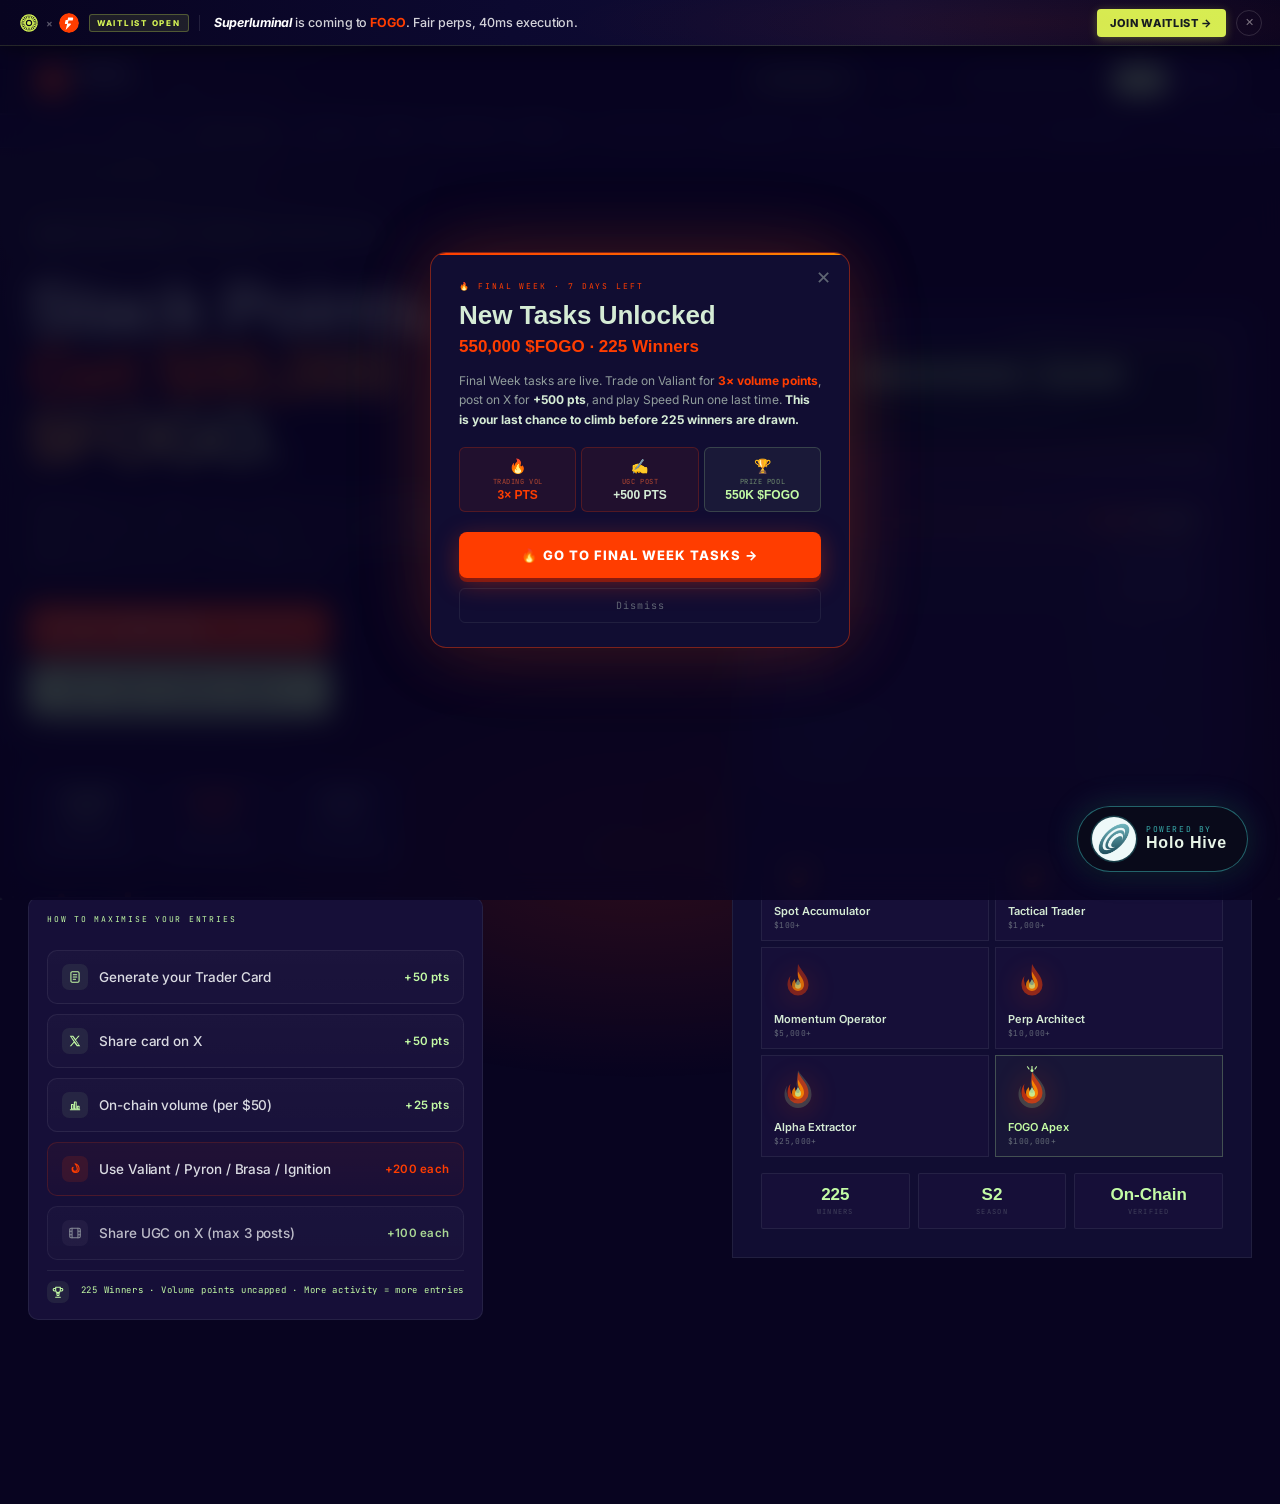
==== commit ce0b5ff6: "Update index.html" ====
--- a/index.html
+++ b/index.html
@@ -109,6 +109,13 @@
     't-tier-5': '알파 추출자', 't-tier-6': 'FOGO 에이펙스',
     // Rescan
     'rescan-btn-label': '↻ 지갑 재스캔',
+    // Winners page (static)
+    't-winners-eyebrow':       'FOGO 커뮤니티 활성화',
+    't-winners-headline':      '수상자',
+    't-winners-loading-text':  '수상자 로딩 중...',
+    't-winners-pending-title': '캠페인이 종료되었습니다.',
+    't-winners-pending-sub':   '수상자는 곧 발표됩니다. 기대해 주세요!',
+    't-winners-back':          '← 뒤로',
   };
 
   function applyKo() {
@@ -1783,6 +1790,10 @@
 .wp-table td.hi{color:var(--lime);}
 .wp-table td.prize{color:var(--fire);font-weight:600;}
 .wp-scroll{max-height:400px;overflow-y:auto;border:1px solid var(--border);border-radius:6px;}
+.winners-chain-notice{background:rgba(255,107,0,0.07);border:1px solid rgba(255,107,0,0.22);border-radius:8px;padding:13px 18px;margin-bottom:28px;font-size:0.83rem;color:var(--sub);line-height:1.6;}
+.winners-chain-notice strong{color:var(--fire);}
+.winners-chain-notice a{color:var(--lime);text-decoration:none;}
+.winners-chain-notice a:hover{text-decoration:underline;}
 </style>
 
 <!-- openReownModal: button is disabled until AppKit fully loads, so by the
@@ -2714,20 +2725,20 @@
 <!-- ================================================================ WINNERS VIEW ================================================================ -->
 <section id="view-winners" class="view">
   <div class="lb-inner">
-    <div class="lb-eyebrow">FOGO Community Activation</div>
-    <h2 class="lb-headline">Winners</h2>
+    <div class="lb-eyebrow" id="t-winners-eyebrow">FOGO Community Activation</div>
+    <h2 class="lb-headline" id="t-winners-headline">Winners</h2>
 
     <!-- Loading state -->
     <div id="winners-loading" style="text-align:center;padding:48px 24px 32px;">
       <div style="font-size:48px;margin-bottom:20px;">🏆</div>
-      <p style="font-size:0.95rem;color:var(--dim);margin:0;">Loading winners...</p>
+      <p id="t-winners-loading-text" style="font-size:0.95rem;color:var(--dim);margin:0;">Loading winners...</p>
     </div>
 
     <!-- "Not yet published" fallback -->
     <div id="winners-pending" style="display:none;text-align:center;padding:48px 24px 32px;">
       <div style="font-size:48px;margin-bottom:20px;">🏆</div>
-      <p style="font-size:1.15rem;font-weight:600;color:var(--fg);margin:0 0 12px;">Campaign has ended.</p>
-      <p style="font-size:0.95rem;color:var(--dim);margin:0 0 32px;">Winners will be announced soon. Stay tuned!</p>
+      <p id="t-winners-pending-title" style="font-size:1.15rem;font-weight:600;color:var(--fg);margin:0 0 12px;">Campaign has ended.</p>
+      <p id="t-winners-pending-sub" style="font-size:0.95rem;color:var(--dim);margin:0 0 32px;">Winners will be announced soon. Stay tuned!</p>
       <p style="font-size:0.85rem;color:var(--dim);margin:0;" data-ko="당첨자 발표를 위해 공식 채널을 팔로우하세요.">Follow our official channels for the winner announcement.</p>
     </div>
 
@@ -3544,6 +3555,9 @@
 
   if (params.get(CONFIG.admin_param)) {
     showView('view-admin');
+  } else if (params.get('view') === 'winners') {
+    showView('view-winners');
+    loadWinnersPage();
   } else {
     showView('view-gate');
   }
@@ -7910,9 +7924,15 @@
   _winnersPrevView = document.querySelector('.view.active')?.id || 'view-gate';
   showView('view-winners');
   loadWinnersPage();
+  // Keep lang-toggle links pointing to the winners page so switching language preserves the view
+  document.querySelectorAll('a[id*="lang-en"]').forEach(a => { a.href = '?view=winners'; });
+  document.querySelectorAll('a[id*="lang-ko"]').forEach(a => { a.href = '?lang=ko&view=winners'; });
 }
 
 function winnersGoBack() {
+  // Restore lang-toggle links to the base site
+  document.querySelectorAll('a[id*="lang-en"]').forEach(a => { a.href = '?'; });
+  document.querySelectorAll('a[id*="lang-ko"]').forEach(a => { a.href = '?lang=ko'; });
   showView(_winnersPrevView || 'view-gate');
 }
 
@@ -9074,6 +9094,7 @@
 
 function renderWinnersPage(w, container) {
   const fmtAmt = n => `<span style="color:var(--fire);font-weight:700;">${Number(n).toLocaleString()} FOGO</span>`;
+  const isKo = document.documentElement.lang === 'ko';
 
   // Category renderer (generic)
   function catTable(items, cols) {
@@ -9085,49 +9106,62 @@
     return `<div class="wp-scroll"><table class="wp-table"><thead><tr>${heads}</tr></thead><tbody>${rows}</tbody></table></div>`;
   }
 
-  let html = `
+  // FOGO chain notice — bilingual
+  const chainNotice = isKo
+    ? `<div class="winners-chain-notice" id="winners-chain-notice">🔗 상금은 <strong>FOGO 체인</strong>에 있습니다. FOGO 잔액을 확인하려면 <a href="https://portfolio.fogo.io/" target="_blank">portfolio.fogo.io</a>를 이용하시거나 <a href="https://www.nightly.app/" target="_blank">Nightly 지갑</a>을 설치하세요.</div>`
+    : `<div class="winners-chain-notice" id="winners-chain-notice">🔗 Prizes are on <strong>FOGO chain</strong>. To view your FOGO balance, visit <a href="https://portfolio.fogo.io/" target="_blank">portfolio.fogo.io</a> or install <a href="https://www.nightly.app/" target="_blank">Nightly wallet</a>.</div>`;
+
+  const t = {
+    pool500:  isKo ? '500K FOGO 상금 풀'          : '500K FOGO Prize Pool',
+    pool50:   isKo ? '50K FOGO 상금 풀'            : '50K FOGO Prize Pool',
+    lb:       isKo ? '🏆 상위 15위 리더보드'        : '🏆 Top 15 Leaderboard',
+    draw:     isKo ? '🎲 럭키 드로우 — 200명 당첨'  : '🎲 Lucky Draw — 200 Winners',
+    ugc:      isKo ? '🎨 상위 UGC — 10명 당첨'     : '🎨 Top UGC — 10 Winners',
+    tap:      isKo ? '👆 탭 게임 — 5명 당첨'        : '👆 Tap Game — 5 Winners',
+    wallet:   isKo ? '지갑'    : 'Wallet',
+    prize:    isKo ? '상금'    : 'Prize',
+    content:  isKo ? '콘텐츠'  : 'Content',
+  };
+
+  let html = chainNotice + `
   <div class="wp-section">
-    <div class="wp-section-eyebrow">500K FOGO Prize Pool</div>
-    <div class="wp-section-title">🏆 Top 15 Leaderboard</div>
+    <div class="wp-section-eyebrow">${t.pool500}</div>
+    <div class="wp-section-title">${t.lb}</div>
     ${catTable(w.leaderboard || [], [
-      { label: '#',       fn: (r, i) => rankBadge(i) },
-      { label: 'Wallet',  fn: r => `<span class="hi" title="${r.wallet}">${shortW(r.wallet)}</span>` },
-      { label: 'Handle',  fn: r => `<span class="fire">${r.handle || '—'}</span>` },
-      { label: 'Prize',   fn: r => fmtAmt(r.prize) },
+      { label: '#',         fn: (r, i) => rankBadge(i) },
+      { label: t.wallet,    fn: r => `<span class="hi" title="${r.wallet}">${shortW(r.wallet)}</span>` },
+      { label: t.prize,     fn: r => fmtAmt(r.prize) },
     ])}
   </div>
 
   <div class="wp-section">
-    <div class="wp-section-eyebrow">500K FOGO Prize Pool</div>
-    <div class="wp-section-title">🎲 Lucky Draw — 200 Winners</div>
+    <div class="wp-section-eyebrow">${t.pool500}</div>
+    <div class="wp-section-title">${t.draw}</div>
     ${catTable(w.lucky_draw || [], [
-      { label: '#',       fn: (r, i) => i + 1 },
-      { label: 'Wallet',  fn: r => `<span class="hi" title="${r.wallet}">${shortW(r.wallet)}</span>` },
-      { label: 'Handle',  fn: r => `<span class="fire">${r.handle || '—'}</span>` },
-      { label: 'Prize',   fn: r => fmtAmt(r.prize) },
+      { label: '#',         fn: (r, i) => i + 1 },
+      { label: t.wallet,    fn: r => `<span class="hi" title="${r.wallet}">${shortW(r.wallet)}</span>` },
+      { label: t.prize,     fn: r => fmtAmt(r.prize) },
     ])}
   </div>
 
   <div class="wp-section">
-    <div class="wp-section-eyebrow">500K FOGO Prize Pool</div>
-    <div class="wp-section-title">🎨 Top UGC — 10 Winners</div>
+    <div class="wp-section-eyebrow">${t.pool500}</div>
+    <div class="wp-section-title">${t.ugc}</div>
     ${catTable(w.ugc || [], [
-      { label: '#',       fn: (r, i) => rankBadge(i) },
-      { label: 'Wallet',  fn: r => `<span class="hi" title="${r.wallet}">${shortW(r.wallet)}</span>` },
-      { label: 'Handle',  fn: r => `<span class="fire">${r.handle || '—'}</span>` },
-      { label: 'Content', fn: r => r.link ? `<a class="ugc-pill-link" href="${r.link}" target="_blank" rel="noopener">🔗 View Post ↗</a>` : '—' },
-      { label: 'Prize',   fn: r => fmtAmt(r.prize) },
+      { label: '#',         fn: (r, i) => rankBadge(i) },
+      { label: t.wallet,    fn: r => `<span class="hi" title="${r.wallet}">${shortW(r.wallet)}</span>` },
+      { label: t.content,   fn: r => r.link ? `<a class="ugc-pill-link" href="${r.link}" target="_blank" rel="noopener">🔗 View Post ↗</a>` : '—' },
+      { label: t.prize,     fn: r => fmtAmt(r.prize) },
     ])}
   </div>
 
   <div class="wp-section">
-    <div class="wp-section-eyebrow">50K FOGO Prize Pool</div>
-    <div class="wp-section-title">👆 Tap Game — 5 Winners</div>
+    <div class="wp-section-eyebrow">${t.pool50}</div>
+    <div class="wp-section-title">${t.tap}</div>
     ${catTable(w.tap_game || [], [
-      { label: '#',       fn: (r, i) => rankBadge(i) },
-      { label: 'Wallet',  fn: r => `<span class="hi" title="${r.wallet}">${shortW(r.wallet)}</span>` },
-      { label: 'Handle',  fn: r => `<span class="fire">${r.handle || '—'}</span>` },
-      { label: 'Prize',   fn: r => fmtAmt(r.prize) },
+      { label: '#',         fn: (r, i) => rankBadge(i) },
+      { label: t.wallet,    fn: r => `<span class="hi" title="${r.wallet}">${shortW(r.wallet)}</span>` },
+      { label: t.prize,     fn: r => fmtAmt(r.prize) },
     ])}
   </div>`;
 
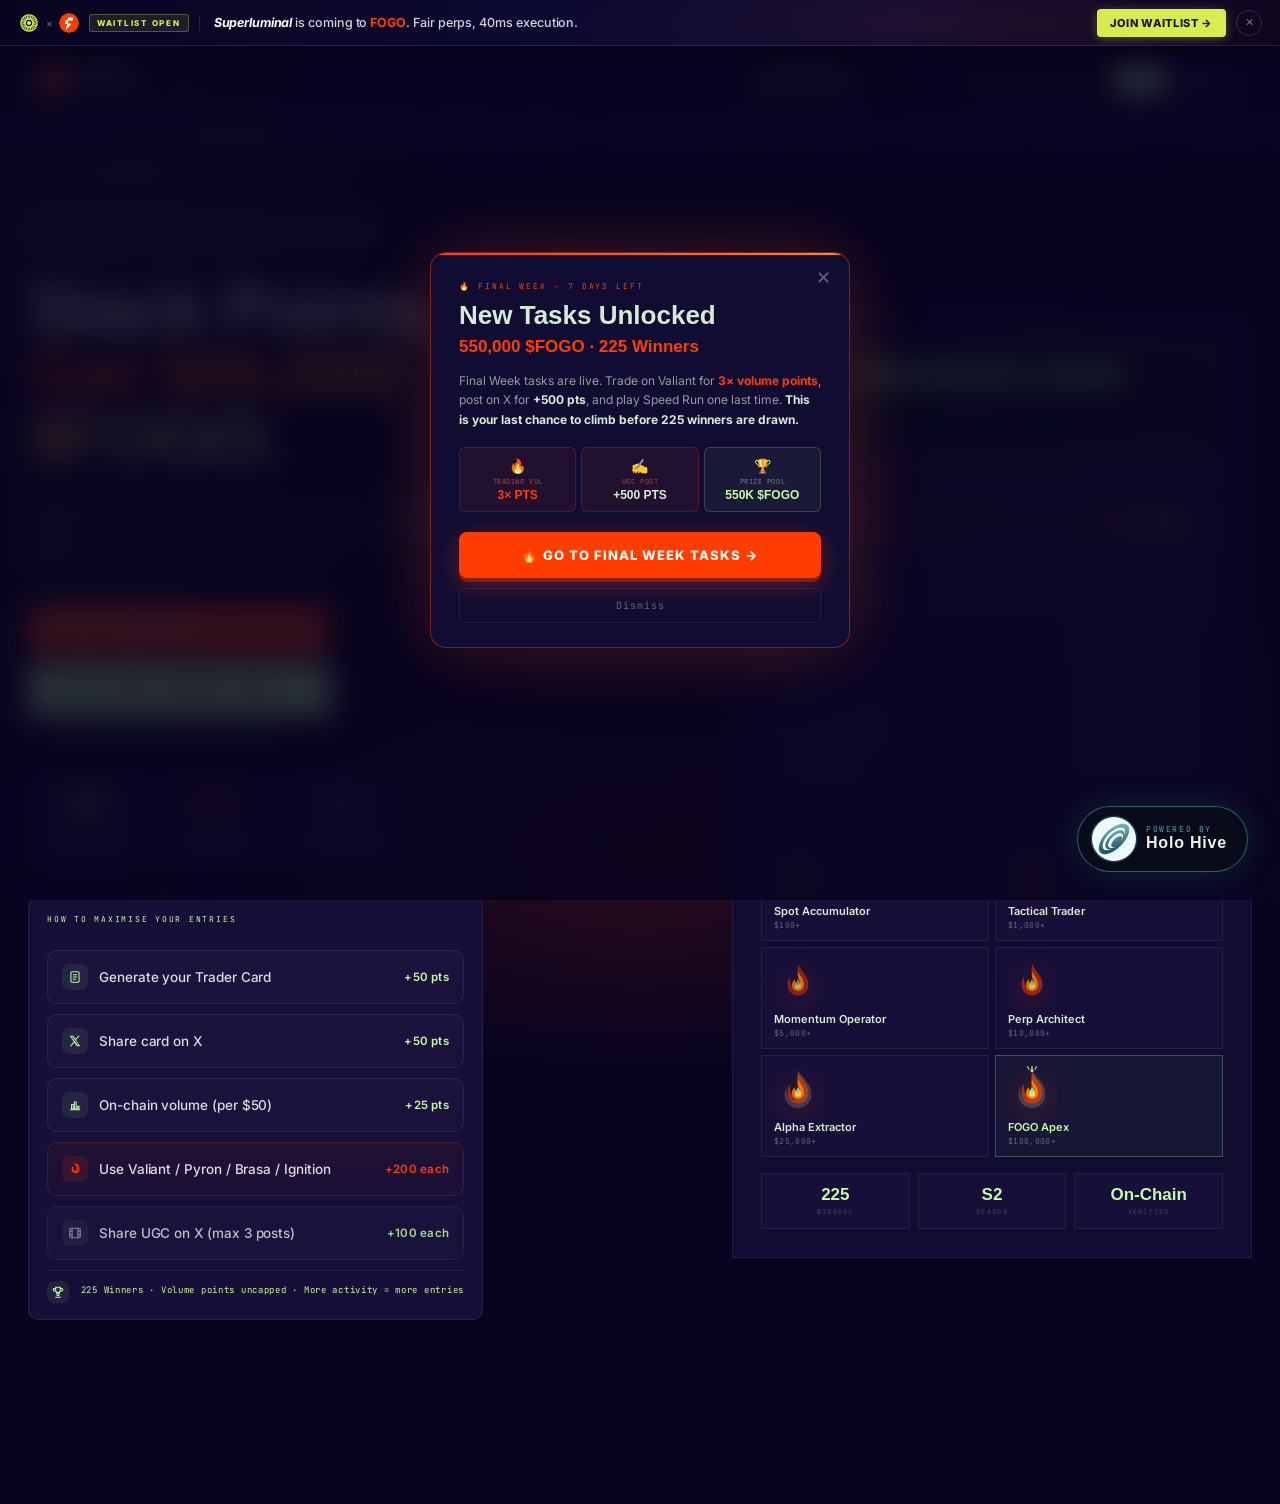
==== commit 9061fb28: "Update index.html" ====
--- a/index.html
+++ b/index.html
@@ -7924,13 +7924,18 @@
   _winnersPrevView = document.querySelector('.view.active')?.id || 'view-gate';
   showView('view-winners');
   loadWinnersPage();
+  // Push winners URL into address bar
+  const isKo = document.documentElement.lang === 'ko';
+  history.pushState({ view: 'winners' }, '', isKo ? '?lang=ko&view=winners' : '?view=winners');
   // Keep lang-toggle links pointing to the winners page so switching language preserves the view
   document.querySelectorAll('a[id*="lang-en"]').forEach(a => { a.href = '?view=winners'; });
   document.querySelectorAll('a[id*="lang-ko"]').forEach(a => { a.href = '?lang=ko&view=winners'; });
 }
 
 function winnersGoBack() {
-  // Restore lang-toggle links to the base site
+  // Restore URL and lang-toggle links to base site
+  const isKo = document.documentElement.lang === 'ko';
+  history.pushState({}, '', isKo ? '?lang=ko' : '?');
   document.querySelectorAll('a[id*="lang-en"]').forEach(a => { a.href = '?'; });
   document.querySelectorAll('a[id*="lang-ko"]').forEach(a => { a.href = '?lang=ko'; });
   showView(_winnersPrevView || 'view-gate');
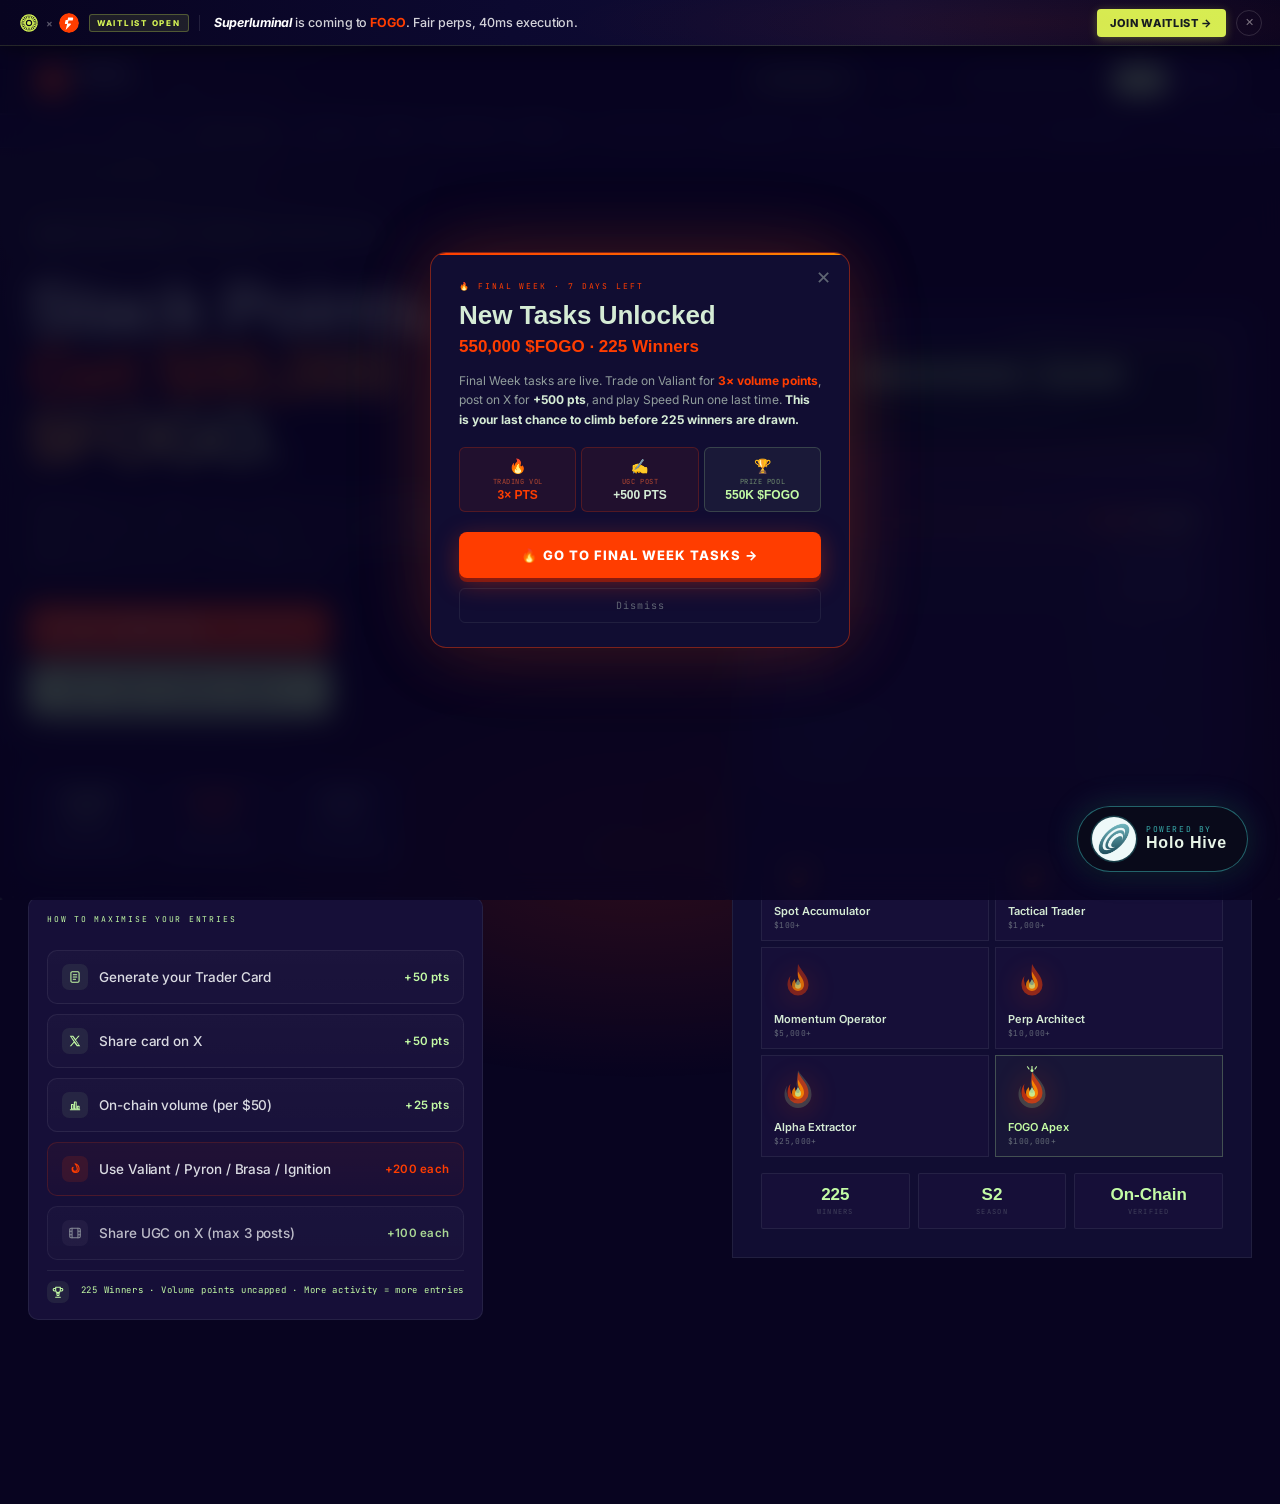
==== commit f31314ab: "Update index.html" ====
--- a/index.html
+++ b/index.html
@@ -3560,6 +3560,19 @@
     loadWinnersPage();
   } else {
     showView('view-gate');
+  }
+
+  // Extra guard for ?view=winners — re-asserts the view after all async scripts
+  // (AppKit wallet init, subscribeAccount, etc.) have had a chance to run.
+  if (params.get('view') === 'winners') {
+    window.addEventListener('load', () => {
+      showView('view-winners');
+    });
+    setTimeout(() => {
+      if (new URLSearchParams(location.search).get('view') === 'winners') {
+        showView('view-winners');
+      }
+    }, 800);
   }
 
   // Re-apply language after ALL scripts settle (including enhance.js bootstrap)
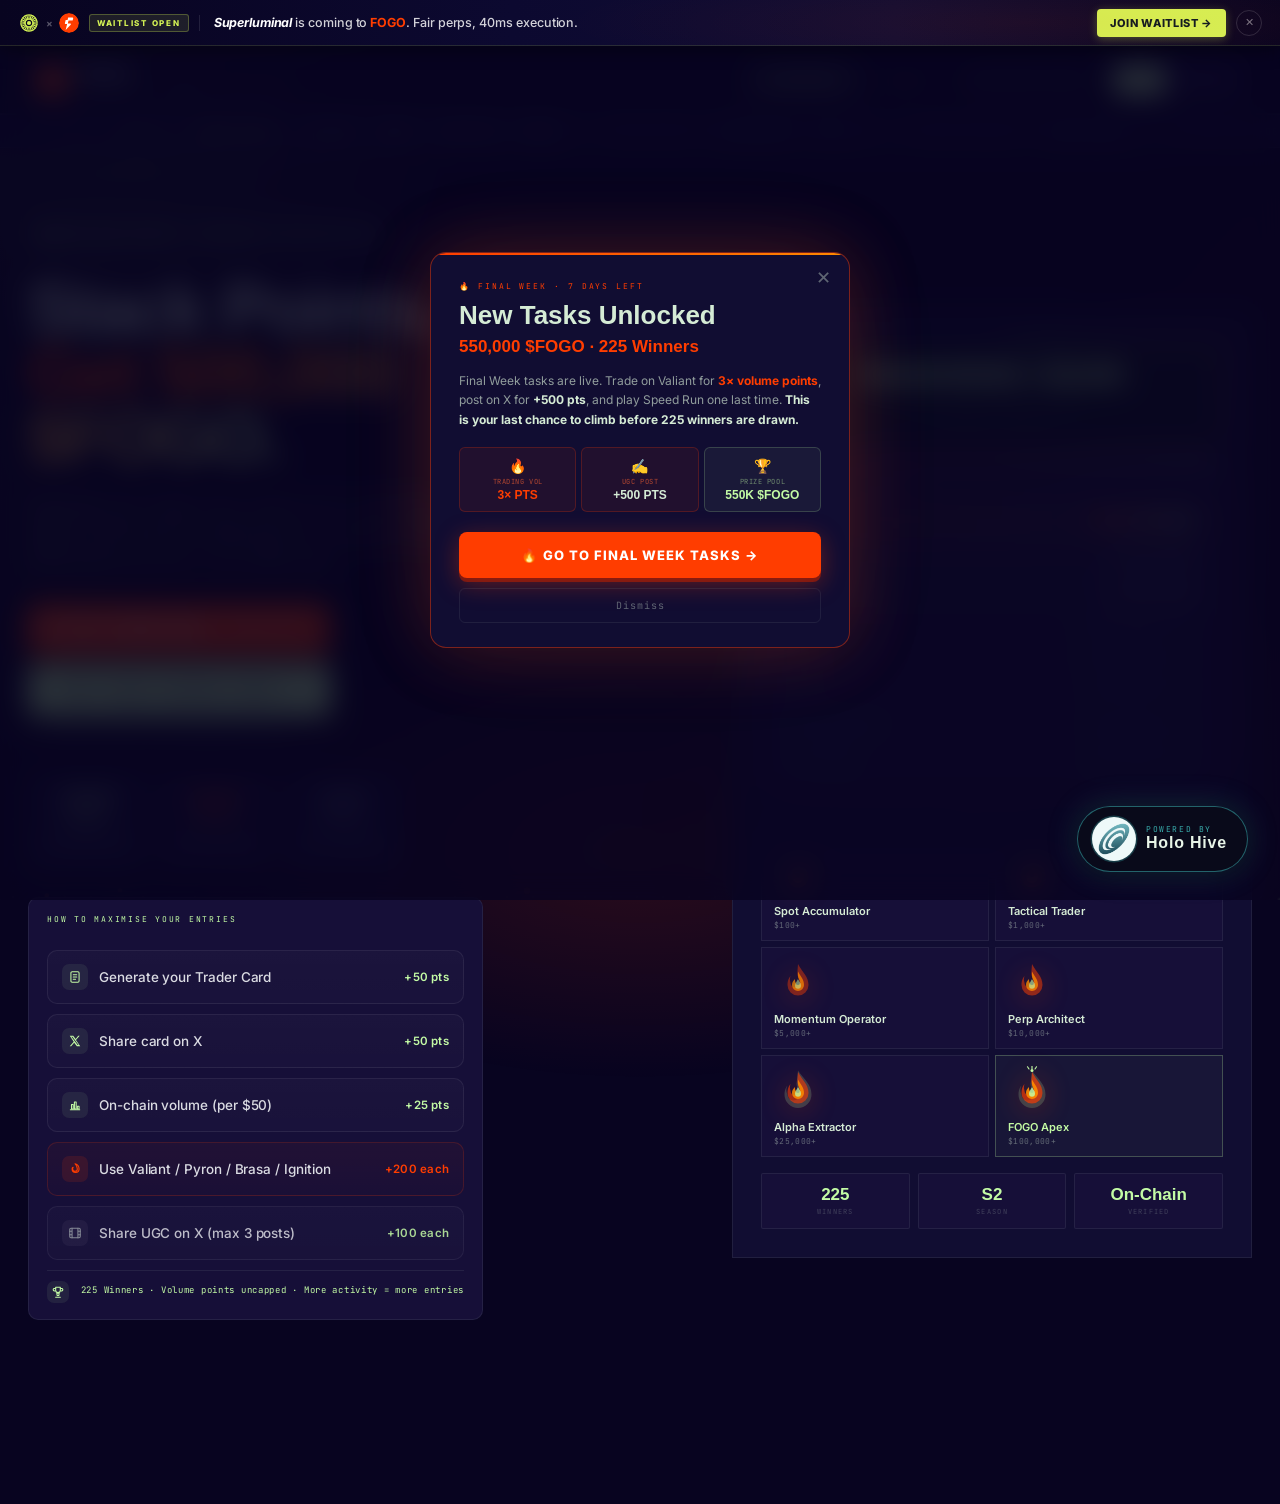
==== commit d4e22583: "Update index.html" ====
--- a/index.html
+++ b/index.html
@@ -1794,6 +1794,12 @@
 .winners-chain-notice strong{color:var(--fire);}
 .winners-chain-notice a{color:var(--lime);text-decoration:none;}
 .winners-chain-notice a:hover{text-decoration:underline;}
+.winners-tx-proof{display:flex;flex-wrap:wrap;gap:5px;align-items:center;margin:-16px 0 24px;padding:10px 14px;border:1px solid rgba(255,255,255,0.07);border-radius:8px;background:rgba(255,255,255,0.02);}
+.winners-tx-proof-label{font-size:0.7rem;color:var(--sub);opacity:0.5;width:100%;margin-bottom:4px;text-transform:uppercase;letter-spacing:0.07em;}
+.winners-tx-chip{display:inline-flex;align-items:center;padding:3px 9px;border-radius:20px;border:1px solid rgba(255,255,255,0.1);background:rgba(255,255,255,0.04);color:var(--sub);font-size:0.72rem;text-decoration:none;white-space:nowrap;transition:border-color .15s,color .15s,background .15s;font-family:monospace;}
+.winners-tx-chip:hover{border-color:rgba(255,107,0,0.45);color:var(--fire);background:rgba(255,107,0,0.06);text-decoration:none;}
+.winners-tx-chip .tx-n{color:rgba(255,255,255,0.7);font-weight:600;margin-right:4px;}
+.winners-tx-chip .tx-r{opacity:0.5;font-size:0.68rem;}
 </style>
 
 <!-- openReownModal: button is disabled until AppKit fully loads, so by the
@@ -9129,6 +9135,30 @@
     ? `<div class="winners-chain-notice" id="winners-chain-notice">🔗 상금은 <strong>FOGO 체인</strong>에 있습니다. FOGO 잔액을 확인하려면 <a href="https://portfolio.fogo.io/" target="_blank">portfolio.fogo.io</a>를 이용하시거나 <a href="https://www.nightly.app/" target="_blank">Nightly 지갑</a>을 설치하세요.</div>`
     : `<div class="winners-chain-notice" id="winners-chain-notice">🔗 Prizes are on <strong>FOGO chain</strong>. To view your FOGO balance, visit <a href="https://portfolio.fogo.io/" target="_blank">portfolio.fogo.io</a> or install <a href="https://www.nightly.app/" target="_blank">Nightly wallet</a>.</div>`;
 
+  // Transfer proof chips — 15 disperse TXs
+  const TX_PROOFS = [
+    {r:'1–15',   sig:'4TgEuKcmW8KLF7dwaKGqLeM5iXkoPzax55YH4msiCxDYdof9u7obYR3PzBc1LePMzeatyTvitKrfZL5cjRaK8b2q'},
+    {r:'16–30',  sig:'4gz5BnXHjNeinyfbk8xYVAkxDagX2RuD3vibWMioFMVajqdFqGEvahjjKA6ZHy4FV6PsbqL7HKrK6WjxruDzBduQ'},
+    {r:'31–45',  sig:'5JEH7ZumUbBs3rgCnFi8cfDFhdoWxYxjVdGhEmduaqN3sE9QbyrbX8Vfx1TAyqawRJBf223bHuy9BEmBW5WPZHbT'},
+    {r:'46–60',  sig:'5fttvNecTnhQrQFtr79oTT4h7ZMPqxZHtLnc2HeEy1GFbs37SkLyeafntMpbnhDomMDMnrRB39V41qKvtd7Uvsff'},
+    {r:'61–75',  sig:'2vmivbH3QNSvRbuDM4HQmgqXdt88FMNwghVJvK9ugyREr8Y7bYgG9pxB5n7BKu5wDEzMjPtApZ8pa7ij777Jhjt7'},
+    {r:'76–90',  sig:'5VBtE7BG6vc7qSrr5n9435URUmbt3NXKAZt8uifQDnejWFNALZBsFj4HbJMKbFbpfzTVNcy6pyUQoZej1zkZrc2U'},
+    {r:'91–105', sig:'5zRnP6AHZU7zKPyNt59nyurfnDSuDSf1EWzFgn1H8xuFfKzUKcvrod69ifZW7zFZxKv7JZvaN8aTYFe13eaxgE4b'},
+    {r:'106–120',sig:'5od9szpqWpJGbxeZ9C5wrRzffAZCq15s8EkzyEkXZ9FokEKeFFNrANiQExXPNSYEMxG35kLdVzsGq2cRwggDznNi'},
+    {r:'121–135',sig:'2BZiek4KN5K27qYp1hdwjnouR9Lii3MHeqUFeUbMmpF9bZ9Rws4KveVKGmBy7JVZ1dgEEvpaqMwscNkHiFuiFgry'},
+    {r:'136–150',sig:'3znWTnNYEyJiAU8EsT75E2QSwiU5xowS1vmGE24mDDhxAfpp7kSFMStn67vwLzAyJn85fv8P7JQwroeSfZm6Xr8G'},
+    {r:'151–165',sig:'3m2i75YJ6hshfhjm8KzrQoXrrrfwUFzVUWxDBTwEZsmrUac3Sir9XEEhvW42jDV1rAvQJMiatJ6x6jmQAKcuAY1b'},
+    {r:'166–180',sig:'61fnSR4HfDVjt6TFmiZTcYwj34oZemu3QfVwTKca86p1dXETTcv8SfBMQY8LmBXBuNYkVf4hCZshHrEp5j5qoPSR'},
+    {r:'181–195',sig:'2Ej9BSTwJBfFqkuE3bd3P19qYjatgmNtBon4iDyJFqvhEvZsiM96zEkxpxBYFLii4oibatDaN4KMFFvjdgUaefw3'},
+    {r:'196–210',sig:'25EU4hf29W98qGEEErEA2aA99eWHNdSxQcmDQ7cSjNok8Yrfnyg13bfRbgvidq67LSC9oATX3CrVw'},
+    {r:'211–216',sig:'4srAiTwRi737pdDijdqcD3PyHGdc4NVQ4tP2RcNtCxkJZH9kTrL2ymxVcScfZJaTEUigvGCEGz8TwHeNqcHVTYAJ'},
+  ];
+  const txLabel = isKo ? '전송 증명' : 'Transfer Proofs';
+  const txChips = TX_PROOFS.map((tx,i) =>
+    `<a class="winners-tx-chip" href="https://fogoscan.com/tx/${tx.sig}" target="_blank" rel="noopener" title="Tx ${i+1}: wallets ${tx.r}"><span class="tx-n">Tx ${i+1}</span><span class="tx-r">${tx.r}</span></a>`
+  ).join('');
+  const txStrip = `<div class="winners-tx-proof"><div class="winners-tx-proof-label">${txLabel}</div>${txChips}</div>`;
+
   const t = {
     pool500:  isKo ? '500K FOGO 상금 풀'          : '500K FOGO Prize Pool',
     pool50:   isKo ? '50K FOGO 상금 풀'            : '50K FOGO Prize Pool',
@@ -9141,7 +9171,7 @@
     content:  isKo ? '콘텐츠'  : 'Content',
   };
 
-  let html = chainNotice + `
+  let html = chainNotice + txStrip + `
   <div class="wp-section">
     <div class="wp-section-eyebrow">${t.pool500}</div>
     <div class="wp-section-title">${t.lb}</div>
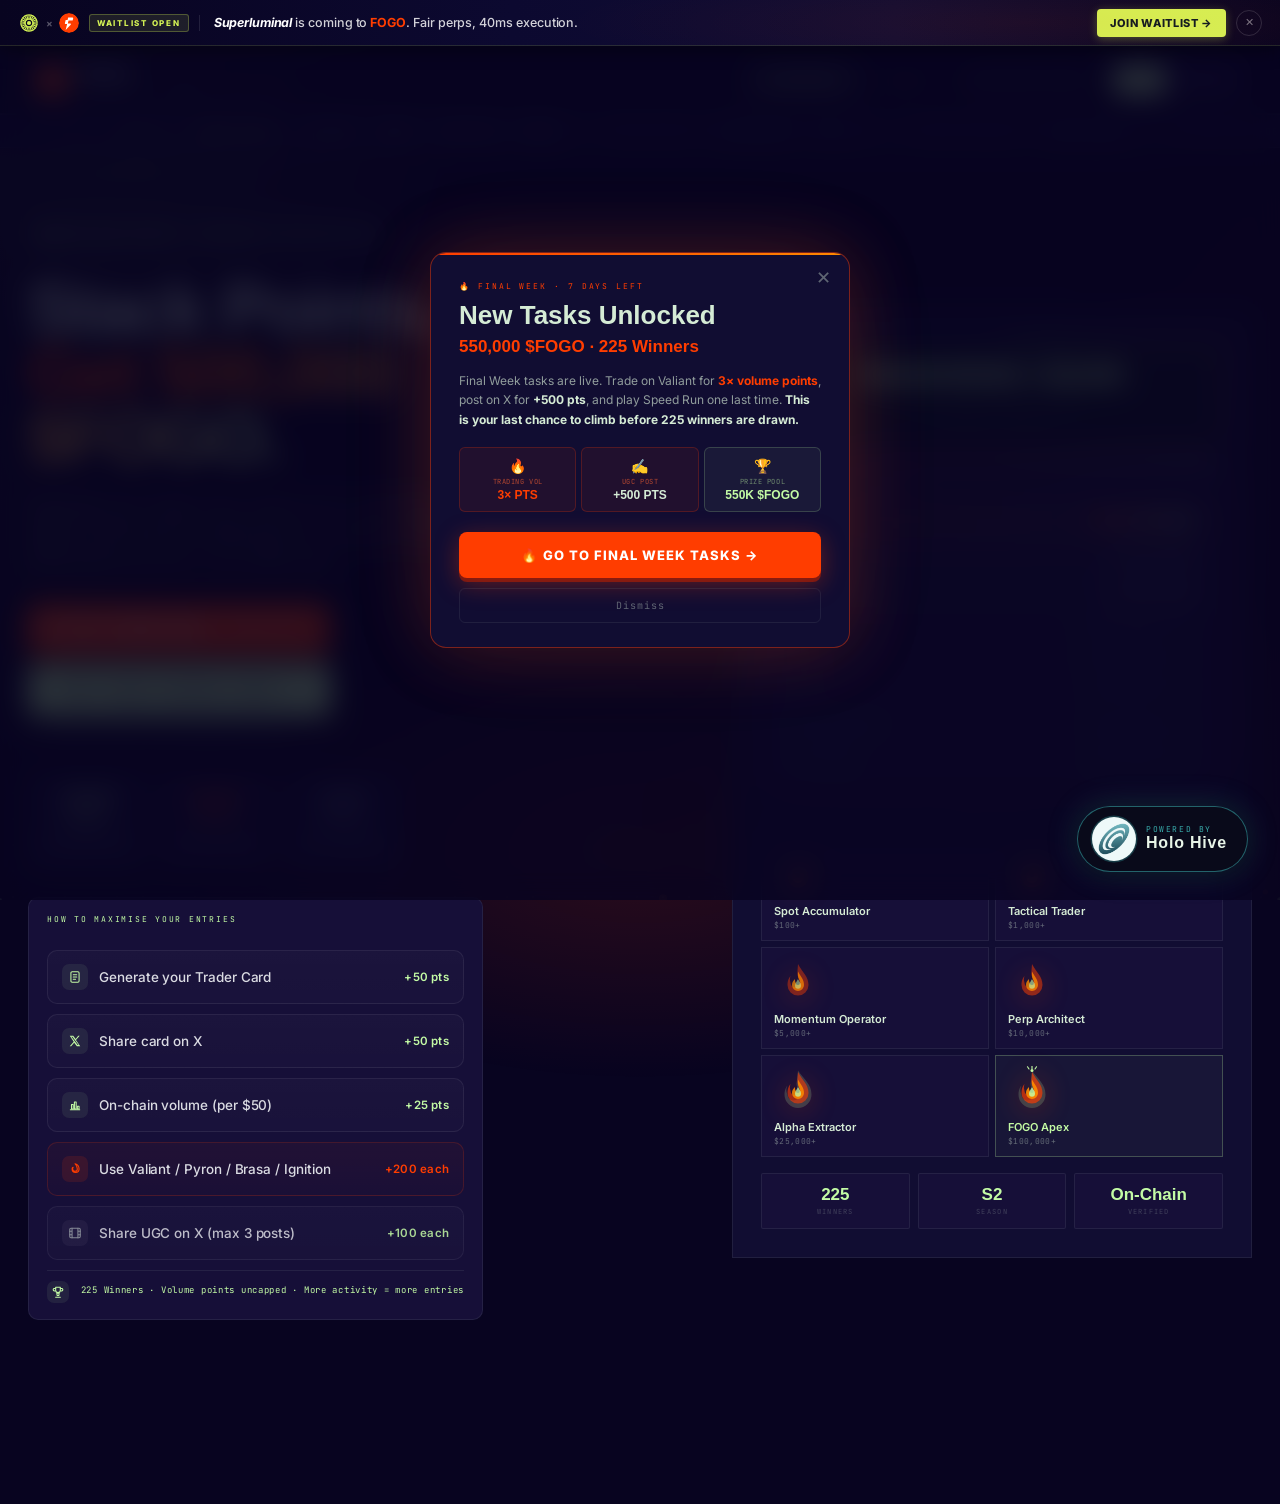
==== commit e64defd2: "Update index.html" ====
--- a/index.html
+++ b/index.html
@@ -9153,9 +9153,9 @@
     {r:'196–210',sig:'25EU4hf29W98qGEEErEA2aA99eWHNdSxQcmDQ7cSjNok8Yrfnyg13bfRbgvidq67LSC9oATX3CrVw'},
     {r:'211–216',sig:'4srAiTwRi737pdDijdqcD3PyHGdc4NVQ4tP2RcNtCxkJZH9kTrL2ymxVcScfZJaTEUigvGCEGz8TwHeNqcHVTYAJ'},
   ];
-  const txLabel = isKo ? '전송 증명' : 'Transfer Proofs';
+  const txLabel = isKo ? '상금 풀 배포 증명' : 'Prize Pool Distribution Proof';
   const txChips = TX_PROOFS.map((tx,i) =>
-    `<a class="winners-tx-chip" href="https://fogoscan.com/tx/${tx.sig}" target="_blank" rel="noopener" title="Tx ${i+1}: wallets ${tx.r}"><span class="tx-n">Tx ${i+1}</span><span class="tx-r">${tx.r}</span></a>`
+    `<a class="winners-tx-chip" href="https://fogoscan.com/tx/${tx.sig}" target="_blank" rel="noopener" title="Tx ${i+1}"><span class="tx-n">Tx ${i+1}</span></a>`
   ).join('');
   const txStrip = `<div class="winners-tx-proof"><div class="winners-tx-proof-label">${txLabel}</div>${txChips}</div>`;
 
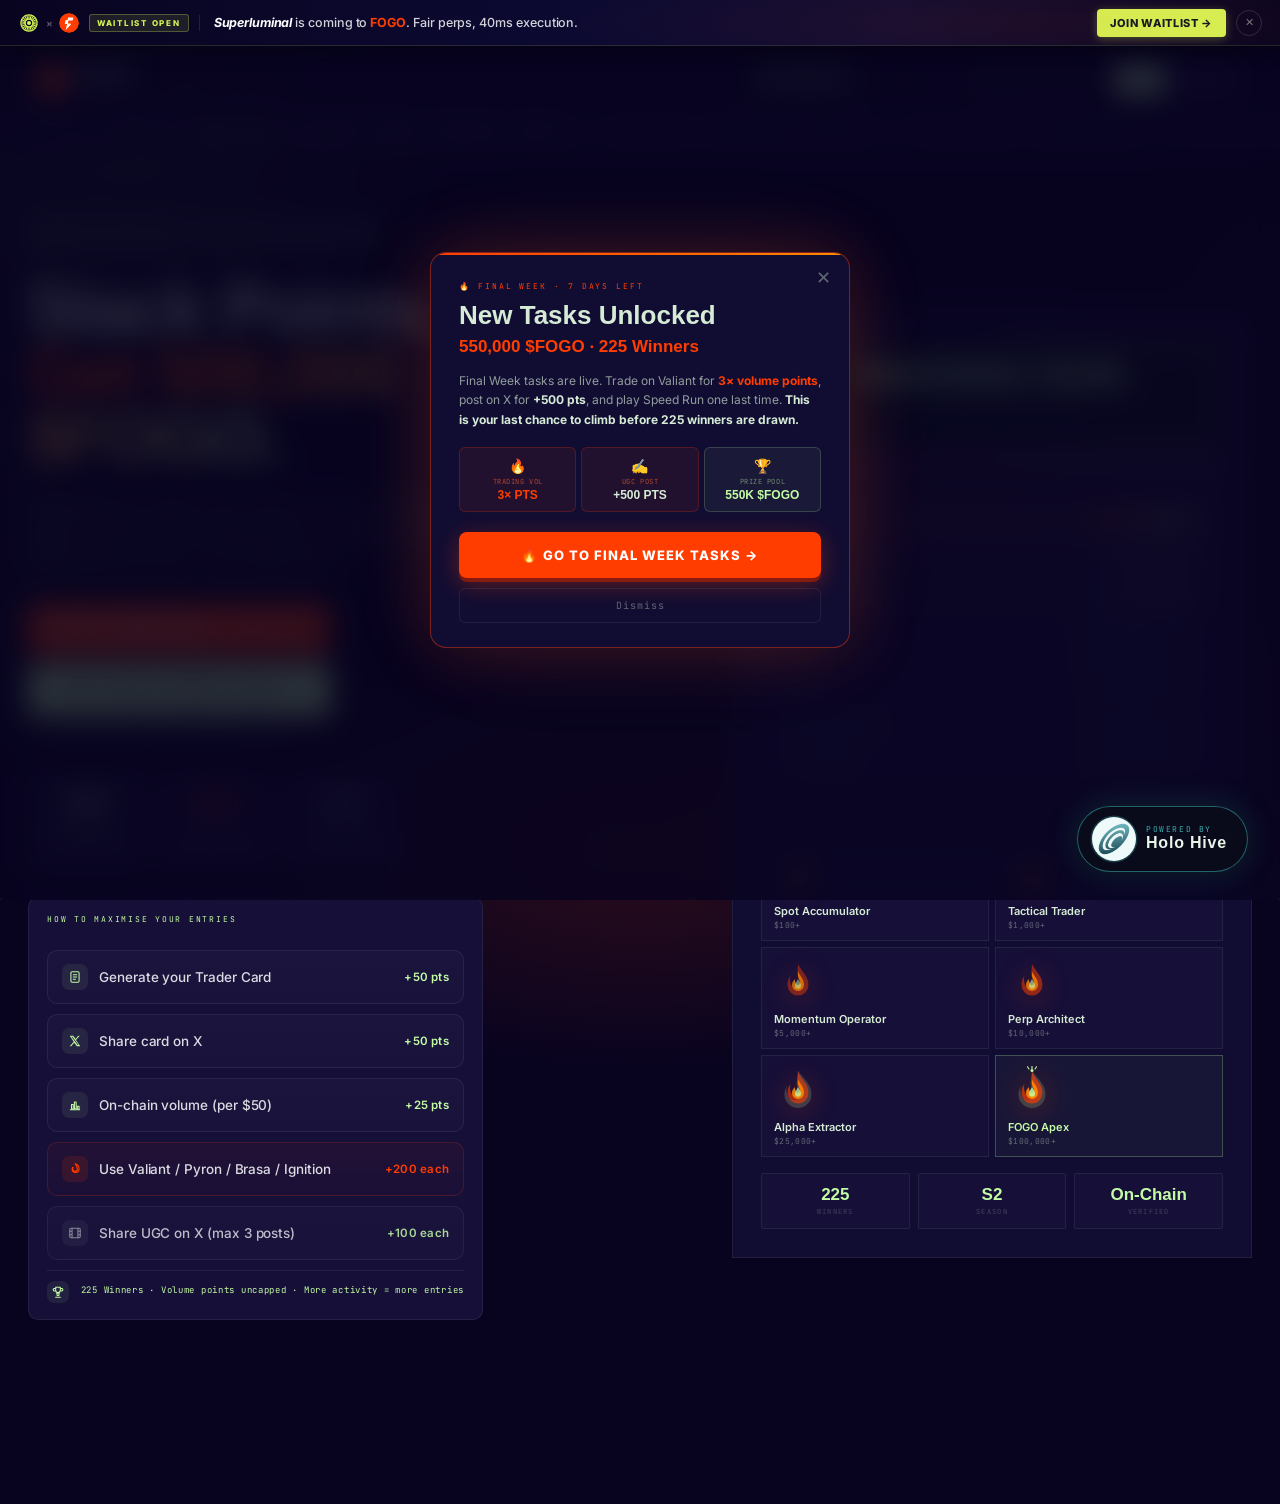
==== commit be65502b: "Update index.html" ====
--- a/index.html
+++ b/index.html
@@ -3562,23 +3562,14 @@
   if (params.get(CONFIG.admin_param)) {
     showView('view-admin');
   } else if (params.get('view') === 'winners') {
+    // Lock the winners view so AppKit/Reown async callbacks can't override it
+    window._winnersViewLocked = true;
     showView('view-winners');
     loadWinnersPage();
+    // Auto-release lock after 6 s (safety valve so nav still works after load)
+    setTimeout(() => { window._winnersViewLocked = false; }, 6000);
   } else {
     showView('view-gate');
-  }
-
-  // Extra guard for ?view=winners — re-asserts the view after all async scripts
-  // (AppKit wallet init, subscribeAccount, etc.) have had a chance to run.
-  if (params.get('view') === 'winners') {
-    window.addEventListener('load', () => {
-      showView('view-winners');
-    });
-    setTimeout(() => {
-      if (new URLSearchParams(location.search).get('view') === 'winners') {
-        showView('view-winners');
-      }
-    }, 800);
   }
 
   // Re-apply language after ALL scripts settle (including enhance.js bootstrap)
@@ -3625,6 +3616,9 @@
 });
 
 function showView(id) {
+  // If the winners view is locked (direct ?view=winners URL entry), block any
+  // other view from taking over until the winners page has finished loading.
+  if (window._winnersViewLocked && id !== 'view-winners') return;
   const active = document.querySelector('.view.active');
   if (active && active.id !== id) STATE._prevView = active.id;
   document.querySelectorAll('.view').forEach(v => v.classList.remove('active'));
@@ -9110,6 +9104,7 @@
     content.style.display = 'block';
     renderWinnersPage(winners, content);
     _winnersPageLoaded = true;
+    window._winnersViewLocked = false; // release lock — page rendered, nav can work normally
   } catch(e) {
     loading.style.display = 'none';
     pending.style.display = 'block';
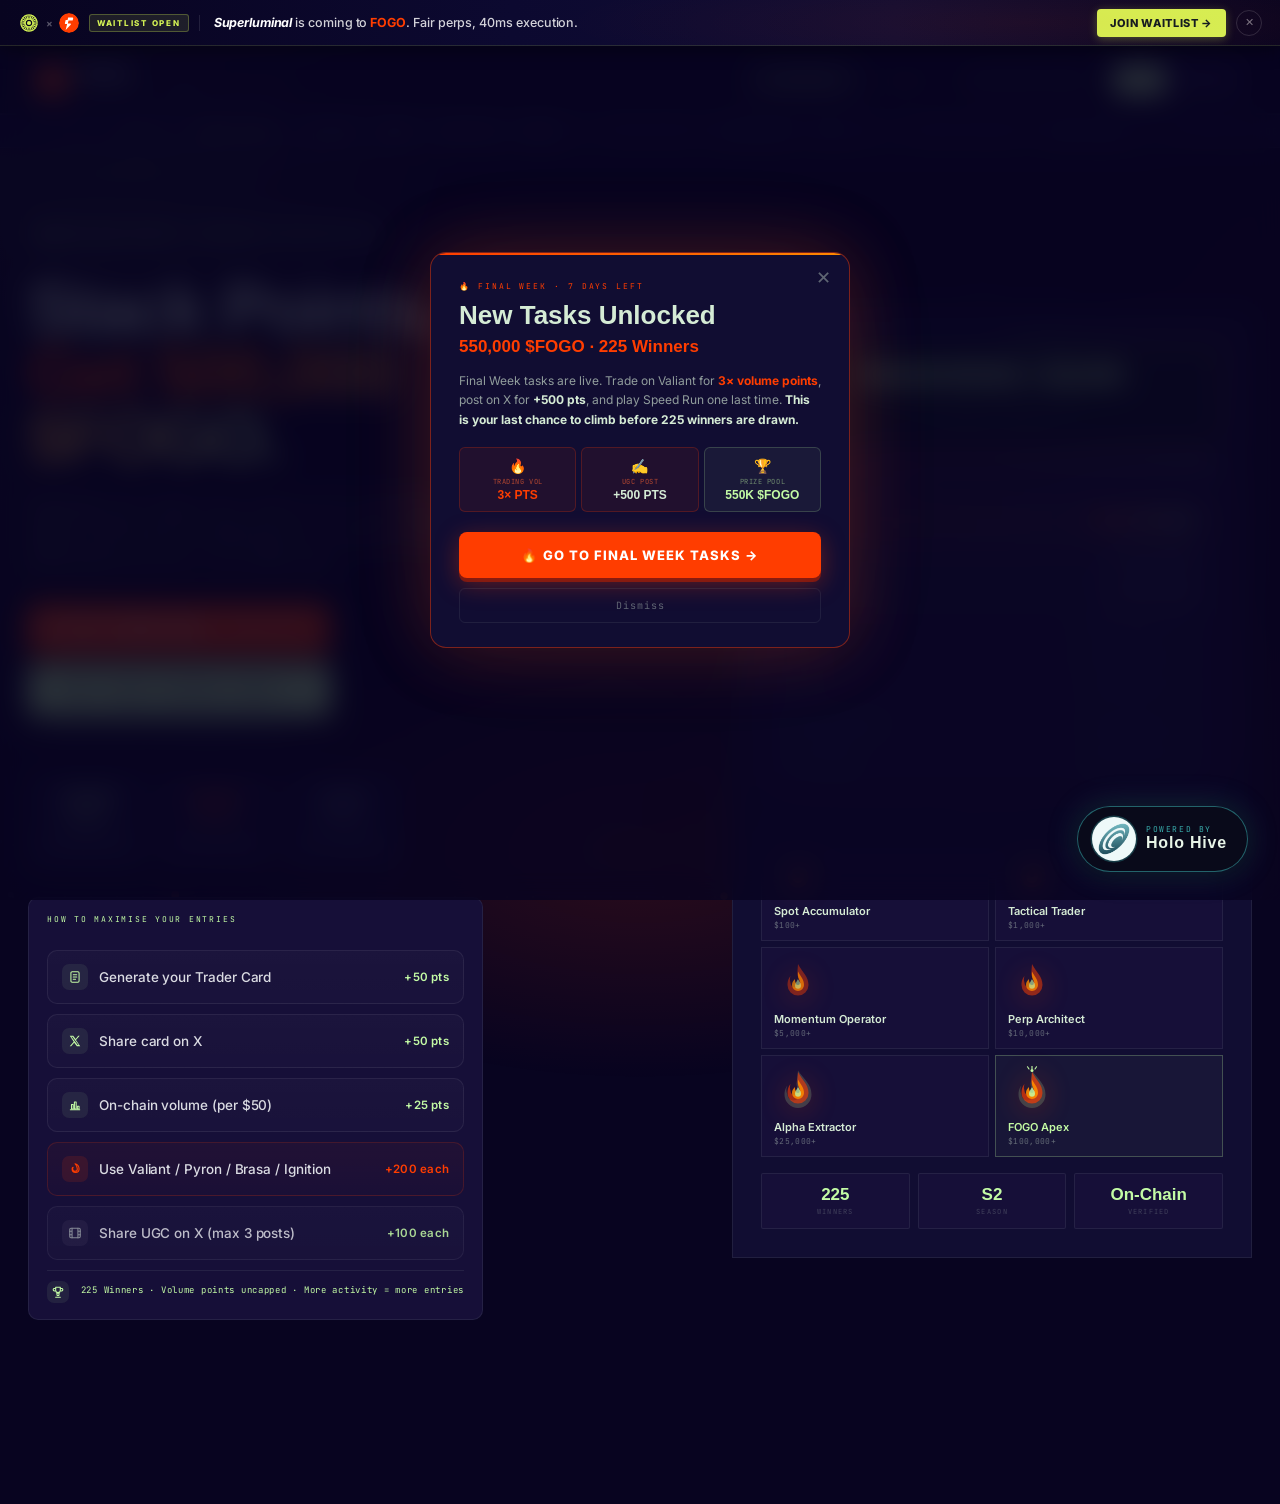
==== commit fff049af: "Update index.html" ====
--- a/index.html
+++ b/index.html
@@ -2058,7 +2058,7 @@
     </div>
     <div class="nav-right">
       <button class="lb-back-btn" style="font-size:10px;padding:7px 14px;" onclick="showLeaderboard()" id="t-nav-leaderboard">Leaderboard</button>
-      <button class="lb-back-btn" style="font-size:10px;padding:7px 14px;" onclick="showWinners()" id="t-nav-winners" data-ko="수상자">Winners</button>
+      <a class="lb-back-btn" style="font-size:10px;padding:7px 14px;text-decoration:none;cursor:pointer;" id="t-nav-winners" data-ko="수상자" href="/winners" onclick="this.href=document.documentElement.lang==='ko'?'/winners?lang=ko':'/winners'">Winners</a>
       <div class="live-status"><span style="width:6px;height:6px;border-radius:50%;background:var(--dim,#666);display:inline-block;flex-shrink:0;"></span><span id="t-nav-live" data-ko="캠페인 종료">Campaign Ended</span></div>
       <div class="lang-toggle" role="group" aria-label="Language">
         <a class="lang-btn" id="nav-lang-en" href="?" style="text-decoration:none;">EN</a>
